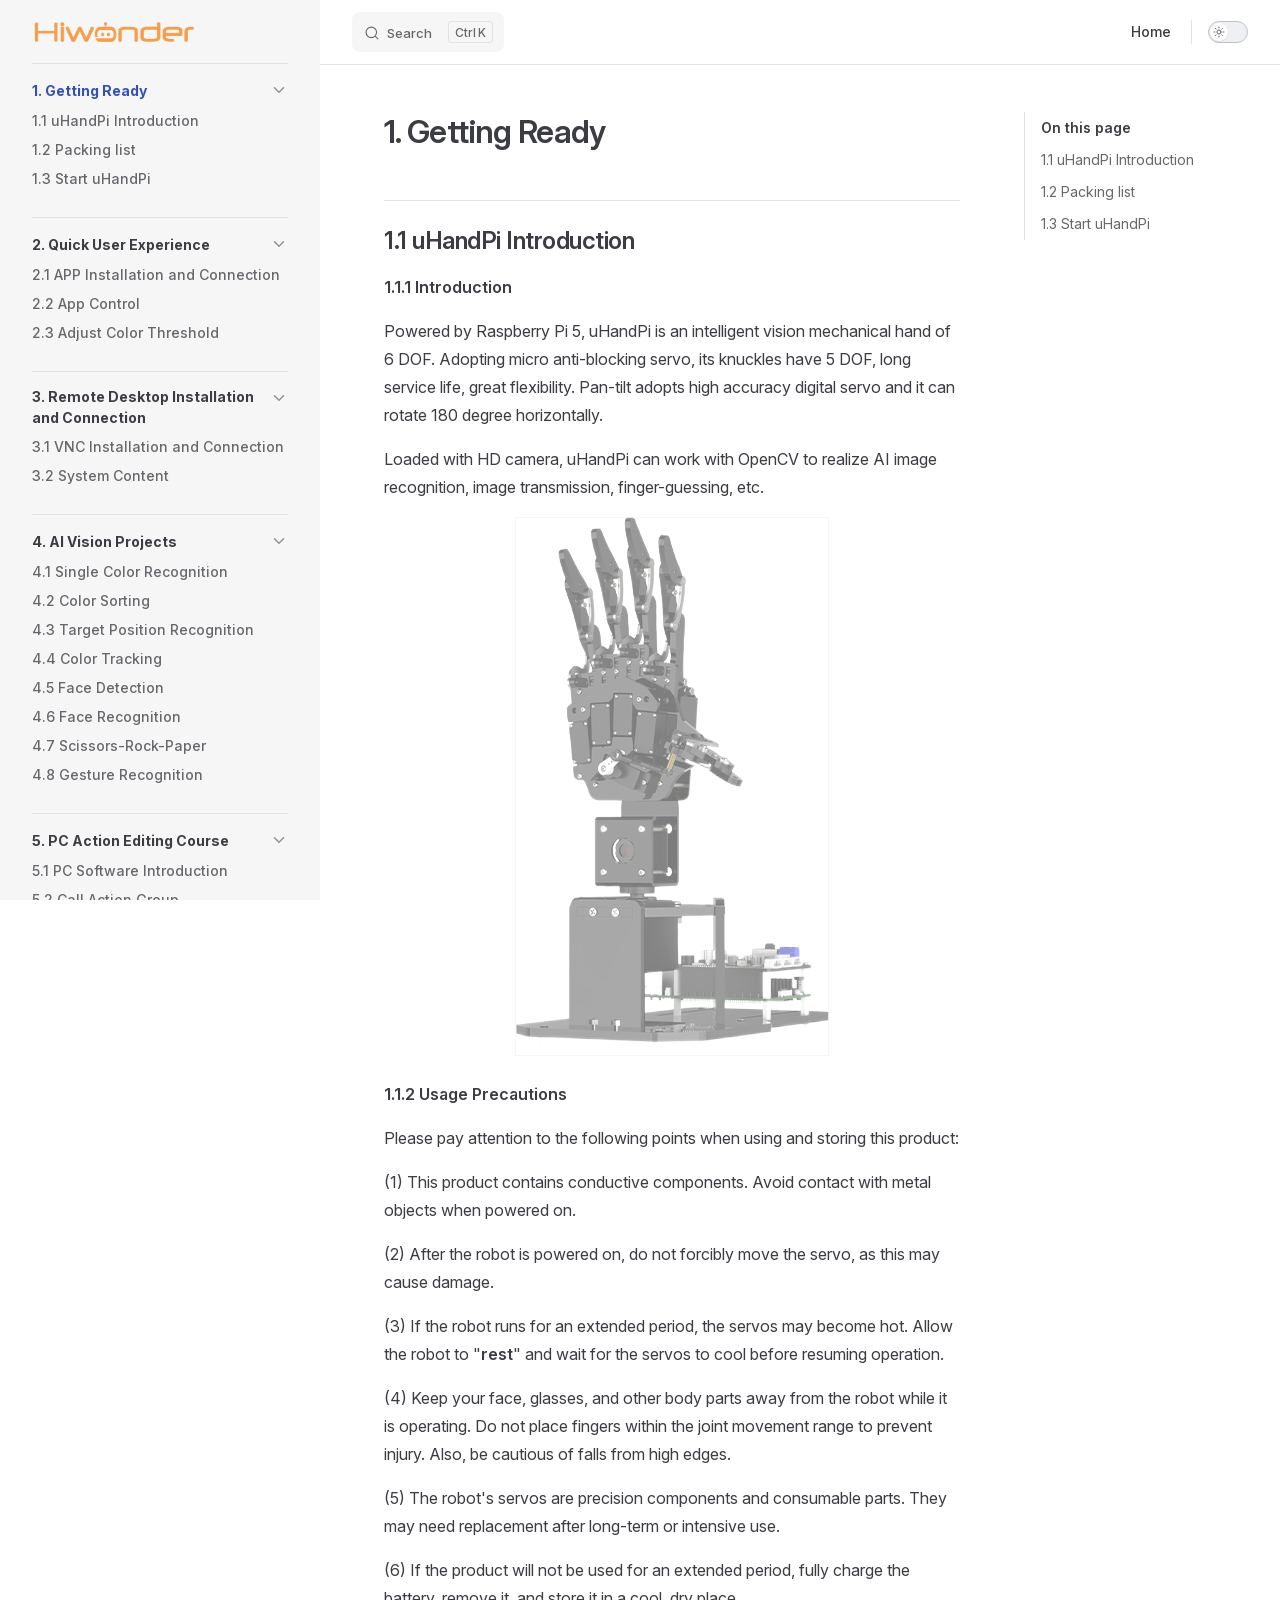
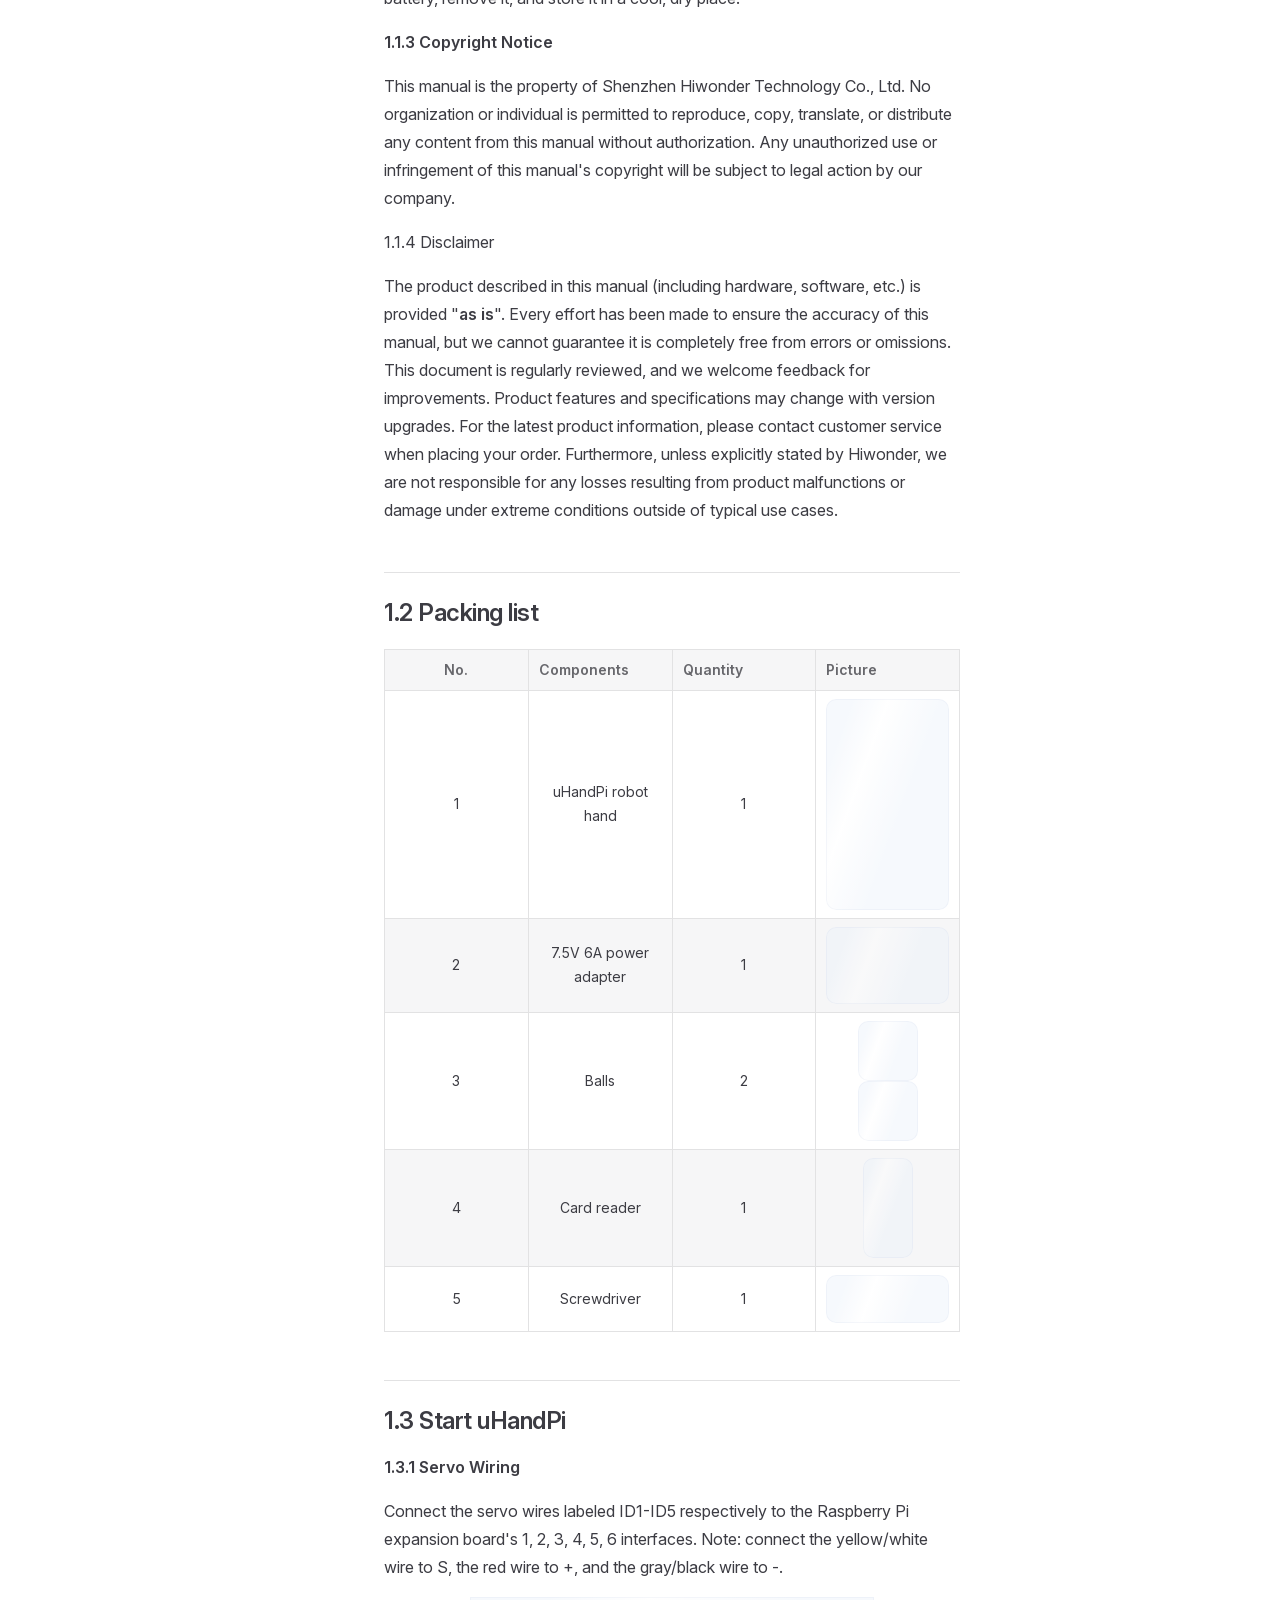
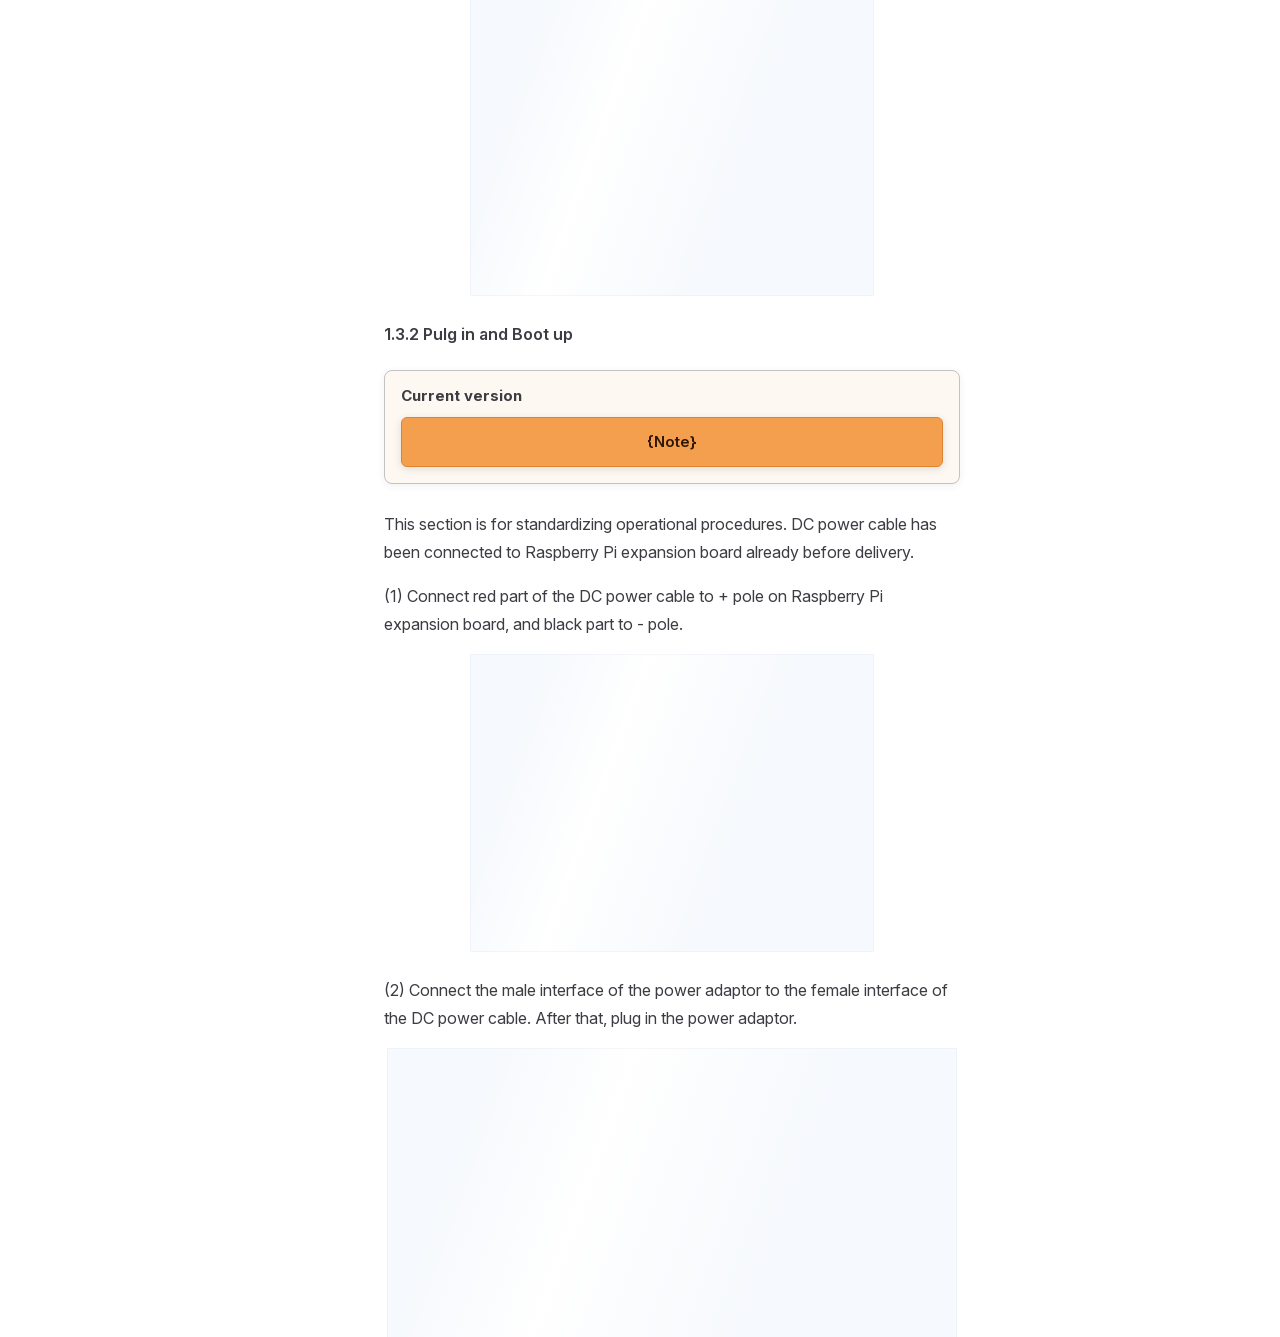
==== projects/uHandPi/en/latest/index.html @ b23ca76e "内容搭建" ====
<!DOCTYPE html>
<html lang="en-US" dir="ltr">
  <head>
    <meta charset="utf-8">
    <meta name="viewport" content="width=device-width,initial-scale=1">
    <title>uHandPi Documentation</title>
    <meta name="description" content="uHandPi robot documentation">
    <meta name="generator" content="VitePress v1.6.4">
    <link rel="preload stylesheet" href="/projects/uHandPi/en/latest/assets/style.Xoawbzvs.css" as="style">
    <link rel="preload stylesheet" href="/projects/uHandPi/en/latest/vp-icons.css" as="style">
    
    <script type="module" src="/projects/uHandPi/en/latest/assets/app.Bf3KY8Q0.js"></script>
    <link rel="preload" href="/projects/uHandPi/en/latest/assets/inter-roman-latin.Di8DUHzh.woff2" as="font" type="font/woff2" crossorigin="">
    <link rel="modulepreload" href="/projects/uHandPi/en/latest/assets/chunks/theme.DNv9xz9M.js">
    <link rel="modulepreload" href="/projects/uHandPi/en/latest/assets/chunks/framework.Dpoi9ndL.js">
    <link rel="modulepreload" href="/projects/uHandPi/en/latest/assets/index.md.D2u7-b-j.lean.js">
    <link rel="icon" href="/projects/uHandPi/en/latest/favicon.ico">
    <script id="check-dark-mode">(()=>{const e=localStorage.getItem("vitepress-theme-appearance")||"auto",a=window.matchMedia("(prefers-color-scheme: dark)").matches;(!e||e==="auto"?a:e==="dark")&&document.documentElement.classList.add("dark")})();</script>
    <script id="check-mac-os">document.documentElement.classList.toggle("mac",/Mac|iPhone|iPod|iPad/i.test(navigator.platform));</script>
  </head>
  <body>
    <div id="app"><!--[--><div class="page-redirect" style="text-align:center;padding:100px 20px;"><p>Redirecting to content page...</p><p><a href="/projects/uHandPi/en/latest/docs/1.getting_ready.html" target="_self">If you are not redirected automatically, click here</a></p></div><!--[--><!----><!--]--><!----><!--]--></div>
    <script>window.__VP_HASH_MAP__=JSON.parse("{\"docs_1.getting_ready.md\":\"B4YfCEGV\",\"docs_2.quick_user_experience.md\":\"BaOYSIq9\",\"docs_6.remote_tool_installation_and_connection.md\":\"B9-vA4ed\",\"docs_8.ai_visual_gameplay_course.md\":\"iEBLXVah\",\"docs_9.upper_computer_action_editing_course.md\":\"CaIUMAoM\",\"docs_general_basic_courses.md\":\"saiK16eT\",\"docs_index.md\":\"CXLC1ih4\",\"docs_resources_download.md\":\"CT6VV-Uz\",\"index.md\":\"D2u7-b-j\"}");window.__VP_SITE_DATA__=JSON.parse("{\"lang\":\"en-US\",\"dir\":\"ltr\",\"title\":\"uHandPi Documentation\",\"description\":\"uHandPi robot documentation\",\"base\":\"/projects/uHandPi/en/latest/\",\"head\":[],\"router\":{\"prefetchLinks\":true},\"appearance\":true,\"themeConfig\":{\"siteTitle\":false,\"logo\":\"/e-logo.png\",\"outline\":[2,3],\"search\":{\"provider\":\"local\",\"options\":{\"translations\":{\"button\":{\"buttonText\":\"Search\",\"buttonAriaLabel\":\"Search\"},\"modal\":{\"searchBox\":{\"resetButtonTitle\":\"Clear search query\",\"resetButtonAriaLabel\":\"Clear search query\",\"cancelButtonText\":\"Cancel\",\"cancelButtonAriaLabel\":\"Cancel\"},\"startScreen\":{\"recentSearchTitle\":\"Recent Searches\",\"noRecentSearchText\":\"No recent searches\",\"suggestedQueryTitle\":\"Suggested Queries\"},\"noResultsScreen\":{\"noResultsText\":\"No results found for\",\"suggestedQueryText\":\"You can try searching for\",\"reportMissingResultsText\":\"Have any queries?\",\"reportMissingResultsLinkText\":\"Report here\"},\"footer\":{\"selectText\":\"to select\",\"navigateText\":\"to navigate\",\"closeText\":\"to close\"}}}}},\"nav\":[{\"text\":\"Home\",\"link\":\"https://www.hiwonder.net/\",\"target\":\"_self\"}],\"sidebar\":[{\"text\":\"1. Getting Ready\",\"link\":\"/docs/1.getting_ready.html\",\"collapsed\":false,\"items\":[{\"text\":\"1.1 uHandPi Introduction\",\"link\":\"/docs/1.getting_ready.html#_1-1-uhandpi-introduction\"},{\"text\":\"1.2 Packing list\",\"link\":\"/docs/1.getting_ready.html#_1-2-packing-list\"},{\"text\":\"1.3 Start uHandPi\",\"link\":\"/docs/1.getting_ready.html#_1-3-start-uhandpi\"}]},{\"text\":\"2. Quick User Experience\",\"link\":\"/docs/2.quick_user_experience.html\",\"collapsed\":false,\"items\":[{\"text\":\"2.1 APP Installation and Connection\",\"link\":\"/docs/2.quick_user_experience.html#_2-1-app-installation-and-connection\"},{\"text\":\"2.2 App Control\",\"link\":\"/docs/2.quick_user_experience.html#_2-2-app-control\"},{\"text\":\"2.3 Adjust Color Threshold\",\"link\":\"/docs/2.quick_user_experience.html#_2-3-adjust-color-threshold\"}]},{\"text\":\"3. Remote Desktop Installation and Connection\",\"link\":\"/docs/6.remote_tool_installation_and_connection.html\",\"collapsed\":false,\"items\":[{\"text\":\"3.1 VNC Installation and Connection\",\"link\":\"/docs/6.remote_tool_installation_and_connection.html#_3-1-vnc-installation-and-connection\"},{\"text\":\"3.2 System Content\",\"link\":\"/docs/6.remote_tool_installation_and_connection.html#_3-2-system-content\"}]},{\"text\":\"4. AI Vision Projects\",\"link\":\"/docs/8.ai_visual_gameplay_course.html\",\"collapsed\":false,\"items\":[{\"text\":\"4.1 Single Color Recognition\",\"link\":\"/docs/8.ai_visual_gameplay_course.html#_4-1-single-color-recognition\"},{\"text\":\"4.2 Color Sorting\",\"link\":\"/docs/8.ai_visual_gameplay_course.html#_4-2-color-sorting\"},{\"text\":\"4.3 Target Position Recognition\",\"link\":\"/docs/8.ai_visual_gameplay_course.html#_4-3-target-position-recognition\"},{\"text\":\"4.4 Color Tracking\",\"link\":\"/docs/8.ai_visual_gameplay_course.html#_4-4-color-tracking\"},{\"text\":\"4.5 Face Detection\",\"link\":\"/docs/8.ai_visual_gameplay_course.html#_4-5-face-detection\"},{\"text\":\"4.6 Face Recognition\",\"link\":\"/docs/8.ai_visual_gameplay_course.html#_4-6-face-recognition\"},{\"text\":\"4.7 Scissors-Rock-Paper\",\"link\":\"/docs/8.ai_visual_gameplay_course.html#_4-7-scissors-rock-paper\"},{\"text\":\"4.8 Gesture Recognition\",\"link\":\"/docs/8.ai_visual_gameplay_course.html#_4-8-gesture-recognition\"}]},{\"text\":\"5. PC Action Editing Course\",\"link\":\"/docs/9.upper_computer_action_editing_course.html\",\"collapsed\":false,\"items\":[{\"text\":\"5.1 PC Software Introduction\",\"link\":\"/docs/9.upper_computer_action_editing_course.html#_5-1-pc-software-introduction\"},{\"text\":\"5.2 Call Action Group\",\"link\":\"/docs/9.upper_computer_action_editing_course.html#_5-2-call-action-group\"},{\"text\":\"5.3 Action Group Editing Learning\",\"link\":\"/docs/9.upper_computer_action_editing_course.html#_5-3-action-group-editing-learning\"},{\"text\":\"5.4 Integrate Action Group File\",\"link\":\"/docs/9.upper_computer_action_editing_course.html#_5-4-integrate-action-group-file\"}]},{\"text\":\"3. Basic Development Course\",\"link\":\"/docs/general_basic_courses.html\",\"collapsed\":false,\"items\":[]},{\"text\":\"Appendix\",\"link\":\"/docs/resources_download.html\",\"collapsed\":false,\"items\":[]}]},\"locales\":{},\"scrollOffset\":134,\"cleanUrls\":false}");</script>
    
  </body>
</html>
---- projects/uHandPi/en/latest/assets/style.Xoawbzvs.css ----
@font-face{font-family:Inter;font-style:normal;font-weight:100 900;font-display:swap;src:url(/projects/uHandPi/en/latest/assets/inter-roman-cyrillic-ext.BBPuwvHQ.woff2) format("woff2");unicode-range:U+0460-052F,U+1C80-1C88,U+20B4,U+2DE0-2DFF,U+A640-A69F,U+FE2E-FE2F}@font-face{font-family:Inter;font-style:normal;font-weight:100 900;font-display:swap;src:url(/projects/uHandPi/en/latest/assets/inter-roman-cyrillic.C5lxZ8CY.woff2) format("woff2");unicode-range:U+0301,U+0400-045F,U+0490-0491,U+04B0-04B1,U+2116}@font-face{font-family:Inter;font-style:normal;font-weight:100 900;font-display:swap;src:url(/projects/uHandPi/en/latest/assets/inter-roman-greek-ext.CqjqNYQ-.woff2) format("woff2");unicode-range:U+1F00-1FFF}@font-face{font-family:Inter;font-style:normal;font-weight:100 900;font-display:swap;src:url(/projects/uHandPi/en/latest/assets/inter-roman-greek.BBVDIX6e.woff2) format("woff2");unicode-range:U+0370-0377,U+037A-037F,U+0384-038A,U+038C,U+038E-03A1,U+03A3-03FF}@font-face{font-family:Inter;font-style:normal;font-weight:100 900;font-display:swap;src:url(/projects/uHandPi/en/latest/assets/inter-roman-vietnamese.BjW4sHH5.woff2) format("woff2");unicode-range:U+0102-0103,U+0110-0111,U+0128-0129,U+0168-0169,U+01A0-01A1,U+01AF-01B0,U+0300-0301,U+0303-0304,U+0308-0309,U+0323,U+0329,U+1EA0-1EF9,U+20AB}@font-face{font-family:Inter;font-style:normal;font-weight:100 900;font-display:swap;src:url(/projects/uHandPi/en/latest/assets/inter-roman-latin-ext.4ZJIpNVo.woff2) format("woff2");unicode-range:U+0100-02AF,U+0304,U+0308,U+0329,U+1E00-1E9F,U+1EF2-1EFF,U+2020,U+20A0-20AB,U+20AD-20C0,U+2113,U+2C60-2C7F,U+A720-A7FF}@font-face{font-family:Inter;font-style:normal;font-weight:100 900;font-display:swap;src:url(/projects/uHandPi/en/latest/assets/inter-roman-latin.Di8DUHzh.woff2) format("woff2");unicode-range:U+0000-00FF,U+0131,U+0152-0153,U+02BB-02BC,U+02C6,U+02DA,U+02DC,U+0304,U+0308,U+0329,U+2000-206F,U+2074,U+20AC,U+2122,U+2191,U+2193,U+2212,U+2215,U+FEFF,U+FFFD}@font-face{font-family:Inter;font-style:italic;font-weight:100 900;font-display:swap;src:url(/projects/uHandPi/en/latest/assets/inter-italic-cyrillic-ext.r48I6akx.woff2) format("woff2");unicode-range:U+0460-052F,U+1C80-1C88,U+20B4,U+2DE0-2DFF,U+A640-A69F,U+FE2E-FE2F}@font-face{font-family:Inter;font-style:italic;font-weight:100 900;font-display:swap;src:url(/projects/uHandPi/en/latest/assets/inter-italic-cyrillic.By2_1cv3.woff2) format("woff2");unicode-range:U+0301,U+0400-045F,U+0490-0491,U+04B0-04B1,U+2116}@font-face{font-family:Inter;font-style:italic;font-weight:100 900;font-display:swap;src:url(/projects/uHandPi/en/latest/assets/inter-italic-greek-ext.1u6EdAuj.woff2) format("woff2");unicode-range:U+1F00-1FFF}@font-face{font-family:Inter;font-style:italic;font-weight:100 900;font-display:swap;src:url(/projects/uHandPi/en/latest/assets/inter-italic-greek.DJ8dCoTZ.woff2) format("woff2");unicode-range:U+0370-0377,U+037A-037F,U+0384-038A,U+038C,U+038E-03A1,U+03A3-03FF}@font-face{font-family:Inter;font-style:italic;font-weight:100 900;font-display:swap;src:url(/projects/uHandPi/en/latest/assets/inter-italic-vietnamese.BSbpV94h.woff2) format("woff2");unicode-range:U+0102-0103,U+0110-0111,U+0128-0129,U+0168-0169,U+01A0-01A1,U+01AF-01B0,U+0300-0301,U+0303-0304,U+0308-0309,U+0323,U+0329,U+1EA0-1EF9,U+20AB}@font-face{font-family:Inter;font-style:italic;font-weight:100 900;font-display:swap;src:url(/projects/uHandPi/en/latest/assets/inter-italic-latin-ext.CN1xVJS-.woff2) format("woff2");unicode-range:U+0100-02AF,U+0304,U+0308,U+0329,U+1E00-1E9F,U+1EF2-1EFF,U+2020,U+20A0-20AB,U+20AD-20C0,U+2113,U+2C60-2C7F,U+A720-A7FF}@font-face{font-family:Inter;font-style:italic;font-weight:100 900;font-display:swap;src:url(/projects/uHandPi/en/latest/assets/inter-italic-latin.C2AdPX0b.woff2) format("woff2");unicode-range:U+0000-00FF,U+0131,U+0152-0153,U+02BB-02BC,U+02C6,U+02DA,U+02DC,U+0304,U+0308,U+0329,U+2000-206F,U+2074,U+20AC,U+2122,U+2191,U+2193,U+2212,U+2215,U+FEFF,U+FFFD}@font-face{font-family:Punctuation SC;font-weight:400;src:local("PingFang SC Regular"),local("Noto Sans CJK SC"),local("Microsoft YaHei");unicode-range:U+201C,U+201D,U+2018,U+2019,U+2E3A,U+2014,U+2013,U+2026,U+00B7,U+007E,U+002F}@font-face{font-family:Punctuation SC;font-weight:500;src:local("PingFang SC Medium"),local("Noto Sans CJK SC"),local("Microsoft YaHei");unicode-range:U+201C,U+201D,U+2018,U+2019,U+2E3A,U+2014,U+2013,U+2026,U+00B7,U+007E,U+002F}@font-face{font-family:Punctuation SC;font-weight:600;src:local("PingFang SC Semibold"),local("Noto Sans CJK SC Bold"),local("Microsoft YaHei Bold");unicode-range:U+201C,U+201D,U+2018,U+2019,U+2E3A,U+2014,U+2013,U+2026,U+00B7,U+007E,U+002F}@font-face{font-family:Punctuation SC;font-weight:700;src:local("PingFang SC Semibold"),local("Noto Sans CJK SC Bold"),local("Microsoft YaHei Bold");unicode-range:U+201C,U+201D,U+2018,U+2019,U+2E3A,U+2014,U+2013,U+2026,U+00B7,U+007E,U+002F}:root{--vp-c-white: #ffffff;--vp-c-black: #000000;--vp-c-neutral: var(--vp-c-black);--vp-c-neutral-inverse: var(--vp-c-white)}.dark{--vp-c-neutral: var(--vp-c-white);--vp-c-neutral-inverse: var(--vp-c-black)}:root{--vp-c-gray-1: #dddde3;--vp-c-gray-2: #e4e4e9;--vp-c-gray-3: #ebebef;--vp-c-gray-soft: rgba(142, 150, 170, .14);--vp-c-indigo-1: #3451b2;--vp-c-indigo-2: #3a5ccc;--vp-c-indigo-3: #5672cd;--vp-c-indigo-soft: rgba(100, 108, 255, .14);--vp-c-purple-1: #6f42c1;--vp-c-purple-2: #7e4cc9;--vp-c-purple-3: #8e5cd9;--vp-c-purple-soft: rgba(159, 122, 234, .14);--vp-c-green-1: #18794e;--vp-c-green-2: #299764;--vp-c-green-3: #30a46c;--vp-c-green-soft: rgba(16, 185, 129, .14);--vp-c-yellow-1: #915930;--vp-c-yellow-2: #946300;--vp-c-yellow-3: #9f6a00;--vp-c-yellow-soft: rgba(234, 179, 8, .14);--vp-c-red-1: #b8272c;--vp-c-red-2: #d5393e;--vp-c-red-3: #e0575b;--vp-c-red-soft: rgba(244, 63, 94, .14);--vp-c-sponsor: #db2777}.dark{--vp-c-gray-1: #515c67;--vp-c-gray-2: #414853;--vp-c-gray-3: #32363f;--vp-c-gray-soft: rgba(101, 117, 133, .16);--vp-c-indigo-1: #a8b1ff;--vp-c-indigo-2: #5c73e7;--vp-c-indigo-3: #3e63dd;--vp-c-indigo-soft: rgba(100, 108, 255, .16);--vp-c-purple-1: #c8abfa;--vp-c-purple-2: #a879e6;--vp-c-purple-3: #8e5cd9;--vp-c-purple-soft: rgba(159, 122, 234, .16);--vp-c-green-1: #3dd68c;--vp-c-green-2: #30a46c;--vp-c-green-3: #298459;--vp-c-green-soft: rgba(16, 185, 129, .16);--vp-c-yellow-1: #f9b44e;--vp-c-yellow-2: #da8b17;--vp-c-yellow-3: #a46a0a;--vp-c-yellow-soft: rgba(234, 179, 8, .16);--vp-c-red-1: #f66f81;--vp-c-red-2: #f14158;--vp-c-red-3: #b62a3c;--vp-c-red-soft: rgba(244, 63, 94, .16)}:root{--vp-c-bg: #ffffff;--vp-c-bg-alt: #f6f6f7;--vp-c-bg-elv: #ffffff;--vp-c-bg-soft: #f6f6f7}.dark{--vp-c-bg: #1b1b1f;--vp-c-bg-alt: #161618;--vp-c-bg-elv: #202127;--vp-c-bg-soft: #202127}:root{--vp-c-border: #c2c2c4;--vp-c-divider: #e2e2e3;--vp-c-gutter: #e2e2e3}.dark{--vp-c-border: #3c3f44;--vp-c-divider: #2e2e32;--vp-c-gutter: #000000}:root{--vp-c-text-1: #3c3c43;--vp-c-text-2: #67676c;--vp-c-text-3: #929295}.dark{--vp-c-text-1: #dfdfd6;--vp-c-text-2: #98989f;--vp-c-text-3: #6a6a71}:root{--vp-c-default-1: var(--vp-c-gray-1);--vp-c-default-2: var(--vp-c-gray-2);--vp-c-default-3: var(--vp-c-gray-3);--vp-c-default-soft: var(--vp-c-gray-soft);--vp-c-brand-1: var(--vp-c-indigo-1);--vp-c-brand-2: var(--vp-c-indigo-2);--vp-c-brand-3: var(--vp-c-indigo-3);--vp-c-brand-soft: var(--vp-c-indigo-soft);--vp-c-brand: var(--vp-c-brand-1);--vp-c-tip-1: var(--vp-c-brand-1);--vp-c-tip-2: var(--vp-c-brand-2);--vp-c-tip-3: var(--vp-c-brand-3);--vp-c-tip-soft: var(--vp-c-brand-soft);--vp-c-note-1: var(--vp-c-brand-1);--vp-c-note-2: var(--vp-c-brand-2);--vp-c-note-3: var(--vp-c-brand-3);--vp-c-note-soft: var(--vp-c-brand-soft);--vp-c-success-1: var(--vp-c-green-1);--vp-c-success-2: var(--vp-c-green-2);--vp-c-success-3: var(--vp-c-green-3);--vp-c-success-soft: var(--vp-c-green-soft);--vp-c-important-1: var(--vp-c-purple-1);--vp-c-important-2: var(--vp-c-purple-2);--vp-c-important-3: var(--vp-c-purple-3);--vp-c-important-soft: var(--vp-c-purple-soft);--vp-c-warning-1: var(--vp-c-yellow-1);--vp-c-warning-2: var(--vp-c-yellow-2);--vp-c-warning-3: var(--vp-c-yellow-3);--vp-c-warning-soft: var(--vp-c-yellow-soft);--vp-c-danger-1: var(--vp-c-red-1);--vp-c-danger-2: var(--vp-c-red-2);--vp-c-danger-3: var(--vp-c-red-3);--vp-c-danger-soft: var(--vp-c-red-soft);--vp-c-caution-1: var(--vp-c-red-1);--vp-c-caution-2: var(--vp-c-red-2);--vp-c-caution-3: var(--vp-c-red-3);--vp-c-caution-soft: var(--vp-c-red-soft)}:root{--vp-font-family-base: "Inter", ui-sans-serif, system-ui, sans-serif, "Apple Color Emoji", "Segoe UI Emoji", "Segoe UI Symbol", "Noto Color Emoji";--vp-font-family-mono: ui-monospace, "Menlo", "Monaco", "Consolas", "Liberation Mono", "Courier New", monospace;font-optical-sizing:auto}:root:where(:lang(zh)){--vp-font-family-base: "Punctuation SC", "Inter", ui-sans-serif, system-ui, sans-serif, "Apple Color Emoji", "Segoe UI Emoji", "Segoe UI Symbol", "Noto Color Emoji"}:root{--vp-shadow-1: 0 1px 2px rgba(0, 0, 0, .04), 0 1px 2px rgba(0, 0, 0, .06);--vp-shadow-2: 0 3px 12px rgba(0, 0, 0, .07), 0 1px 4px rgba(0, 0, 0, .07);--vp-shadow-3: 0 12px 32px rgba(0, 0, 0, .1), 0 2px 6px rgba(0, 0, 0, .08);--vp-shadow-4: 0 14px 44px rgba(0, 0, 0, .12), 0 3px 9px rgba(0, 0, 0, .12);--vp-shadow-5: 0 18px 56px rgba(0, 0, 0, .16), 0 4px 12px rgba(0, 0, 0, .16)}:root{--vp-z-index-footer: 10;--vp-z-index-local-nav: 20;--vp-z-index-nav: 30;--vp-z-index-layout-top: 40;--vp-z-index-backdrop: 50;--vp-z-index-sidebar: 60}@media (min-width: 960px){:root{--vp-z-index-sidebar: 25}}:root{--vp-layout-max-width: 1440px}:root{--vp-header-anchor-symbol: "#"}:root{--vp-code-line-height: 1.7;--vp-code-font-size: .875em;--vp-code-color: var(--vp-c-brand-1);--vp-code-link-color: var(--vp-c-brand-1);--vp-code-link-hover-color: var(--vp-c-brand-2);--vp-code-bg: var(--vp-c-default-soft);--vp-code-block-color: var(--vp-c-text-2);--vp-code-block-bg: var(--vp-c-bg-alt);--vp-code-block-divider-color: var(--vp-c-gutter);--vp-code-lang-color: var(--vp-c-text-3);--vp-code-line-highlight-color: var(--vp-c-default-soft);--vp-code-line-number-color: var(--vp-c-text-3);--vp-code-line-diff-add-color: var(--vp-c-success-soft);--vp-code-line-diff-add-symbol-color: var(--vp-c-success-1);--vp-code-line-diff-remove-color: var(--vp-c-danger-soft);--vp-code-line-diff-remove-symbol-color: var(--vp-c-danger-1);--vp-code-line-warning-color: var(--vp-c-warning-soft);--vp-code-line-error-color: var(--vp-c-danger-soft);--vp-code-copy-code-border-color: var(--vp-c-divider);--vp-code-copy-code-bg: var(--vp-c-bg-soft);--vp-code-copy-code-hover-border-color: var(--vp-c-divider);--vp-code-copy-code-hover-bg: var(--vp-c-bg);--vp-code-copy-code-active-text: var(--vp-c-text-2);--vp-code-copy-copied-text-content: "Copied";--vp-code-tab-divider: var(--vp-code-block-divider-color);--vp-code-tab-text-color: var(--vp-c-text-2);--vp-code-tab-bg: var(--vp-code-block-bg);--vp-code-tab-hover-text-color: var(--vp-c-text-1);--vp-code-tab-active-text-color: var(--vp-c-text-1);--vp-code-tab-active-bar-color: var(--vp-c-brand-1)}:lang(es),:lang(pt){--vp-code-copy-copied-text-content: "Copiado"}:lang(fa){--vp-code-copy-copied-text-content: "کپی شد"}:lang(ko){--vp-code-copy-copied-text-content: "복사됨"}:lang(ru){--vp-code-copy-copied-text-content: "Скопировано"}:lang(zh){--vp-code-copy-copied-text-content: "已复制"}:root{--vp-button-brand-border: transparent;--vp-button-brand-text: var(--vp-c-white);--vp-button-brand-bg: var(--vp-c-brand-3);--vp-button-brand-hover-border: transparent;--vp-button-brand-hover-text: var(--vp-c-white);--vp-button-brand-hover-bg: var(--vp-c-brand-2);--vp-button-brand-active-border: transparent;--vp-button-brand-active-text: var(--vp-c-white);--vp-button-brand-active-bg: var(--vp-c-brand-1);--vp-button-alt-border: transparent;--vp-button-alt-text: var(--vp-c-text-1);--vp-button-alt-bg: var(--vp-c-default-3);--vp-button-alt-hover-border: transparent;--vp-button-alt-hover-text: var(--vp-c-text-1);--vp-button-alt-hover-bg: var(--vp-c-default-2);--vp-button-alt-active-border: transparent;--vp-button-alt-active-text: var(--vp-c-text-1);--vp-button-alt-active-bg: var(--vp-c-default-1);--vp-button-sponsor-border: var(--vp-c-text-2);--vp-button-sponsor-text: var(--vp-c-text-2);--vp-button-sponsor-bg: transparent;--vp-button-sponsor-hover-border: var(--vp-c-sponsor);--vp-button-sponsor-hover-text: var(--vp-c-sponsor);--vp-button-sponsor-hover-bg: transparent;--vp-button-sponsor-active-border: var(--vp-c-sponsor);--vp-button-sponsor-active-text: var(--vp-c-sponsor);--vp-button-sponsor-active-bg: transparent}:root{--vp-custom-block-font-size: 14px;--vp-custom-block-code-font-size: 13px;--vp-custom-block-info-border: transparent;--vp-custom-block-info-text: var(--vp-c-text-1);--vp-custom-block-info-bg: var(--vp-c-default-soft);--vp-custom-block-info-code-bg: var(--vp-c-default-soft);--vp-custom-block-note-border: transparent;--vp-custom-block-note-text: var(--vp-c-text-1);--vp-custom-block-note-bg: var(--vp-c-default-soft);--vp-custom-block-note-code-bg: var(--vp-c-default-soft);--vp-custom-block-tip-border: transparent;--vp-custom-block-tip-text: var(--vp-c-text-1);--vp-custom-block-tip-bg: var(--vp-c-tip-soft);--vp-custom-block-tip-code-bg: var(--vp-c-tip-soft);--vp-custom-block-important-border: transparent;--vp-custom-block-important-text: var(--vp-c-text-1);--vp-custom-block-important-bg: var(--vp-c-important-soft);--vp-custom-block-important-code-bg: var(--vp-c-important-soft);--vp-custom-block-warning-border: transparent;--vp-custom-block-warning-text: var(--vp-c-text-1);--vp-custom-block-warning-bg: var(--vp-c-warning-soft);--vp-custom-block-warning-code-bg: var(--vp-c-warning-soft);--vp-custom-block-danger-border: transparent;--vp-custom-block-danger-text: var(--vp-c-text-1);--vp-custom-block-danger-bg: var(--vp-c-danger-soft);--vp-custom-block-danger-code-bg: var(--vp-c-danger-soft);--vp-custom-block-caution-border: transparent;--vp-custom-block-caution-text: var(--vp-c-text-1);--vp-custom-block-caution-bg: var(--vp-c-caution-soft);--vp-custom-block-caution-code-bg: var(--vp-c-caution-soft);--vp-custom-block-details-border: var(--vp-custom-block-info-border);--vp-custom-block-details-text: var(--vp-custom-block-info-text);--vp-custom-block-details-bg: var(--vp-custom-block-info-bg);--vp-custom-block-details-code-bg: var(--vp-custom-block-info-code-bg)}:root{--vp-input-border-color: var(--vp-c-border);--vp-input-bg-color: var(--vp-c-bg-alt);--vp-input-switch-bg-color: var(--vp-c-default-soft)}:root{--vp-nav-height: 64px;--vp-nav-bg-color: var(--vp-c-bg);--vp-nav-screen-bg-color: var(--vp-c-bg);--vp-nav-logo-height: 24px}.hide-nav{--vp-nav-height: 0px}.hide-nav .VPSidebar{--vp-nav-height: 22px}:root{--vp-local-nav-bg-color: var(--vp-c-bg)}:root{--vp-sidebar-width: 272px;--vp-sidebar-bg-color: var(--vp-c-bg-alt)}:root{--vp-backdrop-bg-color: rgba(0, 0, 0, .6)}:root{--vp-home-hero-name-color: var(--vp-c-brand-1);--vp-home-hero-name-background: transparent;--vp-home-hero-image-background-image: none;--vp-home-hero-image-filter: none}:root{--vp-badge-info-border: transparent;--vp-badge-info-text: var(--vp-c-text-2);--vp-badge-info-bg: var(--vp-c-default-soft);--vp-badge-tip-border: transparent;--vp-badge-tip-text: var(--vp-c-tip-1);--vp-badge-tip-bg: var(--vp-c-tip-soft);--vp-badge-warning-border: transparent;--vp-badge-warning-text: var(--vp-c-warning-1);--vp-badge-warning-bg: var(--vp-c-warning-soft);--vp-badge-danger-border: transparent;--vp-badge-danger-text: var(--vp-c-danger-1);--vp-badge-danger-bg: var(--vp-c-danger-soft)}:root{--vp-carbon-ads-text-color: var(--vp-c-text-1);--vp-carbon-ads-poweredby-color: var(--vp-c-text-2);--vp-carbon-ads-bg-color: var(--vp-c-bg-soft);--vp-carbon-ads-hover-text-color: var(--vp-c-brand-1);--vp-carbon-ads-hover-poweredby-color: var(--vp-c-text-1)}:root{--vp-local-search-bg: var(--vp-c-bg);--vp-local-search-result-bg: var(--vp-c-bg);--vp-local-search-result-border: var(--vp-c-divider);--vp-local-search-result-selected-bg: var(--vp-c-bg);--vp-local-search-result-selected-border: var(--vp-c-brand-1);--vp-local-search-highlight-bg: var(--vp-c-brand-1);--vp-local-search-highlight-text: var(--vp-c-neutral-inverse)}@media (prefers-reduced-motion: reduce){*,:before,:after{animation-delay:-1ms!important;animation-duration:1ms!important;animation-iteration-count:1!important;background-attachment:initial!important;scroll-behavior:auto!important;transition-duration:0s!important;transition-delay:0s!important}}*,:before,:after{box-sizing:border-box}html{line-height:1.4;font-size:16px;-webkit-text-size-adjust:100%}html.dark{color-scheme:dark}body{margin:0;width:100%;min-width:320px;min-height:100vh;line-height:24px;font-family:var(--vp-font-family-base);font-size:16px;font-weight:400;color:var(--vp-c-text-1);background-color:var(--vp-c-bg);font-synthesis:style;text-rendering:optimizeLegibility;-webkit-font-smoothing:antialiased;-moz-osx-font-smoothing:grayscale}main{display:block}h1,h2,h3,h4,h5,h6{margin:0;line-height:24px;font-size:16px;font-weight:400}p{margin:0}strong,b{font-weight:600}a,area,button,[role=button],input,label,select,summary,textarea{touch-action:manipulation}a{color:inherit;text-decoration:inherit}ol,ul{list-style:none;margin:0;padding:0}blockquote{margin:0}pre,code,kbd,samp{font-family:var(--vp-font-family-mono)}img,svg,video,canvas,audio,iframe,embed,object{display:block}figure{margin:0}img,video{max-width:100%;height:auto}button,input,optgroup,select,textarea{border:0;padding:0;line-height:inherit;color:inherit}button{padding:0;font-family:inherit;background-color:transparent;background-image:none}button:enabled,[role=button]:enabled{cursor:pointer}button:focus,button:focus-visible{outline:1px dotted;outline:4px auto -webkit-focus-ring-color}button:focus:not(:focus-visible){outline:none!important}input:focus,textarea:focus,select:focus{outline:none}table{border-collapse:collapse}input{background-color:transparent}input:-ms-input-placeholder,textarea:-ms-input-placeholder{color:var(--vp-c-text-3)}input::-ms-input-placeholder,textarea::-ms-input-placeholder{color:var(--vp-c-text-3)}input::placeholder,textarea::placeholder{color:var(--vp-c-text-3)}input::-webkit-outer-spin-button,input::-webkit-inner-spin-button{-webkit-appearance:none;margin:0}input[type=number]{-moz-appearance:textfield}textarea{resize:vertical}select{-webkit-appearance:none}fieldset{margin:0;padding:0}h1,h2,h3,h4,h5,h6,li,p{overflow-wrap:break-word}vite-error-overlay{z-index:9999}mjx-container{overflow-x:auto}mjx-container>svg{display:inline-block;margin:auto}[class^=vpi-],[class*=" vpi-"],.vp-icon{width:1em;height:1em}[class^=vpi-].bg,[class*=" vpi-"].bg,.vp-icon.bg{background-size:100% 100%;background-color:transparent}[class^=vpi-]:not(.bg),[class*=" vpi-"]:not(.bg),.vp-icon:not(.bg){-webkit-mask:var(--icon) no-repeat;mask:var(--icon) no-repeat;-webkit-mask-size:100% 100%;mask-size:100% 100%;background-color:currentColor;color:inherit}.vpi-align-left{--icon: url("data:image/svg+xml,%3Csvg xmlns='http://www.w3.org/2000/svg' fill='none' stroke='currentColor' stroke-linecap='round' stroke-linejoin='round' stroke-width='2' viewBox='0 0 24 24'%3E%3Cpath d='M21 6H3M15 12H3M17 18H3'/%3E%3C/svg%3E")}.vpi-arrow-right,.vpi-arrow-down,.vpi-arrow-left,.vpi-arrow-up{--icon: url("data:image/svg+xml,%3Csvg xmlns='http://www.w3.org/2000/svg' fill='none' stroke='currentColor' stroke-linecap='round' stroke-linejoin='round' stroke-width='2' viewBox='0 0 24 24'%3E%3Cpath d='M5 12h14M12 5l7 7-7 7'/%3E%3C/svg%3E")}.vpi-chevron-right,.vpi-chevron-down,.vpi-chevron-left,.vpi-chevron-up{--icon: url("data:image/svg+xml,%3Csvg xmlns='http://www.w3.org/2000/svg' fill='none' stroke='currentColor' stroke-linecap='round' stroke-linejoin='round' stroke-width='2' viewBox='0 0 24 24'%3E%3Cpath d='m9 18 6-6-6-6'/%3E%3C/svg%3E")}.vpi-chevron-down,.vpi-arrow-down{transform:rotate(90deg)}.vpi-chevron-left,.vpi-arrow-left{transform:rotate(180deg)}.vpi-chevron-up,.vpi-arrow-up{transform:rotate(-90deg)}.vpi-square-pen{--icon: url("data:image/svg+xml,%3Csvg xmlns='http://www.w3.org/2000/svg' fill='none' stroke='currentColor' stroke-linecap='round' stroke-linejoin='round' stroke-width='2' viewBox='0 0 24 24'%3E%3Cpath d='M12 3H5a2 2 0 0 0-2 2v14a2 2 0 0 0 2 2h14a2 2 0 0 0 2-2v-7'/%3E%3Cpath d='M18.375 2.625a2.121 2.121 0 1 1 3 3L12 15l-4 1 1-4Z'/%3E%3C/svg%3E")}.vpi-plus{--icon: url("data:image/svg+xml,%3Csvg xmlns='http://www.w3.org/2000/svg' fill='none' stroke='currentColor' stroke-linecap='round' stroke-linejoin='round' stroke-width='2' viewBox='0 0 24 24'%3E%3Cpath d='M5 12h14M12 5v14'/%3E%3C/svg%3E")}.vpi-sun{--icon: url("data:image/svg+xml,%3Csvg xmlns='http://www.w3.org/2000/svg' fill='none' stroke='currentColor' stroke-linecap='round' stroke-linejoin='round' stroke-width='2' viewBox='0 0 24 24'%3E%3Ccircle cx='12' cy='12' r='4'/%3E%3Cpath d='M12 2v2M12 20v2M4.93 4.93l1.41 1.41M17.66 17.66l1.41 1.41M2 12h2M20 12h2M6.34 17.66l-1.41 1.41M19.07 4.93l-1.41 1.41'/%3E%3C/svg%3E")}.vpi-moon{--icon: url("data:image/svg+xml,%3Csvg xmlns='http://www.w3.org/2000/svg' fill='none' stroke='currentColor' stroke-linecap='round' stroke-linejoin='round' stroke-width='2' viewBox='0 0 24 24'%3E%3Cpath d='M12 3a6 6 0 0 0 9 9 9 9 0 1 1-9-9Z'/%3E%3C/svg%3E")}.vpi-more-horizontal{--icon: url("data:image/svg+xml,%3Csvg xmlns='http://www.w3.org/2000/svg' fill='none' stroke='currentColor' stroke-linecap='round' stroke-linejoin='round' stroke-width='2' viewBox='0 0 24 24'%3E%3Ccircle cx='12' cy='12' r='1'/%3E%3Ccircle cx='19' cy='12' r='1'/%3E%3Ccircle cx='5' cy='12' r='1'/%3E%3C/svg%3E")}.vpi-languages{--icon: url("data:image/svg+xml,%3Csvg xmlns='http://www.w3.org/2000/svg' fill='none' stroke='currentColor' stroke-linecap='round' stroke-linejoin='round' stroke-width='2' viewBox='0 0 24 24'%3E%3Cpath d='m5 8 6 6M4 14l6-6 2-3M2 5h12M7 2h1M22 22l-5-10-5 10M14 18h6'/%3E%3C/svg%3E")}.vpi-heart{--icon: url("data:image/svg+xml,%3Csvg xmlns='http://www.w3.org/2000/svg' fill='none' stroke='currentColor' stroke-linecap='round' stroke-linejoin='round' stroke-width='2' viewBox='0 0 24 24'%3E%3Cpath d='M19 14c1.49-1.46 3-3.21 3-5.5A5.5 5.5 0 0 0 16.5 3c-1.76 0-3 .5-4.5 2-1.5-1.5-2.74-2-4.5-2A5.5 5.5 0 0 0 2 8.5c0 2.3 1.5 4.05 3 5.5l7 7Z'/%3E%3C/svg%3E")}.vpi-search{--icon: url("data:image/svg+xml,%3Csvg xmlns='http://www.w3.org/2000/svg' fill='none' stroke='currentColor' stroke-linecap='round' stroke-linejoin='round' stroke-width='2' viewBox='0 0 24 24'%3E%3Ccircle cx='11' cy='11' r='8'/%3E%3Cpath d='m21 21-4.3-4.3'/%3E%3C/svg%3E")}.vpi-layout-list{--icon: url("data:image/svg+xml,%3Csvg xmlns='http://www.w3.org/2000/svg' fill='none' stroke='currentColor' stroke-linecap='round' stroke-linejoin='round' stroke-width='2' viewBox='0 0 24 24'%3E%3Crect width='7' height='7' x='3' y='3' rx='1'/%3E%3Crect width='7' height='7' x='3' y='14' rx='1'/%3E%3Cpath d='M14 4h7M14 9h7M14 15h7M14 20h7'/%3E%3C/svg%3E")}.vpi-delete{--icon: url("data:image/svg+xml,%3Csvg xmlns='http://www.w3.org/2000/svg' fill='none' stroke='currentColor' stroke-linecap='round' stroke-linejoin='round' stroke-width='2' viewBox='0 0 24 24'%3E%3Cpath d='M20 5H9l-7 7 7 7h11a2 2 0 0 0 2-2V7a2 2 0 0 0-2-2ZM18 9l-6 6M12 9l6 6'/%3E%3C/svg%3E")}.vpi-corner-down-left{--icon: url("data:image/svg+xml,%3Csvg xmlns='http://www.w3.org/2000/svg' fill='none' stroke='currentColor' stroke-linecap='round' stroke-linejoin='round' stroke-width='2' viewBox='0 0 24 24'%3E%3Cpath d='m9 10-5 5 5 5'/%3E%3Cpath d='M20 4v7a4 4 0 0 1-4 4H4'/%3E%3C/svg%3E")}:root{--vp-icon-copy: url("data:image/svg+xml,%3Csvg xmlns='http://www.w3.org/2000/svg' fill='none' stroke='rgba(128,128,128,1)' stroke-linecap='round' stroke-linejoin='round' stroke-width='2' viewBox='0 0 24 24'%3E%3Crect width='8' height='4' x='8' y='2' rx='1' ry='1'/%3E%3Cpath d='M16 4h2a2 2 0 0 1 2 2v14a2 2 0 0 1-2 2H6a2 2 0 0 1-2-2V6a2 2 0 0 1 2-2h2'/%3E%3C/svg%3E");--vp-icon-copied: url("data:image/svg+xml,%3Csvg xmlns='http://www.w3.org/2000/svg' fill='none' stroke='rgba(128,128,128,1)' stroke-linecap='round' stroke-linejoin='round' stroke-width='2' viewBox='0 0 24 24'%3E%3Crect width='8' height='4' x='8' y='2' rx='1' ry='1'/%3E%3Cpath d='M16 4h2a2 2 0 0 1 2 2v14a2 2 0 0 1-2 2H6a2 2 0 0 1-2-2V6a2 2 0 0 1 2-2h2'/%3E%3Cpath d='m9 14 2 2 4-4'/%3E%3C/svg%3E")}.visually-hidden{position:absolute;width:1px;height:1px;white-space:nowrap;clip:rect(0 0 0 0);clip-path:inset(50%);overflow:hidden}.custom-block{border:1px solid transparent;border-radius:8px;padding:16px 16px 8px;line-height:24px;font-size:var(--vp-custom-block-font-size);color:var(--vp-c-text-2)}.custom-block.info{border-color:var(--vp-custom-block-info-border);color:var(--vp-custom-block-info-text);background-color:var(--vp-custom-block-info-bg)}.custom-block.info a,.custom-block.info code{color:var(--vp-c-brand-1)}.custom-block.info a:hover,.custom-block.info a:hover>code{color:var(--vp-c-brand-2)}.custom-block.info code{background-color:var(--vp-custom-block-info-code-bg)}.custom-block.note{border-color:var(--vp-custom-block-note-border);color:var(--vp-custom-block-note-text);background-color:var(--vp-custom-block-note-bg)}.custom-block.note a,.custom-block.note code{color:var(--vp-c-brand-1)}.custom-block.note a:hover,.custom-block.note a:hover>code{color:var(--vp-c-brand-2)}.custom-block.note code{background-color:var(--vp-custom-block-note-code-bg)}.custom-block.tip{border-color:var(--vp-custom-block-tip-border);color:var(--vp-custom-block-tip-text);background-color:var(--vp-custom-block-tip-bg)}.custom-block.tip a,.custom-block.tip code{color:var(--vp-c-tip-1)}.custom-block.tip a:hover,.custom-block.tip a:hover>code{color:var(--vp-c-tip-2)}.custom-block.tip code{background-color:var(--vp-custom-block-tip-code-bg)}.custom-block.important{border-color:var(--vp-custom-block-important-border);color:var(--vp-custom-block-important-text);background-color:var(--vp-custom-block-important-bg)}.custom-block.important a,.custom-block.important code{color:var(--vp-c-important-1)}.custom-block.important a:hover,.custom-block.important a:hover>code{color:var(--vp-c-important-2)}.custom-block.important code{background-color:var(--vp-custom-block-important-code-bg)}.custom-block.warning{border-color:var(--vp-custom-block-warning-border);color:var(--vp-custom-block-warning-text);background-color:var(--vp-custom-block-warning-bg)}.custom-block.warning a,.custom-block.warning code{color:var(--vp-c-warning-1)}.custom-block.warning a:hover,.custom-block.warning a:hover>code{color:var(--vp-c-warning-2)}.custom-block.warning code{background-color:var(--vp-custom-block-warning-code-bg)}.custom-block.danger{border-color:var(--vp-custom-block-danger-border);color:var(--vp-custom-block-danger-text);background-color:var(--vp-custom-block-danger-bg)}.custom-block.danger a,.custom-block.danger code{color:var(--vp-c-danger-1)}.custom-block.danger a:hover,.custom-block.danger a:hover>code{color:var(--vp-c-danger-2)}.custom-block.danger code{background-color:var(--vp-custom-block-danger-code-bg)}.custom-block.caution{border-color:var(--vp-custom-block-caution-border);color:var(--vp-custom-block-caution-text);background-color:var(--vp-custom-block-caution-bg)}.custom-block.caution a,.custom-block.caution code{color:var(--vp-c-caution-1)}.custom-block.caution a:hover,.custom-block.caution a:hover>code{color:var(--vp-c-caution-2)}.custom-block.caution code{background-color:var(--vp-custom-block-caution-code-bg)}.custom-block.details{border-color:var(--vp-custom-block-details-border);color:var(--vp-custom-block-details-text);background-color:var(--vp-custom-block-details-bg)}.custom-block.details a{color:var(--vp-c-brand-1)}.custom-block.details a:hover,.custom-block.details a:hover>code{color:var(--vp-c-brand-2)}.custom-block.details code{background-color:var(--vp-custom-block-details-code-bg)}.custom-block-title{font-weight:600}.custom-block p+p{margin:8px 0}.custom-block.details summary{margin:0 0 8px;font-weight:700;cursor:pointer;-webkit-user-select:none;user-select:none}.custom-block.details summary+p{margin:8px 0}.custom-block a{color:inherit;font-weight:600;text-decoration:underline;text-underline-offset:2px;transition:opacity .25s}.custom-block a:hover{opacity:.75}.custom-block code{font-size:var(--vp-custom-block-code-font-size)}.custom-block.custom-block th,.custom-block.custom-block blockquote>p{font-size:var(--vp-custom-block-font-size);color:inherit}.dark .vp-code span{color:var(--shiki-dark, inherit)}html:not(.dark) .vp-code span{color:var(--shiki-light, inherit)}.vp-code-group{margin-top:16px}.vp-code-group .tabs{position:relative;display:flex;margin-right:-24px;margin-left:-24px;padding:0 12px;background-color:var(--vp-code-tab-bg);overflow-x:auto;overflow-y:hidden;box-shadow:inset 0 -1px var(--vp-code-tab-divider)}@media (min-width: 640px){.vp-code-group .tabs{margin-right:0;margin-left:0;border-radius:8px 8px 0 0}}.vp-code-group .tabs input{position:fixed;opacity:0;pointer-events:none}.vp-code-group .tabs label{position:relative;display:inline-block;border-bottom:1px solid transparent;padding:0 12px;line-height:48px;font-size:14px;font-weight:500;color:var(--vp-code-tab-text-color);white-space:nowrap;cursor:pointer;transition:color .25s}.vp-code-group .tabs label:after{position:absolute;right:8px;bottom:-1px;left:8px;z-index:1;height:2px;border-radius:2px;content:"";background-color:transparent;transition:background-color .25s}.vp-code-group label:hover{color:var(--vp-code-tab-hover-text-color)}.vp-code-group input:checked+label{color:var(--vp-code-tab-active-text-color)}.vp-code-group input:checked+label:after{background-color:var(--vp-code-tab-active-bar-color)}.vp-code-group div[class*=language-],.vp-block{display:none;margin-top:0!important;border-top-left-radius:0!important;border-top-right-radius:0!important}.vp-code-group div[class*=language-].active,.vp-block.active{display:block}.vp-block{padding:20px 24px}.vp-doc h1,.vp-doc h2,.vp-doc h3,.vp-doc h4,.vp-doc h5,.vp-doc h6{position:relative;font-weight:600;outline:none}.vp-doc h1{letter-spacing:-.02em;line-height:40px;font-size:28px}.vp-doc h2{margin:48px 0 16px;border-top:1px solid var(--vp-c-divider);padding-top:24px;letter-spacing:-.02em;line-height:32px;font-size:24px}.vp-doc h3{margin:32px 0 0;letter-spacing:-.01em;line-height:28px;font-size:20px}.vp-doc h4{margin:24px 0 0;letter-spacing:-.01em;line-height:24px;font-size:18px}.vp-doc .header-anchor{position:absolute;top:0;left:0;margin-left:-.87em;font-weight:500;-webkit-user-select:none;user-select:none;opacity:0;text-decoration:none;transition:color .25s,opacity .25s}.vp-doc .header-anchor:before{content:var(--vp-header-anchor-symbol)}.vp-doc h1:hover .header-anchor,.vp-doc h1 .header-anchor:focus,.vp-doc h2:hover .header-anchor,.vp-doc h2 .header-anchor:focus,.vp-doc h3:hover .header-anchor,.vp-doc h3 .header-anchor:focus,.vp-doc h4:hover .header-anchor,.vp-doc h4 .header-anchor:focus,.vp-doc h5:hover .header-anchor,.vp-doc h5 .header-anchor:focus,.vp-doc h6:hover .header-anchor,.vp-doc h6 .header-anchor:focus{opacity:1}@media (min-width: 768px){.vp-doc h1{letter-spacing:-.02em;line-height:40px;font-size:32px}}.vp-doc h2 .header-anchor{top:24px}.vp-doc p,.vp-doc summary{margin:16px 0}.vp-doc p{line-height:28px}.vp-doc blockquote{margin:16px 0;border-left:2px solid var(--vp-c-divider);padding-left:16px;transition:border-color .5s;color:var(--vp-c-text-2)}.vp-doc blockquote>p{margin:0;font-size:16px;transition:color .5s}.vp-doc a{font-weight:500;color:var(--vp-c-brand-1);text-decoration:underline;text-underline-offset:2px;transition:color .25s,opacity .25s}.vp-doc a:hover{color:var(--vp-c-brand-2)}.vp-doc strong{font-weight:600}.vp-doc ul,.vp-doc ol{padding-left:1.25rem;margin:16px 0}.vp-doc ul{list-style:disc}.vp-doc ol{list-style:decimal}.vp-doc li+li{margin-top:8px}.vp-doc li>ol,.vp-doc li>ul{margin:8px 0 0}.vp-doc table{display:block;border-collapse:collapse;margin:20px 0;overflow-x:auto}.vp-doc tr{background-color:var(--vp-c-bg);border-top:1px solid var(--vp-c-divider);transition:background-color .5s}.vp-doc tr:nth-child(2n){background-color:var(--vp-c-bg-soft)}.vp-doc th,.vp-doc td{border:1px solid var(--vp-c-divider);padding:8px 16px}.vp-doc th{text-align:left;font-size:14px;font-weight:600;color:var(--vp-c-text-2);background-color:var(--vp-c-bg-soft)}.vp-doc td{font-size:14px}.vp-doc hr{margin:16px 0;border:none;border-top:1px solid var(--vp-c-divider)}.vp-doc .custom-block{margin:16px 0}.vp-doc .custom-block p{margin:8px 0;line-height:24px}.vp-doc .custom-block p:first-child{margin:0}.vp-doc .custom-block div[class*=language-]{margin:8px 0;border-radius:8px}.vp-doc .custom-block div[class*=language-] code{font-weight:400;background-color:transparent}.vp-doc .custom-block .vp-code-group .tabs{margin:0;border-radius:8px 8px 0 0}.vp-doc :not(pre,h1,h2,h3,h4,h5,h6)>code{font-size:var(--vp-code-font-size);color:var(--vp-code-color)}.vp-doc :not(pre)>code{border-radius:4px;padding:3px 6px;background-color:var(--vp-code-bg);transition:color .25s,background-color .5s}.vp-doc a>code{color:var(--vp-code-link-color)}.vp-doc a:hover>code{color:var(--vp-code-link-hover-color)}.vp-doc h1>code,.vp-doc h2>code,.vp-doc h3>code,.vp-doc h4>code{font-size:.9em}.vp-doc div[class*=language-],.vp-block{position:relative;margin:16px -24px;background-color:var(--vp-code-block-bg);overflow-x:auto;transition:background-color .5s}@media (min-width: 640px){.vp-doc div[class*=language-],.vp-block{border-radius:8px;margin:16px 0}}@media (max-width: 639px){.vp-doc li div[class*=language-]{border-radius:8px 0 0 8px}}.vp-doc div[class*=language-]+div[class*=language-],.vp-doc div[class$=-api]+div[class*=language-],.vp-doc div[class*=language-]+div[class$=-api]>div[class*=language-]{margin-top:-8px}.vp-doc [class*=language-] pre,.vp-doc [class*=language-] code{direction:ltr;text-align:left;white-space:pre;word-spacing:normal;word-break:normal;word-wrap:normal;-moz-tab-size:4;-o-tab-size:4;tab-size:4;-webkit-hyphens:none;-moz-hyphens:none;-ms-hyphens:none;hyphens:none}.vp-doc [class*=language-] pre{position:relative;z-index:1;margin:0;padding:20px 0;background:transparent;overflow-x:auto}.vp-doc [class*=language-] code{display:block;padding:0 24px;width:fit-content;min-width:100%;line-height:var(--vp-code-line-height);font-size:var(--vp-code-font-size);color:var(--vp-code-block-color);transition:color .5s}.vp-doc [class*=language-] code .highlighted{background-color:var(--vp-code-line-highlight-color);transition:background-color .5s;margin:0 -24px;padding:0 24px;width:calc(100% + 48px);display:inline-block}.vp-doc [class*=language-] code .highlighted.error{background-color:var(--vp-code-line-error-color)}.vp-doc [class*=language-] code .highlighted.warning{background-color:var(--vp-code-line-warning-color)}.vp-doc [class*=language-] code .diff{transition:background-color .5s;margin:0 -24px;padding:0 24px;width:calc(100% + 48px);display:inline-block}.vp-doc [class*=language-] code .diff:before{position:absolute;left:10px}.vp-doc [class*=language-] .has-focused-lines .line:not(.has-focus){filter:blur(.095rem);opacity:.4;transition:filter .35s,opacity .35s}.vp-doc [class*=language-] .has-focused-lines .line:not(.has-focus){opacity:.7;transition:filter .35s,opacity .35s}.vp-doc [class*=language-]:hover .has-focused-lines .line:not(.has-focus){filter:blur(0);opacity:1}.vp-doc [class*=language-] code .diff.remove{background-color:var(--vp-code-line-diff-remove-color);opacity:.7}.vp-doc [class*=language-] code .diff.remove:before{content:"-";color:var(--vp-code-line-diff-remove-symbol-color)}.vp-doc [class*=language-] code .diff.add{background-color:var(--vp-code-line-diff-add-color)}.vp-doc [class*=language-] code .diff.add:before{content:"+";color:var(--vp-code-line-diff-add-symbol-color)}.vp-doc div[class*=language-].line-numbers-mode{padding-left:32px}.vp-doc .line-numbers-wrapper{position:absolute;top:0;bottom:0;left:0;z-index:3;border-right:1px solid var(--vp-code-block-divider-color);padding-top:20px;width:32px;text-align:center;font-family:var(--vp-font-family-mono);line-height:var(--vp-code-line-height);font-size:var(--vp-code-font-size);color:var(--vp-code-line-number-color);transition:border-color .5s,color .5s}.vp-doc [class*=language-]>button.copy{direction:ltr;position:absolute;top:12px;right:12px;z-index:3;border:1px solid var(--vp-code-copy-code-border-color);border-radius:4px;width:40px;height:40px;background-color:var(--vp-code-copy-code-bg);opacity:0;cursor:pointer;background-image:var(--vp-icon-copy);background-position:50%;background-size:20px;background-repeat:no-repeat;transition:border-color .25s,background-color .25s,opacity .25s}.vp-doc [class*=language-]:hover>button.copy,.vp-doc [class*=language-]>button.copy:focus{opacity:1}.vp-doc [class*=language-]>button.copy:hover,.vp-doc [class*=language-]>button.copy.copied{border-color:var(--vp-code-copy-code-hover-border-color);background-color:var(--vp-code-copy-code-hover-bg)}.vp-doc [class*=language-]>button.copy.copied,.vp-doc [class*=language-]>button.copy:hover.copied{border-radius:0 4px 4px 0;background-color:var(--vp-code-copy-code-hover-bg);background-image:var(--vp-icon-copied)}.vp-doc [class*=language-]>button.copy.copied:before,.vp-doc [class*=language-]>button.copy:hover.copied:before{position:relative;top:-1px;transform:translate(calc(-100% - 1px));display:flex;justify-content:center;align-items:center;border:1px solid var(--vp-code-copy-code-hover-border-color);border-right:0;border-radius:4px 0 0 4px;padding:0 10px;width:fit-content;height:40px;text-align:center;font-size:12px;font-weight:500;color:var(--vp-code-copy-code-active-text);background-color:var(--vp-code-copy-code-hover-bg);white-space:nowrap;content:var(--vp-code-copy-copied-text-content)}.vp-doc [class*=language-]>span.lang{position:absolute;top:2px;right:8px;z-index:2;font-size:12px;font-weight:500;-webkit-user-select:none;user-select:none;color:var(--vp-code-lang-color);transition:color .4s,opacity .4s}.vp-doc [class*=language-]:hover>button.copy+span.lang,.vp-doc [class*=language-]>button.copy:focus+span.lang{opacity:0}.vp-doc .VPTeamMembers{margin-top:24px}.vp-doc .VPTeamMembers.small.count-1 .container{margin:0!important;max-width:calc((100% - 24px)/2)!important}.vp-doc .VPTeamMembers.small.count-2 .container,.vp-doc .VPTeamMembers.small.count-3 .container{max-width:100%!important}.vp-doc .VPTeamMembers.medium.count-1 .container{margin:0!important;max-width:calc((100% - 24px)/2)!important}:is(.vp-external-link-icon,.vp-doc a[href*="://"],.vp-doc a[target=_blank]):not(:is(.no-icon,svg a,:has(img,svg))):after{display:inline-block;margin-top:-1px;margin-left:4px;width:11px;height:11px;background:currentColor;color:var(--vp-c-text-3);flex-shrink:0;--icon: url("data:image/svg+xml, %3Csvg xmlns='http://www.w3.org/2000/svg' viewBox='0 0 24 24' %3E%3Cpath d='M0 0h24v24H0V0z' fill='none' /%3E%3Cpath d='M9 5v2h6.59L4 18.59 5.41 20 17 8.41V15h2V5H9z' /%3E%3C/svg%3E");-webkit-mask-image:var(--icon);mask-image:var(--icon)}.vp-external-link-icon:after{content:""}.external-link-icon-enabled :is(.vp-doc a[href*="://"],.vp-doc a[target=_blank]):not(:is(.no-icon,svg a,:has(img,svg))):after{content:"";color:currentColor}.vp-sponsor{border-radius:16px;overflow:hidden}.vp-sponsor.aside{border-radius:12px}.vp-sponsor-section+.vp-sponsor-section{margin-top:4px}.vp-sponsor-tier{margin:0 0 4px!important;text-align:center;letter-spacing:1px!important;line-height:24px;width:100%;font-weight:600;color:var(--vp-c-text-2);background-color:var(--vp-c-bg-soft)}.vp-sponsor.normal .vp-sponsor-tier{padding:13px 0 11px;font-size:14px}.vp-sponsor.aside .vp-sponsor-tier{padding:9px 0 7px;font-size:12px}.vp-sponsor-grid+.vp-sponsor-tier{margin-top:4px}.vp-sponsor-grid{display:flex;flex-wrap:wrap;gap:4px}.vp-sponsor-grid.xmini .vp-sponsor-grid-link{height:64px}.vp-sponsor-grid.xmini .vp-sponsor-grid-image{max-width:64px;max-height:22px}.vp-sponsor-grid.mini .vp-sponsor-grid-link{height:72px}.vp-sponsor-grid.mini .vp-sponsor-grid-image{max-width:96px;max-height:24px}.vp-sponsor-grid.small .vp-sponsor-grid-link{height:96px}.vp-sponsor-grid.small .vp-sponsor-grid-image{max-width:96px;max-height:24px}.vp-sponsor-grid.medium .vp-sponsor-grid-link{height:112px}.vp-sponsor-grid.medium .vp-sponsor-grid-image{max-width:120px;max-height:36px}.vp-sponsor-grid.big .vp-sponsor-grid-link{height:184px}.vp-sponsor-grid.big .vp-sponsor-grid-image{max-width:192px;max-height:56px}.vp-sponsor-grid[data-vp-grid="2"] .vp-sponsor-grid-item{width:calc((100% - 4px)/2)}.vp-sponsor-grid[data-vp-grid="3"] .vp-sponsor-grid-item{width:calc((100% - 4px * 2) / 3)}.vp-sponsor-grid[data-vp-grid="4"] .vp-sponsor-grid-item{width:calc((100% - 12px)/4)}.vp-sponsor-grid[data-vp-grid="5"] .vp-sponsor-grid-item{width:calc((100% - 16px)/5)}.vp-sponsor-grid[data-vp-grid="6"] .vp-sponsor-grid-item{width:calc((100% - 4px * 5) / 6)}.vp-sponsor-grid-item{flex-shrink:0;width:100%;background-color:var(--vp-c-bg-soft);transition:background-color .25s}.vp-sponsor-grid-item:hover{background-color:var(--vp-c-default-soft)}.vp-sponsor-grid-item:hover .vp-sponsor-grid-image{filter:grayscale(0) invert(0)}.vp-sponsor-grid-item.empty:hover{background-color:var(--vp-c-bg-soft)}.dark .vp-sponsor-grid-item:hover{background-color:var(--vp-c-white)}.dark .vp-sponsor-grid-item.empty:hover{background-color:var(--vp-c-bg-soft)}.vp-sponsor-grid-link{display:flex}.vp-sponsor-grid-box{display:flex;justify-content:center;align-items:center;width:100%}.vp-sponsor-grid-image{max-width:100%;filter:grayscale(1);transition:filter .25s}.dark .vp-sponsor-grid-image{filter:grayscale(1) invert(1)}.VPBadge{display:inline-block;margin-left:2px;border:1px solid transparent;border-radius:12px;padding:0 10px;line-height:22px;font-size:12px;font-weight:500;transform:translateY(-2px)}.VPBadge.small{padding:0 6px;line-height:18px;font-size:10px;transform:translateY(-8px)}.VPDocFooter .VPBadge{display:none}.vp-doc h1>.VPBadge{margin-top:4px;vertical-align:top}.vp-doc h2>.VPBadge{margin-top:3px;padding:0 8px;vertical-align:top}.vp-doc h3>.VPBadge{vertical-align:middle}.vp-doc h4>.VPBadge,.vp-doc h5>.VPBadge,.vp-doc h6>.VPBadge{vertical-align:middle;line-height:18px}.VPBadge.info{border-color:var(--vp-badge-info-border);color:var(--vp-badge-info-text);background-color:var(--vp-badge-info-bg)}.VPBadge.tip{border-color:var(--vp-badge-tip-border);color:var(--vp-badge-tip-text);background-color:var(--vp-badge-tip-bg)}.VPBadge.warning{border-color:var(--vp-badge-warning-border);color:var(--vp-badge-warning-text);background-color:var(--vp-badge-warning-bg)}.VPBadge.danger{border-color:var(--vp-badge-danger-border);color:var(--vp-badge-danger-text);background-color:var(--vp-badge-danger-bg)}.VPBackdrop[data-v-c79a1216]{position:fixed;top:0;right:0;bottom:0;left:0;z-index:var(--vp-z-index-backdrop);background:var(--vp-backdrop-bg-color);transition:opacity .5s}.VPBackdrop.fade-enter-from[data-v-c79a1216],.VPBackdrop.fade-leave-to[data-v-c79a1216]{opacity:0}.VPBackdrop.fade-leave-active[data-v-c79a1216]{transition-duration:.25s}@media (min-width: 1280px){.VPBackdrop[data-v-c79a1216]{display:none}}.NotFound[data-v-d6be1790]{padding:64px 24px 96px;text-align:center}@media (min-width: 768px){.NotFound[data-v-d6be1790]{padding:96px 32px 168px}}.code[data-v-d6be1790]{line-height:64px;font-size:64px;font-weight:600}.title[data-v-d6be1790]{padding-top:12px;letter-spacing:2px;line-height:20px;font-size:20px;font-weight:700}.divider[data-v-d6be1790]{margin:24px auto 18px;width:64px;height:1px;background-color:var(--vp-c-divider)}.quote[data-v-d6be1790]{margin:0 auto;max-width:256px;font-size:14px;font-weight:500;color:var(--vp-c-text-2)}.action[data-v-d6be1790]{padding-top:20px}.link[data-v-d6be1790]{display:inline-block;border:1px solid var(--vp-c-brand-1);border-radius:16px;padding:3px 16px;font-size:14px;font-weight:500;color:var(--vp-c-brand-1);transition:border-color .25s,color .25s}.link[data-v-d6be1790]:hover{border-color:var(--vp-c-brand-2);color:var(--vp-c-brand-2)}.root[data-v-b933a997]{position:relative;z-index:1}.nested[data-v-b933a997]{padding-right:16px;padding-left:16px}.outline-link[data-v-b933a997]{display:block;line-height:32px;font-size:14px;font-weight:400;color:var(--vp-c-text-2);white-space:nowrap;overflow:hidden;text-overflow:ellipsis;transition:color .5s}.outline-link[data-v-b933a997]:hover,.outline-link.active[data-v-b933a997]{color:var(--vp-c-text-1);transition:color .25s}.outline-link.nested[data-v-b933a997]{padding-left:13px}.VPDocAsideOutline[data-v-a5bbad30]{display:none}.VPDocAsideOutline.has-outline[data-v-a5bbad30]{display:block}.content[data-v-a5bbad30]{position:relative;border-left:1px solid var(--vp-c-divider);padding-left:16px;font-size:13px;font-weight:500}.outline-marker[data-v-a5bbad30]{position:absolute;top:32px;left:-1px;z-index:0;opacity:0;width:2px;border-radius:2px;height:18px;background-color:var(--vp-c-brand-1);transition:top .25s cubic-bezier(0,1,.5,1),background-color .5s,opacity .25s}.outline-title[data-v-a5bbad30]{line-height:32px;font-size:14px;font-weight:600}.VPDocAside[data-v-3f215769]{display:flex;flex-direction:column;flex-grow:1}.spacer[data-v-3f215769]{flex-grow:1}.VPDocAside[data-v-3f215769] .spacer+.VPDocAsideSponsors,.VPDocAside[data-v-3f215769] .spacer+.VPDocAsideCarbonAds{margin-top:24px}.VPDocAside[data-v-3f215769] .VPDocAsideSponsors+.VPDocAsideCarbonAds{margin-top:16px}.VPLastUpdated[data-v-e98dd255]{line-height:24px;font-size:14px;font-weight:500;color:var(--vp-c-text-2)}@media (min-width: 640px){.VPLastUpdated[data-v-e98dd255]{line-height:32px;font-size:14px;font-weight:500}}.VPDocFooter[data-v-e257564d]{margin-top:64px}.edit-info[data-v-e257564d]{padding-bottom:18px}@media (min-width: 640px){.edit-info[data-v-e257564d]{display:flex;justify-content:space-between;align-items:center;padding-bottom:14px}}.edit-link-button[data-v-e257564d]{display:flex;align-items:center;border:0;line-height:32px;font-size:14px;font-weight:500;color:var(--vp-c-brand-1);transition:color .25s}.edit-link-button[data-v-e257564d]:hover{color:var(--vp-c-brand-2)}.edit-link-icon[data-v-e257564d]{margin-right:8px}.prev-next[data-v-e257564d]{border-top:1px solid var(--vp-c-divider);padding-top:24px;display:grid;grid-row-gap:8px}@media (min-width: 640px){.prev-next[data-v-e257564d]{grid-template-columns:repeat(2,1fr);grid-column-gap:16px}}.pager-link[data-v-e257564d]{display:block;border:1px solid var(--vp-c-divider);border-radius:8px;padding:11px 16px 13px;width:100%;height:100%;transition:border-color .25s}.pager-link[data-v-e257564d]:hover{border-color:var(--vp-c-brand-1)}.pager-link.next[data-v-e257564d]{margin-left:auto;text-align:right}.desc[data-v-e257564d]{display:block;line-height:20px;font-size:12px;font-weight:500;color:var(--vp-c-text-2)}.title[data-v-e257564d]{display:block;line-height:20px;font-size:14px;font-weight:500;color:var(--vp-c-brand-1);transition:color .25s}.VPDoc[data-v-39a288b8]{padding:32px 24px 96px;width:100%}@media (min-width: 768px){.VPDoc[data-v-39a288b8]{padding:48px 32px 128px}}@media (min-width: 960px){.VPDoc[data-v-39a288b8]{padding:48px 32px 0}.VPDoc:not(.has-sidebar) .container[data-v-39a288b8]{display:flex;justify-content:center;max-width:992px}.VPDoc:not(.has-sidebar) .content[data-v-39a288b8]{max-width:752px}}@media (min-width: 1280px){.VPDoc .container[data-v-39a288b8]{display:flex;justify-content:center}.VPDoc .aside[data-v-39a288b8]{display:block}}@media (min-width: 1440px){.VPDoc:not(.has-sidebar) .content[data-v-39a288b8]{max-width:784px}.VPDoc:not(.has-sidebar) .container[data-v-39a288b8]{max-width:1104px}}.container[data-v-39a288b8]{margin:0 auto;width:100%}.aside[data-v-39a288b8]{position:relative;display:none;order:2;flex-grow:1;padding-left:32px;width:100%;max-width:256px}.left-aside[data-v-39a288b8]{order:1;padding-left:unset;padding-right:32px}.aside-container[data-v-39a288b8]{position:fixed;top:0;padding-top:calc(var(--vp-nav-height) + var(--vp-layout-top-height, 0px) + var(--vp-doc-top-height, 0px) + 48px);width:224px;height:100vh;overflow-x:hidden;overflow-y:auto;scrollbar-width:none}.aside-container[data-v-39a288b8]::-webkit-scrollbar{display:none}.aside-curtain[data-v-39a288b8]{position:fixed;bottom:0;z-index:10;width:224px;height:32px;background:linear-gradient(transparent,var(--vp-c-bg) 70%)}.aside-content[data-v-39a288b8]{display:flex;flex-direction:column;min-height:calc(100vh - (var(--vp-nav-height) + var(--vp-layout-top-height, 0px) + 48px));padding-bottom:32px}.content[data-v-39a288b8]{position:relative;margin:0 auto;width:100%}@media (min-width: 960px){.content[data-v-39a288b8]{padding:0 32px 128px}}@media (min-width: 1280px){.content[data-v-39a288b8]{order:1;margin:0;min-width:640px}}.content-container[data-v-39a288b8]{margin:0 auto}.VPDoc.has-aside .content-container[data-v-39a288b8]{max-width:688px}.VPButton[data-v-fa7799d5]{display:inline-block;border:1px solid transparent;text-align:center;font-weight:600;white-space:nowrap;transition:color .25s,border-color .25s,background-color .25s}.VPButton[data-v-fa7799d5]:active{transition:color .1s,border-color .1s,background-color .1s}.VPButton.medium[data-v-fa7799d5]{border-radius:20px;padding:0 20px;line-height:38px;font-size:14px}.VPButton.big[data-v-fa7799d5]{border-radius:24px;padding:0 24px;line-height:46px;font-size:16px}.VPButton.brand[data-v-fa7799d5]{border-color:var(--vp-button-brand-border);color:var(--vp-button-brand-text);background-color:var(--vp-button-brand-bg)}.VPButton.brand[data-v-fa7799d5]:hover{border-color:var(--vp-button-brand-hover-border);color:var(--vp-button-brand-hover-text);background-color:var(--vp-button-brand-hover-bg)}.VPButton.brand[data-v-fa7799d5]:active{border-color:var(--vp-button-brand-active-border);color:var(--vp-button-brand-active-text);background-color:var(--vp-button-brand-active-bg)}.VPButton.alt[data-v-fa7799d5]{border-color:var(--vp-button-alt-border);color:var(--vp-button-alt-text);background-color:var(--vp-button-alt-bg)}.VPButton.alt[data-v-fa7799d5]:hover{border-color:var(--vp-button-alt-hover-border);color:var(--vp-button-alt-hover-text);background-color:var(--vp-button-alt-hover-bg)}.VPButton.alt[data-v-fa7799d5]:active{border-color:var(--vp-button-alt-active-border);color:var(--vp-button-alt-active-text);background-color:var(--vp-button-alt-active-bg)}.VPButton.sponsor[data-v-fa7799d5]{border-color:var(--vp-button-sponsor-border);color:var(--vp-button-sponsor-text);background-color:var(--vp-button-sponsor-bg)}.VPButton.sponsor[data-v-fa7799d5]:hover{border-color:var(--vp-button-sponsor-hover-border);color:var(--vp-button-sponsor-hover-text);background-color:var(--vp-button-sponsor-hover-bg)}.VPButton.sponsor[data-v-fa7799d5]:active{border-color:var(--vp-button-sponsor-active-border);color:var(--vp-button-sponsor-active-text);background-color:var(--vp-button-sponsor-active-bg)}html:not(.dark) .VPImage.dark[data-v-8426fc1a]{display:none}.dark .VPImage.light[data-v-8426fc1a]{display:none}.VPHero[data-v-4f9c455b]{margin-top:calc((var(--vp-nav-height) + var(--vp-layout-top-height, 0px)) * -1);padding:calc(var(--vp-nav-height) + var(--vp-layout-top-height, 0px) + 48px) 24px 48px}@media (min-width: 640px){.VPHero[data-v-4f9c455b]{padding:calc(var(--vp-nav-height) + var(--vp-layout-top-height, 0px) + 80px) 48px 64px}}@media (min-width: 960px){.VPHero[data-v-4f9c455b]{padding:calc(var(--vp-nav-height) + var(--vp-layout-top-height, 0px) + 80px) 64px 64px}}.container[data-v-4f9c455b]{display:flex;flex-direction:column;margin:0 auto;max-width:1152px}@media (min-width: 960px){.container[data-v-4f9c455b]{flex-direction:row}}.main[data-v-4f9c455b]{position:relative;z-index:10;order:2;flex-grow:1;flex-shrink:0}.VPHero.has-image .container[data-v-4f9c455b]{text-align:center}@media (min-width: 960px){.VPHero.has-image .container[data-v-4f9c455b]{text-align:left}}@media (min-width: 960px){.main[data-v-4f9c455b]{order:1;width:calc((100% / 3) * 2)}.VPHero.has-image .main[data-v-4f9c455b]{max-width:592px}}.heading[data-v-4f9c455b]{display:flex;flex-direction:column}.name[data-v-4f9c455b],.text[data-v-4f9c455b]{width:fit-content;max-width:392px;letter-spacing:-.4px;line-height:40px;font-size:32px;font-weight:700;white-space:pre-wrap}.VPHero.has-image .name[data-v-4f9c455b],.VPHero.has-image .text[data-v-4f9c455b]{margin:0 auto}.name[data-v-4f9c455b]{color:var(--vp-home-hero-name-color)}.clip[data-v-4f9c455b]{background:var(--vp-home-hero-name-background);-webkit-background-clip:text;background-clip:text;-webkit-text-fill-color:var(--vp-home-hero-name-color)}@media (min-width: 640px){.name[data-v-4f9c455b],.text[data-v-4f9c455b]{max-width:576px;line-height:56px;font-size:48px}}@media (min-width: 960px){.name[data-v-4f9c455b],.text[data-v-4f9c455b]{line-height:64px;font-size:56px}.VPHero.has-image .name[data-v-4f9c455b],.VPHero.has-image .text[data-v-4f9c455b]{margin:0}}.tagline[data-v-4f9c455b]{padding-top:8px;max-width:392px;line-height:28px;font-size:18px;font-weight:500;white-space:pre-wrap;color:var(--vp-c-text-2)}.VPHero.has-image .tagline[data-v-4f9c455b]{margin:0 auto}@media (min-width: 640px){.tagline[data-v-4f9c455b]{padding-top:12px;max-width:576px;line-height:32px;font-size:20px}}@media (min-width: 960px){.tagline[data-v-4f9c455b]{line-height:36px;font-size:24px}.VPHero.has-image .tagline[data-v-4f9c455b]{margin:0}}.actions[data-v-4f9c455b]{display:flex;flex-wrap:wrap;margin:-6px;padding-top:24px}.VPHero.has-image .actions[data-v-4f9c455b]{justify-content:center}@media (min-width: 640px){.actions[data-v-4f9c455b]{padding-top:32px}}@media (min-width: 960px){.VPHero.has-image .actions[data-v-4f9c455b]{justify-content:flex-start}}.action[data-v-4f9c455b]{flex-shrink:0;padding:6px}.image[data-v-4f9c455b]{order:1;margin:-76px -24px -48px}@media (min-width: 640px){.image[data-v-4f9c455b]{margin:-108px -24px -48px}}@media (min-width: 960px){.image[data-v-4f9c455b]{flex-grow:1;order:2;margin:0;min-height:100%}}.image-container[data-v-4f9c455b]{position:relative;margin:0 auto;width:320px;height:320px}@media (min-width: 640px){.image-container[data-v-4f9c455b]{width:392px;height:392px}}@media (min-width: 960px){.image-container[data-v-4f9c455b]{display:flex;justify-content:center;align-items:center;width:100%;height:100%;transform:translate(-32px,-32px)}}.image-bg[data-v-4f9c455b]{position:absolute;top:50%;left:50%;border-radius:50%;width:192px;height:192px;background-image:var(--vp-home-hero-image-background-image);filter:var(--vp-home-hero-image-filter);transform:translate(-50%,-50%)}@media (min-width: 640px){.image-bg[data-v-4f9c455b]{width:256px;height:256px}}@media (min-width: 960px){.image-bg[data-v-4f9c455b]{width:320px;height:320px}}[data-v-4f9c455b] .image-src{position:absolute;top:50%;left:50%;max-width:192px;max-height:192px;transform:translate(-50%,-50%)}@media (min-width: 640px){[data-v-4f9c455b] .image-src{max-width:256px;max-height:256px}}@media (min-width: 960px){[data-v-4f9c455b] .image-src{max-width:320px;max-height:320px}}.VPFeature[data-v-a3976bdc]{display:block;border:1px solid var(--vp-c-bg-soft);border-radius:12px;height:100%;background-color:var(--vp-c-bg-soft);transition:border-color .25s,background-color .25s}.VPFeature.link[data-v-a3976bdc]:hover{border-color:var(--vp-c-brand-1)}.box[data-v-a3976bdc]{display:flex;flex-direction:column;padding:24px;height:100%}.box[data-v-a3976bdc]>.VPImage{margin-bottom:20px}.icon[data-v-a3976bdc]{display:flex;justify-content:center;align-items:center;margin-bottom:20px;border-radius:6px;background-color:var(--vp-c-default-soft);width:48px;height:48px;font-size:24px;transition:background-color .25s}.title[data-v-a3976bdc]{line-height:24px;font-size:16px;font-weight:600}.details[data-v-a3976bdc]{flex-grow:1;padding-top:8px;line-height:24px;font-size:14px;font-weight:500;color:var(--vp-c-text-2)}.link-text[data-v-a3976bdc]{padding-top:8px}.link-text-value[data-v-a3976bdc]{display:flex;align-items:center;font-size:14px;font-weight:500;color:var(--vp-c-brand-1)}.link-text-icon[data-v-a3976bdc]{margin-left:6px}.VPFeatures[data-v-a6181336]{position:relative;padding:0 24px}@media (min-width: 640px){.VPFeatures[data-v-a6181336]{padding:0 48px}}@media (min-width: 960px){.VPFeatures[data-v-a6181336]{padding:0 64px}}.container[data-v-a6181336]{margin:0 auto;max-width:1152px}.items[data-v-a6181336]{display:flex;flex-wrap:wrap;margin:-8px}.item[data-v-a6181336]{padding:8px;width:100%}@media (min-width: 640px){.item.grid-2[data-v-a6181336],.item.grid-4[data-v-a6181336],.item.grid-6[data-v-a6181336]{width:50%}}@media (min-width: 768px){.item.grid-2[data-v-a6181336],.item.grid-4[data-v-a6181336]{width:50%}.item.grid-3[data-v-a6181336],.item.grid-6[data-v-a6181336]{width:calc(100% / 3)}}@media (min-width: 960px){.item.grid-4[data-v-a6181336]{width:25%}}.container[data-v-8e2d4988]{margin:auto;width:100%;max-width:1280px;padding:0 24px}@media (min-width: 640px){.container[data-v-8e2d4988]{padding:0 48px}}@media (min-width: 960px){.container[data-v-8e2d4988]{width:100%;padding:0 64px}}.vp-doc[data-v-8e2d4988] .VPHomeSponsors,.vp-doc[data-v-8e2d4988] .VPTeamPage{margin-left:var(--vp-offset, calc(50% - 50vw) );margin-right:var(--vp-offset, calc(50% - 50vw) )}.vp-doc[data-v-8e2d4988] .VPHomeSponsors h2{border-top:none;letter-spacing:normal}.vp-doc[data-v-8e2d4988] .VPHomeSponsors a,.vp-doc[data-v-8e2d4988] .VPTeamPage a{text-decoration:none}.VPHome[data-v-8b561e3d]{margin-bottom:96px}@media (min-width: 768px){.VPHome[data-v-8b561e3d]{margin-bottom:128px}}.VPContent[data-v-1428d186]{flex-grow:1;flex-shrink:0;margin:var(--vp-layout-top-height, 0px) auto 0;width:100%}.VPContent.is-home[data-v-1428d186]{width:100%;max-width:100%}.VPContent.has-sidebar[data-v-1428d186]{margin:0}@media (min-width: 960px){.VPContent[data-v-1428d186]{padding-top:var(--vp-nav-height)}.VPContent.has-sidebar[data-v-1428d186]{margin:var(--vp-layout-top-height, 0px) 0 0;padding-left:var(--vp-sidebar-width)}}@media (min-width: 1440px){.VPContent.has-sidebar[data-v-1428d186]{padding-right:calc((100vw - var(--vp-layout-max-width)) / 2);padding-left:calc((100vw - var(--vp-layout-max-width)) / 2 + var(--vp-sidebar-width))}}.VPFooter[data-v-e315a0ad]{position:relative;z-index:var(--vp-z-index-footer);border-top:1px solid var(--vp-c-gutter);padding:32px 24px;background-color:var(--vp-c-bg)}.VPFooter.has-sidebar[data-v-e315a0ad]{display:none}.VPFooter[data-v-e315a0ad] a{text-decoration-line:underline;text-underline-offset:2px;transition:color .25s}.VPFooter[data-v-e315a0ad] a:hover{color:var(--vp-c-text-1)}@media (min-width: 768px){.VPFooter[data-v-e315a0ad]{padding:32px}}.container[data-v-e315a0ad]{margin:0 auto;max-width:var(--vp-layout-max-width);text-align:center}.message[data-v-e315a0ad],.copyright[data-v-e315a0ad]{line-height:24px;font-size:14px;font-weight:500;color:var(--vp-c-text-2)}.VPLocalNavOutlineDropdown[data-v-8a42e2b4]{padding:12px 20px 11px}@media (min-width: 960px){.VPLocalNavOutlineDropdown[data-v-8a42e2b4]{padding:12px 36px 11px}}.VPLocalNavOutlineDropdown button[data-v-8a42e2b4]{display:block;font-size:12px;font-weight:500;line-height:24px;color:var(--vp-c-text-2);transition:color .5s;position:relative}.VPLocalNavOutlineDropdown button[data-v-8a42e2b4]:hover{color:var(--vp-c-text-1);transition:color .25s}.VPLocalNavOutlineDropdown button.open[data-v-8a42e2b4]{color:var(--vp-c-text-1)}.icon[data-v-8a42e2b4]{display:inline-block;vertical-align:middle;margin-left:2px;font-size:14px;transform:rotate(0);transition:transform .25s}@media (min-width: 960px){.VPLocalNavOutlineDropdown button[data-v-8a42e2b4]{font-size:14px}.icon[data-v-8a42e2b4]{font-size:16px}}.open>.icon[data-v-8a42e2b4]{transform:rotate(90deg)}.items[data-v-8a42e2b4]{position:absolute;top:40px;right:16px;left:16px;display:grid;gap:1px;border:1px solid var(--vp-c-border);border-radius:8px;background-color:var(--vp-c-gutter);max-height:calc(var(--vp-vh, 100vh) - 86px);overflow:hidden auto;box-shadow:var(--vp-shadow-3)}@media (min-width: 960px){.items[data-v-8a42e2b4]{right:auto;left:calc(var(--vp-sidebar-width) + 32px);width:320px}}.header[data-v-8a42e2b4]{background-color:var(--vp-c-bg-soft)}.top-link[data-v-8a42e2b4]{display:block;padding:0 16px;line-height:48px;font-size:14px;font-weight:500;color:var(--vp-c-brand-1)}.outline[data-v-8a42e2b4]{padding:8px 0;background-color:var(--vp-c-bg-soft)}.flyout-enter-active[data-v-8a42e2b4]{transition:all .2s ease-out}.flyout-leave-active[data-v-8a42e2b4]{transition:all .15s ease-in}.flyout-enter-from[data-v-8a42e2b4],.flyout-leave-to[data-v-8a42e2b4]{opacity:0;transform:translateY(-16px)}.VPLocalNav[data-v-a6f0e41e]{position:sticky;top:0;left:0;z-index:var(--vp-z-index-local-nav);border-bottom:1px solid var(--vp-c-gutter);padding-top:var(--vp-layout-top-height, 0px);width:100%;background-color:var(--vp-local-nav-bg-color)}.VPLocalNav.fixed[data-v-a6f0e41e]{position:fixed}@media (min-width: 960px){.VPLocalNav[data-v-a6f0e41e]{top:var(--vp-nav-height)}.VPLocalNav.has-sidebar[data-v-a6f0e41e]{padding-left:var(--vp-sidebar-width)}.VPLocalNav.empty[data-v-a6f0e41e]{display:none}}@media (min-width: 1280px){.VPLocalNav[data-v-a6f0e41e]{display:none}}@media (min-width: 1440px){.VPLocalNav.has-sidebar[data-v-a6f0e41e]{padding-left:calc((100vw - var(--vp-layout-max-width)) / 2 + var(--vp-sidebar-width))}}.container[data-v-a6f0e41e]{display:flex;justify-content:space-between;align-items:center}.menu[data-v-a6f0e41e]{display:flex;align-items:center;padding:12px 24px 11px;line-height:24px;font-size:12px;font-weight:500;color:var(--vp-c-text-2);transition:color .5s}.menu[data-v-a6f0e41e]:hover{color:var(--vp-c-text-1);transition:color .25s}@media (min-width: 768px){.menu[data-v-a6f0e41e]{padding:0 32px}}@media (min-width: 960px){.menu[data-v-a6f0e41e]{display:none}}.menu-icon[data-v-a6f0e41e]{margin-right:8px;font-size:14px}.VPOutlineDropdown[data-v-a6f0e41e]{padding:12px 24px 11px}@media (min-width: 768px){.VPOutlineDropdown[data-v-a6f0e41e]{padding:12px 32px 11px}}.VPSwitch[data-v-1d5665e3]{position:relative;border-radius:11px;display:block;width:40px;height:22px;flex-shrink:0;border:1px solid var(--vp-input-border-color);background-color:var(--vp-input-switch-bg-color);transition:border-color .25s!important}.VPSwitch[data-v-1d5665e3]:hover{border-color:var(--vp-c-brand-1)}.check[data-v-1d5665e3]{position:absolute;top:1px;left:1px;width:18px;height:18px;border-radius:50%;background-color:var(--vp-c-neutral-inverse);box-shadow:var(--vp-shadow-1);transition:transform .25s!important}.icon[data-v-1d5665e3]{position:relative;display:block;width:18px;height:18px;border-radius:50%;overflow:hidden}.icon[data-v-1d5665e3] [class^=vpi-]{position:absolute;top:3px;left:3px;width:12px;height:12px;color:var(--vp-c-text-2)}.dark .icon[data-v-1d5665e3] [class^=vpi-]{color:var(--vp-c-text-1);transition:opacity .25s!important}.sun[data-v-5337faa4]{opacity:1}.moon[data-v-5337faa4],.dark .sun[data-v-5337faa4]{opacity:0}.dark .moon[data-v-5337faa4]{opacity:1}.dark .VPSwitchAppearance[data-v-5337faa4] .check{transform:translate(18px)}.VPNavBarAppearance[data-v-6c893767]{display:none}@media (min-width: 1280px){.VPNavBarAppearance[data-v-6c893767]{display:flex;align-items:center}}.VPMenuGroup+.VPMenuLink[data-v-35975db6]{margin:12px -12px 0;border-top:1px solid var(--vp-c-divider);padding:12px 12px 0}.link[data-v-35975db6]{display:block;border-radius:6px;padding:0 12px;line-height:32px;font-size:14px;font-weight:500;color:var(--vp-c-text-1);white-space:nowrap;transition:background-color .25s,color .25s}.link[data-v-35975db6]:hover{color:var(--vp-c-brand-1);background-color:var(--vp-c-default-soft)}.link.active[data-v-35975db6]{color:var(--vp-c-brand-1)}.VPMenuGroup[data-v-69e747b5]{margin:12px -12px 0;border-top:1px solid var(--vp-c-divider);padding:12px 12px 0}.VPMenuGroup[data-v-69e747b5]:first-child{margin-top:0;border-top:0;padding-top:0}.VPMenuGroup+.VPMenuGroup[data-v-69e747b5]{margin-top:12px;border-top:1px solid var(--vp-c-divider)}.title[data-v-69e747b5]{padding:0 12px;line-height:32px;font-size:14px;font-weight:600;color:var(--vp-c-text-2);white-space:nowrap;transition:color .25s}.VPMenu[data-v-b98bc113]{border-radius:12px;padding:12px;min-width:128px;border:1px solid var(--vp-c-divider);background-color:var(--vp-c-bg-elv);box-shadow:var(--vp-shadow-3);transition:background-color .5s;max-height:calc(100vh - var(--vp-nav-height));overflow-y:auto}.VPMenu[data-v-b98bc113] .group{margin:0 -12px;padding:0 12px 12px}.VPMenu[data-v-b98bc113] .group+.group{border-top:1px solid var(--vp-c-divider);padding:11px 12px 12px}.VPMenu[data-v-b98bc113] .group:last-child{padding-bottom:0}.VPMenu[data-v-b98bc113] .group+.item{border-top:1px solid var(--vp-c-divider);padding:11px 16px 0}.VPMenu[data-v-b98bc113] .item{padding:0 16px;white-space:nowrap}.VPMenu[data-v-b98bc113] .label{flex-grow:1;line-height:28px;font-size:12px;font-weight:500;color:var(--vp-c-text-2);transition:color .5s}.VPMenu[data-v-b98bc113] .action{padding-left:24px}.VPFlyout[data-v-cf11d7a2]{position:relative}.VPFlyout[data-v-cf11d7a2]:hover{color:var(--vp-c-brand-1);transition:color .25s}.VPFlyout:hover .text[data-v-cf11d7a2]{color:var(--vp-c-text-2)}.VPFlyout:hover .icon[data-v-cf11d7a2]{fill:var(--vp-c-text-2)}.VPFlyout.active .text[data-v-cf11d7a2]{color:var(--vp-c-brand-1)}.VPFlyout.active:hover .text[data-v-cf11d7a2]{color:var(--vp-c-brand-2)}.button[aria-expanded=false]+.menu[data-v-cf11d7a2]{opacity:0;visibility:hidden;transform:translateY(0)}.VPFlyout:hover .menu[data-v-cf11d7a2],.button[aria-expanded=true]+.menu[data-v-cf11d7a2]{opacity:1;visibility:visible;transform:translateY(0)}.button[data-v-cf11d7a2]{display:flex;align-items:center;padding:0 12px;height:var(--vp-nav-height);color:var(--vp-c-text-1);transition:color .5s}.text[data-v-cf11d7a2]{display:flex;align-items:center;line-height:var(--vp-nav-height);font-size:14px;font-weight:500;color:var(--vp-c-text-1);transition:color .25s}.option-icon[data-v-cf11d7a2]{margin-right:0;font-size:16px}.text-icon[data-v-cf11d7a2]{margin-left:4px;font-size:14px}.icon[data-v-cf11d7a2]{font-size:20px;transition:fill .25s}.menu[data-v-cf11d7a2]{position:absolute;top:calc(var(--vp-nav-height) / 2 + 20px);right:0;opacity:0;visibility:hidden;transition:opacity .25s,visibility .25s,transform .25s}.VPSocialLink[data-v-bd121fe5]{display:flex;justify-content:center;align-items:center;width:36px;height:36px;color:var(--vp-c-text-2);transition:color .5s}.VPSocialLink[data-v-bd121fe5]:hover{color:var(--vp-c-text-1);transition:color .25s}.VPSocialLink[data-v-bd121fe5]>svg,.VPSocialLink[data-v-bd121fe5]>[class^=vpi-social-]{width:20px;height:20px;fill:currentColor}.VPSocialLinks[data-v-7bc22406]{display:flex;justify-content:center}.VPNavBarExtra[data-v-bb2aa2f0]{display:none;margin-right:-12px}@media (min-width: 768px){.VPNavBarExtra[data-v-bb2aa2f0]{display:block}}@media (min-width: 1280px){.VPNavBarExtra[data-v-bb2aa2f0]{display:none}}.trans-title[data-v-bb2aa2f0]{padding:0 24px 0 12px;line-height:32px;font-size:14px;font-weight:700;color:var(--vp-c-text-1)}.item.appearance[data-v-bb2aa2f0],.item.social-links[data-v-bb2aa2f0]{display:flex;align-items:center;padding:0 12px}.item.appearance[data-v-bb2aa2f0]{min-width:176px}.appearance-action[data-v-bb2aa2f0]{margin-right:-2px}.social-links-list[data-v-bb2aa2f0]{margin:-4px -8px}.VPNavBarHamburger[data-v-e5dd9c1c]{display:flex;justify-content:center;align-items:center;width:48px;height:var(--vp-nav-height)}@media (min-width: 768px){.VPNavBarHamburger[data-v-e5dd9c1c]{display:none}}.container[data-v-e5dd9c1c]{position:relative;width:16px;height:14px;overflow:hidden}.VPNavBarHamburger:hover .top[data-v-e5dd9c1c]{top:0;left:0;transform:translate(4px)}.VPNavBarHamburger:hover .middle[data-v-e5dd9c1c]{top:6px;left:0;transform:translate(0)}.VPNavBarHamburger:hover .bottom[data-v-e5dd9c1c]{top:12px;left:0;transform:translate(8px)}.VPNavBarHamburger.active .top[data-v-e5dd9c1c]{top:6px;transform:translate(0) rotate(225deg)}.VPNavBarHamburger.active .middle[data-v-e5dd9c1c]{top:6px;transform:translate(16px)}.VPNavBarHamburger.active .bottom[data-v-e5dd9c1c]{top:6px;transform:translate(0) rotate(135deg)}.VPNavBarHamburger.active:hover .top[data-v-e5dd9c1c],.VPNavBarHamburger.active:hover .middle[data-v-e5dd9c1c],.VPNavBarHamburger.active:hover .bottom[data-v-e5dd9c1c]{background-color:var(--vp-c-text-2);transition:top .25s,background-color .25s,transform .25s}.top[data-v-e5dd9c1c],.middle[data-v-e5dd9c1c],.bottom[data-v-e5dd9c1c]{position:absolute;width:16px;height:2px;background-color:var(--vp-c-text-1);transition:top .25s,background-color .5s,transform .25s}.top[data-v-e5dd9c1c]{top:0;left:0;transform:translate(0)}.middle[data-v-e5dd9c1c]{top:6px;left:0;transform:translate(8px)}.bottom[data-v-e5dd9c1c]{top:12px;left:0;transform:translate(4px)}.VPNavBarMenuLink[data-v-e56f3d57]{display:flex;align-items:center;padding:0 12px;line-height:var(--vp-nav-height);font-size:14px;font-weight:500;color:var(--vp-c-text-1);transition:color .25s}.VPNavBarMenuLink.active[data-v-e56f3d57],.VPNavBarMenuLink[data-v-e56f3d57]:hover{color:var(--vp-c-brand-1)}.VPNavBarMenu[data-v-dc692963]{display:none}@media (min-width: 768px){.VPNavBarMenu[data-v-dc692963]{display:flex}}/*! @docsearch/css 3.8.2 | MIT License | © Algolia, Inc. and contributors | https://docsearch.algolia.com */:root{--docsearch-primary-color:#5468ff;--docsearch-text-color:#1c1e21;--docsearch-spacing:12px;--docsearch-icon-stroke-width:1.4;--docsearch-highlight-color:var(--docsearch-primary-color);--docsearch-muted-color:#969faf;--docsearch-container-background:rgba(101,108,133,.8);--docsearch-logo-color:#5468ff;--docsearch-modal-width:560px;--docsearch-modal-height:600px;--docsearch-modal-background:#f5f6f7;--docsearch-modal-shadow:inset 1px 1px 0 0 hsla(0,0%,100%,.5),0 3px 8px 0 #555a64;--docsearch-searchbox-height:56px;--docsearch-searchbox-background:#ebedf0;--docsearch-searchbox-focus-background:#fff;--docsearch-searchbox-shadow:inset 0 0 0 2px var(--docsearch-primary-color);--docsearch-hit-height:56px;--docsearch-hit-color:#444950;--docsearch-hit-active-color:#fff;--docsearch-hit-background:#fff;--docsearch-hit-shadow:0 1px 3px 0 #d4d9e1;--docsearch-key-gradient:linear-gradient(-225deg,#d5dbe4,#f8f8f8);--docsearch-key-shadow:inset 0 -2px 0 0 #cdcde6,inset 0 0 1px 1px #fff,0 1px 2px 1px rgba(30,35,90,.4);--docsearch-key-pressed-shadow:inset 0 -2px 0 0 #cdcde6,inset 0 0 1px 1px #fff,0 1px 1px 0 rgba(30,35,90,.4);--docsearch-footer-height:44px;--docsearch-footer-background:#fff;--docsearch-footer-shadow:0 -1px 0 0 #e0e3e8,0 -3px 6px 0 rgba(69,98,155,.12)}html[data-theme=dark]{--docsearch-text-color:#f5f6f7;--docsearch-container-background:rgba(9,10,17,.8);--docsearch-modal-background:#15172a;--docsearch-modal-shadow:inset 1px 1px 0 0 #2c2e40,0 3px 8px 0 #000309;--docsearch-searchbox-background:#090a11;--docsearch-searchbox-focus-background:#000;--docsearch-hit-color:#bec3c9;--docsearch-hit-shadow:none;--docsearch-hit-background:#090a11;--docsearch-key-gradient:linear-gradient(-26.5deg,#565872,#31355b);--docsearch-key-shadow:inset 0 -2px 0 0 #282d55,inset 0 0 1px 1px #51577d,0 2px 2px 0 rgba(3,4,9,.3);--docsearch-key-pressed-shadow:inset 0 -2px 0 0 #282d55,inset 0 0 1px 1px #51577d,0 1px 1px 0 #0304094d;--docsearch-footer-background:#1e2136;--docsearch-footer-shadow:inset 0 1px 0 0 rgba(73,76,106,.5),0 -4px 8px 0 rgba(0,0,0,.2);--docsearch-logo-color:#fff;--docsearch-muted-color:#7f8497}.DocSearch-Button{align-items:center;background:var(--docsearch-searchbox-background);border:0;border-radius:40px;color:var(--docsearch-muted-color);cursor:pointer;display:flex;font-weight:500;height:36px;justify-content:space-between;margin:0 0 0 16px;padding:0 8px;-webkit-user-select:none;user-select:none}.DocSearch-Button:active,.DocSearch-Button:focus,.DocSearch-Button:hover{background:var(--docsearch-searchbox-focus-background);box-shadow:var(--docsearch-searchbox-shadow);color:var(--docsearch-text-color);outline:none}.DocSearch-Button-Container{align-items:center;display:flex}.DocSearch-Search-Icon{stroke-width:1.6}.DocSearch-Button .DocSearch-Search-Icon{color:var(--docsearch-text-color)}.DocSearch-Button-Placeholder{font-size:1rem;padding:0 12px 0 6px}.DocSearch-Button-Keys{display:flex;min-width:calc(40px + .8em)}.DocSearch-Button-Key{align-items:center;background:var(--docsearch-key-gradient);border:0;border-radius:3px;box-shadow:var(--docsearch-key-shadow);color:var(--docsearch-muted-color);display:flex;height:18px;justify-content:center;margin-right:.4em;padding:0 0 2px;position:relative;top:-1px;width:20px}.DocSearch-Button-Key--pressed{box-shadow:var(--docsearch-key-pressed-shadow);transform:translate3d(0,1px,0)}@media (max-width:768px){.DocSearch-Button-Keys,.DocSearch-Button-Placeholder{display:none}}.DocSearch--active{overflow:hidden!important}.DocSearch-Container,.DocSearch-Container *{box-sizing:border-box}.DocSearch-Container{background-color:var(--docsearch-container-background);height:100vh;left:0;position:fixed;top:0;width:100vw;z-index:200}.DocSearch-Container a{text-decoration:none}.DocSearch-Link{-webkit-appearance:none;-moz-appearance:none;appearance:none;background:none;border:0;color:var(--docsearch-highlight-color);cursor:pointer;font:inherit;margin:0;padding:0}.DocSearch-Modal{background:var(--docsearch-modal-background);border-radius:6px;box-shadow:var(--docsearch-modal-shadow);flex-direction:column;margin:60px auto auto;max-width:var(--docsearch-modal-width);position:relative}.DocSearch-SearchBar{display:flex;padding:var(--docsearch-spacing) var(--docsearch-spacing) 0}.DocSearch-Form{align-items:center;background:var(--docsearch-searchbox-focus-background);border-radius:4px;box-shadow:var(--docsearch-searchbox-shadow);display:flex;height:var(--docsearch-searchbox-height);margin:0;padding:0 var(--docsearch-spacing);position:relative;width:100%}.DocSearch-Input{-webkit-appearance:none;-moz-appearance:none;appearance:none;background:transparent;border:0;color:var(--docsearch-text-color);flex:1;font:inherit;font-size:1.2em;height:100%;outline:none;padding:0 0 0 8px;width:80%}.DocSearch-Input::placeholder{color:var(--docsearch-muted-color);opacity:1}.DocSearch-Input::-webkit-search-cancel-button,.DocSearch-Input::-webkit-search-decoration,.DocSearch-Input::-webkit-search-results-button,.DocSearch-Input::-webkit-search-results-decoration{display:none}.DocSearch-LoadingIndicator,.DocSearch-MagnifierLabel,.DocSearch-Reset{margin:0;padding:0}.DocSearch-MagnifierLabel,.DocSearch-Reset{align-items:center;color:var(--docsearch-highlight-color);display:flex;justify-content:center}.DocSearch-Container--Stalled .DocSearch-MagnifierLabel,.DocSearch-LoadingIndicator{display:none}.DocSearch-Container--Stalled .DocSearch-LoadingIndicator{align-items:center;color:var(--docsearch-highlight-color);display:flex;justify-content:center}@media screen and (prefers-reduced-motion:reduce){.DocSearch-Reset{animation:none;-webkit-appearance:none;-moz-appearance:none;appearance:none;background:none;border:0;border-radius:50%;color:var(--docsearch-icon-color);cursor:pointer;right:0;stroke-width:var(--docsearch-icon-stroke-width)}}.DocSearch-Reset{animation:fade-in .1s ease-in forwards;-webkit-appearance:none;-moz-appearance:none;appearance:none;background:none;border:0;border-radius:50%;color:var(--docsearch-icon-color);cursor:pointer;padding:2px;right:0;stroke-width:var(--docsearch-icon-stroke-width)}.DocSearch-Reset[hidden]{display:none}.DocSearch-Reset:hover{color:var(--docsearch-highlight-color)}.DocSearch-LoadingIndicator svg,.DocSearch-MagnifierLabel svg{height:24px;width:24px}.DocSearch-Cancel{display:none}.DocSearch-Dropdown{max-height:calc(var(--docsearch-modal-height) - var(--docsearch-searchbox-height) - var(--docsearch-spacing) - var(--docsearch-footer-height));min-height:var(--docsearch-spacing);overflow-y:auto;overflow-y:overlay;padding:0 var(--docsearch-spacing);scrollbar-color:var(--docsearch-muted-color) var(--docsearch-modal-background);scrollbar-width:thin}.DocSearch-Dropdown::-webkit-scrollbar{width:12px}.DocSearch-Dropdown::-webkit-scrollbar-track{background:transparent}.DocSearch-Dropdown::-webkit-scrollbar-thumb{background-color:var(--docsearch-muted-color);border:3px solid var(--docsearch-modal-background);border-radius:20px}.DocSearch-Dropdown ul{list-style:none;margin:0;padding:0}.DocSearch-Label{font-size:.75em;line-height:1.6em}.DocSearch-Help,.DocSearch-Label{color:var(--docsearch-muted-color)}.DocSearch-Help{font-size:.9em;margin:0;-webkit-user-select:none;user-select:none}.DocSearch-Title{font-size:1.2em}.DocSearch-Logo a{display:flex}.DocSearch-Logo svg{color:var(--docsearch-logo-color);margin-left:8px}.DocSearch-Hits:last-of-type{margin-bottom:24px}.DocSearch-Hits mark{background:none;color:var(--docsearch-highlight-color)}.DocSearch-HitsFooter{color:var(--docsearch-muted-color);display:flex;font-size:.85em;justify-content:center;margin-bottom:var(--docsearch-spacing);padding:var(--docsearch-spacing)}.DocSearch-HitsFooter a{border-bottom:1px solid;color:inherit}.DocSearch-Hit{border-radius:4px;display:flex;padding-bottom:4px;position:relative}@media screen and (prefers-reduced-motion:reduce){.DocSearch-Hit--deleting{transition:none}}.DocSearch-Hit--deleting{opacity:0;transition:all .25s linear}@media screen and (prefers-reduced-motion:reduce){.DocSearch-Hit--favoriting{transition:none}}.DocSearch-Hit--favoriting{transform:scale(0);transform-origin:top center;transition:all .25s linear;transition-delay:.25s}.DocSearch-Hit a{background:var(--docsearch-hit-background);border-radius:4px;box-shadow:var(--docsearch-hit-shadow);display:block;padding-left:var(--docsearch-spacing);width:100%}.DocSearch-Hit-source{background:var(--docsearch-modal-background);color:var(--docsearch-highlight-color);font-size:.85em;font-weight:600;line-height:32px;margin:0 -4px;padding:8px 4px 0;position:sticky;top:0;z-index:10}.DocSearch-Hit-Tree{color:var(--docsearch-muted-color);height:var(--docsearch-hit-height);opacity:.5;stroke-width:var(--docsearch-icon-stroke-width);width:24px}.DocSearch-Hit[aria-selected=true] a{background-color:var(--docsearch-highlight-color)}.DocSearch-Hit[aria-selected=true] mark{text-decoration:underline}.DocSearch-Hit-Container{align-items:center;color:var(--docsearch-hit-color);display:flex;flex-direction:row;height:var(--docsearch-hit-height);padding:0 var(--docsearch-spacing) 0 0}.DocSearch-Hit-icon{height:20px;width:20px}.DocSearch-Hit-action,.DocSearch-Hit-icon{color:var(--docsearch-muted-color);stroke-width:var(--docsearch-icon-stroke-width)}.DocSearch-Hit-action{align-items:center;display:flex;height:22px;width:22px}.DocSearch-Hit-action svg{display:block;height:18px;width:18px}.DocSearch-Hit-action+.DocSearch-Hit-action{margin-left:6px}.DocSearch-Hit-action-button{-webkit-appearance:none;-moz-appearance:none;appearance:none;background:none;border:0;border-radius:50%;color:inherit;cursor:pointer;padding:2px}svg.DocSearch-Hit-Select-Icon{display:none}.DocSearch-Hit[aria-selected=true] .DocSearch-Hit-Select-Icon{display:block}.DocSearch-Hit-action-button:focus,.DocSearch-Hit-action-button:hover{background:#0003;transition:background-color .1s ease-in}@media screen and (prefers-reduced-motion:reduce){.DocSearch-Hit-action-button:focus,.DocSearch-Hit-action-button:hover{transition:none}}.DocSearch-Hit-action-button:focus path,.DocSearch-Hit-action-button:hover path{fill:#fff}.DocSearch-Hit-content-wrapper{display:flex;flex:1 1 auto;flex-direction:column;font-weight:500;justify-content:center;line-height:1.2em;margin:0 8px;overflow-x:hidden;position:relative;text-overflow:ellipsis;white-space:nowrap;width:80%}.DocSearch-Hit-title{font-size:.9em}.DocSearch-Hit-path{color:var(--docsearch-muted-color);font-size:.75em}.DocSearch-Hit[aria-selected=true] .DocSearch-Hit-Tree,.DocSearch-Hit[aria-selected=true] .DocSearch-Hit-action,.DocSearch-Hit[aria-selected=true] .DocSearch-Hit-icon,.DocSearch-Hit[aria-selected=true] .DocSearch-Hit-path,.DocSearch-Hit[aria-selected=true] .DocSearch-Hit-text,.DocSearch-Hit[aria-selected=true] .DocSearch-Hit-title,.DocSearch-Hit[aria-selected=true] mark{color:var(--docsearch-hit-active-color)!important}@media screen and (prefers-reduced-motion:reduce){.DocSearch-Hit-action-button:focus,.DocSearch-Hit-action-button:hover{background:#0003;transition:none}}.DocSearch-ErrorScreen,.DocSearch-NoResults,.DocSearch-StartScreen{font-size:.9em;margin:0 auto;padding:36px 0;text-align:center;width:80%}.DocSearch-Screen-Icon{color:var(--docsearch-muted-color);padding-bottom:12px}.DocSearch-NoResults-Prefill-List{display:inline-block;padding-bottom:24px;text-align:left}.DocSearch-NoResults-Prefill-List ul{display:inline-block;padding:8px 0 0}.DocSearch-NoResults-Prefill-List li{list-style-position:inside;list-style-type:"» "}.DocSearch-Prefill{-webkit-appearance:none;-moz-appearance:none;appearance:none;background:none;border:0;border-radius:1em;color:var(--docsearch-highlight-color);cursor:pointer;display:inline-block;font-size:1em;font-weight:700;padding:0}.DocSearch-Prefill:focus,.DocSearch-Prefill:hover{outline:none;text-decoration:underline}.DocSearch-Footer{align-items:center;background:var(--docsearch-footer-background);border-radius:0 0 8px 8px;box-shadow:var(--docsearch-footer-shadow);display:flex;flex-direction:row-reverse;flex-shrink:0;height:var(--docsearch-footer-height);justify-content:space-between;padding:0 var(--docsearch-spacing);position:relative;-webkit-user-select:none;user-select:none;width:100%;z-index:300}.DocSearch-Commands{color:var(--docsearch-muted-color);display:flex;list-style:none;margin:0;padding:0}.DocSearch-Commands li{align-items:center;display:flex}.DocSearch-Commands li:not(:last-of-type){margin-right:.8em}.DocSearch-Commands-Key{align-items:center;background:var(--docsearch-key-gradient);border:0;border-radius:2px;box-shadow:var(--docsearch-key-shadow);color:var(--docsearch-muted-color);display:flex;height:18px;justify-content:center;margin-right:.4em;padding:0 0 1px;width:20px}.DocSearch-VisuallyHiddenForAccessibility{clip:rect(0 0 0 0);clip-path:inset(50%);height:1px;overflow:hidden;position:absolute;white-space:nowrap;width:1px}@media (max-width:768px){:root{--docsearch-spacing:10px;--docsearch-footer-height:40px}.DocSearch-Dropdown{height:100%}.DocSearch-Container{height:100vh;height:-webkit-fill-available;height:calc(var(--docsearch-vh, 1vh)*100);position:absolute}.DocSearch-Footer{border-radius:0;bottom:0;position:absolute}.DocSearch-Hit-content-wrapper{display:flex;position:relative;width:80%}.DocSearch-Modal{border-radius:0;box-shadow:none;height:100vh;height:-webkit-fill-available;height:calc(var(--docsearch-vh, 1vh)*100);margin:0;max-width:100%;width:100%}.DocSearch-Dropdown{max-height:calc(var(--docsearch-vh, 1vh)*100 - var(--docsearch-searchbox-height) - var(--docsearch-spacing) - var(--docsearch-footer-height))}.DocSearch-Cancel{-webkit-appearance:none;-moz-appearance:none;appearance:none;background:none;border:0;color:var(--docsearch-highlight-color);cursor:pointer;display:inline-block;flex:none;font:inherit;font-size:1em;font-weight:500;margin-left:var(--docsearch-spacing);outline:none;overflow:hidden;padding:0;-webkit-user-select:none;user-select:none;white-space:nowrap}.DocSearch-Commands,.DocSearch-Hit-Tree{display:none}}@keyframes fade-in{0%{opacity:0}to{opacity:1}}[class*=DocSearch]{--docsearch-primary-color: var(--vp-c-brand-1);--docsearch-highlight-color: var(--docsearch-primary-color);--docsearch-text-color: var(--vp-c-text-1);--docsearch-muted-color: var(--vp-c-text-2);--docsearch-searchbox-shadow: none;--docsearch-searchbox-background: transparent;--docsearch-searchbox-focus-background: transparent;--docsearch-key-gradient: transparent;--docsearch-key-shadow: none;--docsearch-modal-background: var(--vp-c-bg-soft);--docsearch-footer-background: var(--vp-c-bg)}.dark [class*=DocSearch]{--docsearch-modal-shadow: none;--docsearch-footer-shadow: none;--docsearch-logo-color: var(--vp-c-text-2);--docsearch-hit-background: var(--vp-c-default-soft);--docsearch-hit-color: var(--vp-c-text-2);--docsearch-hit-shadow: none}.DocSearch-Button{display:flex;justify-content:center;align-items:center;margin:0;padding:0;width:48px;height:55px;background:transparent;transition:border-color .25s}.DocSearch-Button:hover{background:transparent}.DocSearch-Button:focus{outline:1px dotted;outline:5px auto -webkit-focus-ring-color}.DocSearch-Button-Key--pressed{transform:none;box-shadow:none}.DocSearch-Button:focus:not(:focus-visible){outline:none!important}@media (min-width: 768px){.DocSearch-Button{justify-content:flex-start;border:1px solid transparent;border-radius:8px;padding:0 10px 0 12px;width:100%;height:40px;background-color:var(--vp-c-bg-alt)}.DocSearch-Button:hover{border-color:var(--vp-c-brand-1);background:var(--vp-c-bg-alt)}}.DocSearch-Button .DocSearch-Button-Container{display:flex;align-items:center}.DocSearch-Button .DocSearch-Search-Icon{position:relative;width:16px;height:16px;color:var(--vp-c-text-1);fill:currentColor;transition:color .5s}.DocSearch-Button:hover .DocSearch-Search-Icon{color:var(--vp-c-text-1)}@media (min-width: 768px){.DocSearch-Button .DocSearch-Search-Icon{top:1px;margin-right:8px;width:14px;height:14px;color:var(--vp-c-text-2)}}.DocSearch-Button .DocSearch-Button-Placeholder{display:none;margin-top:2px;padding:0 16px 0 0;font-size:13px;font-weight:500;color:var(--vp-c-text-2);transition:color .5s}.DocSearch-Button:hover .DocSearch-Button-Placeholder{color:var(--vp-c-text-1)}@media (min-width: 768px){.DocSearch-Button .DocSearch-Button-Placeholder{display:inline-block}}.DocSearch-Button .DocSearch-Button-Keys{direction:ltr;display:none;min-width:auto}@media (min-width: 768px){.DocSearch-Button .DocSearch-Button-Keys{display:flex;align-items:center}}.DocSearch-Button .DocSearch-Button-Key{display:block;margin:2px 0 0;border:1px solid var(--vp-c-divider);border-right:none;border-radius:4px 0 0 4px;padding-left:6px;min-width:0;width:auto;height:22px;line-height:22px;font-family:var(--vp-font-family-base);font-size:12px;font-weight:500;transition:color .5s,border-color .5s}.DocSearch-Button .DocSearch-Button-Key+.DocSearch-Button-Key{border-right:1px solid var(--vp-c-divider);border-left:none;border-radius:0 4px 4px 0;padding-left:2px;padding-right:6px}.DocSearch-Button .DocSearch-Button-Key:first-child{font-size:0!important}.DocSearch-Button .DocSearch-Button-Key:first-child:after{content:"Ctrl";font-size:12px;letter-spacing:normal;color:var(--docsearch-muted-color)}.mac .DocSearch-Button .DocSearch-Button-Key:first-child:after{content:"⌘"}.DocSearch-Button .DocSearch-Button-Key:first-child>*{display:none}.DocSearch-Search-Icon{--icon: url("data:image/svg+xml,%3Csvg xmlns='http://www.w3.org/2000/svg' stroke-width='1.6' viewBox='0 0 20 20'%3E%3Cpath fill='none' stroke='currentColor' stroke-linecap='round' stroke-linejoin='round' d='m14.386 14.386 4.088 4.088-4.088-4.088A7.533 7.533 0 1 1 3.733 3.733a7.533 7.533 0 0 1 10.653 10.653z'/%3E%3C/svg%3E")}.VPNavBarSearch{display:flex;align-items:center}@media (min-width: 768px){.VPNavBarSearch{flex-grow:1;padding-left:24px}}@media (min-width: 960px){.VPNavBarSearch{padding-left:32px}}.dark .DocSearch-Footer{border-top:1px solid var(--vp-c-divider)}.DocSearch-Form{border:1px solid var(--vp-c-brand-1);background-color:var(--vp-c-white)}.dark .DocSearch-Form{background-color:var(--vp-c-default-soft)}.DocSearch-Screen-Icon>svg{margin:auto}.VPNavBarSocialLinks[data-v-0394ad82]{display:none}@media (min-width: 1280px){.VPNavBarSocialLinks[data-v-0394ad82]{display:flex;align-items:center}}.title[data-v-1168a8e4]{display:flex;align-items:center;border-bottom:1px solid transparent;width:100%;height:var(--vp-nav-height);font-size:16px;font-weight:600;color:var(--vp-c-text-1);transition:opacity .25s}@media (min-width: 960px){.title[data-v-1168a8e4]{flex-shrink:0}.VPNavBarTitle.has-sidebar .title[data-v-1168a8e4]{border-bottom-color:var(--vp-c-divider)}}[data-v-1168a8e4] .logo{margin-right:8px;height:var(--vp-nav-logo-height)}.VPNavBarTranslations[data-v-88af2de4]{display:none}@media (min-width: 1280px){.VPNavBarTranslations[data-v-88af2de4]{display:flex;align-items:center}}.title[data-v-88af2de4]{padding:0 24px 0 12px;line-height:32px;font-size:14px;font-weight:700;color:var(--vp-c-text-1)}.VPNavBar[data-v-6aa21345]{position:relative;height:var(--vp-nav-height);pointer-events:none;white-space:nowrap;transition:background-color .25s}.VPNavBar.screen-open[data-v-6aa21345]{transition:none;background-color:var(--vp-nav-bg-color);border-bottom:1px solid var(--vp-c-divider)}.VPNavBar[data-v-6aa21345]:not(.home){background-color:var(--vp-nav-bg-color)}@media (min-width: 960px){.VPNavBar[data-v-6aa21345]:not(.home){background-color:transparent}.VPNavBar[data-v-6aa21345]:not(.has-sidebar):not(.home.top){background-color:var(--vp-nav-bg-color)}}.wrapper[data-v-6aa21345]{padding:0 8px 0 24px}@media (min-width: 768px){.wrapper[data-v-6aa21345]{padding:0 32px}}@media (min-width: 960px){.VPNavBar.has-sidebar .wrapper[data-v-6aa21345]{padding:0}}.container[data-v-6aa21345]{display:flex;justify-content:space-between;margin:0 auto;max-width:calc(var(--vp-layout-max-width) - 64px);height:var(--vp-nav-height);pointer-events:none}.container>.title[data-v-6aa21345],.container>.content[data-v-6aa21345]{pointer-events:none}.container[data-v-6aa21345] *{pointer-events:auto}@media (min-width: 960px){.VPNavBar.has-sidebar .container[data-v-6aa21345]{max-width:100%}}.title[data-v-6aa21345]{flex-shrink:0;height:calc(var(--vp-nav-height) - 1px);transition:background-color .5s}@media (min-width: 960px){.VPNavBar.has-sidebar .title[data-v-6aa21345]{position:absolute;top:0;left:0;z-index:2;padding:0 32px;width:var(--vp-sidebar-width);height:var(--vp-nav-height);background-color:transparent}}@media (min-width: 1440px){.VPNavBar.has-sidebar .title[data-v-6aa21345]{padding-left:max(32px,calc((100% - (var(--vp-layout-max-width) - 64px)) / 2));width:calc((100% - (var(--vp-layout-max-width) - 64px)) / 2 + var(--vp-sidebar-width) - 32px)}}.content[data-v-6aa21345]{flex-grow:1}@media (min-width: 960px){.VPNavBar.has-sidebar .content[data-v-6aa21345]{position:relative;z-index:1;padding-right:32px;padding-left:var(--vp-sidebar-width)}}@media (min-width: 1440px){.VPNavBar.has-sidebar .content[data-v-6aa21345]{padding-right:calc((100vw - var(--vp-layout-max-width)) / 2 + 32px);padding-left:calc((100vw - var(--vp-layout-max-width)) / 2 + var(--vp-sidebar-width))}}.content-body[data-v-6aa21345]{display:flex;justify-content:flex-end;align-items:center;height:var(--vp-nav-height);transition:background-color .5s}@media (min-width: 960px){.VPNavBar:not(.home.top) .content-body[data-v-6aa21345]{position:relative;background-color:var(--vp-nav-bg-color)}.VPNavBar:not(.has-sidebar):not(.home.top) .content-body[data-v-6aa21345]{background-color:transparent}}@media (max-width: 767px){.content-body[data-v-6aa21345]{column-gap:.5rem}}.menu+.translations[data-v-6aa21345]:before,.menu+.appearance[data-v-6aa21345]:before,.menu+.social-links[data-v-6aa21345]:before,.translations+.appearance[data-v-6aa21345]:before,.appearance+.social-links[data-v-6aa21345]:before{margin-right:8px;margin-left:8px;width:1px;height:24px;background-color:var(--vp-c-divider);content:""}.menu+.appearance[data-v-6aa21345]:before,.translations+.appearance[data-v-6aa21345]:before{margin-right:16px}.appearance+.social-links[data-v-6aa21345]:before{margin-left:16px}.social-links[data-v-6aa21345]{margin-right:-8px}.divider[data-v-6aa21345]{width:100%;height:1px}@media (min-width: 960px){.VPNavBar.has-sidebar .divider[data-v-6aa21345]{padding-left:var(--vp-sidebar-width)}}@media (min-width: 1440px){.VPNavBar.has-sidebar .divider[data-v-6aa21345]{padding-left:calc((100vw - var(--vp-layout-max-width)) / 2 + var(--vp-sidebar-width))}}.divider-line[data-v-6aa21345]{width:100%;height:1px;transition:background-color .5s}.VPNavBar:not(.home) .divider-line[data-v-6aa21345]{background-color:var(--vp-c-gutter)}@media (min-width: 960px){.VPNavBar:not(.home.top) .divider-line[data-v-6aa21345]{background-color:var(--vp-c-gutter)}.VPNavBar:not(.has-sidebar):not(.home.top) .divider[data-v-6aa21345]{background-color:var(--vp-c-gutter)}}.VPNavScreenAppearance[data-v-b44890b2]{display:flex;justify-content:space-between;align-items:center;border-radius:8px;padding:12px 14px 12px 16px;background-color:var(--vp-c-bg-soft)}.text[data-v-b44890b2]{line-height:24px;font-size:12px;font-weight:500;color:var(--vp-c-text-2)}.VPNavScreenMenuLink[data-v-df37e6dd]{display:block;border-bottom:1px solid var(--vp-c-divider);padding:12px 0 11px;line-height:24px;font-size:14px;font-weight:500;color:var(--vp-c-text-1);transition:border-color .25s,color .25s}.VPNavScreenMenuLink[data-v-df37e6dd]:hover{color:var(--vp-c-brand-1)}.VPNavScreenMenuGroupLink[data-v-3e9c20e4]{display:block;margin-left:12px;line-height:32px;font-size:14px;font-weight:400;color:var(--vp-c-text-1);transition:color .25s}.VPNavScreenMenuGroupLink[data-v-3e9c20e4]:hover{color:var(--vp-c-brand-1)}.VPNavScreenMenuGroupSection[data-v-8133b170]{display:block}.title[data-v-8133b170]{line-height:32px;font-size:13px;font-weight:700;color:var(--vp-c-text-2);transition:color .25s}.VPNavScreenMenuGroup[data-v-b9ab8c58]{border-bottom:1px solid var(--vp-c-divider);height:48px;overflow:hidden;transition:border-color .5s}.VPNavScreenMenuGroup .items[data-v-b9ab8c58]{visibility:hidden}.VPNavScreenMenuGroup.open .items[data-v-b9ab8c58]{visibility:visible}.VPNavScreenMenuGroup.open[data-v-b9ab8c58]{padding-bottom:10px;height:auto}.VPNavScreenMenuGroup.open .button[data-v-b9ab8c58]{padding-bottom:6px;color:var(--vp-c-brand-1)}.VPNavScreenMenuGroup.open .button-icon[data-v-b9ab8c58]{transform:rotate(45deg)}.button[data-v-b9ab8c58]{display:flex;justify-content:space-between;align-items:center;padding:12px 4px 11px 0;width:100%;line-height:24px;font-size:14px;font-weight:500;color:var(--vp-c-text-1);transition:color .25s}.button[data-v-b9ab8c58]:hover{color:var(--vp-c-brand-1)}.button-icon[data-v-b9ab8c58]{transition:transform .25s}.group[data-v-b9ab8c58]:first-child{padding-top:0}.group+.group[data-v-b9ab8c58],.group+.item[data-v-b9ab8c58]{padding-top:4px}.VPNavScreenTranslations[data-v-858fe1a4]{height:24px;overflow:hidden}.VPNavScreenTranslations.open[data-v-858fe1a4]{height:auto}.title[data-v-858fe1a4]{display:flex;align-items:center;font-size:14px;font-weight:500;color:var(--vp-c-text-1)}.icon[data-v-858fe1a4]{font-size:16px}.icon.lang[data-v-858fe1a4]{margin-right:8px}.icon.chevron[data-v-858fe1a4]{margin-left:4px}.list[data-v-858fe1a4]{padding:4px 0 0 24px}.link[data-v-858fe1a4]{line-height:32px;font-size:13px;color:var(--vp-c-text-1)}.VPNavScreen[data-v-f2779853]{position:fixed;top:calc(var(--vp-nav-height) + var(--vp-layout-top-height, 0px));right:0;bottom:0;left:0;padding:0 32px;width:100%;background-color:var(--vp-nav-screen-bg-color);overflow-y:auto;transition:background-color .25s;pointer-events:auto}.VPNavScreen.fade-enter-active[data-v-f2779853],.VPNavScreen.fade-leave-active[data-v-f2779853]{transition:opacity .25s}.VPNavScreen.fade-enter-active .container[data-v-f2779853],.VPNavScreen.fade-leave-active .container[data-v-f2779853]{transition:transform .25s ease}.VPNavScreen.fade-enter-from[data-v-f2779853],.VPNavScreen.fade-leave-to[data-v-f2779853]{opacity:0}.VPNavScreen.fade-enter-from .container[data-v-f2779853],.VPNavScreen.fade-leave-to .container[data-v-f2779853]{transform:translateY(-8px)}@media (min-width: 768px){.VPNavScreen[data-v-f2779853]{display:none}}.container[data-v-f2779853]{margin:0 auto;padding:24px 0 96px;max-width:288px}.menu+.translations[data-v-f2779853],.menu+.appearance[data-v-f2779853],.translations+.appearance[data-v-f2779853]{margin-top:24px}.menu+.social-links[data-v-f2779853]{margin-top:16px}.appearance+.social-links[data-v-f2779853]{margin-top:16px}.VPNav[data-v-ae24b3ad]{position:relative;top:var(--vp-layout-top-height, 0px);left:0;z-index:var(--vp-z-index-nav);width:100%;pointer-events:none;transition:background-color .5s}@media (min-width: 960px){.VPNav[data-v-ae24b3ad]{position:fixed}}.VPSidebarItem.level-0[data-v-b3fd67f8]{padding-bottom:24px}.VPSidebarItem.collapsed.level-0[data-v-b3fd67f8]{padding-bottom:10px}.item[data-v-b3fd67f8]{position:relative;display:flex;width:100%}.VPSidebarItem.collapsible>.item[data-v-b3fd67f8]{cursor:pointer}.indicator[data-v-b3fd67f8]{position:absolute;top:6px;bottom:6px;left:-17px;width:2px;border-radius:2px;transition:background-color .25s}.VPSidebarItem.level-2.is-active>.item>.indicator[data-v-b3fd67f8],.VPSidebarItem.level-3.is-active>.item>.indicator[data-v-b3fd67f8],.VPSidebarItem.level-4.is-active>.item>.indicator[data-v-b3fd67f8],.VPSidebarItem.level-5.is-active>.item>.indicator[data-v-b3fd67f8]{background-color:var(--vp-c-brand-1)}.link[data-v-b3fd67f8]{display:flex;align-items:center;flex-grow:1}.text[data-v-b3fd67f8]{flex-grow:1;padding:4px 0;line-height:24px;font-size:14px;transition:color .25s}.VPSidebarItem.level-0 .text[data-v-b3fd67f8]{font-weight:700;color:var(--vp-c-text-1)}.VPSidebarItem.level-1 .text[data-v-b3fd67f8],.VPSidebarItem.level-2 .text[data-v-b3fd67f8],.VPSidebarItem.level-3 .text[data-v-b3fd67f8],.VPSidebarItem.level-4 .text[data-v-b3fd67f8],.VPSidebarItem.level-5 .text[data-v-b3fd67f8]{font-weight:500;color:var(--vp-c-text-2)}.VPSidebarItem.level-0.is-link>.item>.link:hover .text[data-v-b3fd67f8],.VPSidebarItem.level-1.is-link>.item>.link:hover .text[data-v-b3fd67f8],.VPSidebarItem.level-2.is-link>.item>.link:hover .text[data-v-b3fd67f8],.VPSidebarItem.level-3.is-link>.item>.link:hover .text[data-v-b3fd67f8],.VPSidebarItem.level-4.is-link>.item>.link:hover .text[data-v-b3fd67f8],.VPSidebarItem.level-5.is-link>.item>.link:hover .text[data-v-b3fd67f8]{color:var(--vp-c-brand-1)}.VPSidebarItem.level-0.has-active>.item>.text[data-v-b3fd67f8],.VPSidebarItem.level-1.has-active>.item>.text[data-v-b3fd67f8],.VPSidebarItem.level-2.has-active>.item>.text[data-v-b3fd67f8],.VPSidebarItem.level-3.has-active>.item>.text[data-v-b3fd67f8],.VPSidebarItem.level-4.has-active>.item>.text[data-v-b3fd67f8],.VPSidebarItem.level-5.has-active>.item>.text[data-v-b3fd67f8],.VPSidebarItem.level-0.has-active>.item>.link>.text[data-v-b3fd67f8],.VPSidebarItem.level-1.has-active>.item>.link>.text[data-v-b3fd67f8],.VPSidebarItem.level-2.has-active>.item>.link>.text[data-v-b3fd67f8],.VPSidebarItem.level-3.has-active>.item>.link>.text[data-v-b3fd67f8],.VPSidebarItem.level-4.has-active>.item>.link>.text[data-v-b3fd67f8],.VPSidebarItem.level-5.has-active>.item>.link>.text[data-v-b3fd67f8]{color:var(--vp-c-text-1)}.VPSidebarItem.level-0.is-active>.item .link>.text[data-v-b3fd67f8],.VPSidebarItem.level-1.is-active>.item .link>.text[data-v-b3fd67f8],.VPSidebarItem.level-2.is-active>.item .link>.text[data-v-b3fd67f8],.VPSidebarItem.level-3.is-active>.item .link>.text[data-v-b3fd67f8],.VPSidebarItem.level-4.is-active>.item .link>.text[data-v-b3fd67f8],.VPSidebarItem.level-5.is-active>.item .link>.text[data-v-b3fd67f8]{color:var(--vp-c-brand-1)}.caret[data-v-b3fd67f8]{display:flex;justify-content:center;align-items:center;margin-right:-7px;width:32px;height:32px;color:var(--vp-c-text-3);cursor:pointer;transition:color .25s;flex-shrink:0}.item:hover .caret[data-v-b3fd67f8]{color:var(--vp-c-text-2)}.item:hover .caret[data-v-b3fd67f8]:hover{color:var(--vp-c-text-1)}.caret-icon[data-v-b3fd67f8]{font-size:18px;transform:rotate(90deg);transition:transform .25s}.VPSidebarItem.collapsed .caret-icon[data-v-b3fd67f8]{transform:rotate(0)}.VPSidebarItem.level-1 .items[data-v-b3fd67f8],.VPSidebarItem.level-2 .items[data-v-b3fd67f8],.VPSidebarItem.level-3 .items[data-v-b3fd67f8],.VPSidebarItem.level-4 .items[data-v-b3fd67f8],.VPSidebarItem.level-5 .items[data-v-b3fd67f8]{border-left:1px solid var(--vp-c-divider);padding-left:16px}.VPSidebarItem.collapsed .items[data-v-b3fd67f8]{display:none}.no-transition[data-v-c40bc020] .caret-icon{transition:none}.group+.group[data-v-c40bc020]{border-top:1px solid var(--vp-c-divider);padding-top:10px}@media (min-width: 960px){.group[data-v-c40bc020]{padding-top:10px;width:calc(var(--vp-sidebar-width) - 64px)}}.VPSidebar[data-v-319d5ca6]{position:fixed;top:var(--vp-layout-top-height, 0px);bottom:0;left:0;z-index:var(--vp-z-index-sidebar);padding:32px 32px 96px;width:calc(100vw - 64px);max-width:320px;background-color:var(--vp-sidebar-bg-color);opacity:0;box-shadow:var(--vp-c-shadow-3);overflow-x:hidden;overflow-y:auto;transform:translate(-100%);transition:opacity .5s,transform .25s ease;overscroll-behavior:contain}.VPSidebar.open[data-v-319d5ca6]{opacity:1;visibility:visible;transform:translate(0);transition:opacity .25s,transform .5s cubic-bezier(.19,1,.22,1)}.dark .VPSidebar[data-v-319d5ca6]{box-shadow:var(--vp-shadow-1)}@media (min-width: 960px){.VPSidebar[data-v-319d5ca6]{padding-top:var(--vp-nav-height);width:var(--vp-sidebar-width);max-width:100%;background-color:var(--vp-sidebar-bg-color);opacity:1;visibility:visible;box-shadow:none;transform:translate(0)}}@media (min-width: 1440px){.VPSidebar[data-v-319d5ca6]{padding-left:max(32px,calc((100% - (var(--vp-layout-max-width) - 64px)) / 2));width:calc((100% - (var(--vp-layout-max-width) - 64px)) / 2 + var(--vp-sidebar-width) - 32px)}}@media (min-width: 960px){.curtain[data-v-319d5ca6]{position:sticky;top:-64px;left:0;z-index:1;margin-top:calc(var(--vp-nav-height) * -1);margin-right:-32px;margin-left:-32px;height:var(--vp-nav-height);background-color:var(--vp-sidebar-bg-color)}}.nav[data-v-319d5ca6]{outline:0}.VPSkipLink[data-v-0b0ada53]{top:8px;left:8px;padding:8px 16px;z-index:999;border-radius:8px;font-size:12px;font-weight:700;text-decoration:none;color:var(--vp-c-brand-1);box-shadow:var(--vp-shadow-3);background-color:var(--vp-c-bg)}.VPSkipLink[data-v-0b0ada53]:focus{height:auto;width:auto;clip:auto;clip-path:none}@media (min-width: 1280px){.VPSkipLink[data-v-0b0ada53]{top:14px;left:16px}}.Layout[data-v-5d98c3a5]{display:flex;flex-direction:column;min-height:100vh}.VPHomeSponsors[data-v-3d121b4a]{border-top:1px solid var(--vp-c-gutter);padding-top:88px!important}.VPHomeSponsors[data-v-3d121b4a]{margin:96px 0}@media (min-width: 768px){.VPHomeSponsors[data-v-3d121b4a]{margin:128px 0}}.VPHomeSponsors[data-v-3d121b4a]{padding:0 24px}@media (min-width: 768px){.VPHomeSponsors[data-v-3d121b4a]{padding:0 48px}}@media (min-width: 960px){.VPHomeSponsors[data-v-3d121b4a]{padding:0 64px}}.container[data-v-3d121b4a]{margin:0 auto;max-width:1152px}.love[data-v-3d121b4a]{margin:0 auto;width:fit-content;font-size:28px;color:var(--vp-c-text-3)}.icon[data-v-3d121b4a]{display:inline-block}.message[data-v-3d121b4a]{margin:0 auto;padding-top:10px;max-width:320px;text-align:center;line-height:24px;font-size:16px;font-weight:500;color:var(--vp-c-text-2)}.sponsors[data-v-3d121b4a]{padding-top:32px}.action[data-v-3d121b4a]{padding-top:40px;text-align:center}.VPTeamMembersItem[data-v-f3fa364a]{display:flex;flex-direction:column;gap:2px;border-radius:12px;width:100%;height:100%;overflow:hidden}.VPTeamMembersItem.small .profile[data-v-f3fa364a]{padding:32px}.VPTeamMembersItem.small .data[data-v-f3fa364a]{padding-top:20px}.VPTeamMembersItem.small .avatar[data-v-f3fa364a]{width:64px;height:64px}.VPTeamMembersItem.small .name[data-v-f3fa364a]{line-height:24px;font-size:16px}.VPTeamMembersItem.small .affiliation[data-v-f3fa364a]{padding-top:4px;line-height:20px;font-size:14px}.VPTeamMembersItem.small .desc[data-v-f3fa364a]{padding-top:12px;line-height:20px;font-size:14px}.VPTeamMembersItem.small .links[data-v-f3fa364a]{margin:0 -16px -20px;padding:10px 0 0}.VPTeamMembersItem.medium .profile[data-v-f3fa364a]{padding:48px 32px}.VPTeamMembersItem.medium .data[data-v-f3fa364a]{padding-top:24px;text-align:center}.VPTeamMembersItem.medium .avatar[data-v-f3fa364a]{width:96px;height:96px}.VPTeamMembersItem.medium .name[data-v-f3fa364a]{letter-spacing:.15px;line-height:28px;font-size:20px}.VPTeamMembersItem.medium .affiliation[data-v-f3fa364a]{padding-top:4px;font-size:16px}.VPTeamMembersItem.medium .desc[data-v-f3fa364a]{padding-top:16px;max-width:288px;font-size:16px}.VPTeamMembersItem.medium .links[data-v-f3fa364a]{margin:0 -16px -12px;padding:16px 12px 0}.profile[data-v-f3fa364a]{flex-grow:1;background-color:var(--vp-c-bg-soft)}.data[data-v-f3fa364a]{text-align:center}.avatar[data-v-f3fa364a]{position:relative;flex-shrink:0;margin:0 auto;border-radius:50%;box-shadow:var(--vp-shadow-3)}.avatar-img[data-v-f3fa364a]{position:absolute;top:0;right:0;bottom:0;left:0;border-radius:50%;object-fit:cover}.name[data-v-f3fa364a]{margin:0;font-weight:600}.affiliation[data-v-f3fa364a]{margin:0;font-weight:500;color:var(--vp-c-text-2)}.org.link[data-v-f3fa364a]{color:var(--vp-c-text-2);transition:color .25s}.org.link[data-v-f3fa364a]:hover{color:var(--vp-c-brand-1)}.desc[data-v-f3fa364a]{margin:0 auto}.desc[data-v-f3fa364a] a{font-weight:500;color:var(--vp-c-brand-1);text-decoration-style:dotted;transition:color .25s}.links[data-v-f3fa364a]{display:flex;justify-content:center;height:56px}.sp-link[data-v-f3fa364a]{display:flex;justify-content:center;align-items:center;text-align:center;padding:16px;font-size:14px;font-weight:500;color:var(--vp-c-sponsor);background-color:var(--vp-c-bg-soft);transition:color .25s,background-color .25s}.sp .sp-link.link[data-v-f3fa364a]:hover,.sp .sp-link.link[data-v-f3fa364a]:focus{outline:none;color:var(--vp-c-white);background-color:var(--vp-c-sponsor)}.sp-icon[data-v-f3fa364a]{margin-right:8px;font-size:16px}.VPTeamMembers.small .container[data-v-6cb0dbc4]{grid-template-columns:repeat(auto-fit,minmax(224px,1fr))}.VPTeamMembers.small.count-1 .container[data-v-6cb0dbc4]{max-width:276px}.VPTeamMembers.small.count-2 .container[data-v-6cb0dbc4]{max-width:576px}.VPTeamMembers.small.count-3 .container[data-v-6cb0dbc4]{max-width:876px}.VPTeamMembers.medium .container[data-v-6cb0dbc4]{grid-template-columns:repeat(auto-fit,minmax(256px,1fr))}@media (min-width: 375px){.VPTeamMembers.medium .container[data-v-6cb0dbc4]{grid-template-columns:repeat(auto-fit,minmax(288px,1fr))}}.VPTeamMembers.medium.count-1 .container[data-v-6cb0dbc4]{max-width:368px}.VPTeamMembers.medium.count-2 .container[data-v-6cb0dbc4]{max-width:760px}.container[data-v-6cb0dbc4]{display:grid;gap:24px;margin:0 auto;max-width:1152px}.VPTeamPage[data-v-7c57f839]{margin:96px 0}@media (min-width: 768px){.VPTeamPage[data-v-7c57f839]{margin:128px 0}}.VPHome .VPTeamPageTitle[data-v-7c57f839-s]{border-top:1px solid var(--vp-c-gutter);padding-top:88px!important}.VPTeamPageSection+.VPTeamPageSection[data-v-7c57f839-s],.VPTeamMembers+.VPTeamPageSection[data-v-7c57f839-s]{margin-top:64px}.VPTeamMembers+.VPTeamMembers[data-v-7c57f839-s]{margin-top:24px}@media (min-width: 768px){.VPTeamPageTitle+.VPTeamPageSection[data-v-7c57f839-s]{margin-top:16px}.VPTeamPageSection+.VPTeamPageSection[data-v-7c57f839-s],.VPTeamMembers+.VPTeamPageSection[data-v-7c57f839-s]{margin-top:96px}}.VPTeamMembers[data-v-7c57f839-s]{padding:0 24px}@media (min-width: 768px){.VPTeamMembers[data-v-7c57f839-s]{padding:0 48px}}@media (min-width: 960px){.VPTeamMembers[data-v-7c57f839-s]{padding:0 64px}}.VPTeamPageSection[data-v-b1a88750]{padding:0 32px}@media (min-width: 768px){.VPTeamPageSection[data-v-b1a88750]{padding:0 48px}}@media (min-width: 960px){.VPTeamPageSection[data-v-b1a88750]{padding:0 64px}}.title[data-v-b1a88750]{position:relative;margin:0 auto;max-width:1152px;text-align:center;color:var(--vp-c-text-2)}.title-line[data-v-b1a88750]{position:absolute;top:16px;left:0;width:100%;height:1px;background-color:var(--vp-c-divider)}.title-text[data-v-b1a88750]{position:relative;display:inline-block;padding:0 24px;letter-spacing:0;line-height:32px;font-size:20px;font-weight:500;background-color:var(--vp-c-bg)}.lead[data-v-b1a88750]{margin:0 auto;max-width:480px;padding-top:12px;text-align:center;line-height:24px;font-size:16px;font-weight:500;color:var(--vp-c-text-2)}.members[data-v-b1a88750]{padding-top:40px}.VPTeamPageTitle[data-v-bf2cbdac]{padding:48px 32px;text-align:center}@media (min-width: 768px){.VPTeamPageTitle[data-v-bf2cbdac]{padding:64px 48px 48px}}@media (min-width: 960px){.VPTeamPageTitle[data-v-bf2cbdac]{padding:80px 64px 48px}}.title[data-v-bf2cbdac]{letter-spacing:0;line-height:44px;font-size:36px;font-weight:500}@media (min-width: 768px){.title[data-v-bf2cbdac]{letter-spacing:-.5px;line-height:56px;font-size:48px}}.lead[data-v-bf2cbdac]{margin:0 auto;max-width:512px;padding-top:12px;line-height:24px;font-size:16px;font-weight:500;color:var(--vp-c-text-2)}@media (min-width: 768px){.lead[data-v-bf2cbdac]{max-width:592px;letter-spacing:.15px;line-height:28px;font-size:20px}}.VPHomeHero .name,.VPHomeHero .name span,.home .hero .name{background:linear-gradient(120deg,#41d1ff 30%,#bd34fe 70%);-webkit-background-clip:text;-webkit-text-fill-color:transparent;background-clip:text;display:inline-block}.common_img{display:block;margin:0 auto 24px}:root{--vp-sidebar-width: 320px;--vp-image-placeholder-bg: #edf3fb;--vp-image-placeholder-highlight: rgba(255, 255, 255, .85);--vp-image-placeholder-shadow: rgba(80, 115, 180, .12);--vp-image-placeholder-error: rgba(239, 68, 68, .12)}.VPSidebar{width:var(--vp-sidebar-width)}.VPNavBarTitle .title{padding-left:32px}.VPNavBarTitle .logo{height:56px;width:auto;margin-right:0;transform:translate(-32px)}.VPSidebar .group .item .link,.VPSidebar .group .item .link .text,.VPSidebar .outline-link{white-space:normal;word-break:break-word;overflow:visible;line-height:1.5}.VPSidebarItem.is-preview-locked>.item>.link{display:flex;align-items:center;gap:6px}.VPSidebarItem.is-preview-locked>.item>.link:before{content:"";width:13px;height:13px;flex:0 0 13px;background:url("data:image/svg+xml,%3c?xml%20version='1.0'%20standalone='no'?%3e%3c!DOCTYPE%20svg%20PUBLIC%20'-//W3C//DTD%20SVG%201.1//EN'%20'http://www.w3.org/Graphics/SVG/1.1/DTD/svg11.dtd'%3e%3csvg%20t='1780631948728'%20class='icon'%20viewBox='0%200%201024%201024'%20version='1.1'%20xmlns='http://www.w3.org/2000/svg'%20p-id='5432'%20xmlns:xlink='http://www.w3.org/1999/xlink'%20width='200'%20height='200'%3e%3cpath%20d='M385.150849%20385.662338l-128.895105%200%200-150.377622q0-49.102897%2019.436563-91.556444t53.706294-74.677323%2080.815185-50.637363%20101.786214-18.413586q49.102897%200%2094.625375%2018.413586t80.815185%2050.637363%2056.263736%2074.677323%2020.971029%2091.556444l0%20150.377622-123.78022%200%200-121.734266q0-64.447552-35.804196-99.74026t-97.182817-35.292707q-55.240759%200-88.999001%2035.292707t-33.758242%2099.74026l0%20121.734266zM826.053946%20447.040959q27.62038%200%2047.568432%2019.948052t19.948052%2047.568432l0%20317.122877q0%2027.62038-9.718282%2051.66034t-26.597403%2041.942058-39.896104%2028.131868-50.637363%2010.22977l-516.603397%200q-27.62038%200-50.125874-10.22977t-38.361638-27.108891-24.551449-39.384615-8.695305-48.07992l0-324.283716q0-27.62038%2019.436563-47.568432t47.056943-19.948052l61.378621%200%20128.895105%200%20255.744256%200%20123.78022%200%2061.378621%200z'%20p-id='5433'%20fill='%23707070'%3e%3c/path%3e%3c/svg%3e") center / contain no-repeat}.VPSidebarItem.is-preview-locked>.item>.link .text{min-width:0}.pager-link.is-preview-locked .title{display:flex;align-items:center;gap:6px}.pager-link.is-preview-locked .title:before{content:"";width:13px;height:13px;flex:0 0 13px;background:url("data:image/svg+xml,%3c?xml%20version='1.0'%20standalone='no'?%3e%3c!DOCTYPE%20svg%20PUBLIC%20'-//W3C//DTD%20SVG%201.1//EN'%20'http://www.w3.org/Graphics/SVG/1.1/DTD/svg11.dtd'%3e%3csvg%20t='1780631948728'%20class='icon'%20viewBox='0%200%201024%201024'%20version='1.1'%20xmlns='http://www.w3.org/2000/svg'%20p-id='5432'%20xmlns:xlink='http://www.w3.org/1999/xlink'%20width='200'%20height='200'%3e%3cpath%20d='M385.150849%20385.662338l-128.895105%200%200-150.377622q0-49.102897%2019.436563-91.556444t53.706294-74.677323%2080.815185-50.637363%20101.786214-18.413586q49.102897%200%2094.625375%2018.413586t80.815185%2050.637363%2056.263736%2074.677323%2020.971029%2091.556444l0%20150.377622-123.78022%200%200-121.734266q0-64.447552-35.804196-99.74026t-97.182817-35.292707q-55.240759%200-88.999001%2035.292707t-33.758242%2099.74026l0%20121.734266zM826.053946%20447.040959q27.62038%200%2047.568432%2019.948052t19.948052%2047.568432l0%20317.122877q0%2027.62038-9.718282%2051.66034t-26.597403%2041.942058-39.896104%2028.131868-50.637363%2010.22977l-516.603397%200q-27.62038%200-50.125874-10.22977t-38.361638-27.108891-24.551449-39.384615-8.695305-48.07992l0-324.283716q0-27.62038%2019.436563-47.568432t47.056943-19.948052l61.378621%200%20128.895105%200%20255.744256%200%20123.78022%200%2061.378621%200z'%20p-id='5433'%20fill='%23707070'%3e%3c/path%3e%3c/svg%3e") center / contain no-repeat}.vp-doc .custom-block.note{border:1px solid #d4e2ff;border-left:6px solid #4a6bff;background:#eef4ff;border-radius:12px;padding:16px 18px;box-shadow:0 2px 6px #0000000d}.vp-doc .custom-block.note .custom-block-title{color:#2d3a67;font-weight:700;margin-bottom:8px;display:flex;align-items:center;gap:6px}.vp-doc .custom-block.note .custom-block-title:before{content:"";width:18px;height:18px;flex-shrink:0;background:center/contain no-repeat url("data:image/svg+xml;utf8,<svg xmlns='http://www.w3.org/2000/svg' width='20' height='20' viewBox='0 0 24 24' fill='none' stroke='%234a6bff' stroke-width='2' stroke-linecap='round' stroke-linejoin='round'><circle cx='12' cy='12' r='10'/><line x1='12' y1='16' x2='12' y2='12'/><path d='M12 8h.01'/></svg>")}.vp-doc .custom-block.note p,.vp-doc .custom-block.note ul{margin:0;color:#2d3a67;line-height:1.65}.vp-doc .custom-block.note ul{padding-left:20px}.vp-doc img.inline-icon{display:inline-block;margin:0 4px;vertical-align:middle}.vp-doc table{width:100%!important;max-width:100%!important;display:table;table-layout:fixed;border-collapse:collapse}.vp-doc .table-wrapper{width:100%;max-width:100%;overflow-x:auto}.vp-doc img.vp-lazy-image{background:linear-gradient(110deg,var(--vp-image-placeholder-bg) 8%,var(--vp-image-placeholder-highlight) 18%,var(--vp-image-placeholder-bg) 33%);background-size:220% 100%;border-radius:14px;box-shadow:inset 0 0 0 1px var(--vp-image-placeholder-shadow);opacity:.45;filter:none;transition:opacity .28s ease,transform .28s ease,box-shadow .28s ease,background .28s ease}.vp-doc img.vp-lazy-image.is-pending{min-height:clamp(72px,14vw,180px)}.vp-doc table img.vp-lazy-image.is-pending,.vp-doc img.vp-lazy-image.is-table-image.is-pending{min-height:48px;border-radius:10px}.vp-doc img.vp-lazy-image.is-table-image.is-loaded{border-radius:4px}.vp-doc img.vp-lazy-image.is-loaded{background:transparent;box-shadow:none;opacity:1;filter:none;animation:none;min-height:0}.vp-doc img.common_img.vp-lazy-image,.vp-doc img.common_img.vp-lazy-image.is-pending,.vp-doc img.common_img.vp-lazy-image.is-loaded,.vp-doc img.common_img.vp-lazy-image.is-error{border-radius:0}.vp-doc img.vp-lazy-image.is-error{background:repeating-linear-gradient(-45deg,var(--vp-image-placeholder-error),var(--vp-image-placeholder-error) 12px,rgba(255,255,255,.9) 12px,rgba(255,255,255,.9) 24px);box-shadow:inset 0 0 0 1px #ef444459;opacity:1;filter:none;animation:none;min-height:clamp(72px,14vw,180px)}.vp-doc img.vp-lazy-image.is-priority-image.is-pending{opacity:.62;animation:vp-image-shimmer 1.4s linear infinite}.vp-doc img.vp-lightbox-trigger.is-loaded{cursor:zoom-in}.vp-doc img.vp-lightbox-trigger:focus-visible{outline:3px solid var(--vp-c-brand-1);outline-offset:4px}@keyframes vp-image-shimmer{0%{background-position:100% 0}to{background-position:-100% 0}}@supports (content-visibility: auto){.vp-doc>p,.vp-doc>ul,.vp-doc>ol,.vp-doc>table,.vp-doc>.custom-block,.vp-doc>img.vp-lazy-image,.vp-doc .table-wrapper,.vp-doc div[class*=language-]{content-visibility:auto;contain-intrinsic-size:auto 320px}}@media (prefers-reduced-motion: reduce){.vp-doc img.vp-lazy-image{animation:none;transition:none;filter:none}}.vp-doc table th[style*=width],.vp-doc table td[style*=width]{width:auto!important}.vp-doc table th,.vp-doc table td{padding:8px 10px;word-break:break-word;white-space:normal}.vp-doc table th:first-child,.vp-doc table td:first-child{width:auto;text-align:center}.vp-doc table img{display:block;margin:0 auto}.vp-doc table .common_img{margin:0 auto}.VPHome .main:before{width:100%}.VPNavBarMenuLink[target=_self]:after,.VPNavBarMenu a[target=_self]:after,.VPNavBarMenuLink[target=_self] .icon,.VPNavBarMenuLink[target=_self] .external-link-icon,.VPNavBarMenu a[target=_self] .icon{display:none!important;content:none!important;visibility:hidden!important}.vp-doc .doc-variant-switcher{--doc-switcher-accent: #f49f4d;--doc-switcher-accent-border: #df8430;--doc-switcher-accent-text: #2f1703;--doc-switcher-accent-soft: rgba(244, 159, 77, .12);position:relative;display:flex;flex-wrap:wrap;align-items:stretch;gap:12px;margin:22px 0 26px;padding:14px 16px 16px;border:1px solid var(--vp-c-border);border-radius:8px;background:var(--vp-c-bg-soft);background:color-mix(in srgb,var(--doc-switcher-accent) 7%,var(--vp-c-bg) 93%);box-shadow:0 2px 8px #0000000f}.vp-doc .doc-variant-switcher__row{display:flex;flex:1 1 100%;flex-wrap:wrap;align-items:stretch;gap:10px 0}.vp-doc .doc-variant-switcher__label{flex-basis:100%;align-self:flex-start;color:var(--vp-c-text-1);font-size:15px;font-weight:700;line-height:22px}.vp-doc .doc-variant-switcher__button{display:flex;min-width:0;min-height:50px;flex:1 1 0;flex-direction:column;align-items:center;justify-content:center;gap:2px;padding:9px 12px;border:1px solid var(--vp-c-border);border-right-width:0;border-radius:6px;background:var(--vp-c-bg);color:var(--vp-c-text-1);font-size:15px;line-height:1.35;text-align:center;cursor:pointer;transition:border-color .15s ease,background-color .15s ease,color .15s ease,box-shadow .15s ease}.vp-doc .doc-variant-switcher__row .doc-variant-switcher__button:first-of-type{border-top-right-radius:0;border-bottom-right-radius:0}.vp-doc .doc-variant-switcher__row .doc-variant-switcher__button+.doc-variant-switcher__button{border-radius:0}.vp-doc .doc-variant-switcher__row .doc-variant-switcher__button:last-child{border-right-width:1px;border-top-right-radius:6px;border-bottom-right-radius:6px}.vp-doc .doc-variant-switcher__button-name{font-weight:600}.vp-doc .doc-variant-switcher__button-desc{color:var(--vp-c-text-2);font-size:12.5px;overflow-wrap:anywhere}.vp-doc .doc-variant-switcher__button:hover{border-color:var(--doc-switcher-accent-border);background:var(--doc-switcher-accent-soft)}.vp-doc .doc-variant-switcher__button.is-selected{border-color:var(--doc-switcher-accent-border);background:var(--doc-switcher-accent);color:var(--doc-switcher-accent-text);box-shadow:0 2px 8px #0000001f;font-weight:700}.vp-doc .doc-variant-switcher__button.is-selected .doc-variant-switcher__button-desc{color:#ffffffd1}.vp-doc .doc-level-one-block[hidden],.vp-doc .doc-level-two-block[hidden]{display:none!important}@media (max-width: 640px){.vp-doc .doc-variant-switcher{padding:14px 12px}.vp-doc .doc-variant-switcher__row{gap:8px 0}.vp-doc .doc-variant-switcher__label{line-height:24px}.vp-doc .doc-variant-switcher__button{min-height:48px;padding:8px;font-size:14px}}.vp-image-viewer__wrapper{position:fixed;top:0;right:0;bottom:0;left:0;z-index:2000}.vp-image-viewer__wrapper:focus{outline:none}.vp-image-viewer__mask{position:absolute;top:0;right:0;bottom:0;left:0;background:#000;opacity:.5}.vp-image-viewer__btn{position:absolute;z-index:2;display:flex;align-items:center;justify-content:center;box-sizing:border-box;border:0;color:#fff;opacity:.8;-webkit-user-select:none;user-select:none}.vp-image-viewer__close{top:40px;right:40px;width:44px;height:44px;padding:10px;border-radius:50%;background-color:var(--vp-c-text-1);cursor:pointer}.vp-image-viewer__close:hover,.vp-image-viewer__close:focus-visible{opacity:1;outline:2px solid #fff;outline-offset:2px}.vp-image-viewer__close svg{width:24px;height:24px}.vp-image-viewer__actions{left:50%;bottom:30px;height:44px;padding:0 23px;border-radius:22px;background-color:var(--vp-c-text-1);transform:translate(-50%)}.vp-image-viewer__actions-inner{display:flex;width:100%;height:100%;align-items:center;justify-content:space-around;gap:22px;padding:0 6px}.vp-image-viewer__actions-inner button{display:flex;width:23px;height:23px;flex:0 0 23px;align-items:center;justify-content:center;padding:0;border:0;background:transparent;color:inherit;cursor:pointer}.vp-image-viewer__actions-inner button:hover,.vp-image-viewer__actions-inner button:focus-visible{color:#fff;opacity:1;outline:2px solid rgba(255,255,255,.8);outline-offset:3px;border-radius:2px}.vp-image-viewer__actions-inner button:disabled{cursor:wait;opacity:.45}.vp-image-viewer__actions-inner svg{width:23px;height:23px}.vp-image-viewer__actions-divider{width:1px;height:18px;margin:0 -6px;background:#ffffff73}.vp-image-viewer__canvas{position:static;display:flex;width:100%;height:100%;align-items:center;justify-content:center;overflow:hidden;-webkit-user-select:none;user-select:none}.vp-image-viewer__img{display:block;flex:none;cursor:grab;touch-action:none;-webkit-user-select:none;user-select:none}.vp-image-viewer__img:active{cursor:grabbing}.viewer-fade-enter-active{animation:viewer-fade-in .3s}.viewer-fade-leave-active{animation:viewer-fade-out .3s}@keyframes viewer-fade-in{0%{opacity:0;transform:translate3d(0,-20px,0)}to{opacity:1;transform:translateZ(0)}}@keyframes viewer-fade-out{0%{opacity:1;transform:translateZ(0)}to{opacity:0;transform:translate3d(0,-20px,0)}}@media (max-width: 640px){.vp-image-viewer__close{top:18px;right:18px}.vp-image-viewer__actions{bottom:18px;padding:0 16px}.vp-image-viewer__actions-inner{gap:16px}}.VPLocalSearchBox[data-v-ce626c7c]{position:fixed;z-index:100;top:0;right:0;bottom:0;left:0;display:flex}.backdrop[data-v-ce626c7c]{position:absolute;top:0;right:0;bottom:0;left:0;background:var(--vp-backdrop-bg-color);transition:opacity .5s}.shell[data-v-ce626c7c]{position:relative;padding:12px;margin:64px auto;display:flex;flex-direction:column;gap:16px;background:var(--vp-local-search-bg);width:min(100vw - 60px,900px);height:min-content;max-height:min(100vh - 128px,900px);border-radius:6px}@media (max-width: 767px){.shell[data-v-ce626c7c]{margin:0;width:100vw;height:100vh;max-height:none;border-radius:0}}.search-bar[data-v-ce626c7c]{border:1px solid var(--vp-c-divider);border-radius:4px;display:flex;align-items:center;padding:0 12px;cursor:text}@media (max-width: 767px){.search-bar[data-v-ce626c7c]{padding:0 8px}}.search-bar[data-v-ce626c7c]:focus-within{border-color:var(--vp-c-brand-1)}.local-search-icon[data-v-ce626c7c]{display:block;font-size:18px}.navigate-icon[data-v-ce626c7c]{display:block;font-size:14px}.search-icon[data-v-ce626c7c]{margin:8px}@media (max-width: 767px){.search-icon[data-v-ce626c7c]{display:none}}.search-input[data-v-ce626c7c]{padding:6px 12px;font-size:inherit;width:100%}@media (max-width: 767px){.search-input[data-v-ce626c7c]{padding:6px 4px}}.search-actions[data-v-ce626c7c]{display:flex;gap:4px}@media (any-pointer: coarse){.search-actions[data-v-ce626c7c]{gap:8px}}@media (min-width: 769px){.search-actions.before[data-v-ce626c7c]{display:none}}.search-actions button[data-v-ce626c7c]{padding:8px}.search-actions button[data-v-ce626c7c]:not([disabled]):hover,.toggle-layout-button.detailed-list[data-v-ce626c7c]{color:var(--vp-c-brand-1)}.search-actions button.clear-button[data-v-ce626c7c]:disabled{opacity:.37}.search-keyboard-shortcuts[data-v-ce626c7c]{font-size:.8rem;opacity:75%;display:flex;flex-wrap:wrap;gap:16px;line-height:14px}.search-keyboard-shortcuts span[data-v-ce626c7c]{display:flex;align-items:center;gap:4px}@media (max-width: 767px){.search-keyboard-shortcuts[data-v-ce626c7c]{display:none}}.search-keyboard-shortcuts kbd[data-v-ce626c7c]{background:#8080801a;border-radius:4px;padding:3px 6px;min-width:24px;display:inline-block;text-align:center;vertical-align:middle;border:1px solid rgba(128,128,128,.15);box-shadow:0 2px 2px #0000001a}.results[data-v-ce626c7c]{display:flex;flex-direction:column;gap:6px;overflow-x:hidden;overflow-y:auto;overscroll-behavior:contain}.result[data-v-ce626c7c]{display:flex;align-items:center;gap:8px;border-radius:4px;transition:none;line-height:1rem;border:solid 2px var(--vp-local-search-result-border);outline:none}.result>div[data-v-ce626c7c]{margin:12px;width:100%;overflow:hidden}@media (max-width: 767px){.result>div[data-v-ce626c7c]{margin:8px}}.titles[data-v-ce626c7c]{display:flex;flex-wrap:wrap;gap:4px;position:relative;z-index:1001;padding:2px 0}.title[data-v-ce626c7c]{display:flex;align-items:center;gap:4px}.title.main[data-v-ce626c7c]{font-weight:500}.title-icon[data-v-ce626c7c]{opacity:.5;font-weight:500;color:var(--vp-c-brand-1)}.title svg[data-v-ce626c7c]{opacity:.5}.result.selected[data-v-ce626c7c]{--vp-local-search-result-bg: var(--vp-local-search-result-selected-bg);border-color:var(--vp-local-search-result-selected-border)}.excerpt-wrapper[data-v-ce626c7c]{position:relative}.excerpt[data-v-ce626c7c]{opacity:50%;pointer-events:none;max-height:140px;overflow:hidden;position:relative;margin-top:4px}.result.selected .excerpt[data-v-ce626c7c]{opacity:1}.excerpt[data-v-ce626c7c] *{font-size:.8rem!important;line-height:130%!important}.titles[data-v-ce626c7c] mark,.excerpt[data-v-ce626c7c] mark{background-color:var(--vp-local-search-highlight-bg);color:var(--vp-local-search-highlight-text);border-radius:2px;padding:0 2px}.excerpt[data-v-ce626c7c] .vp-code-group .tabs{display:none}.excerpt[data-v-ce626c7c] .vp-code-group div[class*=language-]{border-radius:8px!important}.excerpt-gradient-bottom[data-v-ce626c7c]{position:absolute;bottom:-1px;left:0;width:100%;height:8px;background:linear-gradient(transparent,var(--vp-local-search-result-bg));z-index:1000}.excerpt-gradient-top[data-v-ce626c7c]{position:absolute;top:-1px;left:0;width:100%;height:8px;background:linear-gradient(var(--vp-local-search-result-bg),transparent);z-index:1000}.result.selected .titles[data-v-ce626c7c],.result.selected .title-icon[data-v-ce626c7c]{color:var(--vp-c-brand-1)!important}.no-results[data-v-ce626c7c]{font-size:.9rem;text-align:center;padding:12px}svg[data-v-ce626c7c]{flex:none}
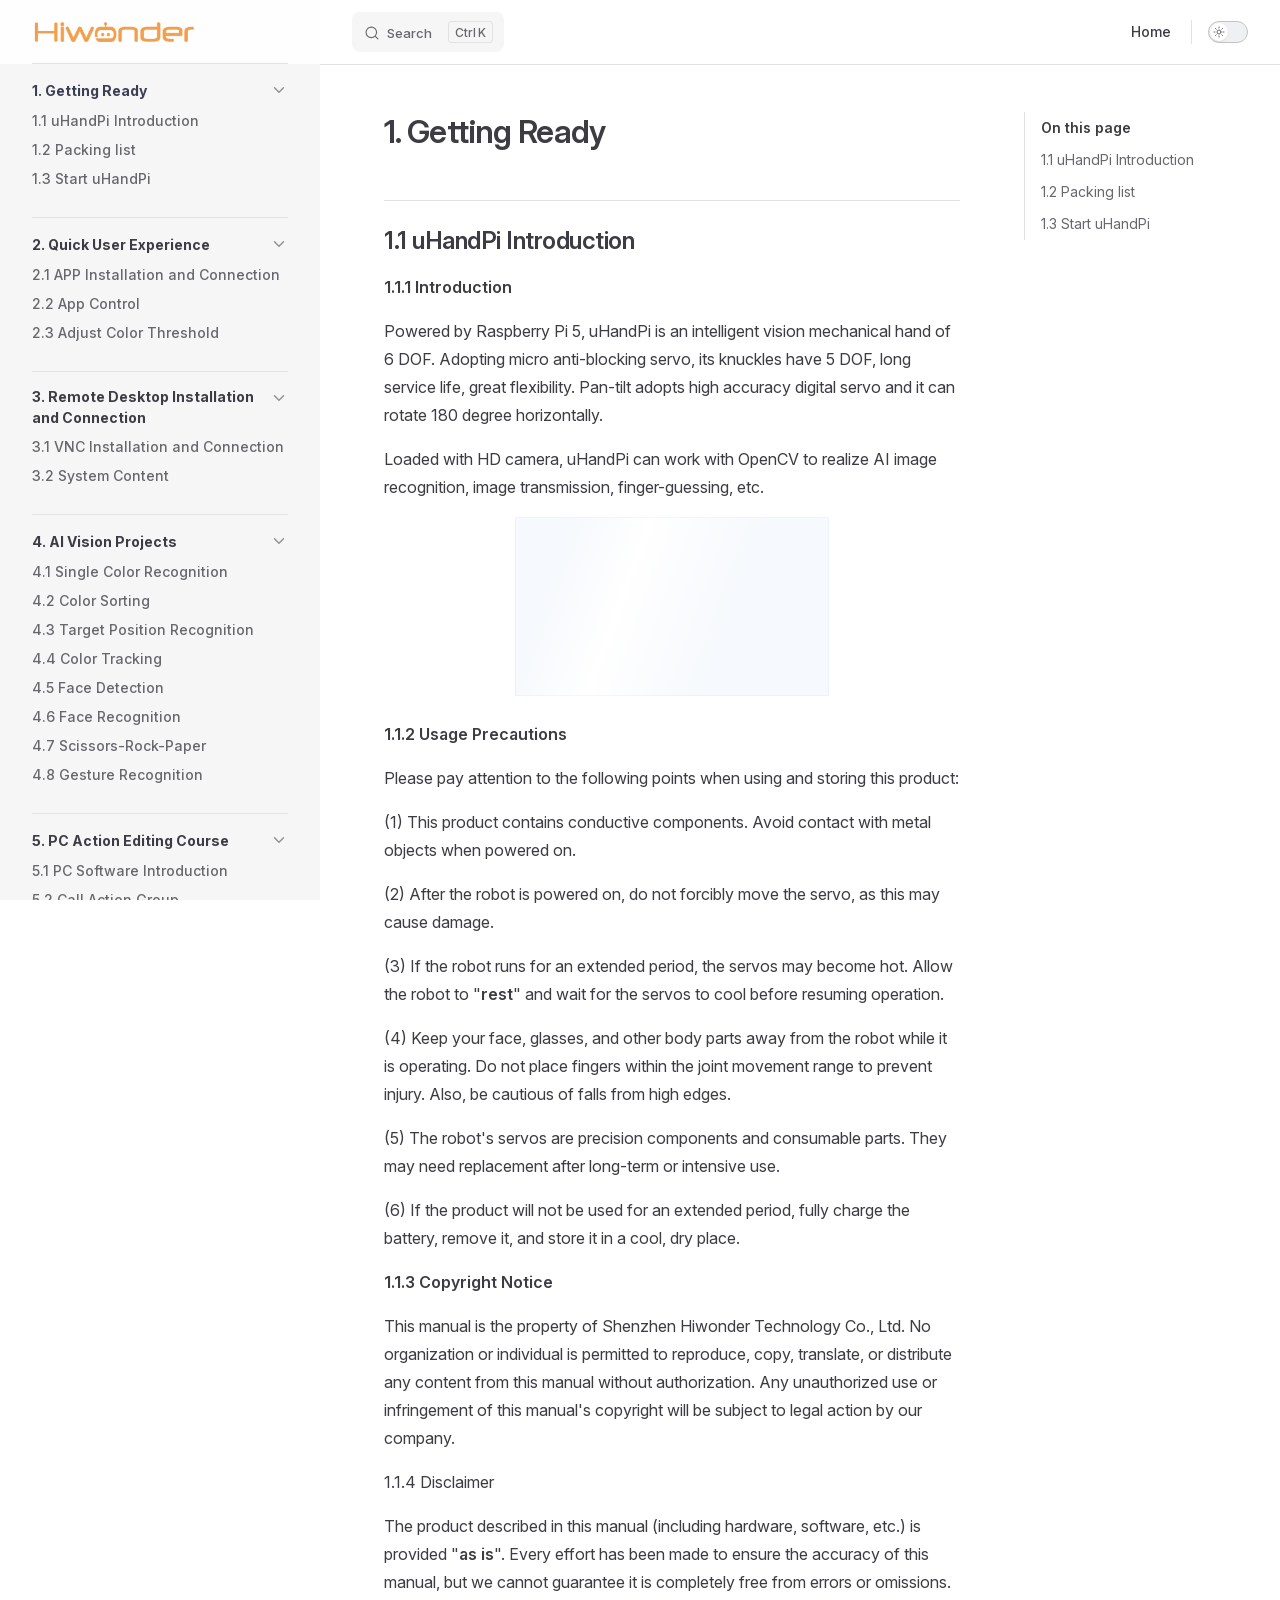
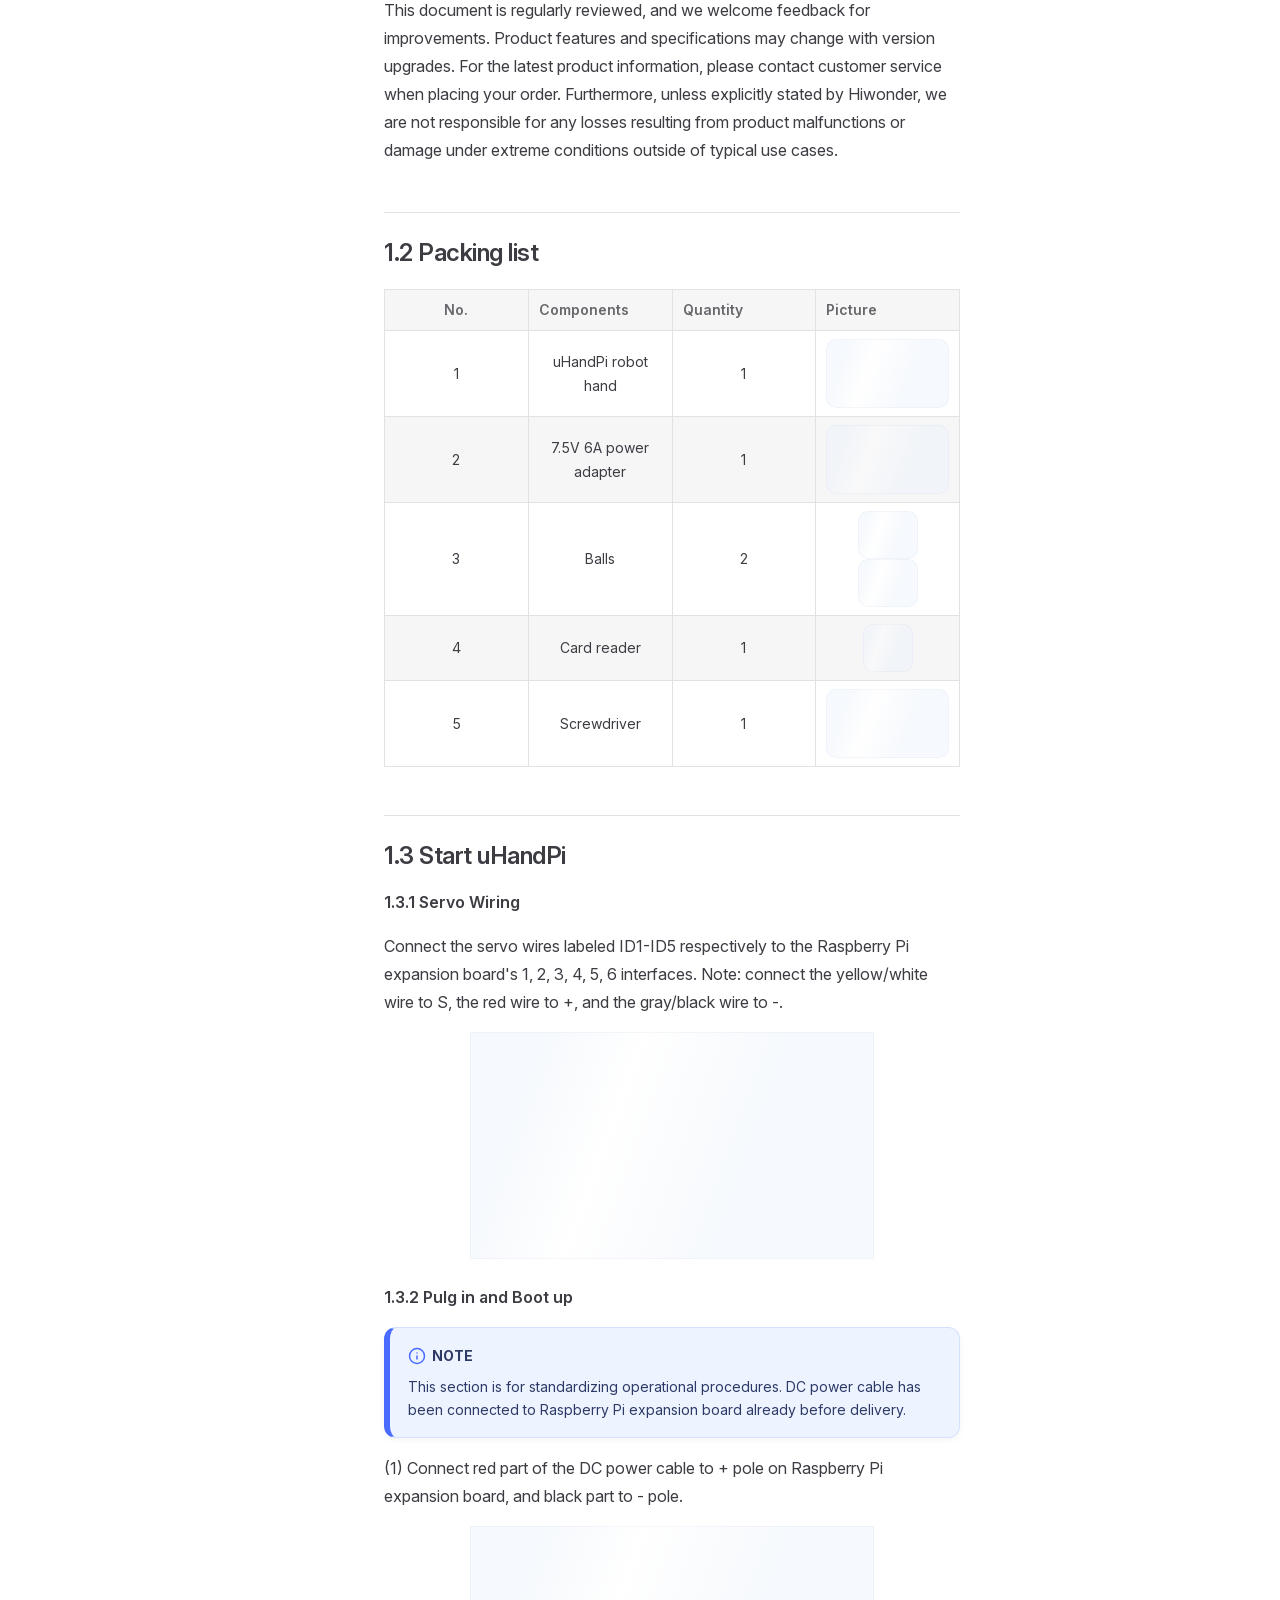
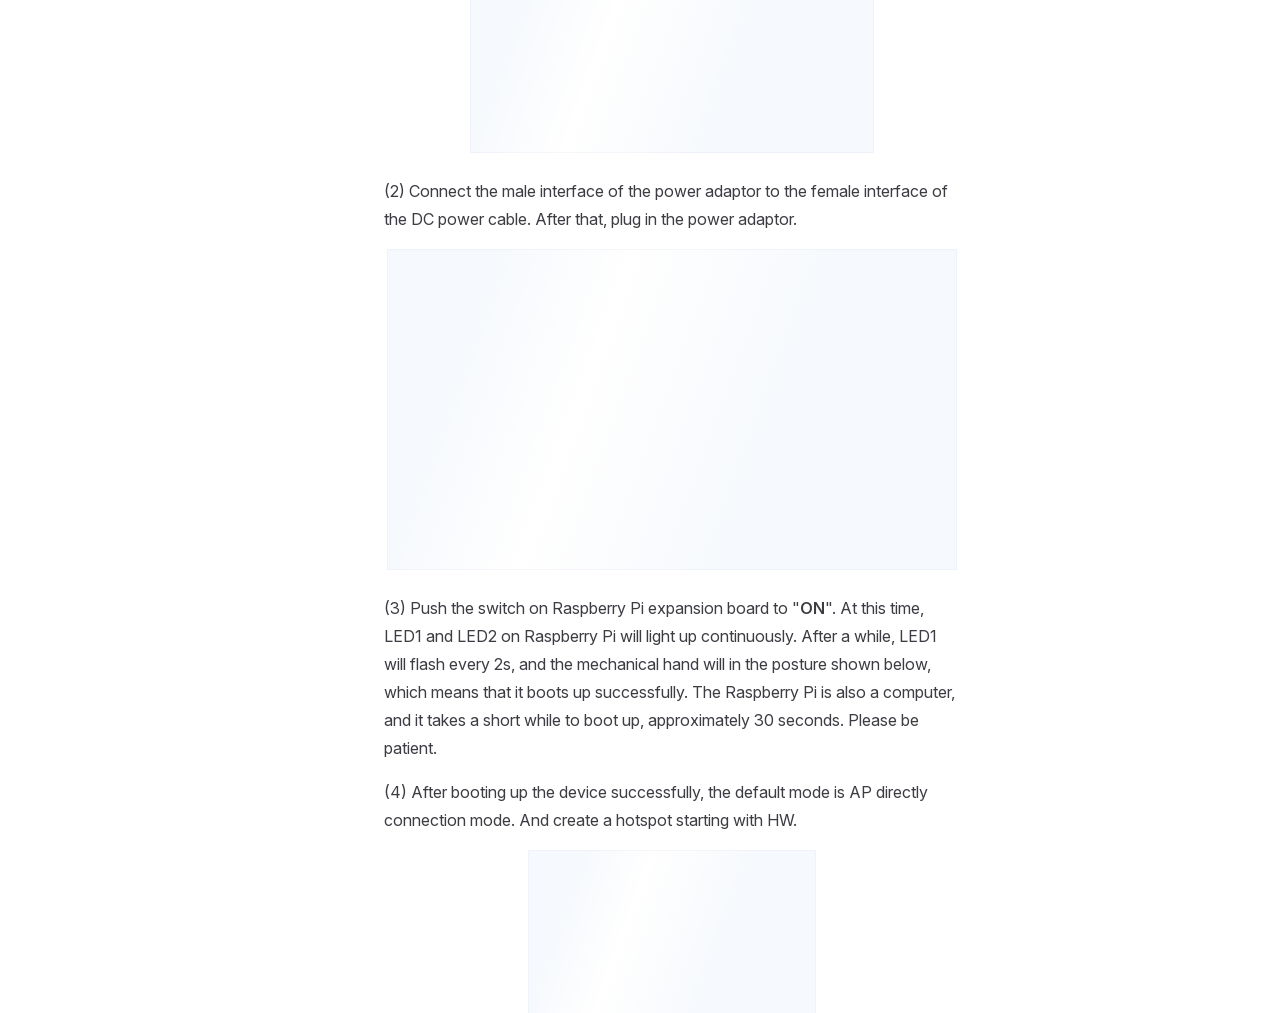
==== commit 24db4ab5: "内容修改" ====
--- a/projects/uHandPi/en/latest/index.html
+++ b/projects/uHandPi/en/latest/index.html
@@ -4,14 +4,14 @@
     <meta charset="utf-8">
     <meta name="viewport" content="width=device-width,initial-scale=1">
     <title>uHandPi Documentation</title>
-    <meta name="description" content="uHandPi robot documentation">
+    <meta name="description" content="uHandPi documentation">
     <meta name="generator" content="VitePress v1.6.4">
     <link rel="preload stylesheet" href="/projects/uHandPi/en/latest/assets/style.Xoawbzvs.css" as="style">
     <link rel="preload stylesheet" href="/projects/uHandPi/en/latest/vp-icons.css" as="style">
     
-    <script type="module" src="/projects/uHandPi/en/latest/assets/app.Bf3KY8Q0.js"></script>
+    <script type="module" src="/projects/uHandPi/en/latest/assets/app.qMrVZZUx.js"></script>
     <link rel="preload" href="/projects/uHandPi/en/latest/assets/inter-roman-latin.Di8DUHzh.woff2" as="font" type="font/woff2" crossorigin="">
-    <link rel="modulepreload" href="/projects/uHandPi/en/latest/assets/chunks/theme.DNv9xz9M.js">
+    <link rel="modulepreload" href="/projects/uHandPi/en/latest/assets/chunks/theme.DnCMw2cB.js">
     <link rel="modulepreload" href="/projects/uHandPi/en/latest/assets/chunks/framework.Dpoi9ndL.js">
     <link rel="modulepreload" href="/projects/uHandPi/en/latest/assets/index.md.D2u7-b-j.lean.js">
     <link rel="icon" href="/projects/uHandPi/en/latest/favicon.ico">
@@ -20,7 +20,7 @@
   </head>
   <body>
     <div id="app"><!--[--><div class="page-redirect" style="text-align:center;padding:100px 20px;"><p>Redirecting to content page...</p><p><a href="/projects/uHandPi/en/latest/docs/1.getting_ready.html" target="_self">If you are not redirected automatically, click here</a></p></div><!--[--><!----><!--]--><!----><!--]--></div>
-    <script>window.__VP_HASH_MAP__=JSON.parse("{\"docs_1.getting_ready.md\":\"B4YfCEGV\",\"docs_2.quick_user_experience.md\":\"BaOYSIq9\",\"docs_6.remote_tool_installation_and_connection.md\":\"B9-vA4ed\",\"docs_8.ai_visual_gameplay_course.md\":\"iEBLXVah\",\"docs_9.upper_computer_action_editing_course.md\":\"CaIUMAoM\",\"docs_general_basic_courses.md\":\"saiK16eT\",\"docs_index.md\":\"CXLC1ih4\",\"docs_resources_download.md\":\"CT6VV-Uz\",\"index.md\":\"D2u7-b-j\"}");window.__VP_SITE_DATA__=JSON.parse("{\"lang\":\"en-US\",\"dir\":\"ltr\",\"title\":\"uHandPi Documentation\",\"description\":\"uHandPi robot documentation\",\"base\":\"/projects/uHandPi/en/latest/\",\"head\":[],\"router\":{\"prefetchLinks\":true},\"appearance\":true,\"themeConfig\":{\"siteTitle\":false,\"logo\":\"/e-logo.png\",\"outline\":[2,3],\"search\":{\"provider\":\"local\",\"options\":{\"translations\":{\"button\":{\"buttonText\":\"Search\",\"buttonAriaLabel\":\"Search\"},\"modal\":{\"searchBox\":{\"resetButtonTitle\":\"Clear search query\",\"resetButtonAriaLabel\":\"Clear search query\",\"cancelButtonText\":\"Cancel\",\"cancelButtonAriaLabel\":\"Cancel\"},\"startScreen\":{\"recentSearchTitle\":\"Recent Searches\",\"noRecentSearchText\":\"No recent searches\",\"suggestedQueryTitle\":\"Suggested Queries\"},\"noResultsScreen\":{\"noResultsText\":\"No results found for\",\"suggestedQueryText\":\"You can try searching for\",\"reportMissingResultsText\":\"Have any queries?\",\"reportMissingResultsLinkText\":\"Report here\"},\"footer\":{\"selectText\":\"to select\",\"navigateText\":\"to navigate\",\"closeText\":\"to close\"}}}}},\"nav\":[{\"text\":\"Home\",\"link\":\"https://www.hiwonder.net/\",\"target\":\"_self\"}],\"sidebar\":[{\"text\":\"1. Getting Ready\",\"link\":\"/docs/1.getting_ready.html\",\"collapsed\":false,\"items\":[{\"text\":\"1.1 uHandPi Introduction\",\"link\":\"/docs/1.getting_ready.html#_1-1-uhandpi-introduction\"},{\"text\":\"1.2 Packing list\",\"link\":\"/docs/1.getting_ready.html#_1-2-packing-list\"},{\"text\":\"1.3 Start uHandPi\",\"link\":\"/docs/1.getting_ready.html#_1-3-start-uhandpi\"}]},{\"text\":\"2. Quick User Experience\",\"link\":\"/docs/2.quick_user_experience.html\",\"collapsed\":false,\"items\":[{\"text\":\"2.1 APP Installation and Connection\",\"link\":\"/docs/2.quick_user_experience.html#_2-1-app-installation-and-connection\"},{\"text\":\"2.2 App Control\",\"link\":\"/docs/2.quick_user_experience.html#_2-2-app-control\"},{\"text\":\"2.3 Adjust Color Threshold\",\"link\":\"/docs/2.quick_user_experience.html#_2-3-adjust-color-threshold\"}]},{\"text\":\"3. Remote Desktop Installation and Connection\",\"link\":\"/docs/6.remote_tool_installation_and_connection.html\",\"collapsed\":false,\"items\":[{\"text\":\"3.1 VNC Installation and Connection\",\"link\":\"/docs/6.remote_tool_installation_and_connection.html#_3-1-vnc-installation-and-connection\"},{\"text\":\"3.2 System Content\",\"link\":\"/docs/6.remote_tool_installation_and_connection.html#_3-2-system-content\"}]},{\"text\":\"4. AI Vision Projects\",\"link\":\"/docs/8.ai_visual_gameplay_course.html\",\"collapsed\":false,\"items\":[{\"text\":\"4.1 Single Color Recognition\",\"link\":\"/docs/8.ai_visual_gameplay_course.html#_4-1-single-color-recognition\"},{\"text\":\"4.2 Color Sorting\",\"link\":\"/docs/8.ai_visual_gameplay_course.html#_4-2-color-sorting\"},{\"text\":\"4.3 Target Position Recognition\",\"link\":\"/docs/8.ai_visual_gameplay_course.html#_4-3-target-position-recognition\"},{\"text\":\"4.4 Color Tracking\",\"link\":\"/docs/8.ai_visual_gameplay_course.html#_4-4-color-tracking\"},{\"text\":\"4.5 Face Detection\",\"link\":\"/docs/8.ai_visual_gameplay_course.html#_4-5-face-detection\"},{\"text\":\"4.6 Face Recognition\",\"link\":\"/docs/8.ai_visual_gameplay_course.html#_4-6-face-recognition\"},{\"text\":\"4.7 Scissors-Rock-Paper\",\"link\":\"/docs/8.ai_visual_gameplay_course.html#_4-7-scissors-rock-paper\"},{\"text\":\"4.8 Gesture Recognition\",\"link\":\"/docs/8.ai_visual_gameplay_course.html#_4-8-gesture-recognition\"}]},{\"text\":\"5. PC Action Editing Course\",\"link\":\"/docs/9.upper_computer_action_editing_course.html\",\"collapsed\":false,\"items\":[{\"text\":\"5.1 PC Software Introduction\",\"link\":\"/docs/9.upper_computer_action_editing_course.html#_5-1-pc-software-introduction\"},{\"text\":\"5.2 Call Action Group\",\"link\":\"/docs/9.upper_computer_action_editing_course.html#_5-2-call-action-group\"},{\"text\":\"5.3 Action Group Editing Learning\",\"link\":\"/docs/9.upper_computer_action_editing_course.html#_5-3-action-group-editing-learning\"},{\"text\":\"5.4 Integrate Action Group File\",\"link\":\"/docs/9.upper_computer_action_editing_course.html#_5-4-integrate-action-group-file\"}]},{\"text\":\"3. Basic Development Course\",\"link\":\"/docs/general_basic_courses.html\",\"collapsed\":false,\"items\":[]},{\"text\":\"Appendix\",\"link\":\"/docs/resources_download.html\",\"collapsed\":false,\"items\":[]}]},\"locales\":{},\"scrollOffset\":134,\"cleanUrls\":false}");</script>
+    <script>window.__VP_HASH_MAP__=JSON.parse("{\"docs_1.getting_ready.md\":\"DxWJAFdb\",\"docs_2.quick_user_experience.md\":\"YZOG2d_u\",\"docs_6.remote_tool_installation_and_connection.md\":\"B9-vA4ed\",\"docs_8.ai_visual_gameplay_course.md\":\"CCIDSG89\",\"docs_9.upper_computer_action_editing_course.md\":\"Bz8xbyPU\",\"docs_general_basic_courses.md\":\"saiK16eT\",\"docs_index.md\":\"CXLC1ih4\",\"docs_resources_download.md\":\"Cw8sJKIi\",\"index.md\":\"D2u7-b-j\"}");window.__VP_SITE_DATA__=JSON.parse("{\"lang\":\"en-US\",\"dir\":\"ltr\",\"title\":\"uHandPi Documentation\",\"description\":\"uHandPi documentation\",\"base\":\"/projects/uHandPi/en/latest/\",\"head\":[],\"router\":{\"prefetchLinks\":true},\"appearance\":true,\"themeConfig\":{\"siteTitle\":false,\"logo\":\"/e-logo.webp\",\"outline\":[2,3],\"search\":{\"provider\":\"local\",\"options\":{\"translations\":{\"button\":{\"buttonText\":\"Search\",\"buttonAriaLabel\":\"Search\"},\"modal\":{\"searchBox\":{\"resetButtonTitle\":\"Clear search query\",\"resetButtonAriaLabel\":\"Clear search query\",\"cancelButtonText\":\"Cancel\",\"cancelButtonAriaLabel\":\"Cancel\"},\"startScreen\":{\"recentSearchTitle\":\"Recent Searches\",\"noRecentSearchText\":\"No recent searches\",\"suggestedQueryTitle\":\"Suggested Queries\"},\"noResultsScreen\":{\"noResultsText\":\"No results found for\",\"suggestedQueryText\":\"You can try searching for\",\"reportMissingResultsText\":\"Have any queries?\",\"reportMissingResultsLinkText\":\"Report here\"},\"footer\":{\"selectText\":\"to select\",\"navigateText\":\"to navigate\",\"closeText\":\"to close\"}}}}},\"nav\":[{\"text\":\"Home\",\"link\":\"https://www.hiwonder.net/\",\"target\":\"_self\"}],\"sidebar\":[{\"text\":\"1. Getting Ready\",\"link\":\"/docs/1.getting_ready.html\",\"collapsed\":false,\"items\":[{\"text\":\"1.1 uHandPi Introduction\",\"link\":\"/docs/1.getting_ready.html#_1-1-uhandpi-introduction\"},{\"text\":\"1.2 Packing list\",\"link\":\"/docs/1.getting_ready.html#_1-2-packing-list\"},{\"text\":\"1.3 Start uHandPi\",\"link\":\"/docs/1.getting_ready.html#_1-3-start-uhandpi\"}]},{\"text\":\"2. Quick User Experience\",\"link\":\"/docs/2.quick_user_experience.html\",\"collapsed\":false,\"items\":[{\"text\":\"2.1 APP Installation and Connection\",\"link\":\"/docs/2.quick_user_experience.html#_2-1-app-installation-and-connection\"},{\"text\":\"2.2 App Control\",\"link\":\"/docs/2.quick_user_experience.html#_2-2-app-control\"},{\"text\":\"2.3 Adjust Color Threshold\",\"link\":\"/docs/2.quick_user_experience.html#_2-3-adjust-color-threshold\"}]},{\"text\":\"3. Remote Desktop Installation and Connection\",\"link\":\"/docs/6.remote_tool_installation_and_connection.html\",\"collapsed\":false,\"items\":[{\"text\":\"3.1 VNC Installation and Connection\",\"link\":\"/docs/6.remote_tool_installation_and_connection.html#_3-1-vnc-installation-and-connection\"},{\"text\":\"3.2 System Content\",\"link\":\"/docs/6.remote_tool_installation_and_connection.html#_3-2-system-content\"}]},{\"text\":\"4. AI Vision Projects\",\"link\":\"/docs/8.ai_visual_gameplay_course.html\",\"collapsed\":false,\"items\":[{\"text\":\"4.1 Single Color Recognition\",\"link\":\"/docs/8.ai_visual_gameplay_course.html#_4-1-single-color-recognition\"},{\"text\":\"4.2 Color Sorting\",\"link\":\"/docs/8.ai_visual_gameplay_course.html#_4-2-color-sorting\"},{\"text\":\"4.3 Target Position Recognition\",\"link\":\"/docs/8.ai_visual_gameplay_course.html#_4-3-target-position-recognition\"},{\"text\":\"4.4 Color Tracking\",\"link\":\"/docs/8.ai_visual_gameplay_course.html#_4-4-color-tracking\"},{\"text\":\"4.5 Face Detection\",\"link\":\"/docs/8.ai_visual_gameplay_course.html#_4-5-face-detection\"},{\"text\":\"4.6 Face Recognition\",\"link\":\"/docs/8.ai_visual_gameplay_course.html#_4-6-face-recognition\"},{\"text\":\"4.7 Scissors-Rock-Paper\",\"link\":\"/docs/8.ai_visual_gameplay_course.html#_4-7-scissors-rock-paper\"},{\"text\":\"4.8 Gesture Recognition\",\"link\":\"/docs/8.ai_visual_gameplay_course.html#_4-8-gesture-recognition\"}]},{\"text\":\"5. PC Action Editing Course\",\"link\":\"/docs/9.upper_computer_action_editing_course.html\",\"collapsed\":false,\"items\":[{\"text\":\"5.1 PC Software Introduction\",\"link\":\"/docs/9.upper_computer_action_editing_course.html#_5-1-pc-software-introduction\"},{\"text\":\"5.2 Call Action Group\",\"link\":\"/docs/9.upper_computer_action_editing_course.html#_5-2-call-action-group\"},{\"text\":\"5.3 Action Group Editing Learning\",\"link\":\"/docs/9.upper_computer_action_editing_course.html#_5-3-action-group-editing-learning\"},{\"text\":\"5.4 Integrate Action Group File\",\"link\":\"/docs/9.upper_computer_action_editing_course.html#_5-4-integrate-action-group-file\"}]},{\"text\":\"3. Basic Development Course\",\"link\":\"/docs/general_basic_courses.html\",\"collapsed\":false,\"items\":[]},{\"text\":\"Appendix\",\"link\":\"/docs/resources_download.html\",\"collapsed\":false,\"items\":[]}]},\"locales\":{},\"scrollOffset\":134,\"cleanUrls\":false}");</script>
     
   </body>
 </html>
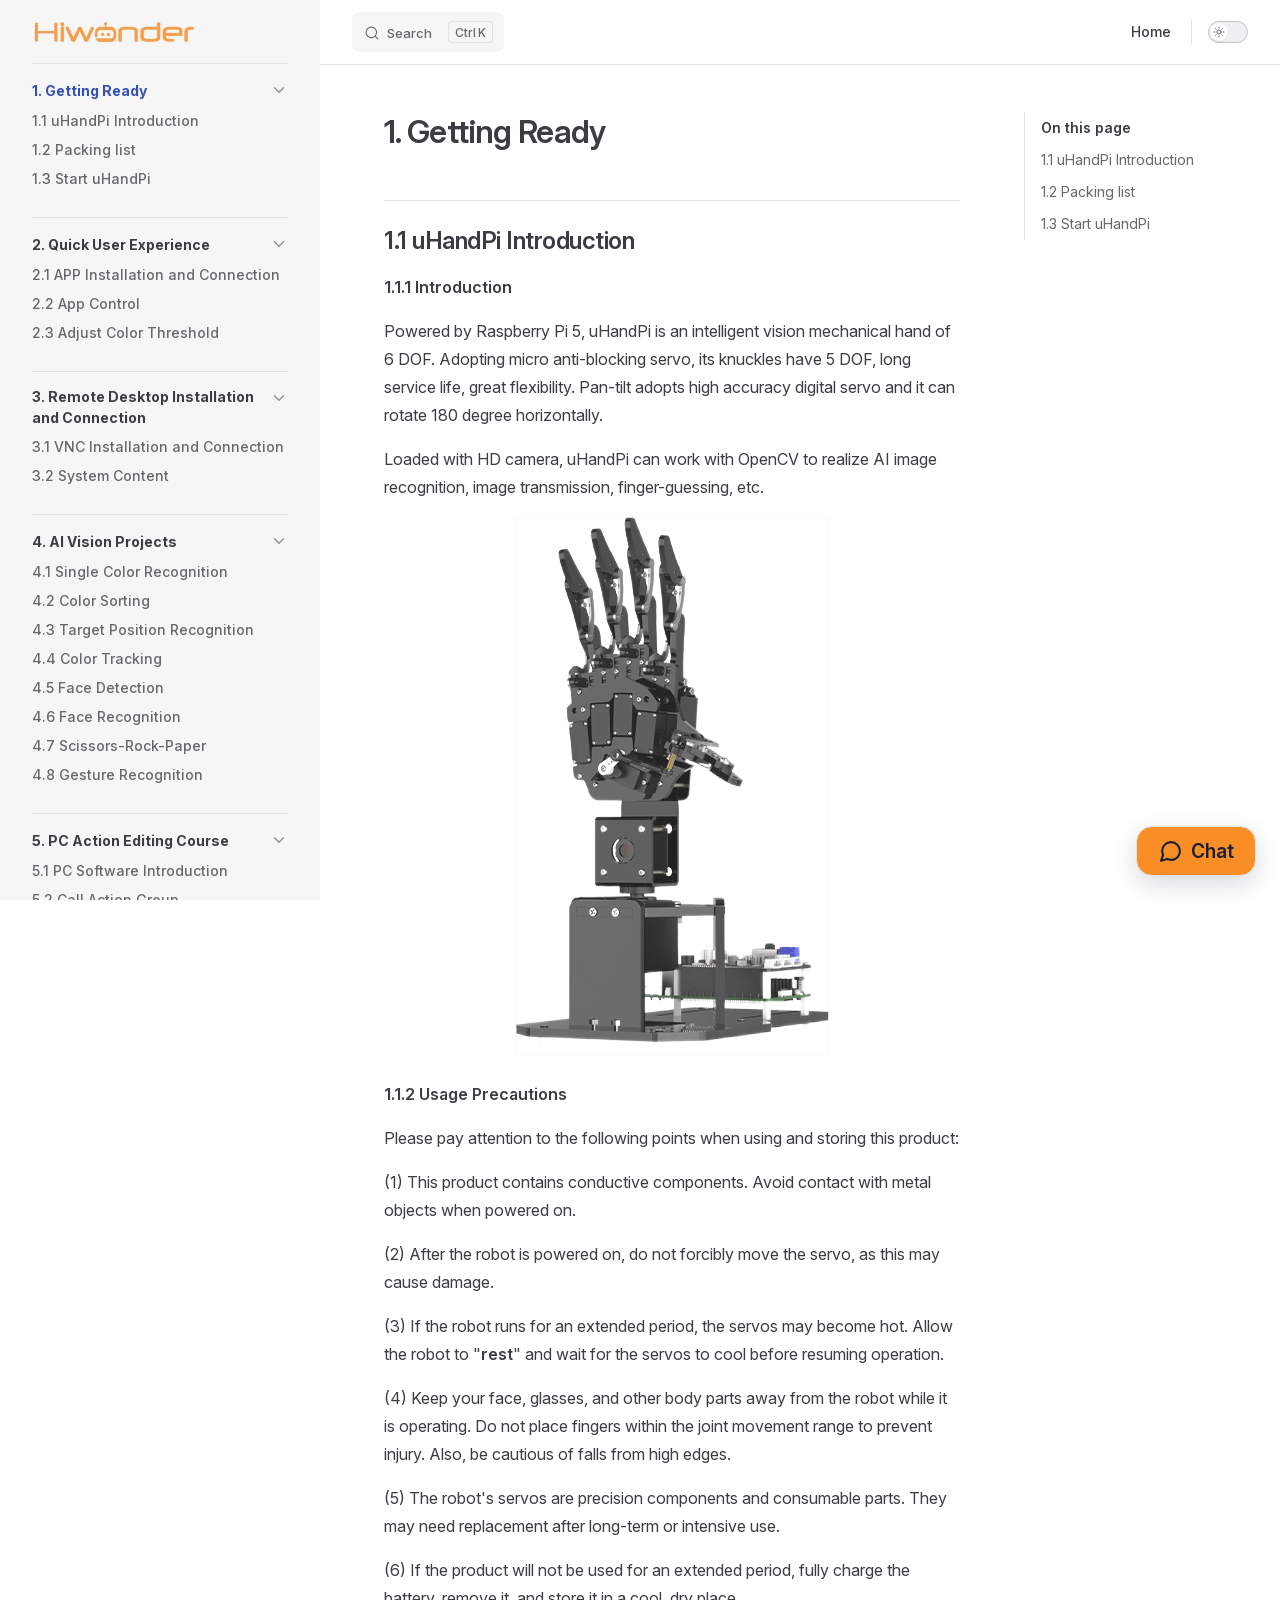
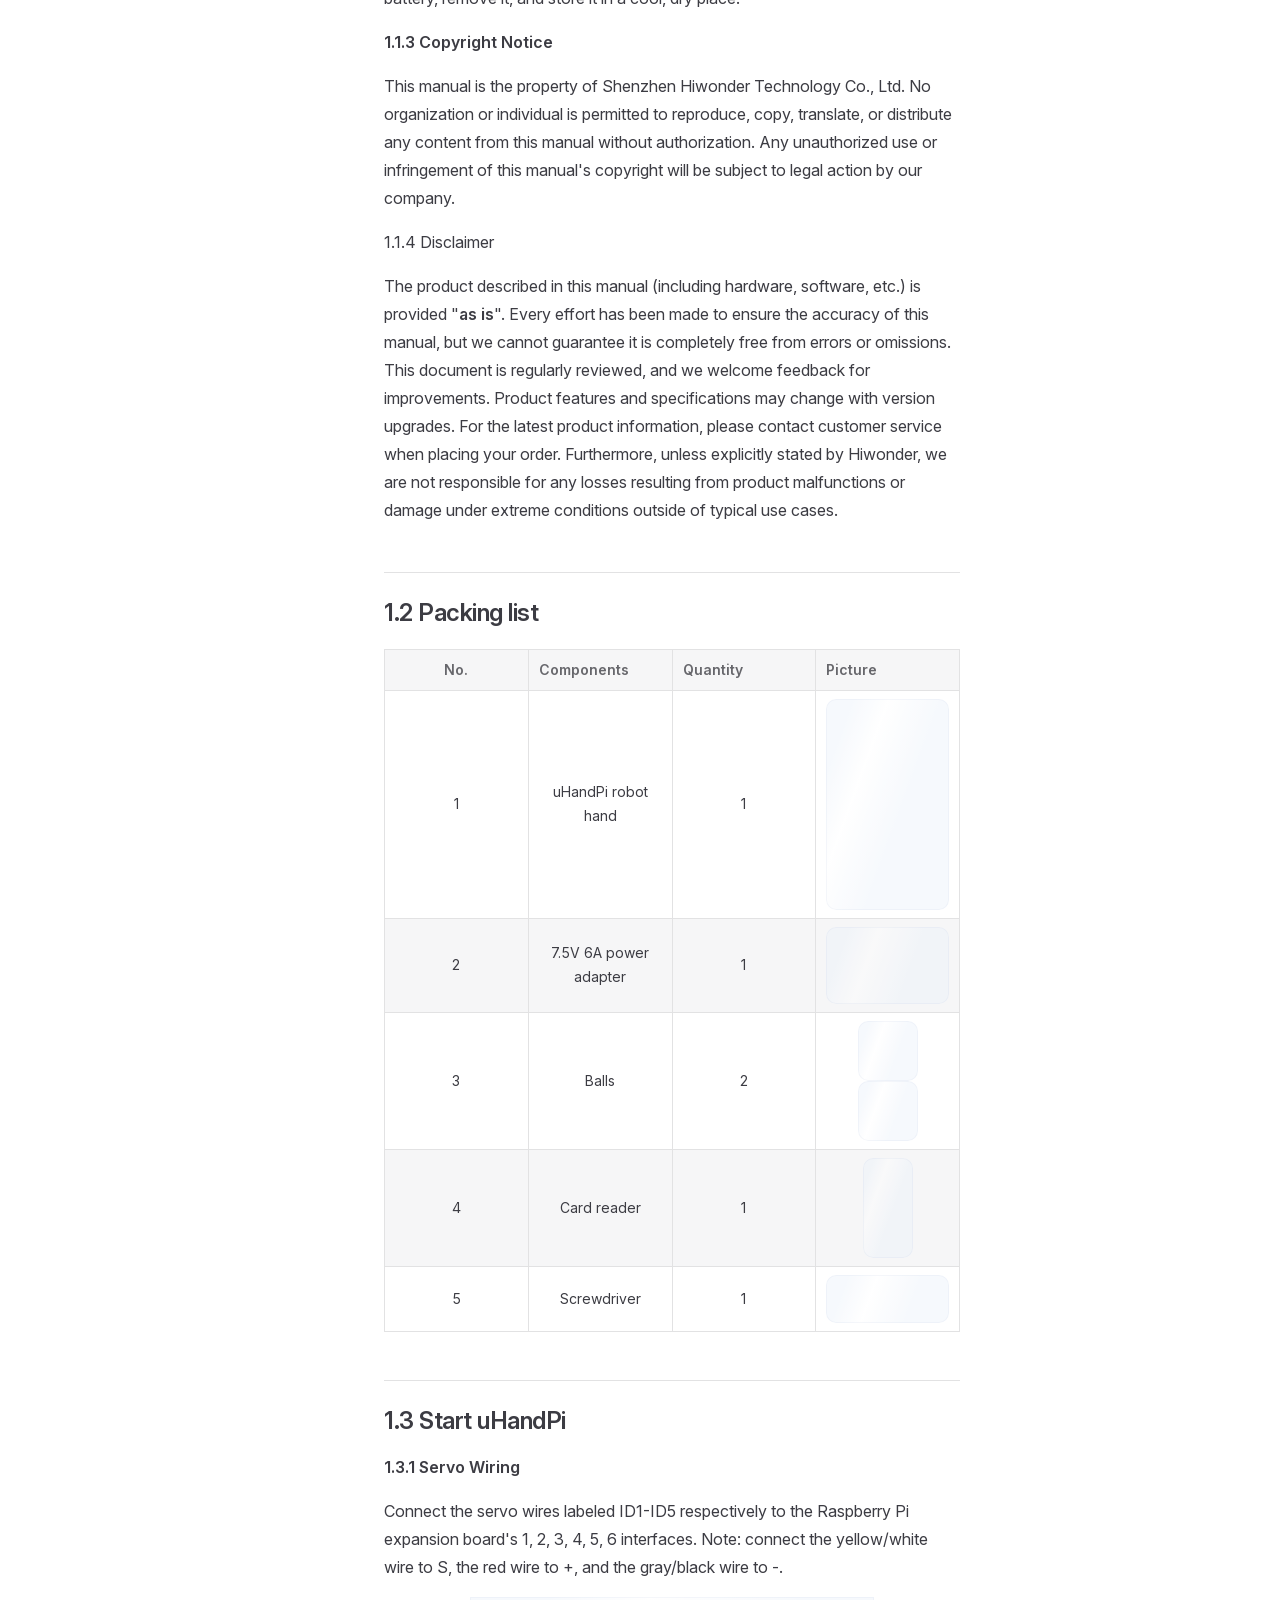
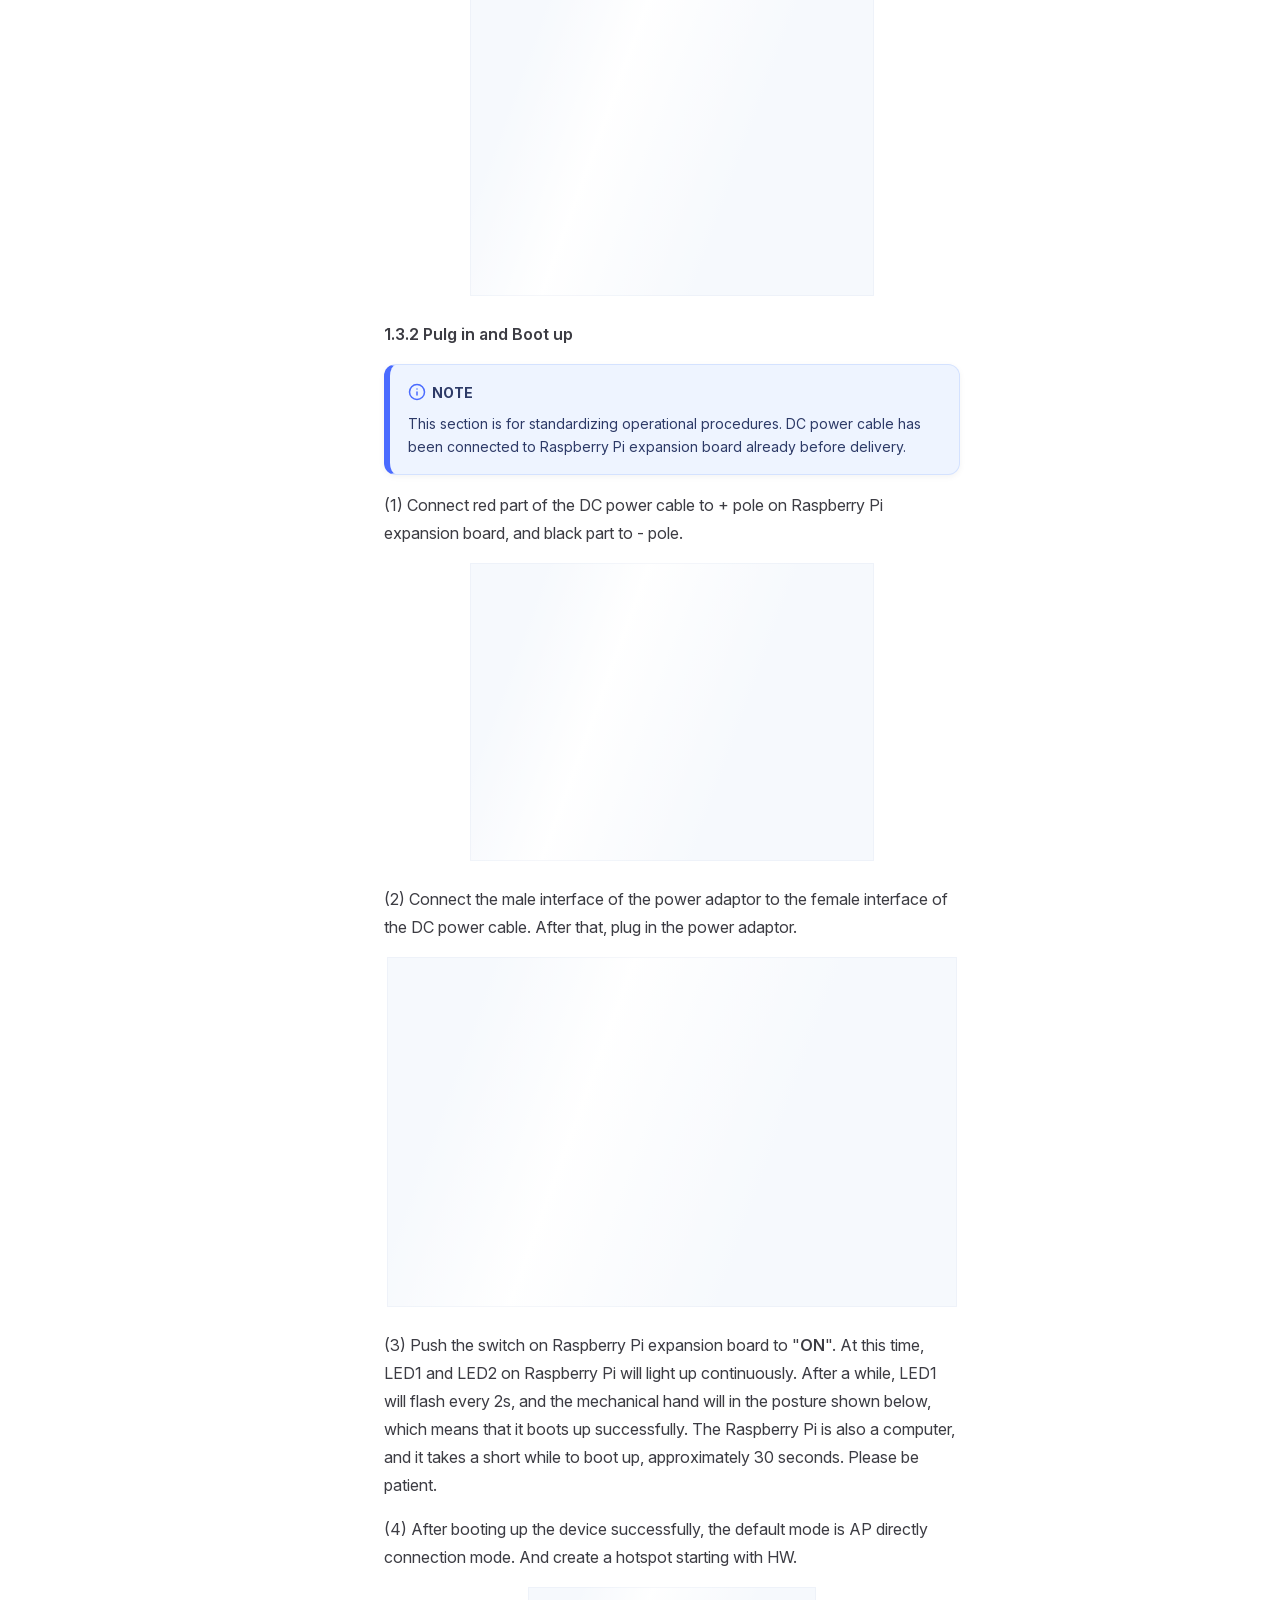
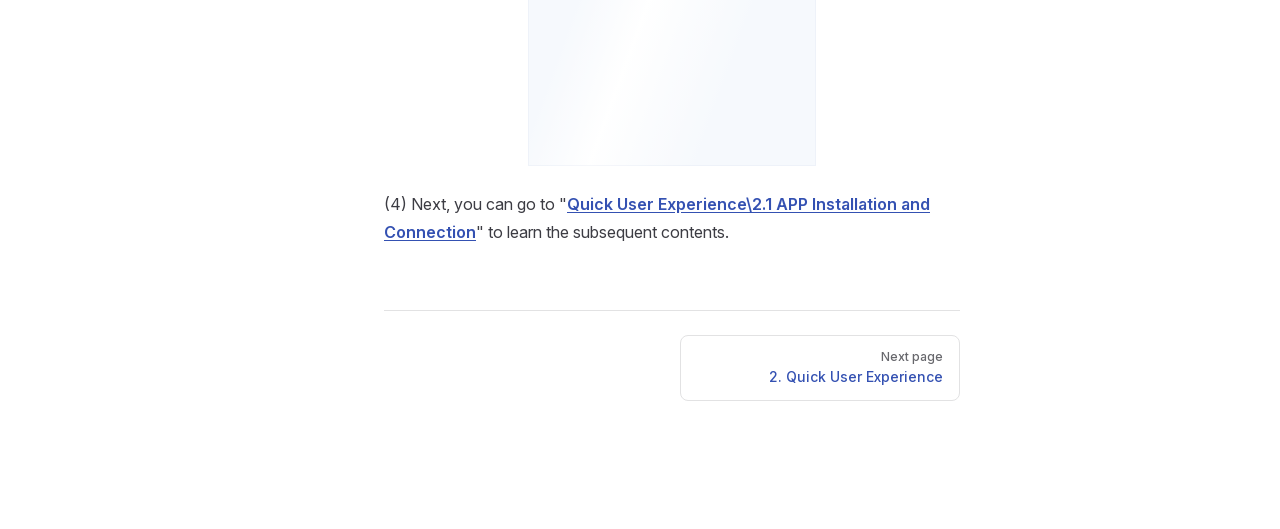
==== commit afdeaa0f: "内容修改" ====
--- a/projects/uHandPi/en/latest/index.html
+++ b/projects/uHandPi/en/latest/index.html
@@ -6,21 +6,21 @@
     <title>uHandPi Documentation</title>
     <meta name="description" content="uHandPi documentation">
     <meta name="generator" content="VitePress v1.6.4">
-    <link rel="preload stylesheet" href="/projects/uHandPi/en/latest/assets/style.Xoawbzvs.css" as="style">
+    <link rel="preload stylesheet" href="/projects/uHandPi/en/latest/assets/style.Caf5SYVV.css" as="style">
     <link rel="preload stylesheet" href="/projects/uHandPi/en/latest/vp-icons.css" as="style">
     
-    <script type="module" src="/projects/uHandPi/en/latest/assets/app.qMrVZZUx.js"></script>
+    <script type="module" src="/projects/uHandPi/en/latest/assets/app.Zcq8UmpP.js"></script>
     <link rel="preload" href="/projects/uHandPi/en/latest/assets/inter-roman-latin.Di8DUHzh.woff2" as="font" type="font/woff2" crossorigin="">
-    <link rel="modulepreload" href="/projects/uHandPi/en/latest/assets/chunks/theme.DnCMw2cB.js">
-    <link rel="modulepreload" href="/projects/uHandPi/en/latest/assets/chunks/framework.Dpoi9ndL.js">
-    <link rel="modulepreload" href="/projects/uHandPi/en/latest/assets/index.md.D2u7-b-j.lean.js">
+    <link rel="modulepreload" href="/projects/uHandPi/en/latest/assets/chunks/theme.B6xvbq15.js">
+    <link rel="modulepreload" href="/projects/uHandPi/en/latest/assets/chunks/framework.DA0fbN-K.js">
+    <link rel="modulepreload" href="/projects/uHandPi/en/latest/assets/index.md.DXmdWm9P.lean.js">
     <link rel="icon" href="/projects/uHandPi/en/latest/favicon.ico">
     <script id="check-dark-mode">(()=>{const e=localStorage.getItem("vitepress-theme-appearance")||"auto",a=window.matchMedia("(prefers-color-scheme: dark)").matches;(!e||e==="auto"?a:e==="dark")&&document.documentElement.classList.add("dark")})();</script>
     <script id="check-mac-os">document.documentElement.classList.toggle("mac",/Mac|iPhone|iPod|iPad/i.test(navigator.platform));</script>
   </head>
   <body>
-    <div id="app"><!--[--><div class="page-redirect" style="text-align:center;padding:100px 20px;"><p>Redirecting to content page...</p><p><a href="/projects/uHandPi/en/latest/docs/1.getting_ready.html" target="_self">If you are not redirected automatically, click here</a></p></div><!--[--><!----><!--]--><!----><!--]--></div>
-    <script>window.__VP_HASH_MAP__=JSON.parse("{\"docs_1.getting_ready.md\":\"DxWJAFdb\",\"docs_2.quick_user_experience.md\":\"YZOG2d_u\",\"docs_6.remote_tool_installation_and_connection.md\":\"B9-vA4ed\",\"docs_8.ai_visual_gameplay_course.md\":\"CCIDSG89\",\"docs_9.upper_computer_action_editing_course.md\":\"Bz8xbyPU\",\"docs_general_basic_courses.md\":\"saiK16eT\",\"docs_index.md\":\"CXLC1ih4\",\"docs_resources_download.md\":\"Cw8sJKIi\",\"index.md\":\"D2u7-b-j\"}");window.__VP_SITE_DATA__=JSON.parse("{\"lang\":\"en-US\",\"dir\":\"ltr\",\"title\":\"uHandPi Documentation\",\"description\":\"uHandPi documentation\",\"base\":\"/projects/uHandPi/en/latest/\",\"head\":[],\"router\":{\"prefetchLinks\":true},\"appearance\":true,\"themeConfig\":{\"siteTitle\":false,\"logo\":\"/e-logo.webp\",\"outline\":[2,3],\"search\":{\"provider\":\"local\",\"options\":{\"translations\":{\"button\":{\"buttonText\":\"Search\",\"buttonAriaLabel\":\"Search\"},\"modal\":{\"searchBox\":{\"resetButtonTitle\":\"Clear search query\",\"resetButtonAriaLabel\":\"Clear search query\",\"cancelButtonText\":\"Cancel\",\"cancelButtonAriaLabel\":\"Cancel\"},\"startScreen\":{\"recentSearchTitle\":\"Recent Searches\",\"noRecentSearchText\":\"No recent searches\",\"suggestedQueryTitle\":\"Suggested Queries\"},\"noResultsScreen\":{\"noResultsText\":\"No results found for\",\"suggestedQueryText\":\"You can try searching for\",\"reportMissingResultsText\":\"Have any queries?\",\"reportMissingResultsLinkText\":\"Report here\"},\"footer\":{\"selectText\":\"to select\",\"navigateText\":\"to navigate\",\"closeText\":\"to close\"}}}}},\"nav\":[{\"text\":\"Home\",\"link\":\"https://www.hiwonder.net/\",\"target\":\"_self\"}],\"sidebar\":[{\"text\":\"1. Getting Ready\",\"link\":\"/docs/1.getting_ready.html\",\"collapsed\":false,\"items\":[{\"text\":\"1.1 uHandPi Introduction\",\"link\":\"/docs/1.getting_ready.html#_1-1-uhandpi-introduction\"},{\"text\":\"1.2 Packing list\",\"link\":\"/docs/1.getting_ready.html#_1-2-packing-list\"},{\"text\":\"1.3 Start uHandPi\",\"link\":\"/docs/1.getting_ready.html#_1-3-start-uhandpi\"}]},{\"text\":\"2. Quick User Experience\",\"link\":\"/docs/2.quick_user_experience.html\",\"collapsed\":false,\"items\":[{\"text\":\"2.1 APP Installation and Connection\",\"link\":\"/docs/2.quick_user_experience.html#_2-1-app-installation-and-connection\"},{\"text\":\"2.2 App Control\",\"link\":\"/docs/2.quick_user_experience.html#_2-2-app-control\"},{\"text\":\"2.3 Adjust Color Threshold\",\"link\":\"/docs/2.quick_user_experience.html#_2-3-adjust-color-threshold\"}]},{\"text\":\"3. Remote Desktop Installation and Connection\",\"link\":\"/docs/6.remote_tool_installation_and_connection.html\",\"collapsed\":false,\"items\":[{\"text\":\"3.1 VNC Installation and Connection\",\"link\":\"/docs/6.remote_tool_installation_and_connection.html#_3-1-vnc-installation-and-connection\"},{\"text\":\"3.2 System Content\",\"link\":\"/docs/6.remote_tool_installation_and_connection.html#_3-2-system-content\"}]},{\"text\":\"4. AI Vision Projects\",\"link\":\"/docs/8.ai_visual_gameplay_course.html\",\"collapsed\":false,\"items\":[{\"text\":\"4.1 Single Color Recognition\",\"link\":\"/docs/8.ai_visual_gameplay_course.html#_4-1-single-color-recognition\"},{\"text\":\"4.2 Color Sorting\",\"link\":\"/docs/8.ai_visual_gameplay_course.html#_4-2-color-sorting\"},{\"text\":\"4.3 Target Position Recognition\",\"link\":\"/docs/8.ai_visual_gameplay_course.html#_4-3-target-position-recognition\"},{\"text\":\"4.4 Color Tracking\",\"link\":\"/docs/8.ai_visual_gameplay_course.html#_4-4-color-tracking\"},{\"text\":\"4.5 Face Detection\",\"link\":\"/docs/8.ai_visual_gameplay_course.html#_4-5-face-detection\"},{\"text\":\"4.6 Face Recognition\",\"link\":\"/docs/8.ai_visual_gameplay_course.html#_4-6-face-recognition\"},{\"text\":\"4.7 Scissors-Rock-Paper\",\"link\":\"/docs/8.ai_visual_gameplay_course.html#_4-7-scissors-rock-paper\"},{\"text\":\"4.8 Gesture Recognition\",\"link\":\"/docs/8.ai_visual_gameplay_course.html#_4-8-gesture-recognition\"}]},{\"text\":\"5. PC Action Editing Course\",\"link\":\"/docs/9.upper_computer_action_editing_course.html\",\"collapsed\":false,\"items\":[{\"text\":\"5.1 PC Software Introduction\",\"link\":\"/docs/9.upper_computer_action_editing_course.html#_5-1-pc-software-introduction\"},{\"text\":\"5.2 Call Action Group\",\"link\":\"/docs/9.upper_computer_action_editing_course.html#_5-2-call-action-group\"},{\"text\":\"5.3 Action Group Editing Learning\",\"link\":\"/docs/9.upper_computer_action_editing_course.html#_5-3-action-group-editing-learning\"},{\"text\":\"5.4 Integrate Action Group File\",\"link\":\"/docs/9.upper_computer_action_editing_course.html#_5-4-integrate-action-group-file\"}]},{\"text\":\"3. Basic Development Course\",\"link\":\"/docs/general_basic_courses.html\",\"collapsed\":false,\"items\":[]},{\"text\":\"Appendix\",\"link\":\"/docs/resources_download.html\",\"collapsed\":false,\"items\":[]}]},\"locales\":{},\"scrollOffset\":134,\"cleanUrls\":false}");</script>
+    <div id="app"><!--[--><div class="page-redirect" style="text-align:center;padding:100px 20px;"><p>Redirecting to content page...</p><p><a href="/projects/uHandPi/en/latest/docs/1.getting_ready.html" target="_self">If you are not redirected automatically, click here</a></p></div><!--[--><!----><!--]--><!----><div class="feedback-widget"><!----><button class="feedback-widget__trigger" type="button" aria-expanded="false" aria-label="Open feedback form"><span class="feedback-widget__icon" aria-hidden="true"><svg viewBox="0 0 24 24" focusable="false"><path d="M21 11.5a8.4 8.4 0 0 1-.9 3.8 8.5 8.5 0 0 1-7.6 4.7 8.4 8.4 0 0 1-3.8-.9L3 21l1.9-5.7A8.4 8.4 0 0 1 4 11.5 8.5 8.5 0 0 1 12.5 3 8.5 8.5 0 0 1 21 11.5Z"></path></svg></span><span>Chat</span></button></div><!--]--></div>
+    <script>window.__VP_HASH_MAP__=JSON.parse("{\"docs_1.getting_ready.md\":\"0M56ap7M\",\"docs_2.quick_user_experience.md\":\"CdY6-0xF\",\"docs_6.remote_tool_installation_and_connection.md\":\"C1XhMs81\",\"docs_8.ai_visual_gameplay_course.md\":\"C5k3Axqe\",\"docs_9.upper_computer_action_editing_course.md\":\"D3B9_87I\",\"docs_general_basic_courses.md\":\"BVfTI_fx\",\"docs_index.md\":\"BgcD3ZLf\",\"docs_resources_download.md\":\"4bJs5ulI\",\"index.md\":\"DXmdWm9P\"}");window.__VP_SITE_DATA__=JSON.parse("{\"lang\":\"en-US\",\"dir\":\"ltr\",\"title\":\"uHandPi Documentation\",\"description\":\"uHandPi documentation\",\"base\":\"/projects/uHandPi/en/latest/\",\"head\":[],\"router\":{\"prefetchLinks\":true},\"appearance\":true,\"themeConfig\":{\"siteTitle\":false,\"logo\":\"/e-logo.webp\",\"outline\":[2,3],\"search\":{\"provider\":\"local\",\"options\":{\"translations\":{\"button\":{\"buttonText\":\"Search\",\"buttonAriaLabel\":\"Search\"},\"modal\":{\"searchBox\":{\"resetButtonTitle\":\"Clear search query\",\"resetButtonAriaLabel\":\"Clear search query\",\"cancelButtonText\":\"Cancel\",\"cancelButtonAriaLabel\":\"Cancel\"},\"startScreen\":{\"recentSearchTitle\":\"Recent Searches\",\"noRecentSearchText\":\"No recent searches\",\"suggestedQueryTitle\":\"Suggested Queries\"},\"noResultsScreen\":{\"noResultsText\":\"No results found for\",\"suggestedQueryText\":\"You can try searching for\",\"reportMissingResultsText\":\"Have any queries?\",\"reportMissingResultsLinkText\":\"Report here\"},\"footer\":{\"selectText\":\"to select\",\"navigateText\":\"to navigate\",\"closeText\":\"to close\"}}}}},\"nav\":[{\"text\":\"Home\",\"link\":\"https://www.hiwonder.net/\",\"target\":\"_self\"}],\"sidebar\":[{\"text\":\"1. Getting Ready\",\"link\":\"/docs/1.getting_ready.html\",\"collapsed\":false,\"items\":[{\"text\":\"1.1 uHandPi Introduction\",\"link\":\"/docs/1.getting_ready.html#_1-1-uhandpi-introduction\"},{\"text\":\"1.2 Packing list\",\"link\":\"/docs/1.getting_ready.html#_1-2-packing-list\"},{\"text\":\"1.3 Start uHandPi\",\"link\":\"/docs/1.getting_ready.html#_1-3-start-uhandpi\"}]},{\"text\":\"2. Quick User Experience\",\"link\":\"/docs/2.quick_user_experience.html\",\"collapsed\":false,\"items\":[{\"text\":\"2.1 APP Installation and Connection\",\"link\":\"/docs/2.quick_user_experience.html#_2-1-app-installation-and-connection\"},{\"text\":\"2.2 App Control\",\"link\":\"/docs/2.quick_user_experience.html#_2-2-app-control\"},{\"text\":\"2.3 Adjust Color Threshold\",\"link\":\"/docs/2.quick_user_experience.html#_2-3-adjust-color-threshold\"}]},{\"text\":\"3. Remote Desktop Installation and Connection\",\"link\":\"/docs/6.remote_tool_installation_and_connection.html\",\"collapsed\":false,\"items\":[{\"text\":\"3.1 VNC Installation and Connection\",\"link\":\"/docs/6.remote_tool_installation_and_connection.html#_3-1-vnc-installation-and-connection\"},{\"text\":\"3.2 System Content\",\"link\":\"/docs/6.remote_tool_installation_and_connection.html#_3-2-system-content\"}]},{\"text\":\"4. AI Vision Projects\",\"link\":\"/docs/8.ai_visual_gameplay_course.html\",\"collapsed\":false,\"items\":[{\"text\":\"4.1 Single Color Recognition\",\"link\":\"/docs/8.ai_visual_gameplay_course.html#_4-1-single-color-recognition\"},{\"text\":\"4.2 Color Sorting\",\"link\":\"/docs/8.ai_visual_gameplay_course.html#_4-2-color-sorting\"},{\"text\":\"4.3 Target Position Recognition\",\"link\":\"/docs/8.ai_visual_gameplay_course.html#_4-3-target-position-recognition\"},{\"text\":\"4.4 Color Tracking\",\"link\":\"/docs/8.ai_visual_gameplay_course.html#_4-4-color-tracking\"},{\"text\":\"4.5 Face Detection\",\"link\":\"/docs/8.ai_visual_gameplay_course.html#_4-5-face-detection\"},{\"text\":\"4.6 Face Recognition\",\"link\":\"/docs/8.ai_visual_gameplay_course.html#_4-6-face-recognition\"},{\"text\":\"4.7 Scissors-Rock-Paper\",\"link\":\"/docs/8.ai_visual_gameplay_course.html#_4-7-scissors-rock-paper\"},{\"text\":\"4.8 Gesture Recognition\",\"link\":\"/docs/8.ai_visual_gameplay_course.html#_4-8-gesture-recognition\"}]},{\"text\":\"5. PC Action Editing Course\",\"link\":\"/docs/9.upper_computer_action_editing_course.html\",\"collapsed\":false,\"items\":[{\"text\":\"5.1 PC Software Introduction\",\"link\":\"/docs/9.upper_computer_action_editing_course.html#_5-1-pc-software-introduction\"},{\"text\":\"5.2 Call Action Group\",\"link\":\"/docs/9.upper_computer_action_editing_course.html#_5-2-call-action-group\"},{\"text\":\"5.3 Action Group Editing Learning\",\"link\":\"/docs/9.upper_computer_action_editing_course.html#_5-3-action-group-editing-learning\"},{\"text\":\"5.4 Integrate Action Group File\",\"link\":\"/docs/9.upper_computer_action_editing_course.html#_5-4-integrate-action-group-file\"}]},{\"text\":\"3. Basic Development Course\",\"link\":\"/docs/general_basic_courses.html\",\"collapsed\":false,\"items\":[]},{\"text\":\"Appendix\",\"link\":\"/docs/resources_download.html\",\"collapsed\":false,\"items\":[]}]},\"locales\":{},\"scrollOffset\":134,\"cleanUrls\":false}");</script>
     
   </body>
 </html>
--- a/projects/uHandPi/en/latest/assets/style.Caf5SYVV.css
+++ b/projects/uHandPi/en/latest/assets/style.Caf5SYVV.css
@@ -0,0 +1,6010 @@
+
+
+@font-face {
+  font-family: Inter;
+  font-style: normal;
+  font-weight: 100 900;
+  font-display: swap;
+  src: url('/projects/uHandPi/en/latest/assets/inter-roman-cyrillic-ext.BBPuwvHQ.woff2') format('woff2');
+  unicode-range: U+0460-052F, U+1C80-1C88, U+20B4, U+2DE0-2DFF, U+A640-A69F,
+    U+FE2E-FE2F;
+}
+
+@font-face {
+  font-family: Inter;
+  font-style: normal;
+  font-weight: 100 900;
+  font-display: swap;
+  src: url('/projects/uHandPi/en/latest/assets/inter-roman-cyrillic.C5lxZ8CY.woff2') format('woff2');
+  unicode-range: U+0301, U+0400-045F, U+0490-0491, U+04B0-04B1, U+2116;
+}
+
+@font-face {
+  font-family: Inter;
+  font-style: normal;
+  font-weight: 100 900;
+  font-display: swap;
+  src: url('/projects/uHandPi/en/latest/assets/inter-roman-greek-ext.CqjqNYQ-.woff2') format('woff2');
+  unicode-range: U+1F00-1FFF;
+}
+
+@font-face {
+  font-family: Inter;
+  font-style: normal;
+  font-weight: 100 900;
+  font-display: swap;
+  src: url('/projects/uHandPi/en/latest/assets/inter-roman-greek.BBVDIX6e.woff2') format('woff2');
+  unicode-range: U+0370-0377, U+037A-037F, U+0384-038A, U+038C, U+038E-03A1,
+    U+03A3-03FF;
+}
+
+@font-face {
+  font-family: Inter;
+  font-style: normal;
+  font-weight: 100 900;
+  font-display: swap;
+  src: url('/projects/uHandPi/en/latest/assets/inter-roman-vietnamese.BjW4sHH5.woff2') format('woff2');
+  unicode-range: U+0102-0103, U+0110-0111, U+0128-0129, U+0168-0169,
+    U+01A0-01A1, U+01AF-01B0, U+0300-0301, U+0303-0304, U+0308-0309, U+0323,
+    U+0329, U+1EA0-1EF9, U+20AB;
+}
+
+@font-face {
+  font-family: Inter;
+  font-style: normal;
+  font-weight: 100 900;
+  font-display: swap;
+  src: url('/projects/uHandPi/en/latest/assets/inter-roman-latin-ext.4ZJIpNVo.woff2') format('woff2');
+  unicode-range: U+0100-02AF, U+0304, U+0308, U+0329, U+1E00-1E9F, U+1EF2-1EFF,
+    U+2020, U+20A0-20AB, U+20AD-20C0, U+2113, U+2C60-2C7F, U+A720-A7FF;
+}
+
+@font-face {
+  font-family: Inter;
+  font-style: normal;
+  font-weight: 100 900;
+  font-display: swap;
+  src: url('/projects/uHandPi/en/latest/assets/inter-roman-latin.Di8DUHzh.woff2') format('woff2');
+  unicode-range: U+0000-00FF, U+0131, U+0152-0153, U+02BB-02BC, U+02C6, U+02DA,
+    U+02DC, U+0304, U+0308, U+0329, U+2000-206F, U+2074, U+20AC, U+2122, U+2191,
+    U+2193, U+2212, U+2215, U+FEFF, U+FFFD;
+}
+
+@font-face {
+  font-family: Inter;
+  font-style: italic;
+  font-weight: 100 900;
+  font-display: swap;
+  src: url('/projects/uHandPi/en/latest/assets/inter-italic-cyrillic-ext.r48I6akx.woff2') format('woff2');
+  unicode-range: U+0460-052F, U+1C80-1C88, U+20B4, U+2DE0-2DFF, U+A640-A69F,
+    U+FE2E-FE2F;
+}
+
+@font-face {
+  font-family: Inter;
+  font-style: italic;
+  font-weight: 100 900;
+  font-display: swap;
+  src: url('/projects/uHandPi/en/latest/assets/inter-italic-cyrillic.By2_1cv3.woff2') format('woff2');
+  unicode-range: U+0301, U+0400-045F, U+0490-0491, U+04B0-04B1, U+2116;
+}
+
+@font-face {
+  font-family: Inter;
+  font-style: italic;
+  font-weight: 100 900;
+  font-display: swap;
+  src: url('/projects/uHandPi/en/latest/assets/inter-italic-greek-ext.1u6EdAuj.woff2') format('woff2');
+  unicode-range: U+1F00-1FFF;
+}
+
+@font-face {
+  font-family: Inter;
+  font-style: italic;
+  font-weight: 100 900;
+  font-display: swap;
+  src: url('/projects/uHandPi/en/latest/assets/inter-italic-greek.DJ8dCoTZ.woff2') format('woff2');
+  unicode-range: U+0370-0377, U+037A-037F, U+0384-038A, U+038C, U+038E-03A1,
+    U+03A3-03FF;
+}
+
+@font-face {
+  font-family: Inter;
+  font-style: italic;
+  font-weight: 100 900;
+  font-display: swap;
+  src: url('/projects/uHandPi/en/latest/assets/inter-italic-vietnamese.BSbpV94h.woff2') format('woff2');
+  unicode-range: U+0102-0103, U+0110-0111, U+0128-0129, U+0168-0169,
+    U+01A0-01A1, U+01AF-01B0, U+0300-0301, U+0303-0304, U+0308-0309, U+0323,
+    U+0329, U+1EA0-1EF9, U+20AB;
+}
+
+@font-face {
+  font-family: Inter;
+  font-style: italic;
+  font-weight: 100 900;
+  font-display: swap;
+  src: url('/projects/uHandPi/en/latest/assets/inter-italic-latin-ext.CN1xVJS-.woff2') format('woff2');
+  unicode-range: U+0100-02AF, U+0304, U+0308, U+0329, U+1E00-1E9F, U+1EF2-1EFF,
+    U+2020, U+20A0-20AB, U+20AD-20C0, U+2113, U+2C60-2C7F, U+A720-A7FF;
+}
+
+@font-face {
+  font-family: Inter;
+  font-style: italic;
+  font-weight: 100 900;
+  font-display: swap;
+  src: url('/projects/uHandPi/en/latest/assets/inter-italic-latin.C2AdPX0b.woff2') format('woff2');
+  unicode-range: U+0000-00FF, U+0131, U+0152-0153, U+02BB-02BC, U+02C6, U+02DA,
+    U+02DC, U+0304, U+0308, U+0329, U+2000-206F, U+2074, U+20AC, U+2122, U+2191,
+    U+2193, U+2212, U+2215, U+FEFF, U+FFFD;
+}
+
+@font-face {
+  font-family: 'Punctuation SC';
+  font-weight: 400;
+  src: local('PingFang SC Regular'), local('Noto Sans CJK SC'),
+    local('Microsoft YaHei');
+  unicode-range: U+201C, U+201D, U+2018, U+2019, U+2E3A, U+2014, U+2013, U+2026,
+    U+00B7, U+007E, U+002F;
+}
+
+@font-face {
+  font-family: 'Punctuation SC';
+  font-weight: 500;
+  src: local('PingFang SC Medium'), local('Noto Sans CJK SC'),
+    local('Microsoft YaHei');
+  unicode-range: U+201C, U+201D, U+2018, U+2019, U+2E3A, U+2014, U+2013, U+2026,
+    U+00B7, U+007E, U+002F;
+}
+
+@font-face {
+  font-family: 'Punctuation SC';
+  font-weight: 600;
+  src: local('PingFang SC Semibold'), local('Noto Sans CJK SC Bold'),
+    local('Microsoft YaHei Bold');
+  unicode-range: U+201C, U+201D, U+2018, U+2019, U+2E3A, U+2014, U+2013, U+2026,
+    U+00B7, U+007E, U+002F;
+}
+
+@font-face {
+  font-family: 'Punctuation SC';
+  font-weight: 700;
+  src: local('PingFang SC Semibold'), local('Noto Sans CJK SC Bold'),
+    local('Microsoft YaHei Bold');
+  unicode-range: U+201C, U+201D, U+2018, U+2019, U+2E3A, U+2014, U+2013, U+2026,
+    U+00B7, U+007E, U+002F;
+}
+
+/* Generate the subsetted fonts using: `pyftsubset <file>.woff2 --unicodes="<range>" --output-file="inter-<style>-<subset>.woff2" --flavor=woff2` */
+/**
+ * Colors: Solid
+ * -------------------------------------------------------------------------- */
+
+:root {
+  --vp-c-white: #ffffff;
+  --vp-c-black: #000000;
+
+  --vp-c-neutral: var(--vp-c-black);
+  --vp-c-neutral-inverse: var(--vp-c-white);
+}
+
+.dark {
+  --vp-c-neutral: var(--vp-c-white);
+  --vp-c-neutral-inverse: var(--vp-c-black);
+}
+
+/**
+ * Colors: Palette
+ *
+ * The primitive colors used for accent colors. These colors are referenced
+ * by functional colors such as "Text", "Background", or "Brand".
+ *
+ * Each colors have exact same color scale system with 3 levels of solid
+ * colors with different brightness, and 1 soft color.
+ *
+ * - `XXX-1`: The most solid color used mainly for colored text. It must
+ *   satisfy the contrast ratio against when used on top of `XXX-soft`.
+ *
+ * - `XXX-2`: The color used mainly for hover state of the button.
+ *
+ * - `XXX-3`: The color for solid background, such as bg color of the button.
+ *    It must satisfy the contrast ratio with pure white (#ffffff) text on
+ *    top of it.
+ *
+ * - `XXX-soft`: The color used for subtle background such as custom container
+ *    or badges. It must satisfy the contrast ratio when putting `XXX-1` colors
+ *    on top of it.
+ *
+ *    The soft color must be semi transparent alpha channel. This is crucial
+ *    because it allows adding multiple "soft" colors on top of each other
+ *    to create a accent, such as when having inline code block inside
+ *    custom containers.
+ * -------------------------------------------------------------------------- */
+
+:root {
+  --vp-c-gray-1: #dddde3;
+  --vp-c-gray-2: #e4e4e9;
+  --vp-c-gray-3: #ebebef;
+  --vp-c-gray-soft: rgba(142, 150, 170, 0.14);
+
+  --vp-c-indigo-1: #3451b2;
+  --vp-c-indigo-2: #3a5ccc;
+  --vp-c-indigo-3: #5672cd;
+  --vp-c-indigo-soft: rgba(100, 108, 255, 0.14);
+
+  --vp-c-purple-1: #6f42c1;
+  --vp-c-purple-2: #7e4cc9;
+  --vp-c-purple-3: #8e5cd9;
+  --vp-c-purple-soft: rgba(159, 122, 234, 0.14);
+
+  --vp-c-green-1: #18794e;
+  --vp-c-green-2: #299764;
+  --vp-c-green-3: #30a46c;
+  --vp-c-green-soft: rgba(16, 185, 129, 0.14);
+
+  --vp-c-yellow-1: #915930;
+  --vp-c-yellow-2: #946300;
+  --vp-c-yellow-3: #9f6a00;
+  --vp-c-yellow-soft: rgba(234, 179, 8, 0.14);
+
+  --vp-c-red-1: #b8272c;
+  --vp-c-red-2: #d5393e;
+  --vp-c-red-3: #e0575b;
+  --vp-c-red-soft: rgba(244, 63, 94, 0.14);
+
+  --vp-c-sponsor: #db2777;
+}
+
+.dark {
+  --vp-c-gray-1: #515c67;
+  --vp-c-gray-2: #414853;
+  --vp-c-gray-3: #32363f;
+  --vp-c-gray-soft: rgba(101, 117, 133, 0.16);
+
+  --vp-c-indigo-1: #a8b1ff;
+  --vp-c-indigo-2: #5c73e7;
+  --vp-c-indigo-3: #3e63dd;
+  --vp-c-indigo-soft: rgba(100, 108, 255, 0.16);
+
+  --vp-c-purple-1: #c8abfa;
+  --vp-c-purple-2: #a879e6;
+  --vp-c-purple-3: #8e5cd9;
+  --vp-c-purple-soft: rgba(159, 122, 234, 0.16);
+
+  --vp-c-green-1: #3dd68c;
+  --vp-c-green-2: #30a46c;
+  --vp-c-green-3: #298459;
+  --vp-c-green-soft: rgba(16, 185, 129, 0.16);
+
+  --vp-c-yellow-1: #f9b44e;
+  --vp-c-yellow-2: #da8b17;
+  --vp-c-yellow-3: #a46a0a;
+  --vp-c-yellow-soft: rgba(234, 179, 8, 0.16);
+
+  --vp-c-red-1: #f66f81;
+  --vp-c-red-2: #f14158;
+  --vp-c-red-3: #b62a3c;
+  --vp-c-red-soft: rgba(244, 63, 94, 0.16);
+}
+
+/**
+ * Colors: Background
+ *
+ * - `bg`: The bg color used for main screen.
+ *
+ * - `bg-alt`: The alternative bg color used in places such as "sidebar",
+ *   or "code block".
+ *
+ * - `bg-elv`: The elevated bg color. This is used at parts where it "floats",
+ *   such as "dialog".
+ *
+ * - `bg-soft`: The bg color to slightly distinguish some components from
+ *   the page. Used for things like "carbon ads" or "table".
+ * -------------------------------------------------------------------------- */
+
+:root {
+  --vp-c-bg: #ffffff;
+  --vp-c-bg-alt: #f6f6f7;
+  --vp-c-bg-elv: #ffffff;
+  --vp-c-bg-soft: #f6f6f7;
+}
+
+.dark {
+  --vp-c-bg: #1b1b1f;
+  --vp-c-bg-alt: #161618;
+  --vp-c-bg-elv: #202127;
+  --vp-c-bg-soft: #202127;
+}
+
+/**
+ * Colors: Borders
+ *
+ * - `divider`: This is used for separators. This is used to divide sections
+ *   within the same components, such as having separator on "h2" heading.
+ *
+ * - `border`: This is designed for borders on interactive components.
+ *   For example this should be used for a button outline.
+ *
+ * - `gutter`: This is used to divide components in the page. For example
+ *   the header and the lest of the page.
+ * -------------------------------------------------------------------------- */
+
+:root {
+  --vp-c-border: #c2c2c4;
+  --vp-c-divider: #e2e2e3;
+  --vp-c-gutter: #e2e2e3;
+}
+
+.dark {
+  --vp-c-border: #3c3f44;
+  --vp-c-divider: #2e2e32;
+  --vp-c-gutter: #000000;
+}
+
+/**
+ * Colors: Text
+ *
+ * - `text-1`: Used for primary text.
+ *
+ * - `text-2`: Used for muted texts, such as "inactive menu" or "info texts".
+ *
+ * - `text-3`: Used for subtle texts, such as "placeholders" or "caret icon".
+ * -------------------------------------------------------------------------- */
+
+:root {
+  --vp-c-text-1: #3c3c43;
+  --vp-c-text-2: #67676c;
+  --vp-c-text-3: #929295;
+}
+
+.dark {
+  --vp-c-text-1: #dfdfd6;
+  --vp-c-text-2: #98989f;
+  --vp-c-text-3: #6a6a71;
+}
+
+/**
+ * Colors: Function
+ *
+ * - `default`: The color used purely for subtle indication without any
+ *   special meanings attached to it such as bg color for menu hover state.
+ *
+ * - `brand`: Used for primary brand colors, such as link text, button with
+ *   brand theme, etc.
+ *
+ * - `tip`: Used to indicate useful information. The default theme uses the
+ *   brand color for this by default.
+ *
+ * - `warning`: Used to indicate warning to the users. Used in custom
+ *   container, badges, etc.
+ *
+ * - `danger`: Used to show error, or dangerous message to the users. Used
+ *   in custom container, badges, etc.
+ *
+ * To understand the scaling system, refer to "Colors: Palette" section.
+ * -------------------------------------------------------------------------- */
+
+:root {
+  --vp-c-default-1: var(--vp-c-gray-1);
+  --vp-c-default-2: var(--vp-c-gray-2);
+  --vp-c-default-3: var(--vp-c-gray-3);
+  --vp-c-default-soft: var(--vp-c-gray-soft);
+
+  --vp-c-brand-1: var(--vp-c-indigo-1);
+  --vp-c-brand-2: var(--vp-c-indigo-2);
+  --vp-c-brand-3: var(--vp-c-indigo-3);
+  --vp-c-brand-soft: var(--vp-c-indigo-soft);
+
+  /* DEPRECATED: Use `--vp-c-brand-1` instead. */
+  --vp-c-brand: var(--vp-c-brand-1);
+
+  --vp-c-tip-1: var(--vp-c-brand-1);
+  --vp-c-tip-2: var(--vp-c-brand-2);
+  --vp-c-tip-3: var(--vp-c-brand-3);
+  --vp-c-tip-soft: var(--vp-c-brand-soft);
+
+  --vp-c-note-1: var(--vp-c-brand-1);
+  --vp-c-note-2: var(--vp-c-brand-2);
+  --vp-c-note-3: var(--vp-c-brand-3);
+  --vp-c-note-soft: var(--vp-c-brand-soft);
+
+  --vp-c-success-1: var(--vp-c-green-1);
+  --vp-c-success-2: var(--vp-c-green-2);
+  --vp-c-success-3: var(--vp-c-green-3);
+  --vp-c-success-soft: var(--vp-c-green-soft);
+
+  --vp-c-important-1: var(--vp-c-purple-1);
+  --vp-c-important-2: var(--vp-c-purple-2);
+  --vp-c-important-3: var(--vp-c-purple-3);
+  --vp-c-important-soft: var(--vp-c-purple-soft);
+
+  --vp-c-warning-1: var(--vp-c-yellow-1);
+  --vp-c-warning-2: var(--vp-c-yellow-2);
+  --vp-c-warning-3: var(--vp-c-yellow-3);
+  --vp-c-warning-soft: var(--vp-c-yellow-soft);
+
+  --vp-c-danger-1: var(--vp-c-red-1);
+  --vp-c-danger-2: var(--vp-c-red-2);
+  --vp-c-danger-3: var(--vp-c-red-3);
+  --vp-c-danger-soft: var(--vp-c-red-soft);
+
+  --vp-c-caution-1: var(--vp-c-red-1);
+  --vp-c-caution-2: var(--vp-c-red-2);
+  --vp-c-caution-3: var(--vp-c-red-3);
+  --vp-c-caution-soft: var(--vp-c-red-soft);
+}
+
+/**
+ * Typography
+ * -------------------------------------------------------------------------- */
+
+:root {
+  --vp-font-family-base: 'Inter', ui-sans-serif, system-ui, sans-serif,
+    'Apple Color Emoji', 'Segoe UI Emoji', 'Segoe UI Symbol', 'Noto Color Emoji';
+  --vp-font-family-mono: ui-monospace, 'Menlo', 'Monaco', 'Consolas',
+    'Liberation Mono', 'Courier New', monospace;
+  font-optical-sizing: auto;
+}
+
+:root:where(:lang(zh)) {
+  --vp-font-family-base: 'Punctuation SC', 'Inter', ui-sans-serif, system-ui,
+    sans-serif, 'Apple Color Emoji', 'Segoe UI Emoji', 'Segoe UI Symbol',
+    'Noto Color Emoji';
+}
+
+/**
+ * Shadows
+ * -------------------------------------------------------------------------- */
+
+:root {
+  --vp-shadow-1: 0 1px 2px rgba(0, 0, 0, 0.04), 0 1px 2px rgba(0, 0, 0, 0.06);
+  --vp-shadow-2: 0 3px 12px rgba(0, 0, 0, 0.07), 0 1px 4px rgba(0, 0, 0, 0.07);
+  --vp-shadow-3: 0 12px 32px rgba(0, 0, 0, 0.1), 0 2px 6px rgba(0, 0, 0, 0.08);
+  --vp-shadow-4: 0 14px 44px rgba(0, 0, 0, 0.12), 0 3px 9px rgba(0, 0, 0, 0.12);
+  --vp-shadow-5: 0 18px 56px rgba(0, 0, 0, 0.16), 0 4px 12px rgba(0, 0, 0, 0.16);
+}
+
+/**
+ * Z-indexes
+ * -------------------------------------------------------------------------- */
+
+:root {
+  --vp-z-index-footer: 10;
+  --vp-z-index-local-nav: 20;
+  --vp-z-index-nav: 30;
+  --vp-z-index-layout-top: 40;
+  --vp-z-index-backdrop: 50;
+  --vp-z-index-sidebar: 60;
+}
+
+@media (min-width: 960px) {
+  :root {
+    --vp-z-index-sidebar: 25;
+  }
+}
+
+/**
+ * Layouts
+ * -------------------------------------------------------------------------- */
+
+:root {
+  --vp-layout-max-width: 1440px;
+}
+
+/**
+ * Component: Header Anchor
+ * -------------------------------------------------------------------------- */
+
+:root {
+  --vp-header-anchor-symbol: '#';
+}
+
+/**
+ * Component: Code
+ * -------------------------------------------------------------------------- */
+
+:root {
+  --vp-code-line-height: 1.7;
+  --vp-code-font-size: 0.875em;
+  --vp-code-color: var(--vp-c-brand-1);
+  --vp-code-link-color: var(--vp-c-brand-1);
+  --vp-code-link-hover-color: var(--vp-c-brand-2);
+  --vp-code-bg: var(--vp-c-default-soft);
+
+  --vp-code-block-color: var(--vp-c-text-2);
+  --vp-code-block-bg: var(--vp-c-bg-alt);
+  --vp-code-block-divider-color: var(--vp-c-gutter);
+
+  --vp-code-lang-color: var(--vp-c-text-3);
+
+  --vp-code-line-highlight-color: var(--vp-c-default-soft);
+  --vp-code-line-number-color: var(--vp-c-text-3);
+
+  --vp-code-line-diff-add-color: var(--vp-c-success-soft);
+  --vp-code-line-diff-add-symbol-color: var(--vp-c-success-1);
+
+  --vp-code-line-diff-remove-color: var(--vp-c-danger-soft);
+  --vp-code-line-diff-remove-symbol-color: var(--vp-c-danger-1);
+
+  --vp-code-line-warning-color: var(--vp-c-warning-soft);
+  --vp-code-line-error-color: var(--vp-c-danger-soft);
+
+  --vp-code-copy-code-border-color: var(--vp-c-divider);
+  --vp-code-copy-code-bg: var(--vp-c-bg-soft);
+  --vp-code-copy-code-hover-border-color: var(--vp-c-divider);
+  --vp-code-copy-code-hover-bg: var(--vp-c-bg);
+  --vp-code-copy-code-active-text: var(--vp-c-text-2);
+  --vp-code-copy-copied-text-content: 'Copied';
+
+  --vp-code-tab-divider: var(--vp-code-block-divider-color);
+  --vp-code-tab-text-color: var(--vp-c-text-2);
+  --vp-code-tab-bg: var(--vp-code-block-bg);
+  --vp-code-tab-hover-text-color: var(--vp-c-text-1);
+  --vp-code-tab-active-text-color: var(--vp-c-text-1);
+  --vp-code-tab-active-bar-color: var(--vp-c-brand-1);
+}
+
+:lang(es),
+:lang(pt) {
+  --vp-code-copy-copied-text-content: 'Copiado';
+}
+:lang(fa) {
+  --vp-code-copy-copied-text-content: 'کپی شد';
+}
+:lang(ko) {
+  --vp-code-copy-copied-text-content: '복사됨';
+}
+:lang(ru) {
+  --vp-code-copy-copied-text-content: 'Скопировано';
+}
+:lang(zh) {
+  --vp-code-copy-copied-text-content: '已复制';
+}
+
+/**
+ * Component: Button
+ * -------------------------------------------------------------------------- */
+
+:root {
+  --vp-button-brand-border: transparent;
+  --vp-button-brand-text: var(--vp-c-white);
+  --vp-button-brand-bg: var(--vp-c-brand-3);
+  --vp-button-brand-hover-border: transparent;
+  --vp-button-brand-hover-text: var(--vp-c-white);
+  --vp-button-brand-hover-bg: var(--vp-c-brand-2);
+  --vp-button-brand-active-border: transparent;
+  --vp-button-brand-active-text: var(--vp-c-white);
+  --vp-button-brand-active-bg: var(--vp-c-brand-1);
+
+  --vp-button-alt-border: transparent;
+  --vp-button-alt-text: var(--vp-c-text-1);
+  --vp-button-alt-bg: var(--vp-c-default-3);
+  --vp-button-alt-hover-border: transparent;
+  --vp-button-alt-hover-text: var(--vp-c-text-1);
+  --vp-button-alt-hover-bg: var(--vp-c-default-2);
+  --vp-button-alt-active-border: transparent;
+  --vp-button-alt-active-text: var(--vp-c-text-1);
+  --vp-button-alt-active-bg: var(--vp-c-default-1);
+
+  --vp-button-sponsor-border: var(--vp-c-text-2);
+  --vp-button-sponsor-text: var(--vp-c-text-2);
+  --vp-button-sponsor-bg: transparent;
+  --vp-button-sponsor-hover-border: var(--vp-c-sponsor);
+  --vp-button-sponsor-hover-text: var(--vp-c-sponsor);
+  --vp-button-sponsor-hover-bg: transparent;
+  --vp-button-sponsor-active-border: var(--vp-c-sponsor);
+  --vp-button-sponsor-active-text: var(--vp-c-sponsor);
+  --vp-button-sponsor-active-bg: transparent;
+}
+
+/**
+ * Component: Custom Block
+ * -------------------------------------------------------------------------- */
+
+:root {
+  --vp-custom-block-font-size: 14px;
+  --vp-custom-block-code-font-size: 13px;
+
+  --vp-custom-block-info-border: transparent;
+  --vp-custom-block-info-text: var(--vp-c-text-1);
+  --vp-custom-block-info-bg: var(--vp-c-default-soft);
+  --vp-custom-block-info-code-bg: var(--vp-c-default-soft);
+
+  --vp-custom-block-note-border: transparent;
+  --vp-custom-block-note-text: var(--vp-c-text-1);
+  --vp-custom-block-note-bg: var(--vp-c-default-soft);
+  --vp-custom-block-note-code-bg: var(--vp-c-default-soft);
+
+  --vp-custom-block-tip-border: transparent;
+  --vp-custom-block-tip-text: var(--vp-c-text-1);
+  --vp-custom-block-tip-bg: var(--vp-c-tip-soft);
+  --vp-custom-block-tip-code-bg: var(--vp-c-tip-soft);
+
+  --vp-custom-block-important-border: transparent;
+  --vp-custom-block-important-text: var(--vp-c-text-1);
+  --vp-custom-block-important-bg: var(--vp-c-important-soft);
+  --vp-custom-block-important-code-bg: var(--vp-c-important-soft);
+
+  --vp-custom-block-warning-border: transparent;
+  --vp-custom-block-warning-text: var(--vp-c-text-1);
+  --vp-custom-block-warning-bg: var(--vp-c-warning-soft);
+  --vp-custom-block-warning-code-bg: var(--vp-c-warning-soft);
+
+  --vp-custom-block-danger-border: transparent;
+  --vp-custom-block-danger-text: var(--vp-c-text-1);
+  --vp-custom-block-danger-bg: var(--vp-c-danger-soft);
+  --vp-custom-block-danger-code-bg: var(--vp-c-danger-soft);
+
+  --vp-custom-block-caution-border: transparent;
+  --vp-custom-block-caution-text: var(--vp-c-text-1);
+  --vp-custom-block-caution-bg: var(--vp-c-caution-soft);
+  --vp-custom-block-caution-code-bg: var(--vp-c-caution-soft);
+
+  --vp-custom-block-details-border: var(--vp-custom-block-info-border);
+  --vp-custom-block-details-text: var(--vp-custom-block-info-text);
+  --vp-custom-block-details-bg: var(--vp-custom-block-info-bg);
+  --vp-custom-block-details-code-bg: var(--vp-custom-block-info-code-bg);
+}
+
+/**
+ * Component: Input
+ * -------------------------------------------------------------------------- */
+
+:root {
+  --vp-input-border-color: var(--vp-c-border);
+  --vp-input-bg-color: var(--vp-c-bg-alt);
+
+  --vp-input-switch-bg-color: var(--vp-c-default-soft);
+}
+
+/**
+ * Component: Nav
+ * -------------------------------------------------------------------------- */
+
+:root {
+  --vp-nav-height: 64px;
+  --vp-nav-bg-color: var(--vp-c-bg);
+  --vp-nav-screen-bg-color: var(--vp-c-bg);
+  --vp-nav-logo-height: 24px;
+}
+
+.hide-nav {
+  --vp-nav-height: 0px;
+}
+
+.hide-nav .VPSidebar {
+  --vp-nav-height: 22px;
+}
+
+/**
+ * Component: Local Nav
+ * -------------------------------------------------------------------------- */
+
+:root {
+  --vp-local-nav-bg-color: var(--vp-c-bg);
+}
+
+/**
+ * Component: Sidebar
+ * -------------------------------------------------------------------------- */
+
+:root {
+  --vp-sidebar-width: 272px;
+  --vp-sidebar-bg-color: var(--vp-c-bg-alt);
+}
+
+/**
+ * Colors Backdrop
+ * -------------------------------------------------------------------------- */
+
+:root {
+  --vp-backdrop-bg-color: rgba(0, 0, 0, 0.6);
+}
+
+/**
+ * Component: Home
+ * -------------------------------------------------------------------------- */
+
+:root {
+  --vp-home-hero-name-color: var(--vp-c-brand-1);
+  --vp-home-hero-name-background: transparent;
+
+  --vp-home-hero-image-background-image: none;
+  --vp-home-hero-image-filter: none;
+}
+
+/**
+ * Component: Badge
+ * -------------------------------------------------------------------------- */
+
+:root {
+  --vp-badge-info-border: transparent;
+  --vp-badge-info-text: var(--vp-c-text-2);
+  --vp-badge-info-bg: var(--vp-c-default-soft);
+
+  --vp-badge-tip-border: transparent;
+  --vp-badge-tip-text: var(--vp-c-tip-1);
+  --vp-badge-tip-bg: var(--vp-c-tip-soft);
+
+  --vp-badge-warning-border: transparent;
+  --vp-badge-warning-text: var(--vp-c-warning-1);
+  --vp-badge-warning-bg: var(--vp-c-warning-soft);
+
+  --vp-badge-danger-border: transparent;
+  --vp-badge-danger-text: var(--vp-c-danger-1);
+  --vp-badge-danger-bg: var(--vp-c-danger-soft);
+}
+
+/**
+ * Component: Carbon Ads
+ * -------------------------------------------------------------------------- */
+
+:root {
+  --vp-carbon-ads-text-color: var(--vp-c-text-1);
+  --vp-carbon-ads-poweredby-color: var(--vp-c-text-2);
+  --vp-carbon-ads-bg-color: var(--vp-c-bg-soft);
+  --vp-carbon-ads-hover-text-color: var(--vp-c-brand-1);
+  --vp-carbon-ads-hover-poweredby-color: var(--vp-c-text-1);
+}
+
+/**
+  * Component: Local Search
+  * -------------------------------------------------------------------------- */
+
+:root {
+  --vp-local-search-bg: var(--vp-c-bg);
+  --vp-local-search-result-bg: var(--vp-c-bg);
+  --vp-local-search-result-border: var(--vp-c-divider);
+  --vp-local-search-result-selected-bg: var(--vp-c-bg);
+  --vp-local-search-result-selected-border: var(--vp-c-brand-1);
+  --vp-local-search-highlight-bg: var(--vp-c-brand-1);
+  --vp-local-search-highlight-text: var(--vp-c-neutral-inverse);
+}
+@media (prefers-reduced-motion: reduce) {
+  *,
+  ::before,
+  ::after {
+    animation-delay: -1ms !important;
+    animation-duration: 1ms !important;
+    animation-iteration-count: 1 !important;
+    background-attachment: initial !important;
+    scroll-behavior: auto !important;
+    transition-duration: 0s !important;
+    transition-delay: 0s !important;
+  }
+}
+
+*,
+::before,
+::after {
+  box-sizing: border-box;
+}
+
+html {
+  line-height: 1.4;
+  font-size: 16px;
+  -webkit-text-size-adjust: 100%;
+}
+
+html.dark {
+  color-scheme: dark;
+}
+
+body {
+  margin: 0;
+  width: 100%;
+  min-width: 320px;
+  min-height: 100vh;
+  line-height: 24px;
+  font-family: var(--vp-font-family-base);
+  font-size: 16px;
+  font-weight: 400;
+  color: var(--vp-c-text-1);
+  background-color: var(--vp-c-bg);
+  font-synthesis: style;
+  text-rendering: optimizeLegibility;
+  -webkit-font-smoothing: antialiased;
+  -moz-osx-font-smoothing: grayscale;
+}
+
+main {
+  display: block;
+}
+
+h1,
+h2,
+h3,
+h4,
+h5,
+h6 {
+  margin: 0;
+  line-height: 24px;
+  font-size: 16px;
+  font-weight: 400;
+}
+
+p {
+  margin: 0;
+}
+
+strong,
+b {
+  font-weight: 600;
+}
+
+/**
+ * Avoid 300ms click delay on touch devices that support the `touch-action`
+ * CSS property.
+ *
+ * In particular, unlike most other browsers, IE11+Edge on Windows 10 on
+ * touch devices and IE Mobile 10-11 DON'T remove the click delay when
+ * `<meta name="viewport" content="width=device-width">` is present.
+ * However, they DO support removing the click delay via
+ * `touch-action: manipulation`.
+ *
+ * See:
+ * - http://v4-alpha.getbootstrap.com/content/reboot/#click-delay-optimization-for-touch
+ * - http://caniuse.com/#feat=css-touch-action
+ * - http://patrickhlauke.github.io/touch/tests/results/#suppressing-300ms-delay
+ */
+a,
+area,
+button,
+[role='button'],
+input,
+label,
+select,
+summary,
+textarea {
+  touch-action: manipulation;
+}
+
+a {
+  color: inherit;
+  text-decoration: inherit;
+}
+
+ol,
+ul {
+  list-style: none;
+  margin: 0;
+  padding: 0;
+}
+
+blockquote {
+  margin: 0;
+}
+
+pre,
+code,
+kbd,
+samp {
+  font-family: var(--vp-font-family-mono);
+}
+
+img,
+svg,
+video,
+canvas,
+audio,
+iframe,
+embed,
+object {
+  display: block;
+}
+
+figure {
+  margin: 0;
+}
+
+img,
+video {
+  max-width: 100%;
+  height: auto;
+}
+
+button,
+input,
+optgroup,
+select,
+textarea {
+  border: 0;
+  padding: 0;
+  line-height: inherit;
+  color: inherit;
+}
+
+button {
+  padding: 0;
+  font-family: inherit;
+  background-color: transparent;
+  background-image: none;
+}
+
+button:enabled,
+[role='button']:enabled {
+  cursor: pointer;
+}
+
+button:focus,
+button:focus-visible {
+  outline: 1px dotted;
+  outline: 4px auto -webkit-focus-ring-color;
+}
+
+button:focus:not(:focus-visible) {
+  outline: none !important;
+}
+
+input:focus,
+textarea:focus,
+select:focus {
+  outline: none;
+}
+
+table {
+  border-collapse: collapse;
+}
+
+input {
+  background-color: transparent;
+}
+
+input:-ms-input-placeholder,
+textarea:-ms-input-placeholder {
+  color: var(--vp-c-text-3);
+}
+
+input::-ms-input-placeholder,
+textarea::-ms-input-placeholder {
+  color: var(--vp-c-text-3);
+}
+
+input::placeholder,
+textarea::placeholder {
+  color: var(--vp-c-text-3);
+}
+
+input::-webkit-outer-spin-button,
+input::-webkit-inner-spin-button {
+  -webkit-appearance: none;
+  margin: 0;
+}
+
+input[type='number'] {
+  -moz-appearance: textfield;
+}
+
+textarea {
+  resize: vertical;
+}
+
+select {
+  -webkit-appearance: none;
+}
+
+fieldset {
+  margin: 0;
+  padding: 0;
+}
+
+h1,
+h2,
+h3,
+h4,
+h5,
+h6,
+li,
+p {
+  overflow-wrap: break-word;
+}
+
+vite-error-overlay {
+  z-index: 9999;
+}
+
+mjx-container {
+  overflow-x: auto;
+}
+
+mjx-container > svg {
+  display: inline-block;
+  margin: auto;
+}
+[class^='vpi-'],
+[class*=' vpi-'],
+.vp-icon {
+  width: 1em;
+  height: 1em;
+}
+[class^='vpi-'].bg,
+[class*=' vpi-'].bg,
+.vp-icon.bg {
+  background-size: 100% 100%;
+  background-color: transparent;
+}
+[class^='vpi-']:not(.bg),
+[class*=' vpi-']:not(.bg),
+.vp-icon:not(.bg) {
+  -webkit-mask: var(--icon) no-repeat;
+  mask: var(--icon) no-repeat;
+  -webkit-mask-size: 100% 100%;
+  mask-size: 100% 100%;
+  background-color: currentColor;
+  color: inherit;
+}
+
+/* internal icons - used under ISC from https://lucide.dev/ */
+.vpi-align-left {
+  --icon: url("data:image/svg+xml,%3Csvg xmlns='http://www.w3.org/2000/svg' fill='none' stroke='currentColor' stroke-linecap='round' stroke-linejoin='round' stroke-width='2' viewBox='0 0 24 24'%3E%3Cpath d='M21 6H3M15 12H3M17 18H3'/%3E%3C/svg%3E");
+}
+.vpi-arrow-right,
+.vpi-arrow-down,
+.vpi-arrow-left,
+.vpi-arrow-up {
+  --icon: url("data:image/svg+xml,%3Csvg xmlns='http://www.w3.org/2000/svg' fill='none' stroke='currentColor' stroke-linecap='round' stroke-linejoin='round' stroke-width='2' viewBox='0 0 24 24'%3E%3Cpath d='M5 12h14M12 5l7 7-7 7'/%3E%3C/svg%3E");
+}
+.vpi-chevron-right,
+.vpi-chevron-down,
+.vpi-chevron-left,
+.vpi-chevron-up {
+  --icon: url("data:image/svg+xml,%3Csvg xmlns='http://www.w3.org/2000/svg' fill='none' stroke='currentColor' stroke-linecap='round' stroke-linejoin='round' stroke-width='2' viewBox='0 0 24 24'%3E%3Cpath d='m9 18 6-6-6-6'/%3E%3C/svg%3E");
+}
+.vpi-chevron-down,
+.vpi-arrow-down {
+  /*rtl:ignore*/
+  transform: rotate(90deg);
+}
+.vpi-chevron-left,
+.vpi-arrow-left {
+  /*rtl:ignore*/
+  transform: rotate(180deg);
+}
+.vpi-chevron-up,
+.vpi-arrow-up {
+  /*rtl:ignore*/
+  transform: rotate(-90deg);
+}
+.vpi-square-pen {
+  --icon: url("data:image/svg+xml,%3Csvg xmlns='http://www.w3.org/2000/svg' fill='none' stroke='currentColor' stroke-linecap='round' stroke-linejoin='round' stroke-width='2' viewBox='0 0 24 24'%3E%3Cpath d='M12 3H5a2 2 0 0 0-2 2v14a2 2 0 0 0 2 2h14a2 2 0 0 0 2-2v-7'/%3E%3Cpath d='M18.375 2.625a2.121 2.121 0 1 1 3 3L12 15l-4 1 1-4Z'/%3E%3C/svg%3E");
+}
+.vpi-plus {
+  --icon: url("data:image/svg+xml,%3Csvg xmlns='http://www.w3.org/2000/svg' fill='none' stroke='currentColor' stroke-linecap='round' stroke-linejoin='round' stroke-width='2' viewBox='0 0 24 24'%3E%3Cpath d='M5 12h14M12 5v14'/%3E%3C/svg%3E");
+}
+.vpi-sun {
+  --icon: url("data:image/svg+xml,%3Csvg xmlns='http://www.w3.org/2000/svg' fill='none' stroke='currentColor' stroke-linecap='round' stroke-linejoin='round' stroke-width='2' viewBox='0 0 24 24'%3E%3Ccircle cx='12' cy='12' r='4'/%3E%3Cpath d='M12 2v2M12 20v2M4.93 4.93l1.41 1.41M17.66 17.66l1.41 1.41M2 12h2M20 12h2M6.34 17.66l-1.41 1.41M19.07 4.93l-1.41 1.41'/%3E%3C/svg%3E");
+}
+.vpi-moon {
+  --icon: url("data:image/svg+xml,%3Csvg xmlns='http://www.w3.org/2000/svg' fill='none' stroke='currentColor' stroke-linecap='round' stroke-linejoin='round' stroke-width='2' viewBox='0 0 24 24'%3E%3Cpath d='M12 3a6 6 0 0 0 9 9 9 9 0 1 1-9-9Z'/%3E%3C/svg%3E");
+}
+.vpi-more-horizontal {
+  --icon: url("data:image/svg+xml,%3Csvg xmlns='http://www.w3.org/2000/svg' fill='none' stroke='currentColor' stroke-linecap='round' stroke-linejoin='round' stroke-width='2' viewBox='0 0 24 24'%3E%3Ccircle cx='12' cy='12' r='1'/%3E%3Ccircle cx='19' cy='12' r='1'/%3E%3Ccircle cx='5' cy='12' r='1'/%3E%3C/svg%3E");
+}
+.vpi-languages {
+  --icon: url("data:image/svg+xml,%3Csvg xmlns='http://www.w3.org/2000/svg' fill='none' stroke='currentColor' stroke-linecap='round' stroke-linejoin='round' stroke-width='2' viewBox='0 0 24 24'%3E%3Cpath d='m5 8 6 6M4 14l6-6 2-3M2 5h12M7 2h1M22 22l-5-10-5 10M14 18h6'/%3E%3C/svg%3E");
+}
+.vpi-heart {
+  --icon: url("data:image/svg+xml,%3Csvg xmlns='http://www.w3.org/2000/svg' fill='none' stroke='currentColor' stroke-linecap='round' stroke-linejoin='round' stroke-width='2' viewBox='0 0 24 24'%3E%3Cpath d='M19 14c1.49-1.46 3-3.21 3-5.5A5.5 5.5 0 0 0 16.5 3c-1.76 0-3 .5-4.5 2-1.5-1.5-2.74-2-4.5-2A5.5 5.5 0 0 0 2 8.5c0 2.3 1.5 4.05 3 5.5l7 7Z'/%3E%3C/svg%3E");
+}
+.vpi-search {
+  --icon: url("data:image/svg+xml,%3Csvg xmlns='http://www.w3.org/2000/svg' fill='none' stroke='currentColor' stroke-linecap='round' stroke-linejoin='round' stroke-width='2' viewBox='0 0 24 24'%3E%3Ccircle cx='11' cy='11' r='8'/%3E%3Cpath d='m21 21-4.3-4.3'/%3E%3C/svg%3E");
+}
+.vpi-layout-list {
+  --icon: url("data:image/svg+xml,%3Csvg xmlns='http://www.w3.org/2000/svg' fill='none' stroke='currentColor' stroke-linecap='round' stroke-linejoin='round' stroke-width='2' viewBox='0 0 24 24'%3E%3Crect width='7' height='7' x='3' y='3' rx='1'/%3E%3Crect width='7' height='7' x='3' y='14' rx='1'/%3E%3Cpath d='M14 4h7M14 9h7M14 15h7M14 20h7'/%3E%3C/svg%3E");
+}
+.vpi-delete {
+  --icon: url("data:image/svg+xml,%3Csvg xmlns='http://www.w3.org/2000/svg' fill='none' stroke='currentColor' stroke-linecap='round' stroke-linejoin='round' stroke-width='2' viewBox='0 0 24 24'%3E%3Cpath d='M20 5H9l-7 7 7 7h11a2 2 0 0 0 2-2V7a2 2 0 0 0-2-2ZM18 9l-6 6M12 9l6 6'/%3E%3C/svg%3E");
+}
+.vpi-corner-down-left {
+  --icon: url("data:image/svg+xml,%3Csvg xmlns='http://www.w3.org/2000/svg' fill='none' stroke='currentColor' stroke-linecap='round' stroke-linejoin='round' stroke-width='2' viewBox='0 0 24 24'%3E%3Cpath d='m9 10-5 5 5 5'/%3E%3Cpath d='M20 4v7a4 4 0 0 1-4 4H4'/%3E%3C/svg%3E");
+}
+:root {
+  /* clipboard */
+  --vp-icon-copy: url("data:image/svg+xml,%3Csvg xmlns='http://www.w3.org/2000/svg' fill='none' stroke='rgba(128,128,128,1)' stroke-linecap='round' stroke-linejoin='round' stroke-width='2' viewBox='0 0 24 24'%3E%3Crect width='8' height='4' x='8' y='2' rx='1' ry='1'/%3E%3Cpath d='M16 4h2a2 2 0 0 1 2 2v14a2 2 0 0 1-2 2H6a2 2 0 0 1-2-2V6a2 2 0 0 1 2-2h2'/%3E%3C/svg%3E");
+  /* clipboard-copy */
+  --vp-icon-copied: url("data:image/svg+xml,%3Csvg xmlns='http://www.w3.org/2000/svg' fill='none' stroke='rgba(128,128,128,1)' stroke-linecap='round' stroke-linejoin='round' stroke-width='2' viewBox='0 0 24 24'%3E%3Crect width='8' height='4' x='8' y='2' rx='1' ry='1'/%3E%3Cpath d='M16 4h2a2 2 0 0 1 2 2v14a2 2 0 0 1-2 2H6a2 2 0 0 1-2-2V6a2 2 0 0 1 2-2h2'/%3E%3Cpath d='m9 14 2 2 4-4'/%3E%3C/svg%3E");
+}
+.visually-hidden {
+  position: absolute;
+  width: 1px;
+  height: 1px;
+  white-space: nowrap;
+  clip: rect(0 0 0 0);
+  clip-path: inset(50%);
+  overflow: hidden;
+}
+.custom-block {
+  border: 1px solid transparent;
+  border-radius: 8px;
+  padding: 16px 16px 8px;
+  line-height: 24px;
+  font-size: var(--vp-custom-block-font-size);
+  color: var(--vp-c-text-2);
+}
+
+.custom-block.info {
+  border-color: var(--vp-custom-block-info-border);
+  color: var(--vp-custom-block-info-text);
+  background-color: var(--vp-custom-block-info-bg);
+}
+
+.custom-block.info a,
+.custom-block.info code {
+  color: var(--vp-c-brand-1);
+}
+
+.custom-block.info a:hover,
+.custom-block.info a:hover > code {
+  color: var(--vp-c-brand-2);
+}
+
+.custom-block.info code {
+  background-color: var(--vp-custom-block-info-code-bg);
+}
+
+.custom-block.note {
+  border-color: var(--vp-custom-block-note-border);
+  color: var(--vp-custom-block-note-text);
+  background-color: var(--vp-custom-block-note-bg);
+}
+
+.custom-block.note a,
+.custom-block.note code {
+  color: var(--vp-c-brand-1);
+}
+
+.custom-block.note a:hover,
+.custom-block.note a:hover > code {
+  color: var(--vp-c-brand-2);
+}
+
+.custom-block.note code {
+  background-color: var(--vp-custom-block-note-code-bg);
+}
+
+.custom-block.tip {
+  border-color: var(--vp-custom-block-tip-border);
+  color: var(--vp-custom-block-tip-text);
+  background-color: var(--vp-custom-block-tip-bg);
+}
+
+.custom-block.tip a,
+.custom-block.tip code {
+  color: var(--vp-c-tip-1);
+}
+
+.custom-block.tip a:hover,
+.custom-block.tip a:hover > code {
+  color: var(--vp-c-tip-2);
+}
+
+.custom-block.tip code {
+  background-color: var(--vp-custom-block-tip-code-bg);
+}
+
+.custom-block.important {
+  border-color: var(--vp-custom-block-important-border);
+  color: var(--vp-custom-block-important-text);
+  background-color: var(--vp-custom-block-important-bg);
+}
+
+.custom-block.important a,
+.custom-block.important code {
+  color: var(--vp-c-important-1);
+}
+
+.custom-block.important a:hover,
+.custom-block.important a:hover > code {
+  color: var(--vp-c-important-2);
+}
+
+.custom-block.important code {
+  background-color: var(--vp-custom-block-important-code-bg);
+}
+
+.custom-block.warning {
+  border-color: var(--vp-custom-block-warning-border);
+  color: var(--vp-custom-block-warning-text);
+  background-color: var(--vp-custom-block-warning-bg);
+}
+
+.custom-block.warning a,
+.custom-block.warning code {
+  color: var(--vp-c-warning-1);
+}
+
+.custom-block.warning a:hover,
+.custom-block.warning a:hover > code {
+  color: var(--vp-c-warning-2);
+}
+
+.custom-block.warning code {
+  background-color: var(--vp-custom-block-warning-code-bg);
+}
+
+.custom-block.danger {
+  border-color: var(--vp-custom-block-danger-border);
+  color: var(--vp-custom-block-danger-text);
+  background-color: var(--vp-custom-block-danger-bg);
+}
+
+.custom-block.danger a,
+.custom-block.danger code {
+  color: var(--vp-c-danger-1);
+}
+
+.custom-block.danger a:hover,
+.custom-block.danger a:hover > code {
+  color: var(--vp-c-danger-2);
+}
+
+.custom-block.danger code {
+  background-color: var(--vp-custom-block-danger-code-bg);
+}
+
+.custom-block.caution {
+  border-color: var(--vp-custom-block-caution-border);
+  color: var(--vp-custom-block-caution-text);
+  background-color: var(--vp-custom-block-caution-bg);
+}
+
+.custom-block.caution a,
+.custom-block.caution code {
+  color: var(--vp-c-caution-1);
+}
+
+.custom-block.caution a:hover,
+.custom-block.caution a:hover > code {
+  color: var(--vp-c-caution-2);
+}
+
+.custom-block.caution code {
+  background-color: var(--vp-custom-block-caution-code-bg);
+}
+
+.custom-block.details {
+  border-color: var(--vp-custom-block-details-border);
+  color: var(--vp-custom-block-details-text);
+  background-color: var(--vp-custom-block-details-bg);
+}
+
+.custom-block.details a {
+  color: var(--vp-c-brand-1);
+}
+
+.custom-block.details a:hover,
+.custom-block.details a:hover > code {
+  color: var(--vp-c-brand-2);
+}
+
+.custom-block.details code {
+  background-color: var(--vp-custom-block-details-code-bg);
+}
+
+.custom-block-title {
+  font-weight: 600;
+}
+
+.custom-block p + p {
+  margin: 8px 0;
+}
+
+.custom-block.details summary {
+  margin: 0 0 8px;
+  font-weight: 700;
+  cursor: pointer;
+  user-select: none;
+}
+
+.custom-block.details summary + p {
+  margin: 8px 0;
+}
+
+.custom-block a {
+  color: inherit;
+  font-weight: 600;
+  text-decoration: underline;
+  text-underline-offset: 2px;
+  transition: opacity 0.25s;
+}
+
+.custom-block a:hover {
+  opacity: 0.75;
+}
+
+.custom-block code {
+  font-size: var(--vp-custom-block-code-font-size);
+}
+
+.custom-block.custom-block th,
+.custom-block.custom-block blockquote > p {
+  font-size: var(--vp-custom-block-font-size);
+  color: inherit;
+}
+.dark .vp-code span {
+  color: var(--shiki-dark, inherit);
+}
+
+html:not(.dark) .vp-code span {
+  color: var(--shiki-light, inherit);
+}
+.vp-code-group {
+  margin-top: 16px;
+}
+
+.vp-code-group .tabs {
+  position: relative;
+  display: flex;
+  margin-right: -24px;
+  margin-left: -24px;
+  padding: 0 12px;
+  background-color: var(--vp-code-tab-bg);
+  overflow-x: auto;
+  overflow-y: hidden;
+  box-shadow: inset 0 -1px var(--vp-code-tab-divider);
+}
+
+@media (min-width: 640px) {
+  .vp-code-group .tabs {
+    margin-right: 0;
+    margin-left: 0;
+    border-radius: 8px 8px 0 0;
+  }
+}
+
+.vp-code-group .tabs input {
+  position: fixed;
+  opacity: 0;
+  pointer-events: none;
+}
+
+.vp-code-group .tabs label {
+  position: relative;
+  display: inline-block;
+  border-bottom: 1px solid transparent;
+  padding: 0 12px;
+  line-height: 48px;
+  font-size: 14px;
+  font-weight: 500;
+  color: var(--vp-code-tab-text-color);
+  white-space: nowrap;
+  cursor: pointer;
+  transition: color 0.25s;
+}
+
+.vp-code-group .tabs label::after {
+  position: absolute;
+  right: 8px;
+  bottom: -1px;
+  left: 8px;
+  z-index: 1;
+  height: 2px;
+  border-radius: 2px;
+  content: '';
+  background-color: transparent;
+  transition: background-color 0.25s;
+}
+
+.vp-code-group label:hover {
+  color: var(--vp-code-tab-hover-text-color);
+}
+
+.vp-code-group input:checked + label {
+  color: var(--vp-code-tab-active-text-color);
+}
+
+.vp-code-group input:checked + label::after {
+  background-color: var(--vp-code-tab-active-bar-color);
+}
+
+.vp-code-group div[class*='language-'],
+.vp-block {
+  display: none;
+  margin-top: 0 !important;
+  border-top-left-radius: 0 !important;
+  border-top-right-radius: 0 !important;
+}
+
+.vp-code-group div[class*='language-'].active,
+.vp-block.active {
+  display: block;
+}
+
+.vp-block {
+  padding: 20px 24px;
+}
+/**
+ * Headings
+ * -------------------------------------------------------------------------- */
+
+.vp-doc h1,
+.vp-doc h2,
+.vp-doc h3,
+.vp-doc h4,
+.vp-doc h5,
+.vp-doc h6 {
+  position: relative;
+  font-weight: 600;
+  outline: none;
+}
+
+.vp-doc h1 {
+  letter-spacing: -0.02em;
+  line-height: 40px;
+  font-size: 28px;
+}
+
+.vp-doc h2 {
+  margin: 48px 0 16px;
+  border-top: 1px solid var(--vp-c-divider);
+  padding-top: 24px;
+  letter-spacing: -0.02em;
+  line-height: 32px;
+  font-size: 24px;
+}
+
+.vp-doc h3 {
+  margin: 32px 0 0;
+  letter-spacing: -0.01em;
+  line-height: 28px;
+  font-size: 20px;
+}
+
+.vp-doc h4 {
+  margin: 24px 0 0;
+  letter-spacing: -0.01em;
+  line-height: 24px;
+  font-size: 18px;
+}
+
+.vp-doc .header-anchor {
+  position: absolute;
+  top: 0;
+  left: 0;
+  margin-left: -0.87em;
+  font-weight: 500;
+  user-select: none;
+  opacity: 0;
+  text-decoration: none;
+  transition:
+    color 0.25s,
+    opacity 0.25s;
+}
+
+.vp-doc .header-anchor:before {
+  content: var(--vp-header-anchor-symbol);
+}
+
+.vp-doc h1:hover .header-anchor,
+.vp-doc h1 .header-anchor:focus,
+.vp-doc h2:hover .header-anchor,
+.vp-doc h2 .header-anchor:focus,
+.vp-doc h3:hover .header-anchor,
+.vp-doc h3 .header-anchor:focus,
+.vp-doc h4:hover .header-anchor,
+.vp-doc h4 .header-anchor:focus,
+.vp-doc h5:hover .header-anchor,
+.vp-doc h5 .header-anchor:focus,
+.vp-doc h6:hover .header-anchor,
+.vp-doc h6 .header-anchor:focus {
+  opacity: 1;
+}
+
+@media (min-width: 768px) {
+  .vp-doc h1 {
+    letter-spacing: -0.02em;
+    line-height: 40px;
+    font-size: 32px;
+  }
+}
+
+.vp-doc h2 .header-anchor {
+  top: 24px;
+}
+
+/**
+ * Paragraph and inline elements
+ * -------------------------------------------------------------------------- */
+
+.vp-doc p,
+.vp-doc summary {
+  margin: 16px 0;
+}
+
+.vp-doc p {
+  line-height: 28px;
+}
+
+.vp-doc blockquote {
+  margin: 16px 0;
+  border-left: 2px solid var(--vp-c-divider);
+  padding-left: 16px;
+  transition: border-color 0.5s;
+  color: var(--vp-c-text-2);
+}
+
+.vp-doc blockquote > p {
+  margin: 0;
+  font-size: 16px;
+  transition: color 0.5s;
+}
+
+.vp-doc a {
+  font-weight: 500;
+  color: var(--vp-c-brand-1);
+  text-decoration: underline;
+  text-underline-offset: 2px;
+  transition:
+    color 0.25s,
+    opacity 0.25s;
+}
+
+.vp-doc a:hover {
+  color: var(--vp-c-brand-2);
+}
+
+.vp-doc strong {
+  font-weight: 600;
+}
+
+/**
+ * Lists
+ * -------------------------------------------------------------------------- */
+
+.vp-doc ul,
+.vp-doc ol {
+  padding-left: 1.25rem;
+  margin: 16px 0;
+}
+
+.vp-doc ul {
+  list-style: disc;
+}
+
+.vp-doc ol {
+  list-style: decimal;
+}
+
+.vp-doc li + li {
+  margin-top: 8px;
+}
+
+.vp-doc li > ol,
+.vp-doc li > ul {
+  margin: 8px 0 0;
+}
+
+/**
+ * Table
+ * -------------------------------------------------------------------------- */
+
+.vp-doc table {
+  display: block;
+  border-collapse: collapse;
+  margin: 20px 0;
+  overflow-x: auto;
+}
+
+.vp-doc tr {
+  background-color: var(--vp-c-bg);
+  border-top: 1px solid var(--vp-c-divider);
+  transition: background-color 0.5s;
+}
+
+.vp-doc tr:nth-child(2n) {
+  background-color: var(--vp-c-bg-soft);
+}
+
+.vp-doc th,
+.vp-doc td {
+  border: 1px solid var(--vp-c-divider);
+  padding: 8px 16px;
+}
+
+.vp-doc th {
+  text-align: left;
+  font-size: 14px;
+  font-weight: 600;
+  color: var(--vp-c-text-2);
+  background-color: var(--vp-c-bg-soft);
+}
+
+.vp-doc td {
+  font-size: 14px;
+}
+
+/**
+ * Decorational elements
+ * -------------------------------------------------------------------------- */
+
+.vp-doc hr {
+  margin: 16px 0;
+  border: none;
+  border-top: 1px solid var(--vp-c-divider);
+}
+
+/**
+ * Custom Block
+ * -------------------------------------------------------------------------- */
+
+.vp-doc .custom-block {
+  margin: 16px 0;
+}
+
+.vp-doc .custom-block p {
+  margin: 8px 0;
+  line-height: 24px;
+}
+
+.vp-doc .custom-block p:first-child {
+  margin: 0;
+}
+
+.vp-doc .custom-block div[class*='language-'] {
+  margin: 8px 0;
+  border-radius: 8px;
+}
+
+.vp-doc .custom-block div[class*='language-'] code {
+  font-weight: 400;
+  background-color: transparent;
+}
+
+.vp-doc .custom-block .vp-code-group .tabs {
+  margin: 0;
+  border-radius: 8px 8px 0 0;
+}
+
+/**
+ * Code
+ * -------------------------------------------------------------------------- */
+
+/* inline code */
+.vp-doc :not(pre, h1, h2, h3, h4, h5, h6) > code {
+  font-size: var(--vp-code-font-size);
+  color: var(--vp-code-color);
+}
+
+.vp-doc :not(pre) > code {
+  border-radius: 4px;
+  padding: 3px 6px;
+  background-color: var(--vp-code-bg);
+  transition:
+    color 0.25s,
+    background-color 0.5s;
+}
+
+.vp-doc a > code {
+  color: var(--vp-code-link-color);
+}
+
+.vp-doc a:hover > code {
+  color: var(--vp-code-link-hover-color);
+}
+
+.vp-doc h1 > code,
+.vp-doc h2 > code,
+.vp-doc h3 > code,
+.vp-doc h4 > code {
+  font-size: 0.9em;
+}
+
+.vp-doc div[class*='language-'],
+.vp-block {
+  position: relative;
+  margin: 16px -24px;
+  background-color: var(--vp-code-block-bg);
+  overflow-x: auto;
+  transition: background-color 0.5s;
+}
+
+@media (min-width: 640px) {
+  .vp-doc div[class*='language-'],
+  .vp-block {
+    border-radius: 8px;
+    margin: 16px 0;
+  }
+}
+
+@media (max-width: 639px) {
+  .vp-doc li div[class*='language-'] {
+    border-radius: 8px 0 0 8px;
+  }
+}
+
+.vp-doc div[class*='language-'] + div[class*='language-'],
+.vp-doc div[class$='-api'] + div[class*='language-'],
+.vp-doc div[class*='language-'] + div[class$='-api'] > div[class*='language-'] {
+  margin-top: -8px;
+}
+
+.vp-doc [class*='language-'] pre,
+.vp-doc [class*='language-'] code {
+  /*rtl:ignore*/
+  direction: ltr;
+  /*rtl:ignore*/
+  text-align: left;
+  white-space: pre;
+  word-spacing: normal;
+  word-break: normal;
+  word-wrap: normal;
+  -moz-tab-size: 4;
+  -o-tab-size: 4;
+  tab-size: 4;
+  -webkit-hyphens: none;
+  -moz-hyphens: none;
+  -ms-hyphens: none;
+  hyphens: none;
+}
+
+.vp-doc [class*='language-'] pre {
+  position: relative;
+  z-index: 1;
+  margin: 0;
+  padding: 20px 0;
+  background: transparent;
+  overflow-x: auto;
+}
+
+.vp-doc [class*='language-'] code {
+  display: block;
+  padding: 0 24px;
+  width: fit-content;
+  min-width: 100%;
+  line-height: var(--vp-code-line-height);
+  font-size: var(--vp-code-font-size);
+  color: var(--vp-code-block-color);
+  transition: color 0.5s;
+}
+
+.vp-doc [class*='language-'] code .highlighted {
+  background-color: var(--vp-code-line-highlight-color);
+  transition: background-color 0.5s;
+  margin: 0 -24px;
+  padding: 0 24px;
+  width: calc(100% + 2 * 24px);
+  display: inline-block;
+}
+
+.vp-doc [class*='language-'] code .highlighted.error {
+  background-color: var(--vp-code-line-error-color);
+}
+
+.vp-doc [class*='language-'] code .highlighted.warning {
+  background-color: var(--vp-code-line-warning-color);
+}
+
+.vp-doc [class*='language-'] code .diff {
+  transition: background-color 0.5s;
+  margin: 0 -24px;
+  padding: 0 24px;
+  width: calc(100% + 2 * 24px);
+  display: inline-block;
+}
+
+.vp-doc [class*='language-'] code .diff::before {
+  position: absolute;
+  left: 10px;
+}
+
+.vp-doc [class*='language-'] .has-focused-lines .line:not(.has-focus) {
+  filter: blur(0.095rem);
+  opacity: 0.4;
+  transition:
+    filter 0.35s,
+    opacity 0.35s;
+}
+
+.vp-doc [class*='language-'] .has-focused-lines .line:not(.has-focus) {
+  opacity: 0.7;
+  transition:
+    filter 0.35s,
+    opacity 0.35s;
+}
+
+.vp-doc [class*='language-']:hover .has-focused-lines .line:not(.has-focus) {
+  filter: blur(0);
+  opacity: 1;
+}
+
+.vp-doc [class*='language-'] code .diff.remove {
+  background-color: var(--vp-code-line-diff-remove-color);
+  opacity: 0.7;
+}
+
+.vp-doc [class*='language-'] code .diff.remove::before {
+  content: '-';
+  color: var(--vp-code-line-diff-remove-symbol-color);
+}
+
+.vp-doc [class*='language-'] code .diff.add {
+  background-color: var(--vp-code-line-diff-add-color);
+}
+
+.vp-doc [class*='language-'] code .diff.add::before {
+  content: '+';
+  color: var(--vp-code-line-diff-add-symbol-color);
+}
+
+.vp-doc div[class*='language-'].line-numbers-mode {
+  /*rtl:ignore*/
+  padding-left: 32px;
+}
+
+.vp-doc .line-numbers-wrapper {
+  position: absolute;
+  top: 0;
+  bottom: 0;
+  /*rtl:ignore*/
+  left: 0;
+  z-index: 3;
+  /*rtl:ignore*/
+  border-right: 1px solid var(--vp-code-block-divider-color);
+  padding-top: 20px;
+  width: 32px;
+  text-align: center;
+  font-family: var(--vp-font-family-mono);
+  line-height: var(--vp-code-line-height);
+  font-size: var(--vp-code-font-size);
+  color: var(--vp-code-line-number-color);
+  transition:
+    border-color 0.5s,
+    color 0.5s;
+}
+
+.vp-doc [class*='language-'] > button.copy {
+  /*rtl:ignore*/
+  direction: ltr;
+  position: absolute;
+  top: 12px;
+  /*rtl:ignore*/
+  right: 12px;
+  z-index: 3;
+  border: 1px solid var(--vp-code-copy-code-border-color);
+  border-radius: 4px;
+  width: 40px;
+  height: 40px;
+  background-color: var(--vp-code-copy-code-bg);
+  opacity: 0;
+  cursor: pointer;
+  background-image: var(--vp-icon-copy);
+  background-position: 50%;
+  background-size: 20px;
+  background-repeat: no-repeat;
+  transition:
+    border-color 0.25s,
+    background-color 0.25s,
+    opacity 0.25s;
+}
+
+.vp-doc [class*='language-']:hover > button.copy,
+.vp-doc [class*='language-'] > button.copy:focus {
+  opacity: 1;
+}
+
+.vp-doc [class*='language-'] > button.copy:hover,
+.vp-doc [class*='language-'] > button.copy.copied {
+  border-color: var(--vp-code-copy-code-hover-border-color);
+  background-color: var(--vp-code-copy-code-hover-bg);
+}
+
+.vp-doc [class*='language-'] > button.copy.copied,
+.vp-doc [class*='language-'] > button.copy:hover.copied {
+  /*rtl:ignore*/
+  border-radius: 0 4px 4px 0;
+  background-color: var(--vp-code-copy-code-hover-bg);
+  background-image: var(--vp-icon-copied);
+}
+
+.vp-doc [class*='language-'] > button.copy.copied::before,
+.vp-doc [class*='language-'] > button.copy:hover.copied::before {
+  position: relative;
+  top: -1px;
+  /*rtl:ignore*/
+  transform: translateX(calc(-100% - 1px));
+  display: flex;
+  justify-content: center;
+  align-items: center;
+  border: 1px solid var(--vp-code-copy-code-hover-border-color);
+  /*rtl:ignore*/
+  border-right: 0;
+  /*rtl:ignore*/
+  border-radius: 4px 0 0 4px;
+  padding: 0 10px;
+  width: fit-content;
+  height: 40px;
+  text-align: center;
+  font-size: 12px;
+  font-weight: 500;
+  color: var(--vp-code-copy-code-active-text);
+  background-color: var(--vp-code-copy-code-hover-bg);
+  white-space: nowrap;
+  content: var(--vp-code-copy-copied-text-content);
+}
+
+.vp-doc [class*='language-'] > span.lang {
+  position: absolute;
+  top: 2px;
+  /*rtl:ignore*/
+  right: 8px;
+  z-index: 2;
+  font-size: 12px;
+  font-weight: 500;
+  user-select: none;
+  color: var(--vp-code-lang-color);
+  transition:
+    color 0.4s,
+    opacity 0.4s;
+}
+
+.vp-doc [class*='language-']:hover > button.copy + span.lang,
+.vp-doc [class*='language-'] > button.copy:focus + span.lang {
+  opacity: 0;
+}
+
+/**
+ * Component: Team
+ * -------------------------------------------------------------------------- */
+
+.vp-doc .VPTeamMembers {
+  margin-top: 24px;
+}
+
+.vp-doc .VPTeamMembers.small.count-1 .container {
+  margin: 0 !important;
+  max-width: calc((100% - 24px) / 2) !important;
+}
+
+.vp-doc .VPTeamMembers.small.count-2 .container,
+.vp-doc .VPTeamMembers.small.count-3 .container {
+  max-width: 100% !important;
+}
+
+.vp-doc .VPTeamMembers.medium.count-1 .container {
+  margin: 0 !important;
+  max-width: calc((100% - 24px) / 2) !important;
+}
+
+/**
+ * External links
+ * -------------------------------------------------------------------------- */
+
+/* prettier-ignore */
+:is(.vp-external-link-icon, .vp-doc a[href*='://'], .vp-doc a[target='_blank']):not(:is(.no-icon, svg a, :has(img, svg)))::after {
+  display: inline-block;
+  margin-top: -1px;
+  margin-left: 4px;
+  width: 11px;
+  height: 11px;
+  background: currentColor;
+  color: var(--vp-c-text-3);
+  flex-shrink: 0;
+  --icon: url("data:image/svg+xml, %3Csvg xmlns='http://www.w3.org/2000/svg' viewBox='0 0 24 24' %3E%3Cpath d='M0 0h24v24H0V0z' fill='none' /%3E%3Cpath d='M9 5v2h6.59L4 18.59 5.41 20 17 8.41V15h2V5H9z' /%3E%3C/svg%3E");
+  -webkit-mask-image: var(--icon);
+  mask-image: var(--icon);
+  /*rtl:raw:transform: scaleX(-1);*/
+}
+
+.vp-external-link-icon::after {
+  content: '';
+}
+
+/* prettier-ignore */
+.external-link-icon-enabled :is(.vp-doc a[href*='://'], .vp-doc a[target='_blank']):not(:is(.no-icon, svg a, :has(img, svg)))::after {
+  content: '';
+  color: currentColor;
+}
+/**
+ * VPSponsors styles are defined as global because a new class gets
+ * allied in onMounted` hook and we can't use scoped style.
+ */
+.vp-sponsor {
+  border-radius: 16px;
+  overflow: hidden;
+}
+
+.vp-sponsor.aside {
+  border-radius: 12px;
+}
+
+.vp-sponsor-section + .vp-sponsor-section {
+  margin-top: 4px;
+}
+
+.vp-sponsor-tier {
+  margin: 0 0 4px !important;
+  text-align: center;
+  letter-spacing: 1px !important;
+  line-height: 24px;
+  width: 100%;
+  font-weight: 600;
+  color: var(--vp-c-text-2);
+  background-color: var(--vp-c-bg-soft);
+}
+
+.vp-sponsor.normal .vp-sponsor-tier {
+  padding: 13px 0 11px;
+  font-size: 14px;
+}
+
+.vp-sponsor.aside .vp-sponsor-tier {
+  padding: 9px 0 7px;
+  font-size: 12px;
+}
+
+.vp-sponsor-grid + .vp-sponsor-tier {
+  margin-top: 4px;
+}
+
+.vp-sponsor-grid {
+  display: flex;
+  flex-wrap: wrap;
+  gap: 4px;
+}
+
+.vp-sponsor-grid.xmini .vp-sponsor-grid-link {
+  height: 64px;
+}
+.vp-sponsor-grid.xmini .vp-sponsor-grid-image {
+  max-width: 64px;
+  max-height: 22px;
+}
+
+.vp-sponsor-grid.mini .vp-sponsor-grid-link {
+  height: 72px;
+}
+.vp-sponsor-grid.mini .vp-sponsor-grid-image {
+  max-width: 96px;
+  max-height: 24px;
+}
+
+.vp-sponsor-grid.small .vp-sponsor-grid-link {
+  height: 96px;
+}
+.vp-sponsor-grid.small .vp-sponsor-grid-image {
+  max-width: 96px;
+  max-height: 24px;
+}
+
+.vp-sponsor-grid.medium .vp-sponsor-grid-link {
+  height: 112px;
+}
+.vp-sponsor-grid.medium .vp-sponsor-grid-image {
+  max-width: 120px;
+  max-height: 36px;
+}
+
+.vp-sponsor-grid.big .vp-sponsor-grid-link {
+  height: 184px;
+}
+.vp-sponsor-grid.big .vp-sponsor-grid-image {
+  max-width: 192px;
+  max-height: 56px;
+}
+
+.vp-sponsor-grid[data-vp-grid='2'] .vp-sponsor-grid-item {
+  width: calc((100% - 4px) / 2);
+}
+
+.vp-sponsor-grid[data-vp-grid='3'] .vp-sponsor-grid-item {
+  width: calc((100% - 4px * 2) / 3);
+}
+
+.vp-sponsor-grid[data-vp-grid='4'] .vp-sponsor-grid-item {
+  width: calc((100% - 4px * 3) / 4);
+}
+
+.vp-sponsor-grid[data-vp-grid='5'] .vp-sponsor-grid-item {
+  width: calc((100% - 4px * 4) / 5);
+}
+
+.vp-sponsor-grid[data-vp-grid='6'] .vp-sponsor-grid-item {
+  width: calc((100% - 4px * 5) / 6);
+}
+
+.vp-sponsor-grid-item {
+  flex-shrink: 0;
+  width: 100%;
+  background-color: var(--vp-c-bg-soft);
+  transition: background-color 0.25s;
+}
+
+.vp-sponsor-grid-item:hover {
+  background-color: var(--vp-c-default-soft);
+}
+
+.vp-sponsor-grid-item:hover .vp-sponsor-grid-image {
+  filter: grayscale(0) invert(0);
+}
+
+.vp-sponsor-grid-item.empty:hover {
+  background-color: var(--vp-c-bg-soft);
+}
+
+.dark .vp-sponsor-grid-item:hover {
+  background-color: var(--vp-c-white);
+}
+
+.dark .vp-sponsor-grid-item.empty:hover {
+  background-color: var(--vp-c-bg-soft);
+}
+
+.vp-sponsor-grid-link {
+  display: flex;
+}
+
+.vp-sponsor-grid-box {
+  display: flex;
+  justify-content: center;
+  align-items: center;
+  width: 100%;
+}
+
+.vp-sponsor-grid-image {
+  max-width: 100%;
+  filter: grayscale(1);
+  transition: filter 0.25s;
+}
+
+.dark .vp-sponsor-grid-image {
+  filter: grayscale(1) invert(1);
+}
+
+.VPBadge {
+  display: inline-block;
+  margin-left: 2px;
+  border: 1px solid transparent;
+  border-radius: 12px;
+  padding: 0 10px;
+  line-height: 22px;
+  font-size: 12px;
+  font-weight: 500;
+  transform: translateY(-2px);
+}
+.VPBadge.small {
+  padding: 0 6px;
+  line-height: 18px;
+  font-size: 10px;
+  transform: translateY(-8px);
+}
+.VPDocFooter .VPBadge {
+  display: none;
+}
+.vp-doc h1 > .VPBadge {
+  margin-top: 4px;
+  vertical-align: top;
+}
+.vp-doc h2 > .VPBadge {
+  margin-top: 3px;
+  padding: 0 8px;
+  vertical-align: top;
+}
+.vp-doc h3 > .VPBadge {
+  vertical-align: middle;
+}
+.vp-doc h4 > .VPBadge,
+.vp-doc h5 > .VPBadge,
+.vp-doc h6 > .VPBadge {
+  vertical-align: middle;
+  line-height: 18px;
+}
+.VPBadge.info {
+  border-color: var(--vp-badge-info-border);
+  color: var(--vp-badge-info-text);
+  background-color: var(--vp-badge-info-bg);
+}
+.VPBadge.tip {
+  border-color: var(--vp-badge-tip-border);
+  color: var(--vp-badge-tip-text);
+  background-color: var(--vp-badge-tip-bg);
+}
+.VPBadge.warning {
+  border-color: var(--vp-badge-warning-border);
+  color: var(--vp-badge-warning-text);
+  background-color: var(--vp-badge-warning-bg);
+}
+.VPBadge.danger {
+  border-color: var(--vp-badge-danger-border);
+  color: var(--vp-badge-danger-text);
+  background-color: var(--vp-badge-danger-bg);
+}
+
+.VPBackdrop[data-v-b06cdb19] {
+  position: fixed;
+  top: 0;
+  /*rtl:ignore*/
+  right: 0;
+  bottom: 0;
+  /*rtl:ignore*/
+  left: 0;
+  z-index: var(--vp-z-index-backdrop);
+  background: var(--vp-backdrop-bg-color);
+  transition: opacity 0.5s;
+}
+.VPBackdrop.fade-enter-from[data-v-b06cdb19],
+.VPBackdrop.fade-leave-to[data-v-b06cdb19] {
+  opacity: 0;
+}
+.VPBackdrop.fade-leave-active[data-v-b06cdb19] {
+  transition-duration: .25s;
+}
+@media (min-width: 1280px) {
+.VPBackdrop[data-v-b06cdb19] {
+    display: none;
+}
+}
+
+.NotFound[data-v-951cab6c] {
+  padding: 64px 24px 96px;
+  text-align: center;
+}
+@media (min-width: 768px) {
+.NotFound[data-v-951cab6c] {
+    padding: 96px 32px 168px;
+}
+}
+.code[data-v-951cab6c] {
+  line-height: 64px;
+  font-size: 64px;
+  font-weight: 600;
+}
+.title[data-v-951cab6c] {
+  padding-top: 12px;
+  letter-spacing: 2px;
+  line-height: 20px;
+  font-size: 20px;
+  font-weight: 700;
+}
+.divider[data-v-951cab6c] {
+  margin: 24px auto 18px;
+  width: 64px;
+  height: 1px;
+  background-color: var(--vp-c-divider);
+}
+.quote[data-v-951cab6c] {
+  margin: 0 auto;
+  max-width: 256px;
+  font-size: 14px;
+  font-weight: 500;
+  color: var(--vp-c-text-2);
+}
+.action[data-v-951cab6c] {
+  padding-top: 20px;
+}
+.link[data-v-951cab6c] {
+  display: inline-block;
+  border: 1px solid var(--vp-c-brand-1);
+  border-radius: 16px;
+  padding: 3px 16px;
+  font-size: 14px;
+  font-weight: 500;
+  color: var(--vp-c-brand-1);
+  transition:
+    border-color 0.25s,
+    color 0.25s;
+}
+.link[data-v-951cab6c]:hover {
+  border-color: var(--vp-c-brand-2);
+  color: var(--vp-c-brand-2);
+}
+
+.root[data-v-3f927ebe] {
+  position: relative;
+  z-index: 1;
+}
+.nested[data-v-3f927ebe] {
+  padding-right: 16px;
+  padding-left: 16px;
+}
+.outline-link[data-v-3f927ebe] {
+  display: block;
+  line-height: 32px;
+  font-size: 14px;
+  font-weight: 400;
+  color: var(--vp-c-text-2);
+  white-space: nowrap;
+  overflow: hidden;
+  text-overflow: ellipsis;
+  transition: color 0.5s;
+}
+.outline-link[data-v-3f927ebe]:hover,
+.outline-link.active[data-v-3f927ebe] {
+  color: var(--vp-c-text-1);
+  transition: color 0.25s;
+}
+.outline-link.nested[data-v-3f927ebe] {
+  padding-left: 13px;
+}
+
+.VPDocAsideOutline[data-v-b38bf2ff] {
+  display: none;
+}
+.VPDocAsideOutline.has-outline[data-v-b38bf2ff] {
+  display: block;
+}
+.content[data-v-b38bf2ff] {
+  position: relative;
+  border-left: 1px solid var(--vp-c-divider);
+  padding-left: 16px;
+  font-size: 13px;
+  font-weight: 500;
+}
+.outline-marker[data-v-b38bf2ff] {
+  position: absolute;
+  top: 32px;
+  left: -1px;
+  z-index: 0;
+  opacity: 0;
+  width: 2px;
+  border-radius: 2px;
+  height: 18px;
+  background-color: var(--vp-c-brand-1);
+  transition:
+    top 0.25s cubic-bezier(0, 1, 0.5, 1),
+    background-color 0.5s,
+    opacity 0.25s;
+}
+.outline-title[data-v-b38bf2ff] {
+  line-height: 32px;
+  font-size: 14px;
+  font-weight: 600;
+}
+
+.VPDocAside[data-v-6d7b3c46] {
+  display: flex;
+  flex-direction: column;
+  flex-grow: 1;
+}
+.spacer[data-v-6d7b3c46] {
+  flex-grow: 1;
+}
+.VPDocAside[data-v-6d7b3c46] .spacer + .VPDocAsideSponsors,
+.VPDocAside[data-v-6d7b3c46] .spacer + .VPDocAsideCarbonAds {
+  margin-top: 24px;
+}
+.VPDocAside[data-v-6d7b3c46] .VPDocAsideSponsors + .VPDocAsideCarbonAds {
+  margin-top: 16px;
+}
+
+.VPLastUpdated[data-v-475f71b8] {
+  line-height: 24px;
+  font-size: 14px;
+  font-weight: 500;
+  color: var(--vp-c-text-2);
+}
+@media (min-width: 640px) {
+.VPLastUpdated[data-v-475f71b8] {
+    line-height: 32px;
+    font-size: 14px;
+    font-weight: 500;
+}
+}
+
+.VPDocFooter[data-v-4f9813fa] {
+  margin-top: 64px;
+}
+.edit-info[data-v-4f9813fa] {
+  padding-bottom: 18px;
+}
+@media (min-width: 640px) {
+.edit-info[data-v-4f9813fa] {
+    display: flex;
+    justify-content: space-between;
+    align-items: center;
+    padding-bottom: 14px;
+}
+}
+.edit-link-button[data-v-4f9813fa] {
+  display: flex;
+  align-items: center;
+  border: 0;
+  line-height: 32px;
+  font-size: 14px;
+  font-weight: 500;
+  color: var(--vp-c-brand-1);
+  transition: color 0.25s;
+}
+.edit-link-button[data-v-4f9813fa]:hover {
+  color: var(--vp-c-brand-2);
+}
+.edit-link-icon[data-v-4f9813fa] {
+  margin-right: 8px;
+}
+.prev-next[data-v-4f9813fa] {
+  border-top: 1px solid var(--vp-c-divider);
+  padding-top: 24px;
+  display: grid;
+  grid-row-gap: 8px;
+}
+@media (min-width: 640px) {
+.prev-next[data-v-4f9813fa] {
+    grid-template-columns: repeat(2, 1fr);
+    grid-column-gap: 16px;
+}
+}
+.pager-link[data-v-4f9813fa] {
+  display: block;
+  border: 1px solid var(--vp-c-divider);
+  border-radius: 8px;
+  padding: 11px 16px 13px;
+  width: 100%;
+  height: 100%;
+  transition: border-color 0.25s;
+}
+.pager-link[data-v-4f9813fa]:hover {
+  border-color: var(--vp-c-brand-1);
+}
+.pager-link.next[data-v-4f9813fa] {
+  margin-left: auto;
+  text-align: right;
+}
+.desc[data-v-4f9813fa] {
+  display: block;
+  line-height: 20px;
+  font-size: 12px;
+  font-weight: 500;
+  color: var(--vp-c-text-2);
+}
+.title[data-v-4f9813fa] {
+  display: block;
+  line-height: 20px;
+  font-size: 14px;
+  font-weight: 500;
+  color: var(--vp-c-brand-1);
+  transition: color 0.25s;
+}
+
+.VPDoc[data-v-83890dd9] {
+  padding: 32px 24px 96px;
+  width: 100%;
+}
+@media (min-width: 768px) {
+.VPDoc[data-v-83890dd9] {
+    padding: 48px 32px 128px;
+}
+}
+@media (min-width: 960px) {
+.VPDoc[data-v-83890dd9] {
+    padding: 48px 32px 0;
+}
+.VPDoc:not(.has-sidebar) .container[data-v-83890dd9] {
+    display: flex;
+    justify-content: center;
+    max-width: 992px;
+}
+.VPDoc:not(.has-sidebar) .content[data-v-83890dd9] {
+    max-width: 752px;
+}
+}
+@media (min-width: 1280px) {
+.VPDoc .container[data-v-83890dd9] {
+    display: flex;
+    justify-content: center;
+}
+.VPDoc .aside[data-v-83890dd9] {
+    display: block;
+}
+}
+@media (min-width: 1440px) {
+.VPDoc:not(.has-sidebar) .content[data-v-83890dd9] {
+    max-width: 784px;
+}
+.VPDoc:not(.has-sidebar) .container[data-v-83890dd9] {
+    max-width: 1104px;
+}
+}
+.container[data-v-83890dd9] {
+  margin: 0 auto;
+  width: 100%;
+}
+.aside[data-v-83890dd9] {
+  position: relative;
+  display: none;
+  order: 2;
+  flex-grow: 1;
+  padding-left: 32px;
+  width: 100%;
+  max-width: 256px;
+}
+.left-aside[data-v-83890dd9] {
+  order: 1;
+  padding-left: unset;
+  padding-right: 32px;
+}
+.aside-container[data-v-83890dd9] {
+  position: fixed;
+  top: 0;
+  padding-top: calc(var(--vp-nav-height) + var(--vp-layout-top-height, 0px) + var(--vp-doc-top-height, 0px) + 48px);
+  width: 224px;
+  height: 100vh;
+  overflow-x: hidden;
+  overflow-y: auto;
+  scrollbar-width: none;
+}
+.aside-container[data-v-83890dd9]::-webkit-scrollbar {
+  display: none;
+}
+.aside-curtain[data-v-83890dd9] {
+  position: fixed;
+  bottom: 0;
+  z-index: 10;
+  width: 224px;
+  height: 32px;
+  background: linear-gradient(transparent, var(--vp-c-bg) 70%);
+}
+.aside-content[data-v-83890dd9] {
+  display: flex;
+  flex-direction: column;
+  min-height: calc(100vh - (var(--vp-nav-height) + var(--vp-layout-top-height, 0px) + 48px));
+  padding-bottom: 32px;
+}
+.content[data-v-83890dd9] {
+  position: relative;
+  margin: 0 auto;
+  width: 100%;
+}
+@media (min-width: 960px) {
+.content[data-v-83890dd9] {
+    padding: 0 32px 128px;
+}
+}
+@media (min-width: 1280px) {
+.content[data-v-83890dd9] {
+    order: 1;
+    margin: 0;
+    min-width: 640px;
+}
+}
+.content-container[data-v-83890dd9] {
+  margin: 0 auto;
+}
+.VPDoc.has-aside .content-container[data-v-83890dd9] {
+  max-width: 688px;
+}
+
+.VPButton[data-v-906d7fb4] {
+  display: inline-block;
+  border: 1px solid transparent;
+  text-align: center;
+  font-weight: 600;
+  white-space: nowrap;
+  transition: color 0.25s, border-color 0.25s, background-color 0.25s;
+}
+.VPButton[data-v-906d7fb4]:active {
+  transition: color 0.1s, border-color 0.1s, background-color 0.1s;
+}
+.VPButton.medium[data-v-906d7fb4] {
+  border-radius: 20px;
+  padding: 0 20px;
+  line-height: 38px;
+  font-size: 14px;
+}
+.VPButton.big[data-v-906d7fb4] {
+  border-radius: 24px;
+  padding: 0 24px;
+  line-height: 46px;
+  font-size: 16px;
+}
+.VPButton.brand[data-v-906d7fb4] {
+  border-color: var(--vp-button-brand-border);
+  color: var(--vp-button-brand-text);
+  background-color: var(--vp-button-brand-bg);
+}
+.VPButton.brand[data-v-906d7fb4]:hover {
+  border-color: var(--vp-button-brand-hover-border);
+  color: var(--vp-button-brand-hover-text);
+  background-color: var(--vp-button-brand-hover-bg);
+}
+.VPButton.brand[data-v-906d7fb4]:active {
+  border-color: var(--vp-button-brand-active-border);
+  color: var(--vp-button-brand-active-text);
+  background-color: var(--vp-button-brand-active-bg);
+}
+.VPButton.alt[data-v-906d7fb4] {
+  border-color: var(--vp-button-alt-border);
+  color: var(--vp-button-alt-text);
+  background-color: var(--vp-button-alt-bg);
+}
+.VPButton.alt[data-v-906d7fb4]:hover {
+  border-color: var(--vp-button-alt-hover-border);
+  color: var(--vp-button-alt-hover-text);
+  background-color: var(--vp-button-alt-hover-bg);
+}
+.VPButton.alt[data-v-906d7fb4]:active {
+  border-color: var(--vp-button-alt-active-border);
+  color: var(--vp-button-alt-active-text);
+  background-color: var(--vp-button-alt-active-bg);
+}
+.VPButton.sponsor[data-v-906d7fb4] {
+  border-color: var(--vp-button-sponsor-border);
+  color: var(--vp-button-sponsor-text);
+  background-color: var(--vp-button-sponsor-bg);
+}
+.VPButton.sponsor[data-v-906d7fb4]:hover {
+  border-color: var(--vp-button-sponsor-hover-border);
+  color: var(--vp-button-sponsor-hover-text);
+  background-color: var(--vp-button-sponsor-hover-bg);
+}
+.VPButton.sponsor[data-v-906d7fb4]:active {
+  border-color: var(--vp-button-sponsor-active-border);
+  color: var(--vp-button-sponsor-active-text);
+  background-color: var(--vp-button-sponsor-active-bg);
+}
+
+html:not(.dark) .VPImage.dark[data-v-35a7d0b8] {
+  display: none;
+}
+.dark .VPImage.light[data-v-35a7d0b8] {
+  display: none;
+}
+
+.VPHero[data-v-3d256e5e] {
+  margin-top: calc((var(--vp-nav-height) + var(--vp-layout-top-height, 0px)) * -1);
+  padding: calc(var(--vp-nav-height) + var(--vp-layout-top-height, 0px) + 48px) 24px 48px;
+}
+@media (min-width: 640px) {
+.VPHero[data-v-3d256e5e] {
+    padding: calc(var(--vp-nav-height) + var(--vp-layout-top-height, 0px) + 80px) 48px 64px;
+}
+}
+@media (min-width: 960px) {
+.VPHero[data-v-3d256e5e] {
+    padding: calc(var(--vp-nav-height) + var(--vp-layout-top-height, 0px) + 80px) 64px 64px;
+}
+}
+.container[data-v-3d256e5e] {
+  display: flex;
+  flex-direction: column;
+  margin: 0 auto;
+  max-width: 1152px;
+}
+@media (min-width: 960px) {
+.container[data-v-3d256e5e] {
+    flex-direction: row;
+}
+}
+.main[data-v-3d256e5e] {
+  position: relative;
+  z-index: 10;
+  order: 2;
+  flex-grow: 1;
+  flex-shrink: 0;
+}
+.VPHero.has-image .container[data-v-3d256e5e] {
+  text-align: center;
+}
+@media (min-width: 960px) {
+.VPHero.has-image .container[data-v-3d256e5e] {
+    text-align: left;
+}
+}
+@media (min-width: 960px) {
+.main[data-v-3d256e5e] {
+    order: 1;
+    width: calc((100% / 3) * 2);
+}
+.VPHero.has-image .main[data-v-3d256e5e] {
+    max-width: 592px;
+}
+}
+.heading[data-v-3d256e5e] {
+  display: flex;
+  flex-direction: column;
+}
+.name[data-v-3d256e5e],
+.text[data-v-3d256e5e] {
+  width: fit-content;
+  max-width: 392px;
+  letter-spacing: -0.4px;
+  line-height: 40px;
+  font-size: 32px;
+  font-weight: 700;
+  white-space: pre-wrap;
+}
+.VPHero.has-image .name[data-v-3d256e5e],
+.VPHero.has-image .text[data-v-3d256e5e] {
+  margin: 0 auto;
+}
+.name[data-v-3d256e5e] {
+  color: var(--vp-home-hero-name-color);
+}
+.clip[data-v-3d256e5e] {
+  background: var(--vp-home-hero-name-background);
+  -webkit-background-clip: text;
+  background-clip: text;
+  -webkit-text-fill-color: var(--vp-home-hero-name-color);
+}
+@media (min-width: 640px) {
+.name[data-v-3d256e5e],
+  .text[data-v-3d256e5e] {
+    max-width: 576px;
+    line-height: 56px;
+    font-size: 48px;
+}
+}
+@media (min-width: 960px) {
+.name[data-v-3d256e5e],
+  .text[data-v-3d256e5e] {
+    line-height: 64px;
+    font-size: 56px;
+}
+.VPHero.has-image .name[data-v-3d256e5e],
+  .VPHero.has-image .text[data-v-3d256e5e] {
+    margin: 0;
+}
+}
+.tagline[data-v-3d256e5e] {
+  padding-top: 8px;
+  max-width: 392px;
+  line-height: 28px;
+  font-size: 18px;
+  font-weight: 500;
+  white-space: pre-wrap;
+  color: var(--vp-c-text-2);
+}
+.VPHero.has-image .tagline[data-v-3d256e5e] {
+  margin: 0 auto;
+}
+@media (min-width: 640px) {
+.tagline[data-v-3d256e5e] {
+    padding-top: 12px;
+    max-width: 576px;
+    line-height: 32px;
+    font-size: 20px;
+}
+}
+@media (min-width: 960px) {
+.tagline[data-v-3d256e5e] {
+    line-height: 36px;
+    font-size: 24px;
+}
+.VPHero.has-image .tagline[data-v-3d256e5e] {
+    margin: 0;
+}
+}
+.actions[data-v-3d256e5e] {
+  display: flex;
+  flex-wrap: wrap;
+  margin: -6px;
+  padding-top: 24px;
+}
+.VPHero.has-image .actions[data-v-3d256e5e] {
+  justify-content: center;
+}
+@media (min-width: 640px) {
+.actions[data-v-3d256e5e] {
+    padding-top: 32px;
+}
+}
+@media (min-width: 960px) {
+.VPHero.has-image .actions[data-v-3d256e5e] {
+    justify-content: flex-start;
+}
+}
+.action[data-v-3d256e5e] {
+  flex-shrink: 0;
+  padding: 6px;
+}
+.image[data-v-3d256e5e] {
+  order: 1;
+  margin: -76px -24px -48px;
+}
+@media (min-width: 640px) {
+.image[data-v-3d256e5e] {
+    margin: -108px -24px -48px;
+}
+}
+@media (min-width: 960px) {
+.image[data-v-3d256e5e] {
+    flex-grow: 1;
+    order: 2;
+    margin: 0;
+    min-height: 100%;
+}
+}
+.image-container[data-v-3d256e5e] {
+  position: relative;
+  margin: 0 auto;
+  width: 320px;
+  height: 320px;
+}
+@media (min-width: 640px) {
+.image-container[data-v-3d256e5e] {
+    width: 392px;
+    height: 392px;
+}
+}
+@media (min-width: 960px) {
+.image-container[data-v-3d256e5e] {
+    display: flex;
+    justify-content: center;
+    align-items: center;
+    width: 100%;
+    height: 100%;
+    /*rtl:ignore*/
+    transform: translate(-32px, -32px);
+}
+}
+.image-bg[data-v-3d256e5e] {
+  position: absolute;
+  top: 50%;
+  /*rtl:ignore*/
+  left: 50%;
+  border-radius: 50%;
+  width: 192px;
+  height: 192px;
+  background-image: var(--vp-home-hero-image-background-image);
+  filter: var(--vp-home-hero-image-filter);
+  /*rtl:ignore*/
+  transform: translate(-50%, -50%);
+}
+@media (min-width: 640px) {
+.image-bg[data-v-3d256e5e] {
+    width: 256px;
+    height: 256px;
+}
+}
+@media (min-width: 960px) {
+.image-bg[data-v-3d256e5e] {
+    width: 320px;
+    height: 320px;
+}
+}
+[data-v-3d256e5e] .image-src {
+  position: absolute;
+  top: 50%;
+  /*rtl:ignore*/
+  left: 50%;
+  max-width: 192px;
+  max-height: 192px;
+  /*rtl:ignore*/
+  transform: translate(-50%, -50%);
+}
+@media (min-width: 640px) {
+[data-v-3d256e5e] .image-src {
+    max-width: 256px;
+    max-height: 256px;
+}
+}
+@media (min-width: 960px) {
+[data-v-3d256e5e] .image-src {
+    max-width: 320px;
+    max-height: 320px;
+}
+}
+
+.VPFeature[data-v-f5e9645b] {
+  display: block;
+  border: 1px solid var(--vp-c-bg-soft);
+  border-radius: 12px;
+  height: 100%;
+  background-color: var(--vp-c-bg-soft);
+  transition: border-color 0.25s, background-color 0.25s;
+}
+.VPFeature.link[data-v-f5e9645b]:hover {
+  border-color: var(--vp-c-brand-1);
+}
+.box[data-v-f5e9645b] {
+  display: flex;
+  flex-direction: column;
+  padding: 24px;
+  height: 100%;
+}
+.box[data-v-f5e9645b] >  .VPImage {
+  margin-bottom: 20px;
+}
+.icon[data-v-f5e9645b] {
+  display: flex;
+  justify-content: center;
+  align-items: center;
+  margin-bottom: 20px;
+  border-radius: 6px;
+  background-color: var(--vp-c-default-soft);
+  width: 48px;
+  height: 48px;
+  font-size: 24px;
+  transition: background-color 0.25s;
+}
+.title[data-v-f5e9645b] {
+  line-height: 24px;
+  font-size: 16px;
+  font-weight: 600;
+}
+.details[data-v-f5e9645b] {
+  flex-grow: 1;
+  padding-top: 8px;
+  line-height: 24px;
+  font-size: 14px;
+  font-weight: 500;
+  color: var(--vp-c-text-2);
+}
+.link-text[data-v-f5e9645b] {
+  padding-top: 8px;
+}
+.link-text-value[data-v-f5e9645b] {
+  display: flex;
+  align-items: center;
+  font-size: 14px;
+  font-weight: 500;
+  color: var(--vp-c-brand-1);
+}
+.link-text-icon[data-v-f5e9645b] {
+  margin-left: 6px;
+}
+
+.VPFeatures[data-v-d0a190d7] {
+  position: relative;
+  padding: 0 24px;
+}
+@media (min-width: 640px) {
+.VPFeatures[data-v-d0a190d7] {
+    padding: 0 48px;
+}
+}
+@media (min-width: 960px) {
+.VPFeatures[data-v-d0a190d7] {
+    padding: 0 64px;
+}
+}
+.container[data-v-d0a190d7] {
+  margin: 0 auto;
+  max-width: 1152px;
+}
+.items[data-v-d0a190d7] {
+  display: flex;
+  flex-wrap: wrap;
+  margin: -8px;
+}
+.item[data-v-d0a190d7] {
+  padding: 8px;
+  width: 100%;
+}
+@media (min-width: 640px) {
+.item.grid-2[data-v-d0a190d7],
+  .item.grid-4[data-v-d0a190d7],
+  .item.grid-6[data-v-d0a190d7] {
+    width: calc(100% / 2);
+}
+}
+@media (min-width: 768px) {
+.item.grid-2[data-v-d0a190d7],
+  .item.grid-4[data-v-d0a190d7] {
+    width: calc(100% / 2);
+}
+.item.grid-3[data-v-d0a190d7],
+  .item.grid-6[data-v-d0a190d7] {
+    width: calc(100% / 3);
+}
+}
+@media (min-width: 960px) {
+.item.grid-4[data-v-d0a190d7] {
+    width: calc(100% / 4);
+}
+}
+
+.container[data-v-7a48a447] {
+  margin: auto;
+  width: 100%;
+  max-width: 1280px;
+  padding: 0 24px;
+}
+@media (min-width: 640px) {
+.container[data-v-7a48a447] {
+    padding: 0 48px;
+}
+}
+@media (min-width: 960px) {
+.container[data-v-7a48a447] {
+    width: 100%;
+    padding: 0 64px;
+}
+}
+.vp-doc[data-v-7a48a447] .VPHomeSponsors,
+.vp-doc[data-v-7a48a447] .VPTeamPage {
+  margin-left: var(--vp-offset, calc(50% - 50vw));
+  margin-right: var(--vp-offset, calc(50% - 50vw));
+}
+.vp-doc[data-v-7a48a447] .VPHomeSponsors h2 {
+  border-top: none;
+  letter-spacing: normal;
+}
+.vp-doc[data-v-7a48a447] .VPHomeSponsors a,
+.vp-doc[data-v-7a48a447] .VPTeamPage a {
+  text-decoration: none;
+}
+
+.VPHome[data-v-e40e30de] {
+  margin-bottom: 96px;
+}
+@media (min-width: 768px) {
+.VPHome[data-v-e40e30de] {
+    margin-bottom: 128px;
+}
+}
+
+.VPContent[data-v-91765379] {
+  flex-grow: 1;
+  flex-shrink: 0;
+  margin: var(--vp-layout-top-height, 0px) auto 0;
+  width: 100%;
+}
+.VPContent.is-home[data-v-91765379] {
+  width: 100%;
+  max-width: 100%;
+}
+.VPContent.has-sidebar[data-v-91765379] {
+  margin: 0;
+}
+@media (min-width: 960px) {
+.VPContent[data-v-91765379] {
+    padding-top: var(--vp-nav-height);
+}
+.VPContent.has-sidebar[data-v-91765379] {
+    margin: var(--vp-layout-top-height, 0px) 0 0;
+    padding-left: var(--vp-sidebar-width);
+}
+}
+@media (min-width: 1440px) {
+.VPContent.has-sidebar[data-v-91765379] {
+    padding-right: calc((100vw - var(--vp-layout-max-width)) / 2);
+    padding-left: calc((100vw - var(--vp-layout-max-width)) / 2 + var(--vp-sidebar-width));
+}
+}
+
+.VPFooter[data-v-c970a860] {
+  position: relative;
+  z-index: var(--vp-z-index-footer);
+  border-top: 1px solid var(--vp-c-gutter);
+  padding: 32px 24px;
+  background-color: var(--vp-c-bg);
+}
+.VPFooter.has-sidebar[data-v-c970a860] {
+  display: none;
+}
+.VPFooter[data-v-c970a860] a {
+  text-decoration-line: underline;
+  text-underline-offset: 2px;
+  transition: color 0.25s;
+}
+.VPFooter[data-v-c970a860] a:hover {
+  color: var(--vp-c-text-1);
+}
+@media (min-width: 768px) {
+.VPFooter[data-v-c970a860] {
+    padding: 32px;
+}
+}
+.container[data-v-c970a860] {
+  margin: 0 auto;
+  max-width: var(--vp-layout-max-width);
+  text-align: center;
+}
+.message[data-v-c970a860],
+.copyright[data-v-c970a860] {
+  line-height: 24px;
+  font-size: 14px;
+  font-weight: 500;
+  color: var(--vp-c-text-2);
+}
+
+.VPLocalNavOutlineDropdown[data-v-168ddf5d] {
+  padding: 12px 20px 11px;
+}
+@media (min-width: 960px) {
+.VPLocalNavOutlineDropdown[data-v-168ddf5d] {
+    padding: 12px 36px 11px;
+}
+}
+.VPLocalNavOutlineDropdown button[data-v-168ddf5d] {
+  display: block;
+  font-size: 12px;
+  font-weight: 500;
+  line-height: 24px;
+  color: var(--vp-c-text-2);
+  transition: color 0.5s;
+  position: relative;
+}
+.VPLocalNavOutlineDropdown button[data-v-168ddf5d]:hover {
+  color: var(--vp-c-text-1);
+  transition: color 0.25s;
+}
+.VPLocalNavOutlineDropdown button.open[data-v-168ddf5d] {
+  color: var(--vp-c-text-1);
+}
+.icon[data-v-168ddf5d] {
+  display: inline-block;
+  vertical-align: middle;
+  margin-left: 2px;
+  font-size: 14px;
+  transform: rotate(0)/*rtl:rotate(180deg)*/;
+  transition: transform 0.25s;
+}
+@media (min-width: 960px) {
+.VPLocalNavOutlineDropdown button[data-v-168ddf5d] {
+    font-size: 14px;
+}
+.icon[data-v-168ddf5d] {
+    font-size: 16px;
+}
+}
+.open > .icon[data-v-168ddf5d] {
+  /*rtl:ignore*/
+  transform: rotate(90deg);
+}
+.items[data-v-168ddf5d] {
+  position: absolute;
+  top: 40px;
+  right: 16px;
+  left: 16px;
+  display: grid;
+  gap: 1px;
+  border: 1px solid var(--vp-c-border);
+  border-radius: 8px;
+  background-color: var(--vp-c-gutter);
+  max-height: calc(var(--vp-vh, 100vh) - 86px);
+  overflow: hidden auto;
+  box-shadow: var(--vp-shadow-3);
+}
+@media (min-width: 960px) {
+.items[data-v-168ddf5d] {
+    right: auto;
+    left: calc(var(--vp-sidebar-width) + 32px);
+    width: 320px;
+}
+}
+.header[data-v-168ddf5d] {
+  background-color: var(--vp-c-bg-soft);
+}
+.top-link[data-v-168ddf5d] {
+  display: block;
+  padding: 0 16px;
+  line-height: 48px;
+  font-size: 14px;
+  font-weight: 500;
+  color: var(--vp-c-brand-1);
+}
+.outline[data-v-168ddf5d] {
+  padding: 8px 0;
+  background-color: var(--vp-c-bg-soft);
+}
+.flyout-enter-active[data-v-168ddf5d] {
+  transition: all 0.2s ease-out;
+}
+.flyout-leave-active[data-v-168ddf5d] {
+  transition: all 0.15s ease-in;
+}
+.flyout-enter-from[data-v-168ddf5d],
+.flyout-leave-to[data-v-168ddf5d] {
+  opacity: 0;
+  transform: translateY(-16px);
+}
+
+.VPLocalNav[data-v-070ab83d] {
+  position: sticky;
+  top: 0;
+  /*rtl:ignore*/
+  left: 0;
+  z-index: var(--vp-z-index-local-nav);
+  border-bottom: 1px solid var(--vp-c-gutter);
+  padding-top: var(--vp-layout-top-height, 0px);
+  width: 100%;
+  background-color: var(--vp-local-nav-bg-color);
+}
+.VPLocalNav.fixed[data-v-070ab83d] {
+  position: fixed;
+}
+@media (min-width: 960px) {
+.VPLocalNav[data-v-070ab83d] {
+    top: var(--vp-nav-height);
+}
+.VPLocalNav.has-sidebar[data-v-070ab83d] {
+    padding-left: var(--vp-sidebar-width);
+}
+.VPLocalNav.empty[data-v-070ab83d] {
+    display: none;
+}
+}
+@media (min-width: 1280px) {
+.VPLocalNav[data-v-070ab83d] {
+    display: none;
+}
+}
+@media (min-width: 1440px) {
+.VPLocalNav.has-sidebar[data-v-070ab83d] {
+    padding-left: calc((100vw - var(--vp-layout-max-width)) / 2 + var(--vp-sidebar-width));
+}
+}
+.container[data-v-070ab83d] {
+  display: flex;
+  justify-content: space-between;
+  align-items: center;
+}
+.menu[data-v-070ab83d] {
+  display: flex;
+  align-items: center;
+  padding: 12px 24px 11px;
+  line-height: 24px;
+  font-size: 12px;
+  font-weight: 500;
+  color: var(--vp-c-text-2);
+  transition: color 0.5s;
+}
+.menu[data-v-070ab83d]:hover {
+  color: var(--vp-c-text-1);
+  transition: color 0.25s;
+}
+@media (min-width: 768px) {
+.menu[data-v-070ab83d] {
+    padding: 0 32px;
+}
+}
+@media (min-width: 960px) {
+.menu[data-v-070ab83d] {
+    display: none;
+}
+}
+.menu-icon[data-v-070ab83d] {
+  margin-right: 8px;
+  font-size: 14px;
+}
+.VPOutlineDropdown[data-v-070ab83d] {
+  padding: 12px 24px 11px;
+}
+@media (min-width: 768px) {
+.VPOutlineDropdown[data-v-070ab83d] {
+    padding: 12px 32px 11px;
+}
+}
+
+.VPSwitch[data-v-4a1c76db] {
+  position: relative;
+  border-radius: 11px;
+  display: block;
+  width: 40px;
+  height: 22px;
+  flex-shrink: 0;
+  border: 1px solid var(--vp-input-border-color);
+  background-color: var(--vp-input-switch-bg-color);
+  transition: border-color 0.25s !important;
+}
+.VPSwitch[data-v-4a1c76db]:hover {
+  border-color: var(--vp-c-brand-1);
+}
+.check[data-v-4a1c76db] {
+  position: absolute;
+  top: 1px;
+  /*rtl:ignore*/
+  left: 1px;
+  width: 18px;
+  height: 18px;
+  border-radius: 50%;
+  background-color: var(--vp-c-neutral-inverse);
+  box-shadow: var(--vp-shadow-1);
+  transition: transform 0.25s !important;
+}
+.icon[data-v-4a1c76db] {
+  position: relative;
+  display: block;
+  width: 18px;
+  height: 18px;
+  border-radius: 50%;
+  overflow: hidden;
+}
+.icon[data-v-4a1c76db] [class^='vpi-'] {
+  position: absolute;
+  top: 3px;
+  left: 3px;
+  width: 12px;
+  height: 12px;
+  color: var(--vp-c-text-2);
+}
+.dark .icon[data-v-4a1c76db] [class^='vpi-'] {
+  color: var(--vp-c-text-1);
+  transition: opacity 0.25s !important;
+}
+
+.sun[data-v-e40a8bb6] {
+  opacity: 1;
+}
+.moon[data-v-e40a8bb6] {
+  opacity: 0;
+}
+.dark .sun[data-v-e40a8bb6] {
+  opacity: 0;
+}
+.dark .moon[data-v-e40a8bb6] {
+  opacity: 1;
+}
+.dark .VPSwitchAppearance[data-v-e40a8bb6] .check {
+  /*rtl:ignore*/
+  transform: translateX(18px);
+}
+
+.VPNavBarAppearance[data-v-af096f4a] {
+  display: none;
+}
+@media (min-width: 1280px) {
+.VPNavBarAppearance[data-v-af096f4a] {
+    display: flex;
+    align-items: center;
+}
+}
+
+.VPMenuGroup + .VPMenuLink[data-v-acbfed09] {
+  margin: 12px -12px 0;
+  border-top: 1px solid var(--vp-c-divider);
+  padding: 12px 12px 0;
+}
+.link[data-v-acbfed09] {
+  display: block;
+  border-radius: 6px;
+  padding: 0 12px;
+  line-height: 32px;
+  font-size: 14px;
+  font-weight: 500;
+  color: var(--vp-c-text-1);
+  white-space: nowrap;
+  transition:
+    background-color 0.25s,
+    color 0.25s;
+}
+.link[data-v-acbfed09]:hover {
+  color: var(--vp-c-brand-1);
+  background-color: var(--vp-c-default-soft);
+}
+.link.active[data-v-acbfed09] {
+  color: var(--vp-c-brand-1);
+}
+
+.VPMenuGroup[data-v-48c802d0] {
+  margin: 12px -12px 0;
+  border-top: 1px solid var(--vp-c-divider);
+  padding: 12px 12px 0;
+}
+.VPMenuGroup[data-v-48c802d0]:first-child {
+  margin-top: 0;
+  border-top: 0;
+  padding-top: 0;
+}
+.VPMenuGroup + .VPMenuGroup[data-v-48c802d0] {
+  margin-top: 12px;
+  border-top: 1px solid var(--vp-c-divider);
+}
+.title[data-v-48c802d0] {
+  padding: 0 12px;
+  line-height: 32px;
+  font-size: 14px;
+  font-weight: 600;
+  color: var(--vp-c-text-2);
+  white-space: nowrap;
+  transition: color 0.25s;
+}
+
+.VPMenu[data-v-7dd3104a] {
+  border-radius: 12px;
+  padding: 12px;
+  min-width: 128px;
+  border: 1px solid var(--vp-c-divider);
+  background-color: var(--vp-c-bg-elv);
+  box-shadow: var(--vp-shadow-3);
+  transition: background-color 0.5s;
+  max-height: calc(100vh - var(--vp-nav-height));
+  overflow-y: auto;
+}
+.VPMenu[data-v-7dd3104a] .group {
+  margin: 0 -12px;
+  padding: 0 12px 12px;
+}
+.VPMenu[data-v-7dd3104a] .group + .group {
+  border-top: 1px solid var(--vp-c-divider);
+  padding: 11px 12px 12px;
+}
+.VPMenu[data-v-7dd3104a] .group:last-child {
+  padding-bottom: 0;
+}
+.VPMenu[data-v-7dd3104a] .group + .item {
+  border-top: 1px solid var(--vp-c-divider);
+  padding: 11px 16px 0;
+}
+.VPMenu[data-v-7dd3104a] .item {
+  padding: 0 16px;
+  white-space: nowrap;
+}
+.VPMenu[data-v-7dd3104a] .label {
+  flex-grow: 1;
+  line-height: 28px;
+  font-size: 12px;
+  font-weight: 500;
+  color: var(--vp-c-text-2);
+  transition: color 0.5s;
+}
+.VPMenu[data-v-7dd3104a] .action {
+  padding-left: 24px;
+}
+
+.VPFlyout[data-v-04f5c5e9] {
+  position: relative;
+}
+.VPFlyout[data-v-04f5c5e9]:hover {
+  color: var(--vp-c-brand-1);
+  transition: color 0.25s;
+}
+.VPFlyout:hover .text[data-v-04f5c5e9] {
+  color: var(--vp-c-text-2);
+}
+.VPFlyout:hover .icon[data-v-04f5c5e9] {
+  fill: var(--vp-c-text-2);
+}
+.VPFlyout.active .text[data-v-04f5c5e9] {
+  color: var(--vp-c-brand-1);
+}
+.VPFlyout.active:hover .text[data-v-04f5c5e9] {
+  color: var(--vp-c-brand-2);
+}
+.button[aria-expanded="false"] + .menu[data-v-04f5c5e9] {
+  opacity: 0;
+  visibility: hidden;
+  transform: translateY(0);
+}
+.VPFlyout:hover .menu[data-v-04f5c5e9],
+.button[aria-expanded="true"] + .menu[data-v-04f5c5e9] {
+  opacity: 1;
+  visibility: visible;
+  transform: translateY(0);
+}
+.button[data-v-04f5c5e9] {
+  display: flex;
+  align-items: center;
+  padding: 0 12px;
+  height: var(--vp-nav-height);
+  color: var(--vp-c-text-1);
+  transition: color 0.5s;
+}
+.text[data-v-04f5c5e9] {
+  display: flex;
+  align-items: center;
+  line-height: var(--vp-nav-height);
+  font-size: 14px;
+  font-weight: 500;
+  color: var(--vp-c-text-1);
+  transition: color 0.25s;
+}
+.option-icon[data-v-04f5c5e9] {
+  margin-right: 0px;
+  font-size: 16px;
+}
+.text-icon[data-v-04f5c5e9] {
+  margin-left: 4px;
+  font-size: 14px;
+}
+.icon[data-v-04f5c5e9] {
+  font-size: 20px;
+  transition: fill 0.25s;
+}
+.menu[data-v-04f5c5e9] {
+  position: absolute;
+  top: calc(var(--vp-nav-height) / 2 + 20px);
+  right: 0;
+  opacity: 0;
+  visibility: hidden;
+  transition: opacity 0.25s, visibility 0.25s, transform 0.25s;
+}
+
+.VPSocialLink[data-v-d26d30cb] {
+  display: flex;
+  justify-content: center;
+  align-items: center;
+  width: 36px;
+  height: 36px;
+  color: var(--vp-c-text-2);
+  transition: color 0.5s;
+}
+.VPSocialLink[data-v-d26d30cb]:hover {
+  color: var(--vp-c-text-1);
+  transition: color 0.25s;
+}
+.VPSocialLink[data-v-d26d30cb] >  svg,
+.VPSocialLink[data-v-d26d30cb] >  [class^="vpi-social-"] {
+  width: 20px;
+  height: 20px;
+  fill: currentColor;
+}
+
+.VPSocialLinks[data-v-ee7a9424] {
+  display: flex;
+  justify-content: center;
+}
+
+.VPNavBarExtra[data-v-925effce] {
+  display: none;
+  margin-right: -12px;
+}
+@media (min-width: 768px) {
+.VPNavBarExtra[data-v-925effce] {
+    display: block;
+}
+}
+@media (min-width: 1280px) {
+.VPNavBarExtra[data-v-925effce] {
+    display: none;
+}
+}
+.trans-title[data-v-925effce] {
+  padding: 0 24px 0 12px;
+  line-height: 32px;
+  font-size: 14px;
+  font-weight: 700;
+  color: var(--vp-c-text-1);
+}
+.item.appearance[data-v-925effce],
+.item.social-links[data-v-925effce] {
+  display: flex;
+  align-items: center;
+  padding: 0 12px;
+}
+.item.appearance[data-v-925effce] {
+  min-width: 176px;
+}
+.appearance-action[data-v-925effce] {
+  margin-right: -2px;
+}
+.social-links-list[data-v-925effce] {
+  margin: -4px -8px;
+}
+
+.VPNavBarHamburger[data-v-5dea55bf] {
+  display: flex;
+  justify-content: center;
+  align-items: center;
+  width: 48px;
+  height: var(--vp-nav-height);
+}
+@media (min-width: 768px) {
+.VPNavBarHamburger[data-v-5dea55bf] {
+    display: none;
+}
+}
+.container[data-v-5dea55bf] {
+  position: relative;
+  width: 16px;
+  height: 14px;
+  overflow: hidden;
+}
+.VPNavBarHamburger:hover .top[data-v-5dea55bf]    { top: 0; left: 0; transform: translateX(4px);
+}
+.VPNavBarHamburger:hover .middle[data-v-5dea55bf] { top: 6px; left: 0; transform: translateX(0);
+}
+.VPNavBarHamburger:hover .bottom[data-v-5dea55bf] { top: 12px; left: 0; transform: translateX(8px);
+}
+.VPNavBarHamburger.active .top[data-v-5dea55bf]    { top: 6px; transform: translateX(0) rotate(225deg);
+}
+.VPNavBarHamburger.active .middle[data-v-5dea55bf] { top: 6px; transform: translateX(16px);
+}
+.VPNavBarHamburger.active .bottom[data-v-5dea55bf] { top: 6px; transform: translateX(0) rotate(135deg);
+}
+.VPNavBarHamburger.active:hover .top[data-v-5dea55bf],
+.VPNavBarHamburger.active:hover .middle[data-v-5dea55bf],
+.VPNavBarHamburger.active:hover .bottom[data-v-5dea55bf] {
+  background-color: var(--vp-c-text-2);
+  transition: top .25s, background-color .25s, transform .25s;
+}
+.top[data-v-5dea55bf],
+.middle[data-v-5dea55bf],
+.bottom[data-v-5dea55bf] {
+  position: absolute;
+  width: 16px;
+  height: 2px;
+  background-color: var(--vp-c-text-1);
+  transition: top .25s, background-color .5s, transform .25s;
+}
+.top[data-v-5dea55bf]    { top: 0; left: 0; transform: translateX(0);
+}
+.middle[data-v-5dea55bf] { top: 6px; left: 0; transform: translateX(8px);
+}
+.bottom[data-v-5dea55bf] { top: 12px; left: 0; transform: translateX(4px);
+}
+
+.VPNavBarMenuLink[data-v-956ec74c] {
+  display: flex;
+  align-items: center;
+  padding: 0 12px;
+  line-height: var(--vp-nav-height);
+  font-size: 14px;
+  font-weight: 500;
+  color: var(--vp-c-text-1);
+  transition: color 0.25s;
+}
+.VPNavBarMenuLink.active[data-v-956ec74c] {
+  color: var(--vp-c-brand-1);
+}
+.VPNavBarMenuLink[data-v-956ec74c]:hover {
+  color: var(--vp-c-brand-1);
+}
+
+.VPNavBarMenu[data-v-e6d46098] {
+  display: none;
+}
+@media (min-width: 768px) {
+.VPNavBarMenu[data-v-e6d46098] {
+    display: flex;
+}
+}
+/*! @docsearch/css 3.8.2 | MIT License | © Algolia, Inc. and contributors | https://docsearch.algolia.com */
+:root{--docsearch-primary-color:#5468ff;--docsearch-text-color:#1c1e21;--docsearch-spacing:12px;--docsearch-icon-stroke-width:1.4;--docsearch-highlight-color:var(--docsearch-primary-color);--docsearch-muted-color:#969faf;--docsearch-container-background:rgba(101,108,133,.8);--docsearch-logo-color:#5468ff;--docsearch-modal-width:560px;--docsearch-modal-height:600px;--docsearch-modal-background:#f5f6f7;--docsearch-modal-shadow:inset 1px 1px 0 0 hsla(0,0%,100%,.5),0 3px 8px 0 #555a64;--docsearch-searchbox-height:56px;--docsearch-searchbox-background:#ebedf0;--docsearch-searchbox-focus-background:#fff;--docsearch-searchbox-shadow:inset 0 0 0 2px var(--docsearch-primary-color);--docsearch-hit-height:56px;--docsearch-hit-color:#444950;--docsearch-hit-active-color:#fff;--docsearch-hit-background:#fff;--docsearch-hit-shadow:0 1px 3px 0 #d4d9e1;--docsearch-key-gradient:linear-gradient(-225deg,#d5dbe4,#f8f8f8);--docsearch-key-shadow:inset 0 -2px 0 0 #cdcde6,inset 0 0 1px 1px #fff,0 1px 2px 1px rgba(30,35,90,.4);--docsearch-key-pressed-shadow:inset 0 -2px 0 0 #cdcde6,inset 0 0 1px 1px #fff,0 1px 1px 0 rgba(30,35,90,.4);--docsearch-footer-height:44px;--docsearch-footer-background:#fff;--docsearch-footer-shadow:0 -1px 0 0 #e0e3e8,0 -3px 6px 0 rgba(69,98,155,.12)}html[data-theme=dark]{--docsearch-text-color:#f5f6f7;--docsearch-container-background:rgba(9,10,17,.8);--docsearch-modal-background:#15172a;--docsearch-modal-shadow:inset 1px 1px 0 0 #2c2e40,0 3px 8px 0 #000309;--docsearch-searchbox-background:#090a11;--docsearch-searchbox-focus-background:#000;--docsearch-hit-color:#bec3c9;--docsearch-hit-shadow:none;--docsearch-hit-background:#090a11;--docsearch-key-gradient:linear-gradient(-26.5deg,#565872,#31355b);--docsearch-key-shadow:inset 0 -2px 0 0 #282d55,inset 0 0 1px 1px #51577d,0 2px 2px 0 rgba(3,4,9,.3);--docsearch-key-pressed-shadow:inset 0 -2px 0 0 #282d55,inset 0 0 1px 1px #51577d,0 1px 1px 0 #0304094d;--docsearch-footer-background:#1e2136;--docsearch-footer-shadow:inset 0 1px 0 0 rgba(73,76,106,.5),0 -4px 8px 0 rgba(0,0,0,.2);--docsearch-logo-color:#fff;--docsearch-muted-color:#7f8497}.DocSearch-Button{align-items:center;background:var(--docsearch-searchbox-background);border:0;border-radius:40px;color:var(--docsearch-muted-color);cursor:pointer;display:flex;font-weight:500;height:36px;justify-content:space-between;margin:0 0 0 16px;padding:0 8px;user-select:none}.DocSearch-Button:active,.DocSearch-Button:focus,.DocSearch-Button:hover{background:var(--docsearch-searchbox-focus-background);box-shadow:var(--docsearch-searchbox-shadow);color:var(--docsearch-text-color);outline:none}.DocSearch-Button-Container{align-items:center;display:flex}.DocSearch-Search-Icon{stroke-width:1.6}.DocSearch-Button .DocSearch-Search-Icon{color:var(--docsearch-text-color)}.DocSearch-Button-Placeholder{font-size:1rem;padding:0 12px 0 6px}.DocSearch-Button-Keys{display:flex;min-width:calc(40px + .8em)}.DocSearch-Button-Key{align-items:center;background:var(--docsearch-key-gradient);border:0;border-radius:3px;box-shadow:var(--docsearch-key-shadow);color:var(--docsearch-muted-color);display:flex;height:18px;justify-content:center;margin-right:.4em;padding:0 0 2px;position:relative;top:-1px;width:20px}.DocSearch-Button-Key--pressed{box-shadow:var(--docsearch-key-pressed-shadow);transform:translate3d(0,1px,0)}@media (max-width:768px){.DocSearch-Button-Keys,.DocSearch-Button-Placeholder{display:none}}.DocSearch--active{overflow:hidden!important}.DocSearch-Container,.DocSearch-Container *{box-sizing:border-box}.DocSearch-Container{background-color:var(--docsearch-container-background);height:100vh;left:0;position:fixed;top:0;width:100vw;z-index:200}.DocSearch-Container a{text-decoration:none}.DocSearch-Link{appearance:none;background:none;border:0;color:var(--docsearch-highlight-color);cursor:pointer;font:inherit;margin:0;padding:0}.DocSearch-Modal{background:var(--docsearch-modal-background);border-radius:6px;box-shadow:var(--docsearch-modal-shadow);flex-direction:column;margin:60px auto auto;max-width:var(--docsearch-modal-width);position:relative}.DocSearch-SearchBar{display:flex;padding:var(--docsearch-spacing) var(--docsearch-spacing) 0}.DocSearch-Form{align-items:center;background:var(--docsearch-searchbox-focus-background);border-radius:4px;box-shadow:var(--docsearch-searchbox-shadow);display:flex;height:var(--docsearch-searchbox-height);margin:0;padding:0 var(--docsearch-spacing);position:relative;width:100%}.DocSearch-Input{appearance:none;background:transparent;border:0;color:var(--docsearch-text-color);flex:1;font:inherit;font-size:1.2em;height:100%;outline:none;padding:0 0 0 8px;width:80%}.DocSearch-Input::placeholder{color:var(--docsearch-muted-color);opacity:1}.DocSearch-Input::-webkit-search-cancel-button,.DocSearch-Input::-webkit-search-decoration,.DocSearch-Input::-webkit-search-results-button,.DocSearch-Input::-webkit-search-results-decoration{display:none}.DocSearch-LoadingIndicator,.DocSearch-MagnifierLabel,.DocSearch-Reset{margin:0;padding:0}.DocSearch-MagnifierLabel,.DocSearch-Reset{align-items:center;color:var(--docsearch-highlight-color);display:flex;justify-content:center}.DocSearch-Container--Stalled .DocSearch-MagnifierLabel,.DocSearch-LoadingIndicator{display:none}.DocSearch-Container--Stalled .DocSearch-LoadingIndicator{align-items:center;color:var(--docsearch-highlight-color);display:flex;justify-content:center}@media screen and (prefers-reduced-motion:reduce){.DocSearch-Reset{animation:none;appearance:none;background:none;border:0;border-radius:50%;color:var(--docsearch-icon-color);cursor:pointer;right:0;stroke-width:var(--docsearch-icon-stroke-width)}}.DocSearch-Reset{animation:fade-in .1s ease-in forwards;appearance:none;background:none;border:0;border-radius:50%;color:var(--docsearch-icon-color);cursor:pointer;padding:2px;right:0;stroke-width:var(--docsearch-icon-stroke-width)}.DocSearch-Reset[hidden]{display:none}.DocSearch-Reset:hover{color:var(--docsearch-highlight-color)}.DocSearch-LoadingIndicator svg,.DocSearch-MagnifierLabel svg{height:24px;width:24px}.DocSearch-Cancel{display:none}.DocSearch-Dropdown{max-height:calc(var(--docsearch-modal-height) - var(--docsearch-searchbox-height) - var(--docsearch-spacing) - var(--docsearch-footer-height));min-height:var(--docsearch-spacing);overflow-y:auto;overflow-y:overlay;padding:0 var(--docsearch-spacing);scrollbar-color:var(--docsearch-muted-color) var(--docsearch-modal-background);scrollbar-width:thin}.DocSearch-Dropdown::-webkit-scrollbar{width:12px}.DocSearch-Dropdown::-webkit-scrollbar-track{background:transparent}.DocSearch-Dropdown::-webkit-scrollbar-thumb{background-color:var(--docsearch-muted-color);border:3px solid var(--docsearch-modal-background);border-radius:20px}.DocSearch-Dropdown ul{list-style:none;margin:0;padding:0}.DocSearch-Label{font-size:.75em;line-height:1.6em}.DocSearch-Help,.DocSearch-Label{color:var(--docsearch-muted-color)}.DocSearch-Help{font-size:.9em;margin:0;user-select:none}.DocSearch-Title{font-size:1.2em}.DocSearch-Logo a{display:flex}.DocSearch-Logo svg{color:var(--docsearch-logo-color);margin-left:8px}.DocSearch-Hits:last-of-type{margin-bottom:24px}.DocSearch-Hits mark{background:none;color:var(--docsearch-highlight-color)}.DocSearch-HitsFooter{color:var(--docsearch-muted-color);display:flex;font-size:.85em;justify-content:center;margin-bottom:var(--docsearch-spacing);padding:var(--docsearch-spacing)}.DocSearch-HitsFooter a{border-bottom:1px solid;color:inherit}.DocSearch-Hit{border-radius:4px;display:flex;padding-bottom:4px;position:relative}@media screen and (prefers-reduced-motion:reduce){.DocSearch-Hit--deleting{transition:none}}.DocSearch-Hit--deleting{opacity:0;transition:all .25s linear}@media screen and (prefers-reduced-motion:reduce){.DocSearch-Hit--favoriting{transition:none}}.DocSearch-Hit--favoriting{transform:scale(0);transform-origin:top center;transition:all .25s linear;transition-delay:.25s}.DocSearch-Hit a{background:var(--docsearch-hit-background);border-radius:4px;box-shadow:var(--docsearch-hit-shadow);display:block;padding-left:var(--docsearch-spacing);width:100%}.DocSearch-Hit-source{background:var(--docsearch-modal-background);color:var(--docsearch-highlight-color);font-size:.85em;font-weight:600;line-height:32px;margin:0 -4px;padding:8px 4px 0;position:sticky;top:0;z-index:10}.DocSearch-Hit-Tree{color:var(--docsearch-muted-color);height:var(--docsearch-hit-height);opacity:.5;stroke-width:var(--docsearch-icon-stroke-width);width:24px}.DocSearch-Hit[aria-selected=true] a{background-color:var(--docsearch-highlight-color)}.DocSearch-Hit[aria-selected=true] mark{text-decoration:underline}.DocSearch-Hit-Container{align-items:center;color:var(--docsearch-hit-color);display:flex;flex-direction:row;height:var(--docsearch-hit-height);padding:0 var(--docsearch-spacing) 0 0}.DocSearch-Hit-icon{height:20px;width:20px}.DocSearch-Hit-action,.DocSearch-Hit-icon{color:var(--docsearch-muted-color);stroke-width:var(--docsearch-icon-stroke-width)}.DocSearch-Hit-action{align-items:center;display:flex;height:22px;width:22px}.DocSearch-Hit-action svg{display:block;height:18px;width:18px}.DocSearch-Hit-action+.DocSearch-Hit-action{margin-left:6px}.DocSearch-Hit-action-button{appearance:none;background:none;border:0;border-radius:50%;color:inherit;cursor:pointer;padding:2px}svg.DocSearch-Hit-Select-Icon{display:none}.DocSearch-Hit[aria-selected=true] .DocSearch-Hit-Select-Icon{display:block}.DocSearch-Hit-action-button:focus,.DocSearch-Hit-action-button:hover{background:rgba(0,0,0,.2);transition:background-color .1s ease-in}@media screen and (prefers-reduced-motion:reduce){.DocSearch-Hit-action-button:focus,.DocSearch-Hit-action-button:hover{transition:none}}.DocSearch-Hit-action-button:focus path,.DocSearch-Hit-action-button:hover path{fill:#fff}.DocSearch-Hit-content-wrapper{display:flex;flex:1 1 auto;flex-direction:column;font-weight:500;justify-content:center;line-height:1.2em;margin:0 8px;overflow-x:hidden;position:relative;text-overflow:ellipsis;white-space:nowrap;width:80%}.DocSearch-Hit-title{font-size:.9em}.DocSearch-Hit-path{color:var(--docsearch-muted-color);font-size:.75em}.DocSearch-Hit[aria-selected=true] .DocSearch-Hit-Tree,.DocSearch-Hit[aria-selected=true] .DocSearch-Hit-action,.DocSearch-Hit[aria-selected=true] .DocSearch-Hit-icon,.DocSearch-Hit[aria-selected=true] .DocSearch-Hit-path,.DocSearch-Hit[aria-selected=true] .DocSearch-Hit-text,.DocSearch-Hit[aria-selected=true] .DocSearch-Hit-title,.DocSearch-Hit[aria-selected=true] mark{color:var(--docsearch-hit-active-color)!important}@media screen and (prefers-reduced-motion:reduce){.DocSearch-Hit-action-button:focus,.DocSearch-Hit-action-button:hover{background:rgba(0,0,0,.2);transition:none}}.DocSearch-ErrorScreen,.DocSearch-NoResults,.DocSearch-StartScreen{font-size:.9em;margin:0 auto;padding:36px 0;text-align:center;width:80%}.DocSearch-Screen-Icon{color:var(--docsearch-muted-color);padding-bottom:12px}.DocSearch-NoResults-Prefill-List{display:inline-block;padding-bottom:24px;text-align:left}.DocSearch-NoResults-Prefill-List ul{display:inline-block;padding:8px 0 0}.DocSearch-NoResults-Prefill-List li{list-style-position:inside;list-style-type:"» "}.DocSearch-Prefill{appearance:none;background:none;border:0;border-radius:1em;color:var(--docsearch-highlight-color);cursor:pointer;display:inline-block;font-size:1em;font-weight:700;padding:0}.DocSearch-Prefill:focus,.DocSearch-Prefill:hover{outline:none;text-decoration:underline}.DocSearch-Footer{align-items:center;background:var(--docsearch-footer-background);border-radius:0 0 8px 8px;box-shadow:var(--docsearch-footer-shadow);display:flex;flex-direction:row-reverse;flex-shrink:0;height:var(--docsearch-footer-height);justify-content:space-between;padding:0 var(--docsearch-spacing);position:relative;user-select:none;width:100%;z-index:300}.DocSearch-Commands{color:var(--docsearch-muted-color);display:flex;list-style:none;margin:0;padding:0}.DocSearch-Commands li{align-items:center;display:flex}.DocSearch-Commands li:not(:last-of-type){margin-right:.8em}.DocSearch-Commands-Key{align-items:center;background:var(--docsearch-key-gradient);border:0;border-radius:2px;box-shadow:var(--docsearch-key-shadow);color:var(--docsearch-muted-color);display:flex;height:18px;justify-content:center;margin-right:.4em;padding:0 0 1px;width:20px}.DocSearch-VisuallyHiddenForAccessibility{clip:rect(0 0 0 0);clip-path:inset(50%);height:1px;overflow:hidden;position:absolute;white-space:nowrap;width:1px}@media (max-width:768px){:root{--docsearch-spacing:10px;--docsearch-footer-height:40px}.DocSearch-Dropdown{height:100%}.DocSearch-Container{height:100vh;height:-webkit-fill-available;height:calc(var(--docsearch-vh, 1vh)*100);position:absolute}.DocSearch-Footer{border-radius:0;bottom:0;position:absolute}.DocSearch-Hit-content-wrapper{display:flex;position:relative;width:80%}.DocSearch-Modal{border-radius:0;box-shadow:none;height:100vh;height:-webkit-fill-available;height:calc(var(--docsearch-vh, 1vh)*100);margin:0;max-width:100%;width:100%}.DocSearch-Dropdown{max-height:calc(var(--docsearch-vh, 1vh)*100 - var(--docsearch-searchbox-height) - var(--docsearch-spacing) - var(--docsearch-footer-height))}.DocSearch-Cancel{appearance:none;background:none;border:0;color:var(--docsearch-highlight-color);cursor:pointer;display:inline-block;flex:none;font:inherit;font-size:1em;font-weight:500;margin-left:var(--docsearch-spacing);outline:none;overflow:hidden;padding:0;user-select:none;white-space:nowrap}.DocSearch-Commands,.DocSearch-Hit-Tree{display:none}}@keyframes fade-in{0%{opacity:0}to{opacity:1}}
+[class*='DocSearch'] {
+  --docsearch-primary-color: var(--vp-c-brand-1);
+  --docsearch-highlight-color: var(--docsearch-primary-color);
+  --docsearch-text-color: var(--vp-c-text-1);
+  --docsearch-muted-color: var(--vp-c-text-2);
+  --docsearch-searchbox-shadow: none;
+  --docsearch-searchbox-background: transparent;
+  --docsearch-searchbox-focus-background: transparent;
+  --docsearch-key-gradient: transparent;
+  --docsearch-key-shadow: none;
+  --docsearch-modal-background: var(--vp-c-bg-soft);
+  --docsearch-footer-background: var(--vp-c-bg);
+}
+.dark [class*='DocSearch'] {
+  --docsearch-modal-shadow: none;
+  --docsearch-footer-shadow: none;
+  --docsearch-logo-color: var(--vp-c-text-2);
+  --docsearch-hit-background: var(--vp-c-default-soft);
+  --docsearch-hit-color: var(--vp-c-text-2);
+  --docsearch-hit-shadow: none;
+}
+.DocSearch-Button {
+  display: flex;
+  justify-content: center;
+  align-items: center;
+  margin: 0;
+  padding: 0;
+  width: 48px;
+  height: 55px;
+  background: transparent;
+  transition: border-color 0.25s;
+}
+.DocSearch-Button:hover {
+  background: transparent;
+}
+.DocSearch-Button:focus {
+  outline: 1px dotted;
+  outline: 5px auto -webkit-focus-ring-color;
+}
+.DocSearch-Button-Key--pressed {
+  transform: none;
+  box-shadow: none;
+}
+.DocSearch-Button:focus:not(:focus-visible) {
+  outline: none !important;
+}
+@media (min-width: 768px) {
+.DocSearch-Button {
+    justify-content: flex-start;
+    border: 1px solid transparent;
+    border-radius: 8px;
+    padding: 0 10px 0 12px;
+    width: 100%;
+    height: 40px;
+    background-color: var(--vp-c-bg-alt);
+}
+.DocSearch-Button:hover {
+    border-color: var(--vp-c-brand-1);
+    background: var(--vp-c-bg-alt);
+}
+}
+.DocSearch-Button .DocSearch-Button-Container {
+  display: flex;
+  align-items: center;
+}
+.DocSearch-Button .DocSearch-Search-Icon {
+  position: relative;
+  width: 16px;
+  height: 16px;
+  color: var(--vp-c-text-1);
+  fill: currentColor;
+  transition: color 0.5s;
+}
+.DocSearch-Button:hover .DocSearch-Search-Icon {
+  color: var(--vp-c-text-1);
+}
+@media (min-width: 768px) {
+.DocSearch-Button .DocSearch-Search-Icon {
+    top: 1px;
+    margin-right: 8px;
+    width: 14px;
+    height: 14px;
+    color: var(--vp-c-text-2);
+}
+}
+.DocSearch-Button .DocSearch-Button-Placeholder {
+  display: none;
+  margin-top: 2px;
+  padding: 0 16px 0 0;
+  font-size: 13px;
+  font-weight: 500;
+  color: var(--vp-c-text-2);
+  transition: color 0.5s;
+}
+.DocSearch-Button:hover .DocSearch-Button-Placeholder {
+  color: var(--vp-c-text-1);
+}
+@media (min-width: 768px) {
+.DocSearch-Button .DocSearch-Button-Placeholder {
+    display: inline-block;
+}
+}
+.DocSearch-Button .DocSearch-Button-Keys {
+  /*rtl:ignore*/
+  direction: ltr;
+  display: none;
+  min-width: auto;
+}
+@media (min-width: 768px) {
+.DocSearch-Button .DocSearch-Button-Keys {
+    display: flex;
+    align-items: center;
+}
+}
+.DocSearch-Button .DocSearch-Button-Key {
+  display: block;
+  margin: 2px 0 0 0;
+  border: 1px solid var(--vp-c-divider);
+  /*rtl:begin:ignore*/
+  border-right: none;
+  border-radius: 4px 0 0 4px;
+  padding-left: 6px;
+  /*rtl:end:ignore*/
+  min-width: 0;
+  width: auto;
+  height: 22px;
+  line-height: 22px;
+  font-family: var(--vp-font-family-base);
+  font-size: 12px;
+  font-weight: 500;
+  transition: color 0.5s, border-color 0.5s;
+}
+.DocSearch-Button .DocSearch-Button-Key + .DocSearch-Button-Key {
+  /*rtl:begin:ignore*/
+  border-right: 1px solid var(--vp-c-divider);
+  border-left: none;
+  border-radius: 0 4px 4px 0;
+  padding-left: 2px;
+  padding-right: 6px;
+  /*rtl:end:ignore*/
+}
+.DocSearch-Button .DocSearch-Button-Key:first-child {
+  font-size: 0 !important;
+}
+.DocSearch-Button .DocSearch-Button-Key:first-child:after {
+  content: 'Ctrl';
+  font-size: 12px;
+  letter-spacing: normal;
+  color: var(--docsearch-muted-color);
+}
+.mac .DocSearch-Button .DocSearch-Button-Key:first-child:after {
+  content: '\2318';
+}
+.DocSearch-Button .DocSearch-Button-Key:first-child > * {
+  display: none;
+}
+.DocSearch-Search-Icon {
+  --icon: url("data:image/svg+xml,%3Csvg xmlns='http://www.w3.org/2000/svg' stroke-width='1.6' viewBox='0 0 20 20'%3E%3Cpath fill='none' stroke='currentColor' stroke-linecap='round' stroke-linejoin='round' d='m14.386 14.386 4.088 4.088-4.088-4.088A7.533 7.533 0 1 1 3.733 3.733a7.533 7.533 0 0 1 10.653 10.653z'/%3E%3C/svg%3E");
+}
+
+.VPNavBarSearch {
+  display: flex;
+  align-items: center;
+}
+@media (min-width: 768px) {
+.VPNavBarSearch {
+    flex-grow: 1;
+    padding-left: 24px;
+}
+}
+@media (min-width: 960px) {
+.VPNavBarSearch {
+    padding-left: 32px;
+}
+}
+.dark .DocSearch-Footer {
+  border-top: 1px solid var(--vp-c-divider);
+}
+.DocSearch-Form {
+  border: 1px solid var(--vp-c-brand-1);
+  background-color: var(--vp-c-white);
+}
+.dark .DocSearch-Form {
+  background-color: var(--vp-c-default-soft);
+}
+.DocSearch-Screen-Icon > svg {
+  margin: auto;
+}
+
+.VPNavBarSocialLinks[data-v-164c457f] {
+  display: none;
+}
+@media (min-width: 1280px) {
+.VPNavBarSocialLinks[data-v-164c457f] {
+    display: flex;
+    align-items: center;
+}
+}
+
+.title[data-v-0f4f798b] {
+  display: flex;
+  align-items: center;
+  border-bottom: 1px solid transparent;
+  width: 100%;
+  height: var(--vp-nav-height);
+  font-size: 16px;
+  font-weight: 600;
+  color: var(--vp-c-text-1);
+  transition: opacity 0.25s;
+}
+@media (min-width: 960px) {
+.title[data-v-0f4f798b] {
+    flex-shrink: 0;
+}
+.VPNavBarTitle.has-sidebar .title[data-v-0f4f798b] {
+    border-bottom-color: var(--vp-c-divider);
+}
+}
+[data-v-0f4f798b] .logo {
+  margin-right: 8px;
+  height: var(--vp-nav-logo-height);
+}
+
+.VPNavBarTranslations[data-v-c80d9ad0] {
+  display: none;
+}
+@media (min-width: 1280px) {
+.VPNavBarTranslations[data-v-c80d9ad0] {
+    display: flex;
+    align-items: center;
+}
+}
+.title[data-v-c80d9ad0] {
+  padding: 0 24px 0 12px;
+  line-height: 32px;
+  font-size: 14px;
+  font-weight: 700;
+  color: var(--vp-c-text-1);
+}
+
+.VPNavBar[data-v-822684d1] {
+  position: relative;
+  height: var(--vp-nav-height);
+  pointer-events: none;
+  white-space: nowrap;
+  transition: background-color 0.25s;
+}
+.VPNavBar.screen-open[data-v-822684d1] {
+  transition: none;
+  background-color: var(--vp-nav-bg-color);
+  border-bottom: 1px solid var(--vp-c-divider);
+}
+.VPNavBar[data-v-822684d1]:not(.home) {
+  background-color: var(--vp-nav-bg-color);
+}
+@media (min-width: 960px) {
+.VPNavBar[data-v-822684d1]:not(.home) {
+    background-color: transparent;
+}
+.VPNavBar[data-v-822684d1]:not(.has-sidebar):not(.home.top) {
+    background-color: var(--vp-nav-bg-color);
+}
+}
+.wrapper[data-v-822684d1] {
+  padding: 0 8px 0 24px;
+}
+@media (min-width: 768px) {
+.wrapper[data-v-822684d1] {
+    padding: 0 32px;
+}
+}
+@media (min-width: 960px) {
+.VPNavBar.has-sidebar .wrapper[data-v-822684d1] {
+    padding: 0;
+}
+}
+.container[data-v-822684d1] {
+  display: flex;
+  justify-content: space-between;
+  margin: 0 auto;
+  max-width: calc(var(--vp-layout-max-width) - 64px);
+  height: var(--vp-nav-height);
+  pointer-events: none;
+}
+.container > .title[data-v-822684d1],
+.container > .content[data-v-822684d1] {
+  pointer-events: none;
+}
+.container[data-v-822684d1] * {
+  pointer-events: auto;
+}
+@media (min-width: 960px) {
+.VPNavBar.has-sidebar .container[data-v-822684d1] {
+    max-width: 100%;
+}
+}
+.title[data-v-822684d1] {
+  flex-shrink: 0;
+  height: calc(var(--vp-nav-height) - 1px);
+  transition: background-color 0.5s;
+}
+@media (min-width: 960px) {
+.VPNavBar.has-sidebar .title[data-v-822684d1] {
+    position: absolute;
+    top: 0;
+    left: 0;
+    z-index: 2;
+    padding: 0 32px;
+    width: var(--vp-sidebar-width);
+    height: var(--vp-nav-height);
+    background-color: transparent;
+}
+}
+@media (min-width: 1440px) {
+.VPNavBar.has-sidebar .title[data-v-822684d1] {
+    padding-left: max(32px, calc((100% - (var(--vp-layout-max-width) - 64px)) / 2));
+    width: calc((100% - (var(--vp-layout-max-width) - 64px)) / 2 + var(--vp-sidebar-width) - 32px);
+}
+}
+.content[data-v-822684d1] {
+  flex-grow: 1;
+}
+@media (min-width: 960px) {
+.VPNavBar.has-sidebar .content[data-v-822684d1] {
+    position: relative;
+    z-index: 1;
+    padding-right: 32px;
+    padding-left: var(--vp-sidebar-width);
+}
+}
+@media (min-width: 1440px) {
+.VPNavBar.has-sidebar .content[data-v-822684d1] {
+    padding-right: calc((100vw - var(--vp-layout-max-width)) / 2 + 32px);
+    padding-left: calc((100vw - var(--vp-layout-max-width)) / 2 + var(--vp-sidebar-width));
+}
+}
+.content-body[data-v-822684d1] {
+  display: flex;
+  justify-content: flex-end;
+  align-items: center;
+  height: var(--vp-nav-height);
+  transition: background-color 0.5s;
+}
+@media (min-width: 960px) {
+.VPNavBar:not(.home.top) .content-body[data-v-822684d1] {
+    position: relative;
+    background-color: var(--vp-nav-bg-color);
+}
+.VPNavBar:not(.has-sidebar):not(.home.top) .content-body[data-v-822684d1] {
+    background-color: transparent;
+}
+}
+@media (max-width: 767px) {
+.content-body[data-v-822684d1] {
+    column-gap: 0.5rem;
+}
+}
+.menu + .translations[data-v-822684d1]::before,
+.menu + .appearance[data-v-822684d1]::before,
+.menu + .social-links[data-v-822684d1]::before,
+.translations + .appearance[data-v-822684d1]::before,
+.appearance + .social-links[data-v-822684d1]::before {
+  margin-right: 8px;
+  margin-left: 8px;
+  width: 1px;
+  height: 24px;
+  background-color: var(--vp-c-divider);
+  content: "";
+}
+.menu + .appearance[data-v-822684d1]::before,
+.translations + .appearance[data-v-822684d1]::before {
+  margin-right: 16px;
+}
+.appearance + .social-links[data-v-822684d1]::before {
+  margin-left: 16px;
+}
+.social-links[data-v-822684d1] {
+  margin-right: -8px;
+}
+.divider[data-v-822684d1] {
+  width: 100%;
+  height: 1px;
+}
+@media (min-width: 960px) {
+.VPNavBar.has-sidebar .divider[data-v-822684d1] {
+    padding-left: var(--vp-sidebar-width);
+}
+}
+@media (min-width: 1440px) {
+.VPNavBar.has-sidebar .divider[data-v-822684d1] {
+    padding-left: calc((100vw - var(--vp-layout-max-width)) / 2 + var(--vp-sidebar-width));
+}
+}
+.divider-line[data-v-822684d1] {
+  width: 100%;
+  height: 1px;
+  transition: background-color 0.5s;
+}
+.VPNavBar:not(.home) .divider-line[data-v-822684d1] {
+  background-color: var(--vp-c-gutter);
+}
+@media (min-width: 960px) {
+.VPNavBar:not(.home.top) .divider-line[data-v-822684d1] {
+    background-color: var(--vp-c-gutter);
+}
+.VPNavBar:not(.has-sidebar):not(.home.top) .divider[data-v-822684d1] {
+    background-color: var(--vp-c-gutter);
+}
+}
+
+.VPNavScreenAppearance[data-v-ffb44008] {
+  display: flex;
+  justify-content: space-between;
+  align-items: center;
+  border-radius: 8px;
+  padding: 12px 14px 12px 16px;
+  background-color: var(--vp-c-bg-soft);
+}
+.text[data-v-ffb44008] {
+  line-height: 24px;
+  font-size: 12px;
+  font-weight: 500;
+  color: var(--vp-c-text-2);
+}
+
+.VPNavScreenMenuLink[data-v-735512b8] {
+  display: block;
+  border-bottom: 1px solid var(--vp-c-divider);
+  padding: 12px 0 11px;
+  line-height: 24px;
+  font-size: 14px;
+  font-weight: 500;
+  color: var(--vp-c-text-1);
+  transition:
+    border-color 0.25s,
+    color 0.25s;
+}
+.VPNavScreenMenuLink[data-v-735512b8]:hover {
+  color: var(--vp-c-brand-1);
+}
+
+.VPNavScreenMenuGroupLink[data-v-372ae7c0] {
+  display: block;
+  margin-left: 12px;
+  line-height: 32px;
+  font-size: 14px;
+  font-weight: 400;
+  color: var(--vp-c-text-1);
+  transition: color 0.25s;
+}
+.VPNavScreenMenuGroupLink[data-v-372ae7c0]:hover {
+  color: var(--vp-c-brand-1);
+}
+
+.VPNavScreenMenuGroupSection[data-v-4b8941ac] {
+  display: block;
+}
+.title[data-v-4b8941ac] {
+  line-height: 32px;
+  font-size: 13px;
+  font-weight: 700;
+  color: var(--vp-c-text-2);
+  transition: color 0.25s;
+}
+
+.VPNavScreenMenuGroup[data-v-875057a5] {
+  border-bottom: 1px solid var(--vp-c-divider);
+  height: 48px;
+  overflow: hidden;
+  transition: border-color 0.5s;
+}
+.VPNavScreenMenuGroup .items[data-v-875057a5] {
+  visibility: hidden;
+}
+.VPNavScreenMenuGroup.open .items[data-v-875057a5] {
+  visibility: visible;
+}
+.VPNavScreenMenuGroup.open[data-v-875057a5] {
+  padding-bottom: 10px;
+  height: auto;
+}
+.VPNavScreenMenuGroup.open .button[data-v-875057a5] {
+  padding-bottom: 6px;
+  color: var(--vp-c-brand-1);
+}
+.VPNavScreenMenuGroup.open .button-icon[data-v-875057a5] {
+  /*rtl:ignore*/
+  transform: rotate(45deg);
+}
+.button[data-v-875057a5] {
+  display: flex;
+  justify-content: space-between;
+  align-items: center;
+  padding: 12px 4px 11px 0;
+  width: 100%;
+  line-height: 24px;
+  font-size: 14px;
+  font-weight: 500;
+  color: var(--vp-c-text-1);
+  transition: color 0.25s;
+}
+.button[data-v-875057a5]:hover {
+  color: var(--vp-c-brand-1);
+}
+.button-icon[data-v-875057a5] {
+  transition: transform 0.25s;
+}
+.group[data-v-875057a5]:first-child {
+  padding-top: 0px;
+}
+.group + .group[data-v-875057a5],
+.group + .item[data-v-875057a5] {
+  padding-top: 4px;
+}
+
+.VPNavScreenTranslations[data-v-362991c2] {
+  height: 24px;
+  overflow: hidden;
+}
+.VPNavScreenTranslations.open[data-v-362991c2] {
+  height: auto;
+}
+.title[data-v-362991c2] {
+  display: flex;
+  align-items: center;
+  font-size: 14px;
+  font-weight: 500;
+  color: var(--vp-c-text-1);
+}
+.icon[data-v-362991c2] {
+  font-size: 16px;
+}
+.icon.lang[data-v-362991c2] {
+  margin-right: 8px;
+}
+.icon.chevron[data-v-362991c2] {
+  margin-left: 4px;
+}
+.list[data-v-362991c2] {
+  padding: 4px 0 0 24px;
+}
+.link[data-v-362991c2] {
+  line-height: 32px;
+  font-size: 13px;
+  color: var(--vp-c-text-1);
+}
+
+.VPNavScreen[data-v-833aabba] {
+  position: fixed;
+  top: calc(var(--vp-nav-height) + var(--vp-layout-top-height, 0px));
+  /*rtl:ignore*/
+  right: 0;
+  bottom: 0;
+  /*rtl:ignore*/
+  left: 0;
+  padding: 0 32px;
+  width: 100%;
+  background-color: var(--vp-nav-screen-bg-color);
+  overflow-y: auto;
+  transition: background-color 0.25s;
+  pointer-events: auto;
+}
+.VPNavScreen.fade-enter-active[data-v-833aabba],
+.VPNavScreen.fade-leave-active[data-v-833aabba] {
+  transition: opacity 0.25s;
+}
+.VPNavScreen.fade-enter-active .container[data-v-833aabba],
+.VPNavScreen.fade-leave-active .container[data-v-833aabba] {
+  transition: transform 0.25s ease;
+}
+.VPNavScreen.fade-enter-from[data-v-833aabba],
+.VPNavScreen.fade-leave-to[data-v-833aabba] {
+  opacity: 0;
+}
+.VPNavScreen.fade-enter-from .container[data-v-833aabba],
+.VPNavScreen.fade-leave-to .container[data-v-833aabba] {
+  transform: translateY(-8px);
+}
+@media (min-width: 768px) {
+.VPNavScreen[data-v-833aabba] {
+    display: none;
+}
+}
+.container[data-v-833aabba] {
+  margin: 0 auto;
+  padding: 24px 0 96px;
+  max-width: 288px;
+}
+.menu + .translations[data-v-833aabba],
+.menu + .appearance[data-v-833aabba],
+.translations + .appearance[data-v-833aabba] {
+  margin-top: 24px;
+}
+.menu + .social-links[data-v-833aabba] {
+  margin-top: 16px;
+}
+.appearance + .social-links[data-v-833aabba] {
+  margin-top: 16px;
+}
+
+.VPNav[data-v-f1e365da] {
+  position: relative;
+  top: var(--vp-layout-top-height, 0px);
+  /*rtl:ignore*/
+  left: 0;
+  z-index: var(--vp-z-index-nav);
+  width: 100%;
+  pointer-events: none;
+  transition: background-color 0.5s;
+}
+@media (min-width: 960px) {
+.VPNav[data-v-f1e365da] {
+    position: fixed;
+}
+}
+
+.VPSidebarItem.level-0[data-v-a4b0d9bf] {
+  padding-bottom: 24px;
+}
+.VPSidebarItem.collapsed.level-0[data-v-a4b0d9bf] {
+  padding-bottom: 10px;
+}
+.item[data-v-a4b0d9bf] {
+  position: relative;
+  display: flex;
+  width: 100%;
+}
+.VPSidebarItem.collapsible > .item[data-v-a4b0d9bf] {
+  cursor: pointer;
+}
+.indicator[data-v-a4b0d9bf] {
+  position: absolute;
+  top: 6px;
+  bottom: 6px;
+  left: -17px;
+  width: 2px;
+  border-radius: 2px;
+  transition: background-color 0.25s;
+}
+.VPSidebarItem.level-2.is-active > .item > .indicator[data-v-a4b0d9bf],
+.VPSidebarItem.level-3.is-active > .item > .indicator[data-v-a4b0d9bf],
+.VPSidebarItem.level-4.is-active > .item > .indicator[data-v-a4b0d9bf],
+.VPSidebarItem.level-5.is-active > .item > .indicator[data-v-a4b0d9bf] {
+  background-color: var(--vp-c-brand-1);
+}
+.link[data-v-a4b0d9bf] {
+  display: flex;
+  align-items: center;
+  flex-grow: 1;
+}
+.text[data-v-a4b0d9bf] {
+  flex-grow: 1;
+  padding: 4px 0;
+  line-height: 24px;
+  font-size: 14px;
+  transition: color 0.25s;
+}
+.VPSidebarItem.level-0 .text[data-v-a4b0d9bf] {
+  font-weight: 700;
+  color: var(--vp-c-text-1);
+}
+.VPSidebarItem.level-1 .text[data-v-a4b0d9bf],
+.VPSidebarItem.level-2 .text[data-v-a4b0d9bf],
+.VPSidebarItem.level-3 .text[data-v-a4b0d9bf],
+.VPSidebarItem.level-4 .text[data-v-a4b0d9bf],
+.VPSidebarItem.level-5 .text[data-v-a4b0d9bf] {
+  font-weight: 500;
+  color: var(--vp-c-text-2);
+}
+.VPSidebarItem.level-0.is-link > .item > .link:hover .text[data-v-a4b0d9bf],
+.VPSidebarItem.level-1.is-link > .item > .link:hover .text[data-v-a4b0d9bf],
+.VPSidebarItem.level-2.is-link > .item > .link:hover .text[data-v-a4b0d9bf],
+.VPSidebarItem.level-3.is-link > .item > .link:hover .text[data-v-a4b0d9bf],
+.VPSidebarItem.level-4.is-link > .item > .link:hover .text[data-v-a4b0d9bf],
+.VPSidebarItem.level-5.is-link > .item > .link:hover .text[data-v-a4b0d9bf] {
+  color: var(--vp-c-brand-1);
+}
+.VPSidebarItem.level-0.has-active > .item > .text[data-v-a4b0d9bf],
+.VPSidebarItem.level-1.has-active > .item > .text[data-v-a4b0d9bf],
+.VPSidebarItem.level-2.has-active > .item > .text[data-v-a4b0d9bf],
+.VPSidebarItem.level-3.has-active > .item > .text[data-v-a4b0d9bf],
+.VPSidebarItem.level-4.has-active > .item > .text[data-v-a4b0d9bf],
+.VPSidebarItem.level-5.has-active > .item > .text[data-v-a4b0d9bf],
+.VPSidebarItem.level-0.has-active > .item > .link > .text[data-v-a4b0d9bf],
+.VPSidebarItem.level-1.has-active > .item > .link > .text[data-v-a4b0d9bf],
+.VPSidebarItem.level-2.has-active > .item > .link > .text[data-v-a4b0d9bf],
+.VPSidebarItem.level-3.has-active > .item > .link > .text[data-v-a4b0d9bf],
+.VPSidebarItem.level-4.has-active > .item > .link > .text[data-v-a4b0d9bf],
+.VPSidebarItem.level-5.has-active > .item > .link > .text[data-v-a4b0d9bf] {
+  color: var(--vp-c-text-1);
+}
+.VPSidebarItem.level-0.is-active > .item .link > .text[data-v-a4b0d9bf],
+.VPSidebarItem.level-1.is-active > .item .link > .text[data-v-a4b0d9bf],
+.VPSidebarItem.level-2.is-active > .item .link > .text[data-v-a4b0d9bf],
+.VPSidebarItem.level-3.is-active > .item .link > .text[data-v-a4b0d9bf],
+.VPSidebarItem.level-4.is-active > .item .link > .text[data-v-a4b0d9bf],
+.VPSidebarItem.level-5.is-active > .item .link > .text[data-v-a4b0d9bf] {
+  color: var(--vp-c-brand-1);
+}
+.caret[data-v-a4b0d9bf] {
+  display: flex;
+  justify-content: center;
+  align-items: center;
+  margin-right: -7px;
+  width: 32px;
+  height: 32px;
+  color: var(--vp-c-text-3);
+  cursor: pointer;
+  transition: color 0.25s;
+  flex-shrink: 0;
+}
+.item:hover .caret[data-v-a4b0d9bf] {
+  color: var(--vp-c-text-2);
+}
+.item:hover .caret[data-v-a4b0d9bf]:hover {
+  color: var(--vp-c-text-1);
+}
+.caret-icon[data-v-a4b0d9bf] {
+  font-size: 18px;
+  /*rtl:ignore*/
+  transform: rotate(90deg);
+  transition: transform 0.25s;
+}
+.VPSidebarItem.collapsed .caret-icon[data-v-a4b0d9bf] {
+  transform: rotate(0)/*rtl:rotate(180deg)*/;
+}
+.VPSidebarItem.level-1 .items[data-v-a4b0d9bf],
+.VPSidebarItem.level-2 .items[data-v-a4b0d9bf],
+.VPSidebarItem.level-3 .items[data-v-a4b0d9bf],
+.VPSidebarItem.level-4 .items[data-v-a4b0d9bf],
+.VPSidebarItem.level-5 .items[data-v-a4b0d9bf] {
+  border-left: 1px solid var(--vp-c-divider);
+  padding-left: 16px;
+}
+.VPSidebarItem.collapsed .items[data-v-a4b0d9bf] {
+  display: none;
+}
+
+.no-transition[data-v-9e426adc] .caret-icon {
+  transition: none;
+}
+.group + .group[data-v-9e426adc] {
+  border-top: 1px solid var(--vp-c-divider);
+  padding-top: 10px;
+}
+@media (min-width: 960px) {
+.group[data-v-9e426adc] {
+    padding-top: 10px;
+    width: calc(var(--vp-sidebar-width) - 64px);
+}
+}
+
+.VPSidebar[data-v-18756405] {
+  position: fixed;
+  top: var(--vp-layout-top-height, 0px);
+  bottom: 0;
+  left: 0;
+  z-index: var(--vp-z-index-sidebar);
+  padding: 32px 32px 96px;
+  width: calc(100vw - 64px);
+  max-width: 320px;
+  background-color: var(--vp-sidebar-bg-color);
+  opacity: 0;
+  box-shadow: var(--vp-c-shadow-3);
+  overflow-x: hidden;
+  overflow-y: auto;
+  transform: translateX(-100%);
+  transition: opacity 0.5s, transform 0.25s ease;
+  overscroll-behavior: contain;
+}
+.VPSidebar.open[data-v-18756405] {
+  opacity: 1;
+  visibility: visible;
+  transform: translateX(0);
+  transition: opacity 0.25s,
+    transform 0.5s cubic-bezier(0.19, 1, 0.22, 1);
+}
+.dark .VPSidebar[data-v-18756405] {
+  box-shadow: var(--vp-shadow-1);
+}
+@media (min-width: 960px) {
+.VPSidebar[data-v-18756405] {
+    padding-top: var(--vp-nav-height);
+    width: var(--vp-sidebar-width);
+    max-width: 100%;
+    background-color: var(--vp-sidebar-bg-color);
+    opacity: 1;
+    visibility: visible;
+    box-shadow: none;
+    transform: translateX(0);
+}
+}
+@media (min-width: 1440px) {
+.VPSidebar[data-v-18756405] {
+    padding-left: max(32px, calc((100% - (var(--vp-layout-max-width) - 64px)) / 2));
+    width: calc((100% - (var(--vp-layout-max-width) - 64px)) / 2 + var(--vp-sidebar-width) - 32px);
+}
+}
+@media (min-width: 960px) {
+.curtain[data-v-18756405] {
+    position: sticky;
+    top: -64px;
+    left: 0;
+    z-index: 1;
+    margin-top: calc(var(--vp-nav-height) * -1);
+    margin-right: -32px;
+    margin-left: -32px;
+    height: var(--vp-nav-height);
+    background-color: var(--vp-sidebar-bg-color);
+}
+}
+.nav[data-v-18756405] {
+  outline: 0;
+}
+
+.VPSkipLink[data-v-492508fc] {
+  top: 8px;
+  left: 8px;
+  padding: 8px 16px;
+  z-index: 999;
+  border-radius: 8px;
+  font-size: 12px;
+  font-weight: bold;
+  text-decoration: none;
+  color: var(--vp-c-brand-1);
+  box-shadow: var(--vp-shadow-3);
+  background-color: var(--vp-c-bg);
+}
+.VPSkipLink[data-v-492508fc]:focus {
+  height: auto;
+  width: auto;
+  clip: auto;
+  clip-path: none;
+}
+@media (min-width: 1280px) {
+.VPSkipLink[data-v-492508fc] {
+    top: 14px;
+    left: 16px;
+}
+}
+
+.Layout[data-v-a9a9e638] {
+  display: flex;
+  flex-direction: column;
+  min-height: 100vh;
+}
+
+.VPHomeSponsors[data-v-db81191c] {
+  border-top: 1px solid var(--vp-c-gutter);
+  padding-top: 88px !important;
+}
+.VPHomeSponsors[data-v-db81191c] {
+  margin: 96px 0;
+}
+@media (min-width: 768px) {
+.VPHomeSponsors[data-v-db81191c] {
+    margin: 128px 0;
+}
+}
+.VPHomeSponsors[data-v-db81191c] {
+  padding: 0 24px;
+}
+@media (min-width: 768px) {
+.VPHomeSponsors[data-v-db81191c] {
+    padding: 0 48px;
+}
+}
+@media (min-width: 960px) {
+.VPHomeSponsors[data-v-db81191c] {
+    padding: 0 64px;
+}
+}
+.container[data-v-db81191c] {
+  margin: 0 auto;
+  max-width: 1152px;
+}
+.love[data-v-db81191c] {
+  margin: 0 auto;
+  width: fit-content;
+  font-size: 28px;
+  color: var(--vp-c-text-3);
+}
+.icon[data-v-db81191c] {
+  display: inline-block;
+}
+.message[data-v-db81191c] {
+  margin: 0 auto;
+  padding-top: 10px;
+  max-width: 320px;
+  text-align: center;
+  line-height: 24px;
+  font-size: 16px;
+  font-weight: 500;
+  color: var(--vp-c-text-2);
+}
+.sponsors[data-v-db81191c] {
+  padding-top: 32px;
+}
+.action[data-v-db81191c] {
+  padding-top: 40px;
+  text-align: center;
+}
+
+.VPTeamMembersItem[data-v-f9987cb6] {
+  display: flex;
+  flex-direction: column;
+  gap: 2px;
+  border-radius: 12px;
+  width: 100%;
+  height: 100%;
+  overflow: hidden;
+}
+.VPTeamMembersItem.small .profile[data-v-f9987cb6] {
+  padding: 32px;
+}
+.VPTeamMembersItem.small .data[data-v-f9987cb6] {
+  padding-top: 20px;
+}
+.VPTeamMembersItem.small .avatar[data-v-f9987cb6] {
+  width: 64px;
+  height: 64px;
+}
+.VPTeamMembersItem.small .name[data-v-f9987cb6] {
+  line-height: 24px;
+  font-size: 16px;
+}
+.VPTeamMembersItem.small .affiliation[data-v-f9987cb6] {
+  padding-top: 4px;
+  line-height: 20px;
+  font-size: 14px;
+}
+.VPTeamMembersItem.small .desc[data-v-f9987cb6] {
+  padding-top: 12px;
+  line-height: 20px;
+  font-size: 14px;
+}
+.VPTeamMembersItem.small .links[data-v-f9987cb6] {
+  margin: 0 -16px -20px;
+  padding: 10px 0 0;
+}
+.VPTeamMembersItem.medium .profile[data-v-f9987cb6] {
+  padding: 48px 32px;
+}
+.VPTeamMembersItem.medium .data[data-v-f9987cb6] {
+  padding-top: 24px;
+  text-align: center;
+}
+.VPTeamMembersItem.medium .avatar[data-v-f9987cb6] {
+  width: 96px;
+  height: 96px;
+}
+.VPTeamMembersItem.medium .name[data-v-f9987cb6] {
+  letter-spacing: 0.15px;
+  line-height: 28px;
+  font-size: 20px;
+}
+.VPTeamMembersItem.medium .affiliation[data-v-f9987cb6] {
+  padding-top: 4px;
+  font-size: 16px;
+}
+.VPTeamMembersItem.medium .desc[data-v-f9987cb6] {
+  padding-top: 16px;
+  max-width: 288px;
+  font-size: 16px;
+}
+.VPTeamMembersItem.medium .links[data-v-f9987cb6] {
+  margin: 0 -16px -12px;
+  padding: 16px 12px 0;
+}
+.profile[data-v-f9987cb6] {
+  flex-grow: 1;
+  background-color: var(--vp-c-bg-soft);
+}
+.data[data-v-f9987cb6] {
+  text-align: center;
+}
+.avatar[data-v-f9987cb6] {
+  position: relative;
+  flex-shrink: 0;
+  margin: 0 auto;
+  border-radius: 50%;
+  box-shadow: var(--vp-shadow-3);
+}
+.avatar-img[data-v-f9987cb6] {
+  position: absolute;
+  top: 0;
+  right: 0;
+  bottom: 0;
+  left: 0;
+  border-radius: 50%;
+  object-fit: cover;
+}
+.name[data-v-f9987cb6] {
+  margin: 0;
+  font-weight: 600;
+}
+.affiliation[data-v-f9987cb6] {
+  margin: 0;
+  font-weight: 500;
+  color: var(--vp-c-text-2);
+}
+.org.link[data-v-f9987cb6] {
+  color: var(--vp-c-text-2);
+  transition: color 0.25s;
+}
+.org.link[data-v-f9987cb6]:hover {
+  color: var(--vp-c-brand-1);
+}
+.desc[data-v-f9987cb6] {
+  margin: 0 auto;
+}
+.desc[data-v-f9987cb6] a {
+  font-weight: 500;
+  color: var(--vp-c-brand-1);
+  text-decoration-style: dotted;
+  transition: color 0.25s;
+}
+.links[data-v-f9987cb6] {
+  display: flex;
+  justify-content: center;
+  height: 56px;
+}
+.sp-link[data-v-f9987cb6] {
+  display: flex;
+  justify-content: center;
+  align-items: center;
+  text-align: center;
+  padding: 16px;
+  font-size: 14px;
+  font-weight: 500;
+  color: var(--vp-c-sponsor);
+  background-color: var(--vp-c-bg-soft);
+  transition: color 0.25s, background-color 0.25s;
+}
+.sp .sp-link.link[data-v-f9987cb6]:hover,
+.sp .sp-link.link[data-v-f9987cb6]:focus {
+  outline: none;
+  color: var(--vp-c-white);
+  background-color: var(--vp-c-sponsor);
+}
+.sp-icon[data-v-f9987cb6] {
+  margin-right: 8px;
+  font-size: 16px;
+}
+
+.VPTeamMembers.small .container[data-v-fba19bad] {
+  grid-template-columns: repeat(auto-fit, minmax(224px, 1fr));
+}
+.VPTeamMembers.small.count-1 .container[data-v-fba19bad] {
+  max-width: 276px;
+}
+.VPTeamMembers.small.count-2 .container[data-v-fba19bad] {
+  max-width: calc(276px * 2 + 24px);
+}
+.VPTeamMembers.small.count-3 .container[data-v-fba19bad] {
+  max-width: calc(276px * 3 + 24px * 2);
+}
+.VPTeamMembers.medium .container[data-v-fba19bad] {
+  grid-template-columns: repeat(auto-fit, minmax(256px, 1fr));
+}
+@media (min-width: 375px) {
+.VPTeamMembers.medium .container[data-v-fba19bad] {
+    grid-template-columns: repeat(auto-fit, minmax(288px, 1fr));
+}
+}
+.VPTeamMembers.medium.count-1 .container[data-v-fba19bad] {
+  max-width: 368px;
+}
+.VPTeamMembers.medium.count-2 .container[data-v-fba19bad] {
+  max-width: calc(368px * 2 + 24px);
+}
+.container[data-v-fba19bad] {
+  display: grid;
+  gap: 24px;
+  margin: 0 auto;
+  max-width: 1152px;
+}
+
+.VPTeamPage[data-v-c2f8e101] {
+  margin: 96px 0;
+}
+@media (min-width: 768px) {
+.VPTeamPage[data-v-c2f8e101] {
+    margin: 128px 0;
+}
+}
+.VPHome .VPTeamPageTitle[data-v-c2f8e101-s] {
+  border-top: 1px solid var(--vp-c-gutter);
+  padding-top: 88px !important;
+}
+.VPTeamPageSection + .VPTeamPageSection[data-v-c2f8e101-s],.VPTeamMembers + .VPTeamPageSection[data-v-c2f8e101-s] {
+  margin-top: 64px;
+}
+.VPTeamMembers + .VPTeamMembers[data-v-c2f8e101-s] {
+  margin-top: 24px;
+}
+@media (min-width: 768px) {
+.VPTeamPageTitle + .VPTeamPageSection[data-v-c2f8e101-s] {
+    margin-top: 16px;
+}
+.VPTeamPageSection + .VPTeamPageSection[data-v-c2f8e101-s],.VPTeamMembers + .VPTeamPageSection[data-v-c2f8e101-s] {
+    margin-top: 96px;
+}
+}
+.VPTeamMembers[data-v-c2f8e101-s] {
+  padding: 0 24px;
+}
+@media (min-width: 768px) {
+.VPTeamMembers[data-v-c2f8e101-s] {
+    padding: 0 48px;
+}
+}
+@media (min-width: 960px) {
+.VPTeamMembers[data-v-c2f8e101-s] {
+    padding: 0 64px;
+}
+}
+
+.VPTeamPageSection[data-v-d43bc49d] {
+  padding: 0 32px;
+}
+@media (min-width: 768px) {
+.VPTeamPageSection[data-v-d43bc49d] {
+    padding: 0 48px;
+}
+}
+@media (min-width: 960px) {
+.VPTeamPageSection[data-v-d43bc49d] {
+    padding: 0 64px;
+}
+}
+.title[data-v-d43bc49d] {
+  position: relative;
+  margin: 0 auto;
+  max-width: 1152px;
+  text-align: center;
+  color: var(--vp-c-text-2);
+}
+.title-line[data-v-d43bc49d] {
+  position: absolute;
+  top: 16px;
+  left: 0;
+  width: 100%;
+  height: 1px;
+  background-color: var(--vp-c-divider);
+}
+.title-text[data-v-d43bc49d] {
+  position: relative;
+  display: inline-block;
+  padding: 0 24px;
+  letter-spacing: 0;
+  line-height: 32px;
+  font-size: 20px;
+  font-weight: 500;
+  background-color: var(--vp-c-bg);
+}
+.lead[data-v-d43bc49d] {
+  margin: 0 auto;
+  max-width: 480px;
+  padding-top: 12px;
+  text-align: center;
+  line-height: 24px;
+  font-size: 16px;
+  font-weight: 500;
+  color: var(--vp-c-text-2);
+}
+.members[data-v-d43bc49d] {
+  padding-top: 40px;
+}
+
+.VPTeamPageTitle[data-v-e277e15c] {
+  padding: 48px 32px;
+  text-align: center;
+}
+@media (min-width: 768px) {
+.VPTeamPageTitle[data-v-e277e15c] {
+    padding: 64px 48px 48px;
+}
+}
+@media (min-width: 960px) {
+.VPTeamPageTitle[data-v-e277e15c] {
+    padding: 80px 64px 48px;
+}
+}
+.title[data-v-e277e15c] {
+  letter-spacing: 0;
+  line-height: 44px;
+  font-size: 36px;
+  font-weight: 500;
+}
+@media (min-width: 768px) {
+.title[data-v-e277e15c] {
+    letter-spacing: -0.5px;
+    line-height: 56px;
+    font-size: 48px;
+}
+}
+.lead[data-v-e277e15c] {
+  margin: 0 auto;
+  max-width: 512px;
+  padding-top: 12px;
+  line-height: 24px;
+  font-size: 16px;
+  font-weight: 500;
+  color: var(--vp-c-text-2);
+}
+@media (min-width: 768px) {
+.lead[data-v-e277e15c] {
+    max-width: 592px;
+    letter-spacing: 0.15px;
+    line-height: 28px;
+    font-size: 20px;
+}
+}
+/* Hero 标题渐变效果 */
+.VPHomeHero .name,
+.VPHomeHero .name span,
+.home .hero .name {
+  background: linear-gradient(120deg, #41d1ff 30%, #bd34fe 70%);
+  -webkit-background-clip: text;
+  -webkit-text-fill-color: transparent;
+  background-clip: text;
+  display: inline-block;
+}
+/* Global styles for VitePress pages */
+.common_img {
+  display: block;
+  margin: 0 auto 24px;
+}
+
+/* Make left sidebar wider and allow link text to wrap */
+:root {
+  --vp-sidebar-width: 320px;
+  --vp-image-placeholder-bg: #edf3fb;
+  --vp-image-placeholder-highlight: rgba(255, 255, 255, 0.85);
+  --vp-image-placeholder-shadow: rgba(80, 115, 180, 0.12);
+  --vp-image-placeholder-error: rgba(239, 68, 68, 0.12);
+}
+
+.VPSidebar {
+  width: var(--vp-sidebar-width);
+}
+
+.VPNavBarTitle .title {
+  padding-left: 32px;
+}
+
+.VPNavBarTitle .logo {
+  height: 56px;
+  width: auto;
+  margin-right: 0;
+  transform: translateX(-32px);
+}
+
+.VPSidebar .group .item .link,
+.VPSidebar .group .item .link .text,
+.VPSidebar .outline-link {
+  white-space: normal;
+  word-break: break-word;
+  overflow: visible;
+  line-height: 1.5;
+}
+
+.VPSidebarItem.is-preview-locked > .item > .link {
+  display: flex;
+  align-items: center;
+  gap: 6px;
+}
+
+.VPSidebarItem.is-preview-locked > .item > .link::before {
+  content: "";
+  width: 13px;
+  height: 13px;
+  flex: 0 0 13px;
+  background: url("data:image/svg+xml,%3c?xml%20version='1.0'%20standalone='no'?%3e%3c!DOCTYPE%20svg%20PUBLIC%20'-//W3C//DTD%20SVG%201.1//EN'%20'http://www.w3.org/Graphics/SVG/1.1/DTD/svg11.dtd'%3e%3csvg%20t='1780631948728'%20class='icon'%20viewBox='0%200%201024%201024'%20version='1.1'%20xmlns='http://www.w3.org/2000/svg'%20p-id='5432'%20xmlns:xlink='http://www.w3.org/1999/xlink'%20width='200'%20height='200'%3e%3cpath%20d='M385.150849%20385.662338l-128.895105%200%200-150.377622q0-49.102897%2019.436563-91.556444t53.706294-74.677323%2080.815185-50.637363%20101.786214-18.413586q49.102897%200%2094.625375%2018.413586t80.815185%2050.637363%2056.263736%2074.677323%2020.971029%2091.556444l0%20150.377622-123.78022%200%200-121.734266q0-64.447552-35.804196-99.74026t-97.182817-35.292707q-55.240759%200-88.999001%2035.292707t-33.758242%2099.74026l0%20121.734266zM826.053946%20447.040959q27.62038%200%2047.568432%2019.948052t19.948052%2047.568432l0%20317.122877q0%2027.62038-9.718282%2051.66034t-26.597403%2041.942058-39.896104%2028.131868-50.637363%2010.22977l-516.603397%200q-27.62038%200-50.125874-10.22977t-38.361638-27.108891-24.551449-39.384615-8.695305-48.07992l0-324.283716q0-27.62038%2019.436563-47.568432t47.056943-19.948052l61.378621%200%20128.895105%200%20255.744256%200%20123.78022%200%2061.378621%200z'%20p-id='5433'%20fill='%23707070'%3e%3c/path%3e%3c/svg%3e") center / contain no-repeat;
+}
+
+.VPSidebarItem.is-preview-locked > .item > .link .text {
+  min-width: 0;
+}
+
+.pager-link.is-preview-locked .title {
+  display: flex;
+  align-items: center;
+  gap: 6px;
+}
+
+.pager-link.is-preview-locked .title::before {
+  content: "";
+  width: 13px;
+  height: 13px;
+  flex: 0 0 13px;
+  background: url("data:image/svg+xml,%3c?xml%20version='1.0'%20standalone='no'?%3e%3c!DOCTYPE%20svg%20PUBLIC%20'-//W3C//DTD%20SVG%201.1//EN'%20'http://www.w3.org/Graphics/SVG/1.1/DTD/svg11.dtd'%3e%3csvg%20t='1780631948728'%20class='icon'%20viewBox='0%200%201024%201024'%20version='1.1'%20xmlns='http://www.w3.org/2000/svg'%20p-id='5432'%20xmlns:xlink='http://www.w3.org/1999/xlink'%20width='200'%20height='200'%3e%3cpath%20d='M385.150849%20385.662338l-128.895105%200%200-150.377622q0-49.102897%2019.436563-91.556444t53.706294-74.677323%2080.815185-50.637363%20101.786214-18.413586q49.102897%200%2094.625375%2018.413586t80.815185%2050.637363%2056.263736%2074.677323%2020.971029%2091.556444l0%20150.377622-123.78022%200%200-121.734266q0-64.447552-35.804196-99.74026t-97.182817-35.292707q-55.240759%200-88.999001%2035.292707t-33.758242%2099.74026l0%20121.734266zM826.053946%20447.040959q27.62038%200%2047.568432%2019.948052t19.948052%2047.568432l0%20317.122877q0%2027.62038-9.718282%2051.66034t-26.597403%2041.942058-39.896104%2028.131868-50.637363%2010.22977l-516.603397%200q-27.62038%200-50.125874-10.22977t-38.361638-27.108891-24.551449-39.384615-8.695305-48.07992l0-324.283716q0-27.62038%2019.436563-47.568432t47.056943-19.948052l61.378621%200%20128.895105%200%20255.744256%200%20123.78022%200%2061.378621%200z'%20p-id='5433'%20fill='%23707070'%3e%3c/path%3e%3c/svg%3e") center / contain no-repeat;
+}
+
+/* Enhanced NOTE block style with icon */
+.vp-doc .custom-block.note {
+  border: 1px solid #d4e2ff;
+  border-left: 6px solid #4a6bff;
+  background: #eef4ff; /* light blue background */
+  border-radius: 12px;
+  padding: 16px 18px;
+  box-shadow: 0 2px 6px rgba(0, 0, 0, 0.05);
+}
+
+.vp-doc .custom-block.note .custom-block-title {
+  color: #2d3a67;
+  font-weight: 700;
+  margin-bottom: 8px;
+  display: flex;
+  align-items: center;
+  gap: 6px;
+}
+
+.vp-doc .custom-block.note .custom-block-title::before {
+  content: "";
+  width: 18px;
+  height: 18px;
+  flex-shrink: 0;
+  background: center/contain no-repeat
+    url("data:image/svg+xml;utf8,<svg xmlns='http://www.w3.org/2000/svg' width='20' height='20' viewBox='0 0 24 24' fill='none' stroke='%234a6bff' stroke-width='2' stroke-linecap='round' stroke-linejoin='round'><circle cx='12' cy='12' r='10'/><line x1='12' y1='16' x2='12' y2='12'/><path d='M12 8h.01'/></svg>");
+}
+
+.vp-doc .custom-block.note p,
+.vp-doc .custom-block.note ul {
+  margin: 0;
+  color: #2d3a67;
+  line-height: 1.65;
+}
+
+.vp-doc .custom-block.note ul {
+  padding-left: 20px;
+}
+.vp-doc img.inline-icon {
+  display: inline-block;
+  margin: 0 4px;
+  vertical-align: middle;
+}
+
+/* Tables: full width, prevent overflow, unified layout */
+.vp-doc table {
+  width: 100% !important;
+  max-width: 100% !important;
+  display: table;
+  table-layout: fixed;
+  border-collapse: collapse;
+}
+
+.vp-doc .table-wrapper {
+  width: 100%;
+  max-width: 100%;
+  overflow-x: auto;
+}
+
+.vp-doc img.vp-lazy-image {
+  background: linear-gradient(
+    110deg,
+    var(--vp-image-placeholder-bg) 8%,
+    var(--vp-image-placeholder-highlight) 18%,
+    var(--vp-image-placeholder-bg) 33%
+  );
+  background-size: 220% 100%;
+  border-radius: 14px;
+  box-shadow: inset 0 0 0 1px var(--vp-image-placeholder-shadow);
+  opacity: 0.45;
+  filter: none;
+  transition:
+    opacity 0.28s ease,
+    transform 0.28s ease,
+    box-shadow 0.28s ease,
+    background 0.28s ease;
+}
+
+.vp-doc img.vp-lazy-image.is-pending {
+  min-height: clamp(72px, 14vw, 180px);
+}
+
+.vp-doc table img.vp-lazy-image.is-pending,
+.vp-doc img.vp-lazy-image.is-table-image.is-pending {
+  min-height: 48px;
+  border-radius: 10px;
+}
+
+/* 表格内图片尺寸被压缩时，14px 圆角会让窄长图渲染成椭圆条；
+   加载后改用小圆角，保证产品图完整显示 */
+.vp-doc img.vp-lazy-image.is-table-image.is-loaded {
+  border-radius: 4px;
+}
+
+.vp-doc img.vp-lazy-image.is-loaded {
+  background: transparent;
+  box-shadow: none;
+  opacity: 1;
+  filter: none;
+  animation: none;
+  min-height: 0;
+}
+
+/* 正文独占大图保留懒加载，但不套模板默认圆角。 */
+.vp-doc img.common_img.vp-lazy-image,
+.vp-doc img.common_img.vp-lazy-image.is-pending,
+.vp-doc img.common_img.vp-lazy-image.is-loaded,
+.vp-doc img.common_img.vp-lazy-image.is-error {
+  border-radius: 0;
+}
+
+.vp-doc img.vp-lazy-image.is-error {
+  background:
+    repeating-linear-gradient(
+      -45deg,
+      var(--vp-image-placeholder-error),
+      var(--vp-image-placeholder-error) 12px,
+      rgba(255, 255, 255, 0.9) 12px,
+      rgba(255, 255, 255, 0.9) 24px
+    );
+  box-shadow: inset 0 0 0 1px rgba(239, 68, 68, 0.35);
+  opacity: 1;
+  filter: none;
+  animation: none;
+  min-height: clamp(72px, 14vw, 180px);
+}
+
+.vp-doc img.vp-lazy-image.is-priority-image.is-pending {
+  opacity: 0.62;
+  animation: vp-image-shimmer 1.4s linear infinite;
+}
+
+.vp-doc img.vp-lightbox-trigger.is-loaded {
+  cursor: zoom-in;
+}
+
+.vp-doc img.vp-lightbox-trigger:focus-visible {
+  outline: 3px solid var(--vp-c-brand-1);
+  outline-offset: 4px;
+}
+
+@keyframes vp-image-shimmer {
+  0% {
+    background-position: 100% 0;
+  }
+
+  100% {
+    background-position: -100% 0;
+  }
+}
+
+@supports (content-visibility: auto) {
+  .vp-doc > p,
+  .vp-doc > ul,
+  .vp-doc > ol,
+  .vp-doc > table,
+  .vp-doc > .custom-block,
+  .vp-doc > img.vp-lazy-image,
+  .vp-doc .table-wrapper,
+  .vp-doc div[class*="language-"] {
+    content-visibility: auto;
+    contain-intrinsic-size: auto 320px;
+  }
+}
+
+@media (prefers-reduced-motion: reduce) {
+  .vp-doc img.vp-lazy-image {
+    animation: none;
+    transition: none;
+    filter: none;
+  }
+}
+
+/* 忽略 th/td 上的内联宽度，自动分配列宽 */
+.vp-doc table th[style*="width"],
+.vp-doc table td[style*="width"] {
+  width: auto !important;
+}
+
+/* 基本单元格排版与换行 */
+.vp-doc table th,
+.vp-doc table td {
+  padding: 8px 10px;
+  word-break: break-word;
+  white-space: normal;
+}
+
+.vp-doc table th:first-child,
+.vp-doc table td:first-child {
+  width: auto;
+  text-align: center;
+}
+
+.vp-doc table img {
+  display: block;
+  margin: 0 auto;
+}
+
+.vp-doc table .common_img {
+  margin: 0 auto;
+}
+
+/* 调整首页内置分隔线（Feature 下方那条）宽度，让它更接近内容区整体宽度 */
+.VPHome .main::before {
+  width: 100%;
+}
+
+/* 隐藏导航栏中设置了 target="_self" 的外部链接箭头图标 */
+.VPNavBarMenuLink[target="_self"]::after,
+.VPNavBarMenu a[target="_self"]::after,
+.VPNavBarMenuLink[target="_self"] .icon,
+.VPNavBarMenuLink[target="_self"] .external-link-icon,
+.VPNavBarMenu a[target="_self"] .icon {
+  display: none !important;
+  content: none !important;
+  visibility: hidden !important;
+}
+
+.vp-doc .doc-variant-switcher {
+  --doc-switcher-accent: #f49f4d;
+  --doc-switcher-accent-border: #df8430;
+  --doc-switcher-accent-text: #2f1703;
+  --doc-switcher-accent-soft: rgba(244, 159, 77, 0.12);
+  position: relative;
+  display: flex;
+  flex-wrap: wrap;
+  align-items: stretch;
+  gap: 12px;
+  margin: 22px 0 26px;
+  padding: 14px 16px 16px;
+  border: 1px solid var(--vp-c-border);
+  border-radius: 8px;
+  background: var(--vp-c-bg-soft);
+  background: color-mix(in srgb, var(--doc-switcher-accent) 7%, var(--vp-c-bg) 93%);
+  box-shadow: 0 2px 8px rgba(0, 0, 0, 0.06);
+}
+
+.vp-doc .doc-variant-switcher__row {
+  display: flex;
+  flex: 1 1 100%;
+  flex-wrap: wrap;
+  align-items: stretch;
+  gap: 10px 0;
+}
+
+.vp-doc .doc-variant-switcher__label {
+  flex-basis: 100%;
+  align-self: flex-start;
+  color: var(--vp-c-text-1);
+  font-size: 15px;
+  font-weight: 700;
+  line-height: 22px;
+}
+
+.vp-doc .doc-variant-switcher__button {
+  display: flex;
+  min-width: 0;
+  min-height: 50px;
+  flex: 1 1 0;
+  flex-direction: column;
+  align-items: center;
+  justify-content: center;
+  gap: 2px;
+  padding: 9px 12px;
+  border: 1px solid var(--vp-c-border);
+  border-right-width: 0;
+  border-radius: 6px;
+  background: var(--vp-c-bg);
+  color: var(--vp-c-text-1);
+  font-size: 15px;
+  line-height: 1.35;
+  text-align: center;
+  cursor: pointer;
+  transition: border-color 0.15s ease, background-color 0.15s ease, color 0.15s ease, box-shadow 0.15s ease;
+}
+
+.vp-doc .doc-variant-switcher__row .doc-variant-switcher__button:first-of-type {
+  border-top-right-radius: 0;
+  border-bottom-right-radius: 0;
+}
+
+.vp-doc .doc-variant-switcher__row .doc-variant-switcher__button + .doc-variant-switcher__button {
+  border-radius: 0;
+}
+
+.vp-doc .doc-variant-switcher__row .doc-variant-switcher__button:last-child {
+  border-right-width: 1px;
+  border-top-right-radius: 6px;
+  border-bottom-right-radius: 6px;
+}
+
+.vp-doc .doc-variant-switcher__button-name {
+  font-weight: 600;
+}
+
+.vp-doc .doc-variant-switcher__button-desc {
+  color: var(--vp-c-text-2);
+  font-size: 12.5px;
+  overflow-wrap: anywhere;
+}
+
+.vp-doc .doc-variant-switcher__button:hover {
+  border-color: var(--doc-switcher-accent-border);
+  background: var(--doc-switcher-accent-soft);
+}
+
+.vp-doc .doc-variant-switcher__button.is-selected {
+  border-color: var(--doc-switcher-accent-border);
+  background: var(--doc-switcher-accent);
+  color: var(--doc-switcher-accent-text);
+  box-shadow: 0 2px 8px rgba(0, 0, 0, 0.12);
+  font-weight: 700;
+}
+
+.vp-doc .doc-variant-switcher__button.is-selected .doc-variant-switcher__button-desc {
+  color: rgba(255, 255, 255, 0.82);
+}
+
+.vp-doc .doc-level-one-block[hidden],
+.vp-doc .doc-level-two-block[hidden] {
+  display: none !important;
+}
+
+@media (max-width: 640px) {
+  .vp-doc .doc-variant-switcher {
+    padding: 14px 12px;
+  }
+
+  .vp-doc .doc-variant-switcher__row {
+    gap: 8px 0;
+  }
+
+  .vp-doc .doc-variant-switcher__label {
+    line-height: 24px;
+  }
+
+  .vp-doc .doc-variant-switcher__button {
+    min-height: 48px;
+    padding: 8px;
+    font-size: 14px;
+  }
+}
+
+
+/* Feedback widget */
+.feedback-widget {
+  --feedback-accent: #ff8a1c;
+  --feedback-accent-hover: #f07800;
+  --feedback-text: #172033;
+  --feedback-muted: #7b8494;
+  --feedback-border: #e0e4eb;
+  --feedback-panel-bg: #fff;
+  --feedback-shadow: 0 18px 50px rgba(15, 23, 42, 0.18);
+  position: fixed;
+  right: 24px;
+  bottom: 24px;
+  z-index: 1000;
+  display: flex;
+  flex-direction: column;
+  align-items: flex-end;
+  gap: 12px;
+  font-family: var(--vp-font-family-base);
+}
+
+.feedback-widget__trigger {
+  position: relative;
+  display: inline-flex;
+  align-items: center;
+  justify-content: center;
+  gap: 8px;
+  min-width: 120px;
+  height: 50px;
+  padding: 0 18px;
+  border: 1px solid var(--feedback-border);
+  border-radius: 16px;
+  background: var(--feedback-panel-bg);
+  color: var(--feedback-text);
+  --feedback-panel-bg: #f98e27;
+  box-shadow: 0 8px 24px rgba(15, 23, 42, 0.16);
+  font-size: 19px;
+  font-weight: 600;
+  line-height: 1;
+  cursor: pointer;
+  transition: transform 0.16s ease, border-color 0.16s ease, box-shadow 0.16s ease;
+}
+
+.feedback-widget__trigger:hover {
+  border-color: rgba(255, 138, 28, 0.55);
+  box-shadow: 0 10px 28px rgba(15, 23, 42, 0.2);
+  transform: translateY(-1px);
+}
+
+.feedback-widget__icon {
+  display: inline-flex;
+  width: 25px;
+  height: 25px;
+}
+
+.feedback-widget__icon svg {
+  display: block;
+  width: 25px;
+  height: 25px;
+  fill: none;
+  stroke: currentColor;
+  stroke-linecap: round;
+  stroke-linejoin: round;
+  stroke-width: 2;
+}
+
+.feedback-widget__panel {
+  width: min(372px, calc(100vw - 32px));
+  padding: 18px;
+  border: 1px solid var(--feedback-border);
+  border-radius: 8px;
+  background: var(--feedback-panel-bg);
+  box-shadow: var(--feedback-shadow);
+  color: var(--feedback-text);
+}
+
+.feedback-widget__header {
+  display: flex;
+  align-items: center;
+  justify-content: space-between;
+  gap: 12px;
+  margin-bottom: 14px;
+}
+
+.feedback-widget__title {
+  margin: 0;
+  color: var(--feedback-text);
+  font-size: 17px;
+  font-weight: 700;
+  line-height: 24px;
+}
+
+.feedback-widget__close {
+  display: inline-flex;
+  align-items: center;
+  justify-content: center;
+  width: 30px;
+  height: 30px;
+  padding: 0;
+  border: 0;
+  border-radius: 999px;
+  background: transparent;
+  color: var(--feedback-muted);
+  font-size: 24px;
+  line-height: 1;
+  cursor: pointer;
+}
+
+.feedback-widget__close:hover {
+  background: rgba(148, 163, 184, 0.14);
+  color: var(--feedback-text);
+}
+
+.feedback-widget__form {
+  display: grid;
+  gap: 12px;
+}
+
+.feedback-widget__input,
+.feedback-widget__textarea {
+  width: 100%;
+  border: 1px solid var(--feedback-border);
+  border-radius: 8px;
+  background: var(--feedback-panel-bg);
+  color: var(--feedback-text);
+  font: inherit;
+  font-size: 14px;
+  line-height: 20px;
+  outline: none;
+  transition: border-color 0.16s ease, box-shadow 0.16s ease;
+}
+
+.feedback-widget__input {
+  height: 44px;
+  padding: 0 14px;
+}
+
+.feedback-widget__textarea {
+  min-height: 128px;
+  max-height: 240px;
+  resize: vertical;
+  padding: 12px 14px;
+}
+
+.feedback-widget__input::placeholder,
+.feedback-widget__textarea::placeholder {
+  color: #9aa3b1;
+}
+
+.feedback-widget__input:focus,
+.feedback-widget__textarea:focus {
+  border-color: var(--feedback-accent);
+  box-shadow: 0 0 0 3px rgba(255, 138, 28, 0.16);
+}
+
+.feedback-widget__honeypot {
+  position: absolute;
+  left: -9999px;
+  width: 1px;
+  height: 1px;
+  opacity: 0;
+}
+
+.feedback-widget__upload {
+  display: flex;
+  align-items: center;
+  justify-content: space-between;
+  gap: 12px;
+}
+
+.feedback-widget__upload-button {
+  display: inline-flex;
+  align-items: center;
+  justify-content: center;
+  min-width: 124px;
+  height: 38px;
+  padding: 0 16px;
+  border: 1px solid var(--feedback-border);
+  border-radius: 999px;
+  background: var(--feedback-panel-bg);
+  color: var(--feedback-text);
+  font-size: 14px;
+  font-weight: 600;
+  line-height: 1;
+  cursor: pointer;
+  transition: border-color 0.16s ease, box-shadow 0.16s ease, transform 0.16s ease;
+}
+
+.feedback-widget__upload-button:hover {
+  border-color: rgba(255, 138, 28, 0.55);
+  box-shadow: 0 8px 18px rgba(15, 23, 42, 0.1);
+  transform: translateY(-1px);
+}
+
+.feedback-widget__file-input {
+  position: absolute;
+  width: 1px;
+  height: 1px;
+  opacity: 0;
+  pointer-events: none;
+}
+
+.feedback-widget__upload-meta {
+  color: var(--feedback-muted);
+  font-size: 13px;
+  line-height: 18px;
+}
+
+.feedback-widget__file-list {
+  display: grid;
+  gap: 8px;
+  margin: -2px 0 0;
+  padding: 0;
+  list-style: none;
+}
+
+.feedback-widget__file-item {
+  display: grid;
+  grid-template-columns: minmax(0, 1fr) auto 24px;
+  align-items: center;
+  gap: 8px;
+  min-height: 34px;
+  padding: 6px 8px 6px 10px;
+  border: 1px solid var(--feedback-border);
+  border-radius: 8px;
+  background: rgba(148, 163, 184, 0.08);
+}
+
+.feedback-widget__file-name {
+  overflow: hidden;
+  color: var(--feedback-text);
+  font-size: 13px;
+  line-height: 18px;
+  text-overflow: ellipsis;
+  white-space: nowrap;
+}
+
+.feedback-widget__file-size {
+  color: var(--feedback-muted);
+  font-size: 12px;
+  line-height: 16px;
+  white-space: nowrap;
+}
+
+.feedback-widget__file-remove {
+  display: inline-flex;
+  align-items: center;
+  justify-content: center;
+  width: 24px;
+  height: 24px;
+  padding: 0;
+  border: 0;
+  border-radius: 999px;
+  background: transparent;
+  color: var(--feedback-muted);
+  font-size: 18px;
+  line-height: 1;
+  cursor: pointer;
+}
+
+.feedback-widget__file-remove:hover {
+  background: rgba(148, 163, 184, 0.16);
+  color: var(--feedback-text);
+}
+
+.feedback-widget__message {
+  margin: 0;
+  font-size: 13px;
+  line-height: 18px;
+}
+
+.feedback-widget__message.is-success {
+  color: #108447;
+}
+
+.feedback-widget__message.is-error {
+  color: #c2410c;
+}
+
+.feedback-widget__submit {
+  display: inline-flex;
+  align-items: center;
+  justify-content: center;
+  width: fit-content;
+  min-width: 112px;
+  height: 42px;
+  padding: 0 22px;
+  border: 0;
+  border-radius: 999px;
+  background: var(--feedback-accent);
+  color: #111827;
+  font-size: 14px;
+  font-weight: 700;
+  cursor: pointer;
+  transition: background-color 0.16s ease, transform 0.16s ease, opacity 0.16s ease;
+}
+
+.feedback-widget__submit:hover:not(:disabled) {
+  background: var(--feedback-accent-hover);
+  transform: translateY(-1px);
+}
+
+.feedback-widget__submit:disabled {
+  cursor: not-allowed;
+  opacity: 0.58;
+}
+
+.dark .feedback-widget {
+  --feedback-text: #f4f6fb;
+  --feedback-muted: #a9b1c0;
+  --feedback-border: #343b4a;
+  --feedback-panel-bg: #1c1f27;
+  --feedback-shadow: 0 18px 50px rgba(0, 0, 0, 0.35);
+}
+
+@media (max-width: 640px) {
+  .feedback-widget {
+    right: 16px;
+    bottom: 16px;
+  }
+
+  .feedback-widget__trigger {
+    min-width: 82px;
+    height: 44px;
+    padding: 0 16px;
+    border-radius: 14px;
+  }
+
+  .feedback-widget__panel {
+    padding: 16px;
+  }
+}
+
+.vp-image-viewer__wrapper {
+  position: fixed;
+  inset: 0;
+  z-index: 2000;
+}
+.vp-image-viewer__wrapper:focus {
+  outline: none;
+}
+.vp-image-viewer__mask {
+  position: absolute;
+  inset: 0;
+  background: #000;
+  opacity: 0.5;
+}
+.vp-image-viewer__btn {
+  position: absolute;
+  z-index: 2;
+  display: flex;
+  align-items: center;
+  justify-content: center;
+  box-sizing: border-box;
+  border: 0;
+  color: #fff;
+  opacity: 0.8;
+  user-select: none;
+}
+.vp-image-viewer__close {
+  top: 40px;
+  right: 40px;
+  width: 44px;
+  height: 44px;
+  padding: 10px;
+  border-radius: 50%;
+  background-color: var(--vp-c-text-1);
+  cursor: pointer;
+}
+.vp-image-viewer__close:hover,
+.vp-image-viewer__close:focus-visible {
+  opacity: 1;
+  outline: 2px solid #fff;
+  outline-offset: 2px;
+}
+.vp-image-viewer__close svg {
+  width: 24px;
+  height: 24px;
+}
+.vp-image-viewer__actions {
+  left: 50%;
+  bottom: 30px;
+  height: 44px;
+  padding: 0 23px;
+  border-radius: 22px;
+  background-color: var(--vp-c-text-1);
+  transform: translateX(-50%);
+}
+.vp-image-viewer__actions-inner {
+  display: flex;
+  width: 100%;
+  height: 100%;
+  align-items: center;
+  justify-content: space-around;
+  gap: 22px;
+  padding: 0 6px;
+}
+.vp-image-viewer__actions-inner button {
+  display: flex;
+  width: 23px;
+  height: 23px;
+  flex: 0 0 23px;
+  align-items: center;
+  justify-content: center;
+  padding: 0;
+  border: 0;
+  background: transparent;
+  color: inherit;
+  cursor: pointer;
+}
+.vp-image-viewer__actions-inner button:hover,
+.vp-image-viewer__actions-inner button:focus-visible {
+  color: #fff;
+  opacity: 1;
+  outline: 2px solid rgba(255, 255, 255, 0.8);
+  outline-offset: 3px;
+  border-radius: 2px;
+}
+.vp-image-viewer__actions-inner button:disabled {
+  cursor: wait;
+  opacity: 0.45;
+}
+.vp-image-viewer__actions-inner svg {
+  width: 23px;
+  height: 23px;
+}
+.vp-image-viewer__actions-divider {
+  width: 1px;
+  height: 18px;
+  margin: 0 -6px;
+  background: rgba(255, 255, 255, 0.45);
+}
+.vp-image-viewer__canvas {
+  position: static;
+  display: flex;
+  width: 100%;
+  height: 100%;
+  align-items: center;
+  justify-content: center;
+  overflow: hidden;
+  user-select: none;
+}
+.vp-image-viewer__img {
+  display: block;
+  flex: none;
+  cursor: grab;
+  touch-action: none;
+  user-select: none;
+}
+.vp-image-viewer__img:active {
+  cursor: grabbing;
+}
+.viewer-fade-enter-active {
+  animation: viewer-fade-in 0.3s;
+}
+.viewer-fade-leave-active {
+  animation: viewer-fade-out 0.3s;
+}
+@keyframes viewer-fade-in {
+from {
+    opacity: 0;
+    transform: translate3d(0, -20px, 0);
+}
+to {
+    opacity: 1;
+    transform: translate3d(0, 0, 0);
+}
+}
+@keyframes viewer-fade-out {
+from {
+    opacity: 1;
+    transform: translate3d(0, 0, 0);
+}
+to {
+    opacity: 0;
+    transform: translate3d(0, -20px, 0);
+}
+}
+@media (max-width: 640px) {
+.vp-image-viewer__close {
+    top: 18px;
+    right: 18px;
+}
+.vp-image-viewer__actions {
+    bottom: 18px;
+    padding: 0 16px;
+}
+.vp-image-viewer__actions-inner {
+    gap: 16px;
+}
+}
+
+.VPLocalSearchBox[data-v-42e65fb9] {
+  position: fixed;
+  z-index: 100;
+  inset: 0;
+  display: flex;
+}
+.backdrop[data-v-42e65fb9] {
+  position: absolute;
+  inset: 0;
+  background: var(--vp-backdrop-bg-color);
+  transition: opacity 0.5s;
+}
+.shell[data-v-42e65fb9] {
+  position: relative;
+  padding: 12px;
+  margin: 64px auto;
+  display: flex;
+  flex-direction: column;
+  gap: 16px;
+  background: var(--vp-local-search-bg);
+  width: min(100vw - 60px, 900px);
+  height: min-content;
+  max-height: min(100vh - 128px, 900px);
+  border-radius: 6px;
+}
+@media (max-width: 767px) {
+.shell[data-v-42e65fb9] {
+    margin: 0;
+    width: 100vw;
+    height: 100vh;
+    max-height: none;
+    border-radius: 0;
+}
+}
+.search-bar[data-v-42e65fb9] {
+  border: 1px solid var(--vp-c-divider);
+  border-radius: 4px;
+  display: flex;
+  align-items: center;
+  padding: 0 12px;
+  cursor: text;
+}
+@media (max-width: 767px) {
+.search-bar[data-v-42e65fb9] {
+    padding: 0 8px;
+}
+}
+.search-bar[data-v-42e65fb9]:focus-within {
+  border-color: var(--vp-c-brand-1);
+}
+.local-search-icon[data-v-42e65fb9] {
+  display: block;
+  font-size: 18px;
+}
+.navigate-icon[data-v-42e65fb9] {
+  display: block;
+  font-size: 14px;
+}
+.search-icon[data-v-42e65fb9] {
+  margin: 8px;
+}
+@media (max-width: 767px) {
+.search-icon[data-v-42e65fb9] {
+    display: none;
+}
+}
+.search-input[data-v-42e65fb9] {
+  padding: 6px 12px;
+  font-size: inherit;
+  width: 100%;
+}
+@media (max-width: 767px) {
+.search-input[data-v-42e65fb9] {
+    padding: 6px 4px;
+}
+}
+.search-actions[data-v-42e65fb9] {
+  display: flex;
+  gap: 4px;
+}
+@media (any-pointer: coarse) {
+.search-actions[data-v-42e65fb9] {
+    gap: 8px;
+}
+}
+@media (min-width: 769px) {
+.search-actions.before[data-v-42e65fb9] {
+    display: none;
+}
+}
+.search-actions button[data-v-42e65fb9] {
+  padding: 8px;
+}
+.search-actions button[data-v-42e65fb9]:not([disabled]):hover,
+.toggle-layout-button.detailed-list[data-v-42e65fb9] {
+  color: var(--vp-c-brand-1);
+}
+.search-actions button.clear-button[data-v-42e65fb9]:disabled {
+  opacity: 0.37;
+}
+.search-keyboard-shortcuts[data-v-42e65fb9] {
+  font-size: 0.8rem;
+  opacity: 75%;
+  display: flex;
+  flex-wrap: wrap;
+  gap: 16px;
+  line-height: 14px;
+}
+.search-keyboard-shortcuts span[data-v-42e65fb9] {
+  display: flex;
+  align-items: center;
+  gap: 4px;
+}
+@media (max-width: 767px) {
+.search-keyboard-shortcuts[data-v-42e65fb9] {
+    display: none;
+}
+}
+.search-keyboard-shortcuts kbd[data-v-42e65fb9] {
+  background: rgba(128, 128, 128, 0.1);
+  border-radius: 4px;
+  padding: 3px 6px;
+  min-width: 24px;
+  display: inline-block;
+  text-align: center;
+  vertical-align: middle;
+  border: 1px solid rgba(128, 128, 128, 0.15);
+  box-shadow: 0 2px 2px 0 rgba(0, 0, 0, 0.1);
+}
+.results[data-v-42e65fb9] {
+  display: flex;
+  flex-direction: column;
+  gap: 6px;
+  overflow-x: hidden;
+  overflow-y: auto;
+  overscroll-behavior: contain;
+}
+.result[data-v-42e65fb9] {
+  display: flex;
+  align-items: center;
+  gap: 8px;
+  border-radius: 4px;
+  transition: none;
+  line-height: 1rem;
+  border: solid 2px var(--vp-local-search-result-border);
+  outline: none;
+}
+.result > div[data-v-42e65fb9] {
+  margin: 12px;
+  width: 100%;
+  overflow: hidden;
+}
+@media (max-width: 767px) {
+.result > div[data-v-42e65fb9] {
+    margin: 8px;
+}
+}
+.titles[data-v-42e65fb9] {
+  display: flex;
+  flex-wrap: wrap;
+  gap: 4px;
+  position: relative;
+  z-index: 1001;
+  padding: 2px 0;
+}
+.title[data-v-42e65fb9] {
+  display: flex;
+  align-items: center;
+  gap: 4px;
+}
+.title.main[data-v-42e65fb9] {
+  font-weight: 500;
+}
+.title-icon[data-v-42e65fb9] {
+  opacity: 0.5;
+  font-weight: 500;
+  color: var(--vp-c-brand-1);
+}
+.title svg[data-v-42e65fb9] {
+  opacity: 0.5;
+}
+.result.selected[data-v-42e65fb9] {
+  --vp-local-search-result-bg: var(--vp-local-search-result-selected-bg);
+  border-color: var(--vp-local-search-result-selected-border);
+}
+.excerpt-wrapper[data-v-42e65fb9] {
+  position: relative;
+}
+.excerpt[data-v-42e65fb9] {
+  opacity: 50%;
+  pointer-events: none;
+  max-height: 140px;
+  overflow: hidden;
+  position: relative;
+  margin-top: 4px;
+}
+.result.selected .excerpt[data-v-42e65fb9] {
+  opacity: 1;
+}
+.excerpt[data-v-42e65fb9] * {
+  font-size: 0.8rem !important;
+  line-height: 130% !important;
+}
+.titles[data-v-42e65fb9] mark,
+.excerpt[data-v-42e65fb9] mark {
+  background-color: var(--vp-local-search-highlight-bg);
+  color: var(--vp-local-search-highlight-text);
+  border-radius: 2px;
+  padding: 0 2px;
+}
+.excerpt[data-v-42e65fb9] .vp-code-group .tabs {
+  display: none;
+}
+.excerpt[data-v-42e65fb9] .vp-code-group div[class*='language-'] {
+  border-radius: 8px !important;
+}
+.excerpt-gradient-bottom[data-v-42e65fb9] {
+  position: absolute;
+  bottom: -1px;
+  left: 0;
+  width: 100%;
+  height: 8px;
+  background: linear-gradient(transparent, var(--vp-local-search-result-bg));
+  z-index: 1000;
+}
+.excerpt-gradient-top[data-v-42e65fb9] {
+  position: absolute;
+  top: -1px;
+  left: 0;
+  width: 100%;
+  height: 8px;
+  background: linear-gradient(var(--vp-local-search-result-bg), transparent);
+  z-index: 1000;
+}
+.result.selected .titles[data-v-42e65fb9],
+.result.selected .title-icon[data-v-42e65fb9] {
+  color: var(--vp-c-brand-1) !important;
+}
+.no-results[data-v-42e65fb9] {
+  font-size: 0.9rem;
+  text-align: center;
+  padding: 12px;
+}
+svg[data-v-42e65fb9] {
+  flex: none;
+}
